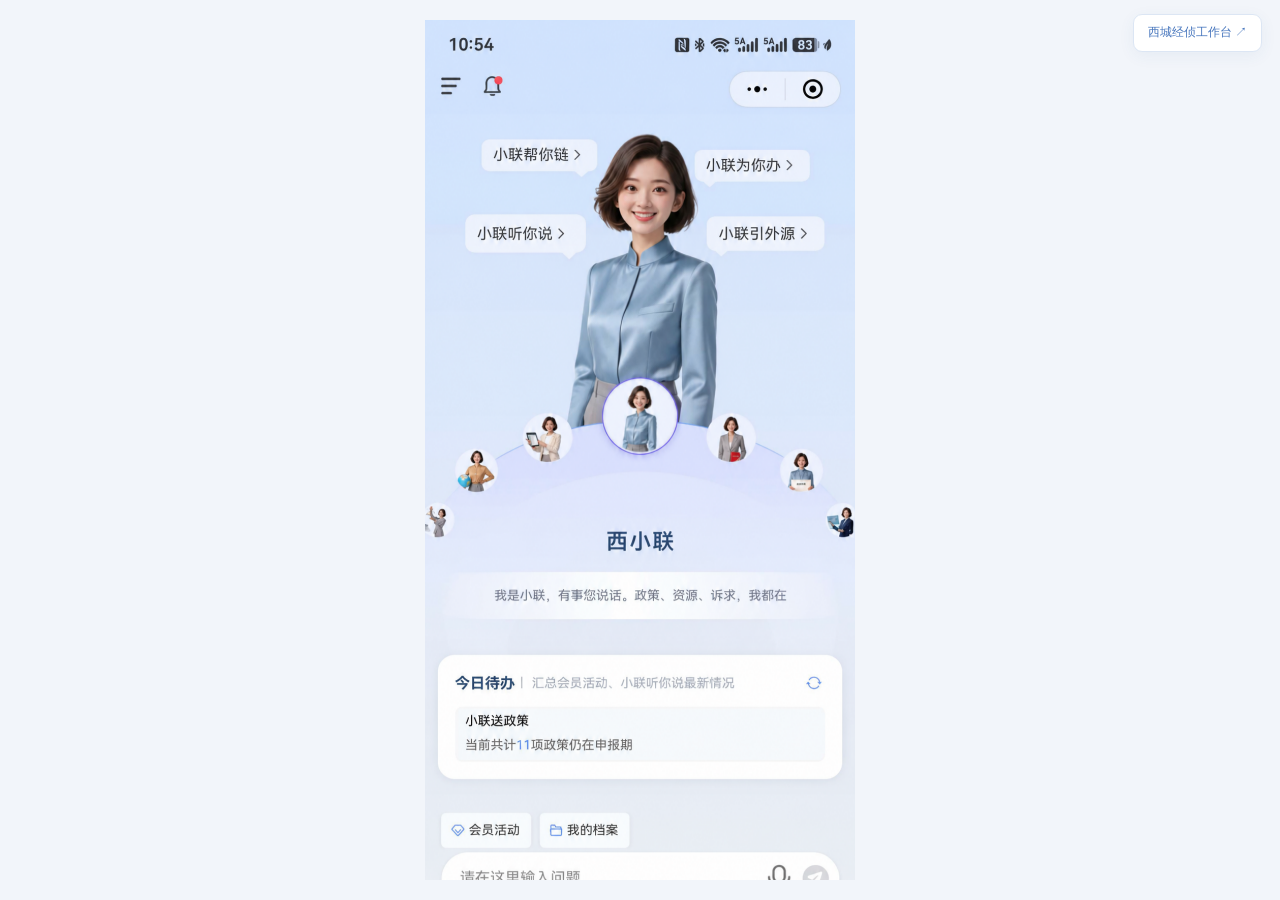
==== index.html @ b833b952 "Add police workspace and monthly topic collection prototype" ====
<!doctype html>
<html lang="zh-CN">
<head>
<meta charset="UTF-8"><meta name="viewport" content="width=device-width,initial-scale=1,viewport-fit=cover">
<title>西小联 · 企业服务</title>
<style>
:root{--blue:#3c69c5;--deep:#284d92;--ink:#273854;--muted:#7e8ca4;--line:#e6edf7;--pale:#eef4ff;--white:#fff;--shadow:0 20px 60px #2b467413}*{box-sizing:border-box}body{margin:0;background:#f2f5fa;color:var(--ink);font:14px/1.65 "PingFang SC","Microsoft YaHei",sans-serif}button,input,textarea{font:inherit}button{cursor:pointer;border:0;color:inherit}button:focus-visible,a:focus-visible,input:focus-visible,textarea:focus-visible{outline:3px solid #648de2;outline-offset:3px}button{touch-action:manipulation}button:disabled{cursor:default;opacity:.45}svg{width:22px;height:22px;vertical-align:middle;flex-shrink:0;fill:none;stroke:currentColor;stroke-width:1.7;stroke-linecap:round;stroke-linejoin:round}h1,h2,h3,p{margin:0}button:active{transform:translateY(1px)}.workbench{max-width:1120px;margin:auto;padding:32px 38px 25px}.topline{display:flex;align-items:center;justify-content:space-between;margin-bottom:25px}.brand{font-size:12px;font-weight:600;letter-spacing:2px;color:#72829c;display:flex;align-items:center;gap:9px}.brandmark{width:27px;height:27px;border-radius:9px;background:#dce8ff;display:grid;place-items:center;color:var(--blue)}.brandmark svg{width:18px}.topline h1{font-size:25px;letter-spacing:1px;margin-top:6px;font-weight:650}.top-tools{display:flex;gap:8px;align-items:center}.tool{background:#fff;border:1px solid #dfe6f1;padding:8px 14px;border-radius:9px;font-size:12px}.tool.active{background:#e3ecfc;color:var(--blue);border-color:#cdddf8}.demo-label{font-size:11px;color:#8693a8;text-align:right;margin-top:8px}.devices{display:grid;grid-template-columns:390px 58px 390px;justify-content:center;align-items:start}.device-label{display:flex;justify-content:space-between;align-items:center;margin:0 5px 10px;font-size:12px;color:#71809a}.step{display:flex;gap:8px;align-items:center}.step b{font-size:10px;width:19px;height:19px;display:grid;place-items:center;border-radius:50%;background:#dfe8f7;color:#5274ac}.device-label span:last-child{font-size:10px}.phone{height:810px;width:390px;background:linear-gradient(170deg,#d0e2ff 0%,#eaf0f8 68%,#f0f4f9 100%);border:5px solid #fff;border-radius:33px;box-shadow:var(--shadow),0 0 0 1px #dfe6ef;display:flex;flex-direction:column;overflow:hidden;position:relative}.nav{height:55px;flex-shrink:0;display:flex;align-items:center;justify-content:center;position:relative;background:#d3e4ff99;padding-top:3px;color:#162338}.nav-title{font-size:16px;font-weight:500}.back{position:absolute;left:10px;padding:8px;background:none;display:grid;place-items:center}.back svg{width:20px}.capsule{position:absolute;right:10px;width:87px;height:29px;border:1px solid #d3deee;border-radius:20px;background:#ffffff90;display:flex;align-items:center;justify-content:space-evenly}.capsule i{height:17px;width:1px;background:#cfdaec}.capsule .dots{font-size:19px;font-weight:bold;letter-spacing:1px;line-height:1}.capsule .round{width:13px;height:13px;border:2px solid #1a283a;border-radius:50%;position:relative}.capsule .round:after{content:"";position:absolute;inset:3px;border-radius:50%;background:#1a283a}.scroll{flex:1;overflow:auto;scrollbar-width:none;padding:0 15px 18px;overscroll-behavior:contain}.scroll::-webkit-scrollbar{display:none}.connector{padding-top:371px;text-align:center;color:#91a7c8}.connector svg{width:32px;height:32px}.connector small{font-size:10px;display:block;margin-top:5px}.avatar-stage{height:121px;position:relative;display:flex;align-items:center;justify-content:center;z-index:2}.avatar{width:101px;height:101px;border-radius:50%;background:#ccdcff;border:2px solid #fff;position:relative;overflow:hidden;box-shadow:0 0 0 11px #ffffff2e,0 0 0 22px #ffffff16}.avatar img{position:absolute;width:125px;max-width:none;top:7px;left:-10px}.intro{background:#f7faffbd;border:1px solid #fff;border-radius:24px;padding:26px 14px 14px;margin-top:-10px;position:relative}.intro h2{text-align:center;color:var(--blue);font-size:27px;font-weight:750;line-height:1.3}.intro .tagline{font-size:13px;text-align:center;background:white;border-radius:6px;width:fit-content;margin:12px auto 13px;padding:2px 14px;color:#59677d}.intro p{font-size:14px;line-height:1.65;color:#4b586e}.intro .capabilities{border-top:1px dashed #d0dbef;margin-top:12px;padding-top:9px;color:#8b97ac;font-size:12px;line-height:1.95}.capabilities div{display:flex;align-items:center;gap:6px}.capabilities svg{width:12px;height:12px}.station-entry{margin:13px 0 12px;width:100%;display:flex;align-items:center;gap:12px;text-align:left;background:linear-gradient(113deg,#fff 0%,#f4f8ff 66%,#e6efff 100%);border:1px solid #ffffff;border-radius:16px;padding:14px 13px;box-shadow:0 5px 16px #5475a912;position:relative;overflow:hidden}.entry-icon{height:49px;width:49px;border-radius:15px;background:linear-gradient(145deg,#e3edff,#c8dcff);display:grid;place-items:center;color:#3a68c2;flex-shrink:0}.entry-icon svg{width:29px;height:29px}.entry-text{flex:1}.entry-title{display:flex;align-items:center;gap:8px;font-size:18px;font-weight:700;color:#315793;line-height:1.4}.entry-title span{font-size:9px;border-radius:4px;padding:0px 5px;background:#e8f0ff;color:#6086c8;font-weight:400}.entry-text p{font-size:11px;color:#7789a8;margin-top:4px;white-space:nowrap}.entry-arrow{width:24px;height:24px;border-radius:50%;background:#fff;display:grid;place-items:center;color:#6e91ce}.entry-arrow svg{width:15px}.question-list{display:grid;gap:8px}.question-row{background:#ffffffdf;border-radius:8px;width:100%;padding:10px 12px;display:flex;gap:7px;text-align:left;align-items:center;justify-content:space-between;font-size:12px;color:#465367;min-height:43px}.question-row svg{width:14px;height:14px;color:#7d8ba1}.legal-input-wrap{padding:11px 14px 7px;flex-shrink:0;background:linear-gradient(transparent,#edf1f7 25%)}.legal-input{background:white;border-radius:25px;display:flex;padding:10px 12px;align-items:center;box-shadow:0 4px 8px #243a5c09;gap:8px}.legal-input input{border:0;outline:0;min-width:0;background:none;width:100%;font-size:13px}.legal-input input::placeholder{color:#9a9ea8}.icon-btn{display:grid;place-items:center;background:none;padding:0;color:#8f96a4}.send-dot{display:grid;place-items:center;background:#dde7f8;border-radius:50%;color:#6c91d1;height:29px;width:29px;flex-shrink:0}.send-dot svg{width:16px}.ai-foot{text-align:center;font-size:10px;color:#909bb0;margin-top:4px}.service-scroll{padding-top:10px;background:linear-gradient(#d4e4ff00,#f2f5fa 50%)}.service-hero{padding:12px 7px 21px;position:relative;min-height:149px;display:flex;align-items:center;justify-content:space-between}.eyebrow{display:flex;gap:5px;align-items:center;color:#6b86b4;font-size:10px;letter-spacing:1px}.eyebrow svg{width:13px;height:13px}.hero-copy h2{font-size:28px;line-height:1.4;font-weight:750;letter-spacing:1px;color:#315b9c;margin:7px 0 6px}.hero-copy p{font-size:12px;color:#6a83a9}.hero-art{height:116px;width:110px;position:relative;flex-shrink:0;display:grid;place-items:center}.hero-art:before{content:"";position:absolute;inset:3px;border:1px solid #ffffff8c;border-radius:50%}.hero-art:after{content:"";position:absolute;inset:16px;border:1px solid #ffffffa0;border-radius:50%}.shield-orb{width:81px;height:92px;border-radius:23px;background:linear-gradient(145deg,#f6fbff,#d8e7ff);transform:rotate(9deg);box-shadow:7px 11px 17px #8eadd441,inset 1px 1px 0 #fff;display:grid;place-items:center;color:#6994d8}.shield-orb svg{width:56px;height:62px;stroke-width:1.15;transform:rotate(-9deg)}.spark{position:absolute;font-size:14px;color:#7f9fcb;right:1px;top:11px}.hero-art .spark:last-child{left:1px;top:84px;font-size:9px}.service-notice{display:flex;align-items:center;gap:7px;color:#8291a7;font-size:10px;margin:-2px 2px 12px}.service-notice svg{width:12px;height:12px}.quick-grid{display:grid;grid-template-columns:1fr 1fr;gap:10px}.quick-card{background:#ffffffed;border:1px solid white;border-radius:15px;display:flex;align-items:center;gap:10px;text-align:left;padding:14px 10px;min-height:80px;box-shadow:0 3px 14px #2d568506}.quick-icon{height:37px;width:37px;border-radius:12px;display:grid;place-items:center;background:#eaf1ff;color:#648bcb;flex-shrink:0}.quick-icon svg{height:23px;width:23px}.quick-card:nth-child(2) .quick-icon{background:#ecf0fc;color:#8c93cd}.quick-card:nth-child(3) .quick-icon{background:#e9f5f8;color:#72a6bc}.quick-card:nth-child(4) .quick-icon{background:#fdf1e7;color:#c7a077}.quick-card strong{font-size:13px;font-weight:600;display:block}.quick-card small{font-size:10px;color:#99a4b5;white-space:nowrap}.ask-card{margin-top:13px;border-radius:17px;background:linear-gradient(105deg,#fefeff,#eef1ff);border:1px solid #fff;padding:14px;box-shadow:0 4px 15px #6481b608}.ask-head{display:flex;align-items:center;gap:9px}.ask-face{width:37px;height:37px;border-radius:12px;overflow:hidden;background:#dee8fc;position:relative}.ask-face img{position:absolute;width:46px;left:-4px;top:0}.ask-title{flex:1}.ask-title strong{font-size:14px;font-weight:650}.ask-title small{display:block;font-size:10px;color:#8c99ae;margin-top:1px}.mini-button{background:#5f82cb;color:#fff;border-radius:15px;padding:4px 10px;font-size:10px}.suggestions{display:flex;gap:6px;margin-top:12px;flex-wrap:wrap}.suggestions button{border:1px solid #e2e9f7;border-radius:7px;padding:4px 8px;background:#ffffffb5;color:#7a8cac;font-size:10px}.section-heading{display:flex;align-items:center;justify-content:space-between;margin:18px 2px 9px}.section-heading h3{font-size:15px;font-weight:650}.text-btn{background:none;color:#8194b3;font-size:10px;display:flex;align-items:center;gap:2px;padding:0}.text-btn svg{width:12px}.article-teaser{display:flex;align-items:center;text-align:left;background:#fff;border-radius:14px;padding:12px;gap:12px;width:100%;margin-bottom:9px}.teaser-art{height:58px;width:64px;border-radius:10px;background:linear-gradient(140deg,#edf3ff,#d8e6fc);display:grid;place-items:center;color:#799aca;flex-shrink:0}.teaser-art svg{width:31px;height:31px;stroke-width:1.3}.teaser-art.lilac{background:linear-gradient(145deg,#f0f0fe,#e2e4f8);color:#8f91bc}.teaser-body{flex:1}.teaser-body strong{display:block;font-size:12px;line-height:1.6;font-weight:600}.teaser-body small{display:block;font-size:9px;color:#9ca9ba;margin-top:5px}.tiny-tag{font-size:9px;border-radius:4px;background:#f0f5fe;color:#7997c7;padding:2px 5px;margin-right:6px}.offline-strip{width:100%;display:flex;align-items:center;gap:9px;background:#eef3fa;border:1px solid #e3eaf4;border-radius:12px;padding:10px;margin-top:13px;text-align:left;color:#6c809f}.offline-strip>svg{width:22px}.offline-strip div{flex:1}.offline-strip strong{font-size:11px;display:block;font-weight:600}.offline-strip small{font-size:9px;color:#95a2b5}.offline-strip>svg:last-child{width:14px}.bottom-nav{display:flex;background:#fffefedb;border-top:1px solid #e8edf4;flex-shrink:0;height:61px;padding-top:7px;padding-bottom:5px}.bottom-nav button{flex:1;background:none;color:#a0adc0;display:flex;flex-direction:column;align-items:center;gap:1px;font-size:9px}.bottom-nav svg{width:20px;height:20px}.bottom-nav button.selected{color:#4d78c6}.bottom-nav button.selected svg{fill:#eaf0fc}.prototype-note{text-align:center;font-size:10px;color:#98a4b6;margin:19px 0 0}.single .devices{display:flex}.single .legal-col,.single .connector{display:none}.single .service-col{display:block}.pulse{animation:pulse .65s ease}@keyframes pulse{50%{box-shadow:var(--shadow),0 0 0 4px #a5bfe9}}.page-intro{padding:10px 2px 15px}.page-intro h2{font-size:22px;color:#315b9c}.page-intro p{font-size:11px;color:#899bb7;margin-top:5px}.search{display:flex;align-items:center;background:#ffffffec;border:1px solid #fff;border-radius:11px;padding:9px 11px;gap:7px;margin-bottom:12px}.search svg{width:16px;color:#9badc5}.search input{border:none;background:none;outline:none;min-width:0;flex:1;font-size:12px}.search input::placeholder{color:#a0aec2}.tabs{display:flex;gap:6px;margin:5px 0 15px}.tabs button{padding:6px 12px;border-radius:8px;background:#ffffff88;font-size:11px;color:#8293af}.tabs .active{background:#527dcc;color:white}.result-count{font-size:10px;color:#91a1b8;margin:5px 2px 12px}.library-card{padding:15px;background:#fff;border-radius:15px;width:100%;margin-bottom:11px;text-align:left}.library-card h3{font-size:15px;font-weight:600;margin:8px 0}.library-card p{font-size:11px;color:#8392a8}.library-card .meta{display:flex;justify-content:space-between;font-size:9px;color:#a2aec0;margin-top:12px}.content-sheet{background:#fff;border-radius:19px;padding:20px 17px;margin:5px 0 14px}.content-sheet h2{font-size:22px;line-height:1.55;font-weight:650;margin:10px 0}.content-sheet .source{font-size:10px;color:#98a5b8;border-bottom:1px solid #edf1f7;padding-bottom:14px;margin-bottom:16px}.content-sheet h3{font-size:14px;margin:17px 0 8px;color:#476790}.content-sheet p,.content-sheet li{font-size:12px;line-height:1.95;color:#687991}.content-sheet ul{padding-left:19px}.article-foot{font-size:10px!important;color:#9aa7ba!important;border-top:1px solid #edf1f7;padding-top:13px;margin-top:15px}.primary{padding:11px 15px;background:#527dcc;color:white;border-radius:11px;font-size:12px;text-align:center;width:100%;font-weight:500}.secondary{padding:10px 15px;border:1px solid #dbe5f5;background:white;color:#6586ba;border-radius:11px;font-size:12px;width:100%;margin-top:9px}.chat-area{display:flex;flex-direction:column;gap:15px;padding:10px 0 8px}.chat-intro{text-align:center;padding:16px 5px 10px}.chat-intro .ask-face{width:59px;height:59px;border-radius:50%;margin:0 auto 10px;border:2px solid white}.chat-intro .ask-face img{width:76px;left:-7px;top:2px}.chat-intro h2{font-size:20px;color:#365d98}.chat-intro p{font-size:11px;color:#8498b5;margin-top:7px}.chat-hint{font-size:9px;color:#96a5ba;text-align:center;margin-bottom:7px}.bubble{padding:13px 14px;font-size:12px;line-height:1.9;border-radius:15px;max-width:94%;background:#fff;box-shadow:0 2px 8px #2d4c7f05}.bubble.user{align-self:flex-end;background:#d4e4ff;color:#3d6093;border-top-right-radius:4px}.bubble.assistant{border-top-left-radius:4px;align-self:flex-start}.bubble label{display:block;font-size:9px;color:#9baac0;margin-bottom:4px}.bubble p{white-space:pre-line}.chat-source{background:#eef4fd;color:#6e8ebc;font-size:10px;border-radius:6px;padding:5px 8px;margin-top:9px;display:block}.chat-choices{display:grid;gap:7px}.chat-choices button{text-align:left;background:#ffffffbf;border:1px solid #fff;border-radius:9px;padding:9px 12px;font-size:11px;color:#7188af}.chat-compose{padding:9px 12px 6px;background:#f5f7fb;border-top:1px solid #e6ecf5;flex-shrink:0}.chat-compose form{display:flex;gap:8px;align-items:center;background:white;border:1px solid #e4ebf6;border-radius:24px;padding:8px 10px}.chat-compose input{border:0;outline:0;background:none;font-size:12px;width:100%;min-width:0}.chat-compose input::placeholder{color:#acb7c7}.chat-compose .send-dot{border:0;background:#5e83c9;color:white}.form-block{background:#fff;padding:16px;border-radius:16px;margin-bottom:11px}.field-label{display:flex;justify-content:space-between;align-items:center;font-size:12px;font-weight:600;margin-bottom:9px}.field-label small{font-weight:400;font-size:9px;color:#98a5b8}.type-chips{display:flex;gap:7px}.type-chips button{background:#f4f6fa;border:1px solid #edf1f7;border-radius:8px;padding:6px 10px;font-size:11px;color:#8b98ad}.type-chips .active{background:#eaf1ff;border-color:#cfdef8;color:#4b75bc}.form-field{display:block;width:100%;border:1px solid #e3eaf4;background:#f9fbfd;border-radius:9px;padding:10px;font-size:12px;color:#455d7e;outline:0}.form-field::placeholder{color:#adb8c8}.form-field+small{display:block;text-align:right;color:#a1aec0;font-size:9px;margin-top:4px}.form-field:is(textarea){resize:vertical;min-height:110px;line-height:1.75}.checkrow{display:flex;align-items:flex-start;gap:7px;font-size:10px;line-height:1.8;color:#8798b1;margin:14px 2px}.checkrow input{accent-color:#527dcc;margin-top:3px;flex-shrink:0}.form-error{font-size:11px;color:#b67663;margin-bottom:8px;line-height:1.7}.status-card{background:#fff;border-radius:15px;padding:15px;margin-bottom:11px}.status-card header{display:flex;align-items:center;justify-content:space-between;font-size:10px;color:#9aa8bc}.status{font-size:9px;color:#6d91c9;background:#edf4ff;padding:2px 6px;border-radius:5px}.status-card h3{font-size:14px;margin:8px 0}.status-card p{font-size:11px;line-height:1.8;color:#8190a6;white-space:pre-line;overflow-wrap:anywhere}.status-card footer{font-size:9px;color:#a6b0c1;margin-top:12px}.empty{text-align:center;padding:60px 12px}.empty>svg{width:47px;height:47px;color:#a7bedf;margin-bottom:14px;stroke-width:1.2}.empty h3{font-size:16px;color:#6e89b1}.empty p{font-size:11px;color:#94a4bb;margin:10px 0 21px}.guide-icon{width:58px;height:58px;background:#ebf2fe;border-radius:17px;margin:8px auto 13px;display:grid;place-items:center;color:#7b9fd6}.guide-icon svg{width:31px;height:31px}.guide-title{text-align:center;font-size:21px;color:#3b639e}.guide-sub{text-align:center;font-size:11px;color:#94a4ba;margin-top:5px}.guide-box{background:white;border-radius:17px;padding:17px;margin-top:18px}.guide-box h3{font-size:14px;margin-bottom:10px}.guide-box p{font-size:12px;color:#75859c;line-height:1.95}.contact-row{padding:13px 0;margin-top:11px;border-top:1px solid #edf1f7;display:flex;align-items:center;justify-content:space-between}.contact-row strong{font-size:22px;letter-spacing:1px;color:#4a71ac}.contact-row small{display:block;font-size:10px;color:#9aabc1}.copy-btn{font-size:10px;background:#eef4fe;padding:5px 9px;border-radius:6px;color:#7896c3}.soft-note{font-size:10px;line-height:1.9;color:#8c9db4;margin:14px 5px}.success-icon{width:66px;height:66px;background:#e8f2fa;border-radius:50%;display:grid;place-items:center;color:#72a4be;margin:36px auto 15px}.success-icon svg{width:35px;height:35px}.success-page{text-align:center}.success-page h2{font-size:22px;color:#4f749d}.success-page p{font-size:12px;color:#879ab4;line-height:1.95;margin:13px 9px 24px}.success-page .secondary{margin-top:10px}.toast{position:fixed;z-index:50;bottom:38px;left:50%;transform:translateX(-50%);max-width:88vw;background:#344965f2;color:white;border-radius:12px;padding:10px 17px;font-size:12px;box-shadow:0 5px 25px #18345822;pointer-events:none;opacity:0;transition:opacity .2s}.toast.show{opacity:1}dialog{border:0;border-radius:21px;padding:23px;color:#425875;max-width:calc(100vw - 35px);width:350px;box-shadow:0 20px 70px #152e6240}dialog::backdrop{background:#26374d66;backdrop-filter:blur(5px)}dialog h2{font-size:19px;margin-bottom:10px}dialog p{font-size:12px;line-height:1.9;color:#8797ae;margin-bottom:17px}.reference-dialog{width:440px;padding:15px;max-height:90vh}.reference-dialog img{width:100%;border-radius:12px;display:block}.reference-dialog .close{position:sticky;top:0;margin-left:auto;display:block;width:30px;height:30px;border-radius:50%;background:#e8effb;margin-bottom:9px;font-size:20px}.demo-banner{font-size:9px;color:#8fa0b8;text-align:center;padding:4px 0 0}.mobile-switch{display:none}.legal-col .phone .intro{margin-top:-7px}.page{animation:fade .2s ease}@keyframes fade{from{opacity:.3;transform:translateY(4px)}to{opacity:1;transform:translateY(0)}}@media(prefers-reduced-motion:reduce){*{animation:none!important;transition:none!important}}@media(max-width:970px) and (min-width:701px){.workbench{padding:24px 15px}.devices{grid-template-columns:350px 30px 350px}.phone{width:350px}.topline h1{font-size:22px}.entry-text p{font-size:10px}.quick-card{padding:12px 8px;gap:7px}.quick-card small{font-size:9px}.quick-icon{width:33px;height:33px}.hero-copy h2{font-size:25px}.hero-art{width:98px}.top-tools .tool{padding:7px 9px}}@media(max-width:700px){body{background:#e3edfa}.workbench{padding:0;max-width:none}.topline,.device-label,.connector,.prototype-note{display:none}.devices{display:block}.phone{width:100%;height:100dvh;border:0;border-radius:0;box-shadow:none}.legal-col{display:block}.service-col{display:none}.mobile-service .legal-col{display:none}.mobile-service .service-col{display:block}.single .legal-col{display:none}.single .service-col{display:block}.scroll{padding-left:15px;padding-right:15px}.bottom-nav{height:calc(61px + env(safe-area-inset-bottom));padding-bottom:calc(5px + env(safe-area-inset-bottom))}.legal-input-wrap,.chat-compose{padding-bottom:calc(7px + env(safe-area-inset-bottom))}.nav{height:59px}.avatar-stage{height:135px}.avatar{width:108px;height:108px}.avatar img{width:135px;top:7px;left:-11px}.intro{padding:27px 14px 15px}.intro h2{font-size:28px}.intro p{font-size:15px}.intro .capabilities{font-size:13px}.station-entry{padding:16px 13px;margin-top:14px}.question-row{font-size:13px;padding:13px 12px}.hero-copy h2{font-size:29px}.service-hero{padding-top:16px;min-height:162px}.quick-card{min-height:87px}.quick-card strong{font-size:14px}.quick-card small{font-size:11px}.service-notice{font-size:10px}.ask-card{margin-top:14px;padding:16px}.article-teaser{padding:13px}.teaser-body strong{font-size:13px}.teaser-body small{font-size:10px}.service-scroll{padding-bottom:22px}.mobile-switch{display:block;position:absolute;left:15px;bottom:80px}.toast{bottom:95px}.legal-input{padding:12px}.legal-input input{font-size:14px}.chat-compose input{font-size:14px}.page-intro{padding-top:15px}.content-sheet p,.content-sheet li{font-size:14px}.form-field{font-size:14px}.form-block{padding:18px}.guide-box p{font-size:14px}}
/* 首页按用户提供的第二版参考图调整 */
.legal-col .phone{background:radial-gradient(ellipse at 82% 29%,#e4edff80 0%,transparent 55%),linear-gradient(170deg,#cfe2ff 0%,#e3edfa 70%,#eef1f5 100%)}
.legal-col .nav{border-bottom:1px solid #ffffff35;background:transparent}
.legal-col .avatar-stage{height:132px;padding-top:8px}
.legal-col .avatar{width:100px;height:100px;box-shadow:0 0 0 11px #ffffff29,0 0 0 23px #ffffff16}
.legal-col .avatar img{width:125px;left:-10px;top:7px}
.legal-col .phone .intro{margin-top:-23px;padding:29px 12px 13px;border:0;border-radius:0;background:none;isolation:isolate}
.intro-surface{position:absolute;inset:0;width:100%;height:100%;z-index:-1;stroke:none;overflow:visible}
.legal-col .intro h2{font-size:25px;font-weight:750;letter-spacing:.5px;color:#3a68bc;text-shadow:0 1px 0 #fff}
.legal-col .intro .tagline{margin:12px auto 13px;font-size:13px;color:#4f596b;padding:3px 15px}
.legal-col .intro p{font-size:14px;line-height:1.5;color:#414c60}
.legal-col .intro .capabilities{font-size:12.5px;line-height:2.05;color:#a1abba;padding-top:8px;margin-top:12px}
.legal-col .station-entry{display:grid;grid-template-columns:40px minmax(0,1fr) 12px;gap:10px;padding:10px 11px;margin:7px 0 7px;background:#ffffffdd;border:0;border-radius:7px;box-shadow:none}
.legal-col .entry-icon{width:40px;height:40px;border-radius:11px;background:linear-gradient(145deg,#e3edff,#cbdcff)}
.legal-col .entry-icon svg{width:26px;height:26px}
.legal-col .entry-title{font-size:15px;gap:7px;color:#262c35;font-weight:700;line-height:1.55;white-space:nowrap}
.legal-col .entry-title span{background:#f9fbff;border:1px solid #b4d0ff;border-radius:4px;color:#3b83f3;font-weight:600;font-size:10px;padding:0 5px}
.legal-col .entry-text p{margin-top:3px;font-size:10.5px;line-height:1.6;color:#3281f6;white-space:normal}
.legal-col .entry-arrow{width:12px;height:20px;background:none;color:#515861}
.legal-col .entry-arrow svg{width:13px;height:16px}
.legal-col .question-list{gap:7px}.legal-col .question-row{color:#292f37;background:#ffffffdf;border-radius:7px;min-height:42px;padding:10px 12px;font-size:12.5px}
.legal-col .question-row svg{color:#656d76}
.legal-col .legal-input-wrap{padding-top:5px;background:linear-gradient(#eaf0f600,#edf1f5 26%)}
.legal-col .legal-input{padding:10px 12px;border-radius:28px;gap:10px}
.legal-col .legal-input input{font-size:14px}.legal-col .legal-input .send-dot{width:27px;height:27px;background:#d9dde2;color:white}
.legal-col .legal-input .send-dot svg{fill:white;width:17px;height:17px;stroke-width:1}
.mic-button{display:grid;place-items:center;padding:0;background:none;color:#81878e;flex-shrink:0}
.mic-button svg{width:25px;height:27px;stroke-width:1.8}
.legal-col .ai-foot{font-size:11px;color:#a0a4aa}
@media(max-width:700px){.legal-col .nav{height:57px}.legal-col .scroll{padding-left:12px;padding-right:12px}.legal-col .intro h2{font-size:25px}.legal-col .intro p{font-size:14px}.legal-col .intro .capabilities{font-size:13px}.legal-col .station-entry{grid-template-columns:40px minmax(0,1fr) 12px;padding:10px 11px}.legal-col .entry-title{font-size:15px}.legal-col .entry-text p{font-size:11px}.legal-col .question-row{font-size:13px;padding:12px;min-height:43px}.legal-col .legal-input-wrap{padding-left:12px;padding-right:12px}.legal-col .legal-input{padding:12px 13px}.legal-col .legal-input input{font-size:15px}}
@media(max-width:360px){.legal-col .entry-title{font-size:14px;gap:5px}.legal-col .entry-title span{font-size:9px;padding:0 4px}.legal-col .entry-text p{font-size:9.5px}.legal-col .station-entry{grid-template-columns:35px minmax(0,1fr) 10px;gap:8px;padding:10px}.legal-col .entry-icon{width:35px;height:37px}.legal-col .intro p{font-size:13px}.legal-col .intro .capabilities{font-size:11.5px}}

/* 2026年9月23日 三入口设计 */
.legal-col .station-entry{display:none}
.legal-col .intro{margin-bottom:9px}
.legal-col .intro .capabilities{padding-right:44px;line-height:1.95;min-height:100px}
.legal-col .intro .capabilities div{align-items:flex-start;margin:3px 0}
.legal-col .intro .capabilities svg{margin-top:7px}
.station-float{position:absolute;right:-3px;bottom:12px;width:39px;min-height:120px;padding:12px 7px;background:linear-gradient(165deg,#4ca5f3,#3478fa);box-shadow:0 5px 16px #387ee74a,inset 1px 1px 0 #83c6ff;color:white;border:1px solid #61adfa;border-radius:26px;display:flex;align-items:center;gap:7px;flex-direction:column;z-index:3}
.station-float svg{width:21px;height:23px;stroke-width:2.3}.station-float span{writing-mode:vertical-rl;text-orientation:upright;letter-spacing:1px;font-size:13px;font-weight:600;line-height:1.2}
#servicePhone{background:linear-gradient(160deg,#d0e3fe 0%,#e5eefb 54%,#edf1f5 100%)}
#servicePhone .nav{background:transparent;border-bottom:1px solid #ffffff42}
.service-scroll{background:none;padding:12px 14px 18px}
.station-cover{margin:0 0 12px}.co-brand{background:linear-gradient(112deg,#56a8e8,#527fff);border-radius:12px 12px 0 0;padding:14px 15px 24px;color:white;min-height:65px;font-size:14px;font-weight:700;line-height:1.7;letter-spacing:-.3px}
.station-menu{position:relative;margin-top:-12px;background:#ffffffed;border-radius:12px;padding:16px 16px 12px}
.scope-copy{color:#7b8190;font-size:13px;line-height:1.75;margin:0 2px 16px}.scope-copy strong{display:block;color:#3d414e;font-weight:700;margin-top:2px;font-size:13px}
.station-rows{display:grid;gap:10px}.station-row{display:flex;align-items:center;justify-content:space-between;text-align:left;width:100%;background:linear-gradient(110deg,#f6f7fa,#f5f6f9);border-radius:7px;padding:11px 13px;min-height:65px;color:#252a32}.station-row strong{display:block;font-size:16px;line-height:1.65;font-weight:500}.station-row small{font-size:12px;line-height:1.7;color:#8b909e}.station-row svg{width:18px;height:21px;color:#50555e}
.station-demo-note{font-size:9px;text-align:right;color:#91a1b9;margin:7px 3px 0}
.station-composer{padding:10px 14px 8px;background:linear-gradient(#edf1f500,#edf1f59e 38%)}
.station-composer form{display:flex;gap:10px;align-items:center;border-radius:30px;padding:13px 15px;background:white;box-shadow:0 4px 9px #2a477015}
.station-composer input{border:0;outline:0;min-width:0;flex:1;width:100%;font-size:15px;color:#485b76;background:none}.station-composer input::placeholder{color:#a1a4ac}
.station-composer .send-plain{padding:0 0 0 10px;border-left:1px solid #d5dbe4;background:none;color:#737780;display:grid;place-items:center}.station-composer .send-plain svg{width:25px;height:25px;fill:currentColor;stroke-width:1}
.station-composer .ai-foot{font-size:9px;color:#929cab;margin-top:8px;white-space:normal}
.page-topline{display:flex;justify-content:space-between;align-items:center;gap:9px}.page-topline .text-btn{font-size:11px;white-space:nowrap}.faq-sub{font-size:11px;color:#889bb7;margin-top:4px}.faq-list{display:grid;gap:8px}.faq-row{background:white;border-radius:11px;padding:13px;text-align:left;display:flex;align-items:center;justify-content:space-between;gap:10px;width:100%;font-size:13px;line-height:1.7}.faq-row small{display:block;color:#96a6bd;font-size:10px;margin-top:3px}.faq-row svg{width:15px;color:#98a9c2}.faq-tags{flex-wrap:wrap;gap:5px}.faq-tags button{font-size:10px;padding:5px 9px}
.faq-links{display:flex;gap:8px;margin-top:13px}.faq-links .secondary{margin:0;flex:1;padding:9px 4px;font-size:11px}
.form-service-note{text-align:center;font-size:10px;color:#95a4b8;margin-top:10px}.guide-route{display:flex;justify-content:space-between;align-items:center;text-align:left;width:100%;background:none;padding:13px 0;border-top:1px solid #edf1f7}.guide-route strong{display:block;font-size:12px;color:#5d759a}.guide-route small{display:block;font-size:10px;color:#97a6ba}.guide-route svg{width:15px;color:#8398b5}
.inline-nav{display:flex;justify-content:space-between;align-items:center;margin:5px 2px 12px;font-size:11px;color:#8298ba}.inline-nav button{padding:4px 0;background:none;color:inherit}
.legal-conversation{padding:13px 0 10px}.legal-conversation .chat-intro{padding-top:17px}.legal-col .capsule,.service-col .capsule{width:99px}.capsule .dash{width:13px;height:3px;border-radius:3px;background:#1a283a}
@media(max-width:700px){.service-scroll{padding:12px 14px 18px}.co-brand{font-size:14px;min-height:65px;padding:14px 15px 24px}.scope-copy{font-size:13px}.scope-copy strong{font-size:13px}.station-row{min-height:66px;padding:11px 13px}.station-row strong{font-size:16px}.station-row small{font-size:12px}.station-composer{padding:10px 14px calc(10px + env(safe-area-inset-bottom))}.station-composer form{padding:14px 16px}.station-composer input{font-size:15px}.station-composer .ai-foot{font-size:9px}.legal-col .intro .capabilities{font-size:12px}.legal-col .question-list{margin-top:8px}}
@media(max-width:360px){.co-brand{font-size:11.7px;padding-left:12px;padding-right:12px;min-height:61px}.station-menu{padding:15px 13px 12px}.scope-copy{font-size:12px}.scope-copy strong{font-size:12px}.station-row strong{font-size:15px}.station-row small{font-size:11px}.legal-col .intro .capabilities{font-size:11px;line-height:1.85}.station-composer .ai-foot{font-size:8px}}


/* Show one application page at a time on every screen size. */
.workbench{max-width:470px;padding:20px 20px 0;margin:0 auto}
.devices{display:block}
.device-label,.prototype-note{display:none}
.legal-col{display:block}
.service-col{display:none}
.mobile-service .legal-col{display:none}
.mobile-service .service-col{display:block}
.phone{width:100%;height:calc(100dvh - 40px);max-height:900px;min-height:480px}
@media(max-width:700px){.workbench{max-width:470px;padding:0}.phone{height:100dvh;max-height:none;min-height:0}}


/* Latest station and frequently asked questions designs. */
.service-col .phone{background:radial-gradient(ellipse at 5% 15%,#fff9,transparent 55%),linear-gradient(155deg,#cfe7ff,#e4f1ff 60%,#f5fafc)}
.service-scroll{background:transparent}
.civic-hero{position:relative;min-height:174px;margin:-10px -14px 0;padding:30px 17px 36px;overflow:hidden;background:linear-gradient(135deg,#e7f5ff66,#add9ff88)}
.civic-copy{position:relative;z-index:2}.civic-copy h2{font-size:21px;line-height:1.45;color:#082961;letter-spacing:-.7px;font-weight:800}.civic-copy p{font-size:11px;color:#6c8baa;letter-spacing:3px}.hero-rule{display:block;width:22px;height:2px;background:#2f70bc;margin:13px 0 9px}
.city-art{position:absolute;right:0;bottom:9px;width:44%;height:160px;opacity:.6;display:flex;align-items:end;gap:4px;transform:skewY(-13deg)}.city-art i{display:block;width:30%;height:80%;background:repeating-linear-gradient(0deg,transparent 0 13px,#d1eeff 14px 15px),repeating-linear-gradient(90deg,#93c8f0 0 10px,#d5eaff 11px 12px);border:1px solid #c9e8ff}.city-art i:nth-child(2){height:100%}.city-art i:nth-child(3){height:68%}.city-art i:nth-child(4){height:95%}
.civic-shield{position:absolute;right:23px;bottom:15px;width:70px;height:89px;z-index:3;filter:drop-shadow(0 5px 8px #458adc55);color:#fff;background:linear-gradient(140deg,#b4e6ff,#1965d4 75%);clip-path:polygon(50% 0,100% 20%,91% 70%,50% 100%,9% 70%,0 20%);display:grid;place-items:center;border:4px solid white}.civic-shield svg{width:45px;height:58px;stroke-width:1.3}.hero-wave{position:absolute;bottom:-36px;left:-15%;width:130%;height:65px;border-radius:50%;background:#b5daff;border-top:3px solid white;transform:rotate(4deg)}
.service-warning{display:flex;align-items:center;gap:12px;background:linear-gradient(120deg,#fff,#fff2f2);border:5px solid #fff9;border-radius:17px;padding:13px 10px;position:relative;z-index:4;box-shadow:0 7px 20px #759ccc18;margin:0 0 12px}.warning-shield{display:grid;place-items:center;width:44px;height:53px;flex-shrink:0;font-size:32px;font-weight:800;color:#fff;background:linear-gradient(135deg,#ff8a89,#df1725);clip-path:polygon(50% 0,95% 16%,92% 62%,75% 83%,50% 100%,25% 83%,8% 62%,5% 16%)}.service-warning p{font-size:11px;color:#536680;line-height:1.65}.service-warning strong{display:block;font-size:17px;color:#b50d15;line-height:1.5;margin-top:4px;font-weight:800}
.feature-routes{display:grid;gap:11px}.feature-route{position:relative;isolation:isolate;overflow:hidden;width:100%;display:flex;align-items:center;gap:15px;padding:16px 14px;min-height:94px;text-align:left;border:1px solid #fff;border-radius:17px;background:linear-gradient(145deg,#fff 25%,#f1f9ff);box-shadow:0 6px 20px #7dabd520}.feature-icon{width:59px;height:59px;flex-shrink:0;border-radius:50%;display:grid;place-items:center;background:linear-gradient(130deg,#ecf9ff,#cbe8ff);color:#2478f4;box-shadow:0 5px 10px #4c94cb13}.feature-icon svg{width:31px;height:31px;stroke-width:2.5}.warm .feature-icon{background:linear-gradient(130deg,#fff8ee,#f8e2ce);color:#ce8745}.feature-copy{position:relative;z-index:2;flex:1}.feature-copy strong{display:block;color:#10264f;font-size:20px;font-weight:750}.feature-copy small{display:block;font-size:13px;color:#7d8ba6;margin-top:3px}.feature-arrow{display:grid;place-items:center;width:33px;height:33px;border-radius:50%;background:#e8f3fd;color:#19345d}.feature-arrow svg{width:19px}.feature-watermark{position:absolute;right:54px;bottom:-14px;color:#b6d9ff;opacity:.3;z-index:-1;transform:rotate(-9deg)}.feature-watermark svg{width:93px;height:93px;stroke-width:3}
.service-col:has(.redesigned-home) .station-composer form{padding:11px 15px}.service-col:has(.redesigned-home) .send-plain{border:0;border-radius:50%;width:41px;height:41px;padding:8px;background:linear-gradient(145deg,#57acff,#1766f9);color:white;flex-shrink:0}.service-col:has(.redesigned-home) .station-composer{background:transparent;padding-top:13px;padding-bottom:13px}
.popular-questions{padding:5px 0 2px}.popular-questions h2{font-size:20px;color:#2775c7;margin:0 3px 12px}.popular-questions .faq-list{gap:9px}.popular-questions .faq-row{min-height:73px;padding:12px 13px;border-radius:10px;font-size:14px;font-weight:600;color:#23396d}.popular-questions .faq-row small{font-size:11px;font-weight:400;color:#94a5c5;line-height:1.65}.popular-questions .faq-row svg{color:#88a5e5}.question-demand{display:flex;align-items:center;justify-content:space-between;width:100%;margin-top:15px;padding:11px 15px;border:1px solid #ccdcff;background:#ffffffda;color:#5b80ce;border-radius:9px;font-size:12px}.question-demand svg{width:17px}
@media(max-width:360px){.civic-copy h2{font-size:18px}.civic-shield{right:13px;width:60px;height:77px}.service-warning{gap:8px;padding:10px 8px}.service-warning strong{font-size:14px}.service-warning p{font-size:10px}.feature-route{padding:12px;gap:12px;min-height:83px}.feature-icon{width:49px;height:49px}.feature-copy strong{font-size:18px}.feature-copy small{font-size:12px}.popular-questions .faq-row{font-size:12px;min-height:68px}.popular-questions .faq-row small{font-size:10px}}


/* Match station landing typography to the other application pages. */
.redesigned-home{font-family:inherit}
.civic-copy h2{font-size:18px;font-weight:600;line-height:1.55;letter-spacing:0}
.civic-copy p{font-size:12px;font-weight:400;letter-spacing:1px}
.service-warning p{font-size:12px;font-weight:400;line-height:1.75}
.service-warning strong{font-size:14px;font-weight:600;line-height:1.65}
.feature-copy strong{font-size:16px;font-weight:600;line-height:1.65}
.feature-copy small{font-size:12px;font-weight:400;line-height:1.7}
@media(max-width:360px){.civic-copy h2{font-size:16px}.civic-copy p{font-size:11px}.service-warning p{font-size:12px}.service-warning strong{font-size:14px}.feature-copy strong{font-size:16px}.feature-copy small{font-size:12px}}


.faq-conversation{display:flex;flex-direction:column;gap:16px;padding:20px 0 6px}
.faq-conversation:empty{display:none}
.faq-message{font-size:14px;line-height:1.85;padding:14px 16px;max-width:100%;overflow-wrap:anywhere}
.faq-message p{white-space:pre-wrap;margin:0}
.faq-message.user{align-self:flex-end;background:linear-gradient(115deg,#56a7ee,#4e82fc);color:#fff;max-width:88%;border-radius:13px 0 13px 13px}
.faq-message.assistant{align-self:flex-start;background:#fff;color:#394453;border-radius:0 13px 13px 13px;width:100%}
.faq-message small{display:block;font-size:10px;color:#94a2b8;margin-top:9px}

.followup-options{display:flex;flex-wrap:wrap;gap:7px;border-top:1px solid #edf2fa;margin-top:12px;padding-top:10px}.followup-options>span{width:100%;font-size:11px;color:#8597b0}.followup-options button{background:#edf4ff;color:#4677bd;border:1px solid #dce8fc;border-radius:16px;padding:6px 10px;font-size:12px;text-align:left}

.portal-col{display:none}.portal-mode .legal-col,.portal-mode .service-col{display:none}.portal-mode .portal-col{display:block}
.portal-content{padding:0 18px 20px}.portal-hero{padding:32px 6px 26px}.portal-hero>span{font-size:12px;color:#6e8eba}.portal-hero h1{font-size:36px;color:#2e61b1;letter-spacing:3px}.portal-hero p{color:#768aa7;font-size:13px}.portal-section-title{font-size:16px;font-weight:600;margin-bottom:13px}.portal-section-title small{float:right;font-size:10px;color:#8b9db7;font-weight:400}.portal-station{position:relative;text-align:left;width:100%;padding:25px 22px;border-radius:22px;background:linear-gradient(120deg,#3f98eb,#4f77dc);color:white;box-shadow:0 10px 24px #457ac733}.portal-station>svg{position:absolute;right:20px;top:48px;width:67px;height:80px;color:#c5e5ff;stroke-width:1}.portal-badge{display:inline-block;background:#ffffff22;border:1px solid #ffffff50;border-radius:5px;padding:2px 7px;font-size:10px}.portal-station h2{font-size:25px;margin:14px 0 5px}.portal-station p{font-size:11px;position:relative}.portal-station strong{display:block;font-size:12px;font-weight:500;margin-top:23px}.portal-legal{display:flex;align-items:center;text-align:left;gap:12px;padding:19px 16px;width:100%;border:1px solid white;background:#ffffffd9;border-radius:18px;margin-top:15px}.portal-legal>span:nth-child(2){flex:1}.portal-legal strong{display:block;font-size:17px}.portal-legal small{display:block;color:#8495ad;font-size:11px;margin-top:3px}.portal-legal>svg{width:16px}.legal-col .intro .capabilities{padding-right:0}
.intake-entry{display:block;width:100%;text-align:left;padding:19px 18px;background:linear-gradient(115deg,#326bc7,#528fed);border-radius:17px;margin-bottom:13px;color:white;box-shadow:0 7px 20px #5687d52a}.intake-entry .tiny-tag{background:#ffffff22;color:#e6f2ff}.intake-entry h2{font-size:23px;margin:5px 0}.intake-entry h2 span{float:right;font-weight:400}.intake-entry p{font-size:12px;color:#eef5ff}.intake-entry div{font-size:11px;margin-top:12px;color:#dceaff}.intake-entry b{padding:0 10px;font-weight:400}
.intake-notice{padding:13px 14px;background:#f6f9ff;border:1px solid #dce8fc;border-radius:12px;color:#6e829e;font-size:12px;line-height:1.8;margin:0 0 15px}.crime-grid{display:grid;gap:9px;margin:16px 0}.crime-grid button{display:flex;align-items:center;gap:12px;text-align:left;padding:16px 13px;background:white;border-radius:12px}.crime-grid button>span{color:#83a3cf;font-size:11px}.crime-grid strong{flex:1;font-size:14px;font-weight:600}.crime-grid svg{width:14px;color:#94aed4}.source-path{font-size:10px;color:#8b9db4;overflow-wrap:anywhere;margin-top:12px}.intake-heading{display:flex;flex-direction:column;gap:5px;padding:12px 2px}.intake-heading small{font-size:12px;color:#7391b9}.intake-heading strong{font-size:23px;color:#365d9b}.intake-heading span{font-size:11px;color:#8196b2}progress{display:block;width:100%;height:6px;border:0;border-radius:8px;accent-color:#518bdf}progress::-webkit-progress-bar{background:#dde7f6;border-radius:8px}progress::-webkit-progress-value{background:#518bdf;border-radius:8px}.intake-question{background:white;border-radius:16px;padding:19px 15px;margin-top:14px}.intake-question h2{font-size:16px;line-height:1.7;margin:12px 0 15px}.intake-options{display:grid;gap:8px}.intake-options label{display:flex;align-items:flex-start;gap:9px;padding:11px 10px;border:1px solid #e3eaf4;border-radius:9px;font-size:13px;line-height:1.75;cursor:pointer}.intake-options input{margin-top:5px;accent-color:#5083cb;flex-shrink:0}.intake-options .selected{background:#eef5ff;border-color:#a9c7f2;color:#345f9a}.intake-actions{display:flex;gap:10px;margin-top:16px}.intake-actions button{flex:1;margin:0}.review-row{padding:16px;background:#fff;border-radius:13px;margin:10px 0;font-size:13px}.review-row p{font-size:12px;color:#7c8fa8;line-height:1.85;margin:6px 0}.review-row strong{font-size:13px}.report-sheet{background:white;padding:21px 17px;border-radius:15px;font-size:13px;line-height:1.9}.report-sheet h2{font-size:24px;text-align:center;color:#345d98}.report-sub{text-align:center;color:#7b94b6;font-size:12px;margin:4px 0 18px}.report-stamp{text-align:center;font-size:10px;color:#7898c0;margin-bottom:7px}.report-sheet h3{font-size:15px;margin:23px 0 10px;color:#406699}.report-sheet ul{padding-left:18px}.report-sheet li{margin:9px 0}.report-sheet small{display:block;color:#8395af}.report-material,.report-answer{padding:10px 0;border-bottom:1px solid #edf1f6}.report-material p,.report-answer p{color:#7c8fa6;font-size:12px}.form-block ol{padding-left:18px;font-size:12px;color:#7289a5;line-height:1.9}.form-block h3{font-size:15px;margin-bottom:8px}.form-block>p{font-size:12px;line-height:1.9;color:#768aa5}


/* 小联引外源：首页与机构服务入口 */
.main-portal{padding:0 14px 15px;background:radial-gradient(ellipse at 50% 25%,#eef5ff99,transparent 70%)}.assistant-scene{height:365px;position:relative;margin:0 -14px;overflow:hidden}.main-person{position:absolute;width:210px;height:525px;object-fit:contain;object-position:top;top:18px;left:50%;transform:translateX(-50%)}.speech{position:absolute;z-index:2;background:#f9fbffdb;border:1px solid #fff8;border-radius:12px;padding:9px 12px;font-size:16px;box-shadow:0 5px 20px #779ed50a;white-space:nowrap}.speech:after{content:'';position:absolute;bottom:-7px;right:14px;border-top:8px solid #f9fbffdb;border-left:9px solid transparent}.speech-one{top:35px;left:16px}.speech-two{top:48px;right:14px}.speech-three{top:118px;left:10px}.speech-four{top:132px;right:10px;color:#254f8d;background:#f8fbff;border-color:#fff;box-shadow:0 5px 18px #688ed521}.assistant-orbit{position:absolute;bottom:-30px;left:-10%;width:120%;height:100px;background:linear-gradient(#d9dfff,#e4ebfc);border-radius:50% 50% 0 0;border-top:1px solid #b6c9f5;display:flex;justify-content:center;gap:46px;align-items:flex-start}.assistant-orbit button,.selected-avatar{width:48px;height:48px;border-radius:50%;background:#f5f8ff;overflow:hidden;border:2px solid #fff;margin-top:0;display:block;padding:0}.assistant-orbit img{width:100%;height:100%;object-fit:cover;object-position:top}.selected-avatar{height:70px;width:70px;margin-top:-33px;border-color:#b2a9f2;box-shadow:0 4px 10px #687bb82a}.main-name{text-align:center;color:#284f7f;font-size:25px;letter-spacing:3px;margin:2px 0 16px}.main-greeting{text-align:center;font-size:12px;color:#7b879b;padding:14px 0;background:#ffffff50;margin:0 -14px 22px}.today-card{background:#ffffffeb;border-radius:21px;padding:17px;box-shadow:0 9px 25px #8294b016}.today-card h2{font-size:18px;color:#244b72}.today-card h2 small{font-size:12px;font-weight:400;color:#9aa8ba;margin-left:10px}.today-card>div{background:#f4f7fb;border-radius:10px;padding:12px;margin-top:12px;font-size:13px}.today-card p{color:#8492a7;font-size:12px;margin-top:4px}.today-card button{background:none;color:#397fd1;padding:5px 0 0;font-size:12px}.main-shortcuts{display:flex;gap:9px;margin-top:21px}.main-shortcuts button{background:#ffffffba;border-radius:7px;padding:7px 13px;font-size:13px}.portal-chat{display:flex;align-items:center;gap:12px;background:white;border-radius:35px;width:100%;padding:15px;color:#989fa9;box-shadow:0 5px 12px #58769c0d}.portal-chat span{flex:1;text-align:left;font-size:15px}.external-intro{position:relative;padding:24px 7px 30px;overflow:hidden}.external-intro h2{font-size:29px;color:#2b61a7;margin:10px 0}.external-intro p{font-size:14px;color:#718aab;line-height:1.9}.external-art{position:absolute;right:10px;top:55px;display:grid;place-items:center;border-radius:30px;width:97px;height:108px;transform:rotate(8deg);background:linear-gradient(140deg,#f6fcff,#adceff);box-shadow:0 12px 25px #719ada2b;color:#558de1}.external-art svg{width:60px;height:65px}.external-heading{display:flex;justify-content:space-between;align-items:center;margin:3px 2px 14px}.external-heading h3{font-size:17px}.external-heading>span{font-size:11px;color:#8b9db4}.external-live{display:flex;align-items:center;gap:13px;text-align:left;width:100%;background:linear-gradient(120deg,#fff,#eff7ff);border:1px solid #fff;border-radius:20px;padding:22px 15px;box-shadow:0 9px 22px #5c85bb13}.external-live>span:nth-child(2){flex:1}.external-live small{color:#6595cb;font-size:11px}.external-live strong{display:block;font-size:20px;margin:4px 0;color:#254d86}.external-live p{font-size:11px;color:#7a92b2}.external-live>svg{width:16px}.external-pending{display:grid;gap:13px;margin-top:16px}.pending-card{display:flex;align-items:center;gap:13px;background:#ffffff9c;border:1px solid #fff;border-radius:18px;padding:20px 15px}.pending-icon{height:43px;width:43px;background:#e9eff8;border-radius:14px;display:grid;place-items:center;color:#91a4bd}.pending-card>div{flex:1}.pending-card strong{font-size:16px;font-weight:500;color:#71829a}.pending-card p{font-size:12px;color:#9caabd;margin-top:4px}.pending-tag{font-size:10px;padding:2px 8px;border-radius:5px;color:#8c9cb2;background:#edf2f8}.external-note{text-align:center;color:#8d9eb5;font-size:11px;margin-top:25px}.intake-blue-hero{position:relative;overflow:hidden;padding:25px 6px 30px;margin-bottom:16px;background:linear-gradient(115deg,#d5eaff,#eaf7ff);border-radius:14px}.intake-blue-hero h2{font-size:34px;color:#183b70;margin:8px 0}.intake-blue-hero p{font-size:12px;color:#4e729d;position:relative;z-index:1}.scale-art{position:absolute;right:6px;top:17px;color:#73a8db;opacity:.55}.scale-art svg{width:110px;height:110px;stroke-width:1}.intake-blue-hero .tiny-tag{background:#b6dafe;color:#305c94}.crime-picker{background:#ffffffb5;border:1px solid #d3e5ff;border-radius:15px;padding:18px 15px;margin-top:16px}.crime-picker h3{font-size:16px;margin-bottom:11px;color:#2f527e}.crime-toggle{display:flex;justify-content:space-between;align-items:center;background:#fff;width:100%;padding:14px;border:1px solid #bad4ff;border-radius:10px;text-align:left;color:#6080aa;font-size:15px}.crime-options{border:1px solid #cbdfff;background:white;border-radius:11px;max-height:285px;overflow:auto;padding:8px 12px;box-shadow:0 8px 18px #7596c319}.crime-options>small{color:#8299b6;display:block;padding:0 3px 7px;font-size:11px}.crime-options button{display:flex;align-items:center;gap:12px;width:100%;text-align:left;padding:12px 4px;background:white;border-top:1px solid #e6eef8;font-size:14px;color:#30537d}.crime-options button>span{color:#4388e0;font-size:13px}.crime-options b{margin-left:auto;color:#4388e0}.crime-options .chosen{background:#f0f6ff}.start-crime{width:100%;margin-top:22px!important;font-size:16px!important;padding:13px!important}.start-crime:disabled{background:#bbcbe0;opacity:1;color:white}.resume-intake{width:100%;text-align:center}.resume-intake span{float:right}.audit-link{display:block;margin:20px auto!important;font-size:11px!important}.service-warning{margin-bottom:12px}

/* 用户确认原稿：原图展示，透明按钮提供真实交互。 */
.approved-phone{padding:0!important;background:#e4edf9!important;border:0!important;border-radius:0!important;box-shadow:none!important}.approved-scroll{height:100%;overflow:auto;scrollbar-width:none}.approved-home{position:relative;width:100%;line-height:0}.approved-home>img{display:block;width:100%;height:auto}.design-hit{position:absolute;display:block;background:transparent;border:0;border-radius:12px;padding:0;z-index:2;cursor:pointer}.design-hit:hover{background:#ffffff0a}.design-hit:focus-visible{outline:3px solid #3488ed;outline-offset:-3px}.home-external{left:64%;top:20.4%;width:29%;height:4.7%}.home-link{left:12%;top:12.5%;width:29%;height:4.4%}.home-work{left:62%;top:13.6%;width:29%;height:4%}.home-listen{left:9%;top:20.4%;width:29%;height:4.8%}.home-law{left:0;top:50.8%;width:8%;height:4.1%}.home-member{left:3.5%;top:83.7%;width:22%;height:4%}.home-files{left:26%;top:83.7%;width:22%;height:4%}
.approved-external .service-col .phone{border:0;border-radius:24px;background:#eaf5ff;box-shadow:none}.approved-external .service-col .nav{display:none}.approved-external #serviceContent{padding:0;background:none}.approved-external #serviceContent>.page{padding:0;margin:0}.approved-services{position:relative;width:100%;aspect-ratio:716/1377;overflow:hidden;line-height:0}.approved-services>img{position:absolute;width:153.771%;max-width:none;height:auto;left:-22.626%;top:-1.961%;display:block}.services-back{left:2%;top:1.4%;width:9%;height:4.5%}.services-station{left:3.4%;top:37.15%;width:93.5%;height:13%}.services-labor{left:3.4%;top:51.7%;width:93.5%;height:12.1%}.services-prosecution{left:3.4%;top:65.4%;width:93.5%;height:12.1%}.services-arbitration{left:3.4%;top:79.1%;width:93.5%;height:12.1%}.coming-soon-dialog{border:0;padding:28px 24px 18px;border-radius:19px;width:min(300px,80vw);text-align:center;color:#27436d;box-shadow:0 20px 70px #183e7133}.coming-soon-dialog::backdrop{background:#152b484d}.coming-soon-dialog h2{font-size:20px;margin:0 0 24px}.coming-soon-dialog button{width:100%;padding:10px;background:#edf4ff;color:#347be0;border-radius:10px;font-size:15px}
</style>
</head>
<body class="portal-mode">
<svg aria-hidden="true" style="position:absolute;width:0;height:0;overflow:hidden"><defs>
<symbol id="i-chevron" viewBox="0 0 24 24"><path d="m9 5 7 7-7 7"/></symbol><symbol id="i-back" viewBox="0 0 24 24"><path d="m15 4-8 8 8 8"/></symbol>
<symbol id="i-shield" viewBox="0 0 24 24"><path d="M12 2.5 21 6v6c0 5-5 8-9 10-4-2-9-5-9-10V6Z"/><path d="m8 12 3 3 5-6"/></symbol>
<symbol id="i-book" viewBox="0 0 24 24"><path d="M12 5v16M3 3h5c2 0 4 2 4 2s2-2 4-2h5v15h-5c-2 0-4 2-4 2s-2-2-4-2H3Z"/><path d="M6 7h2M16 7h2M6 11h2M16 11h2"/></symbol>
<symbol id="i-case" viewBox="0 0 24 24"><rect x="3" y="7" width="18" height="14" rx="3"/><path d="M8 7V4h8v3M3 12c6 3 12 3 18 0M10 13h4v3h-4z"/></symbol>
<symbol id="i-chat" viewBox="0 0 24 24"><path d="M21 11.5c0 5-4 8.5-9 8.5H4l-2 2 1-7C0 7 6 2 12 3c5 0 9 3.5 9 8.5Z"/><path d="M7 9h10M7 13h6"/></symbol>
<symbol id="i-write" viewBox="0 0 24 24"><path d="M12 4H5a2 2 0 0 0-2 2v13a2 2 0 0 0 2 2h13a2 2 0 0 0 2-2v-7M10 14l2-5 7-7 3 3-7 7-5 2Z"/><path d="m16 5 3 3M7 17h7"/></symbol>
<symbol id="i-home" viewBox="0 0 24 24"><path d="m2 10 10-8 10 8M5 8v13h14V8M9 21v-8h6v8"/></symbol>
<symbol id="i-pin" viewBox="0 0 24 24"><path d="M20 10c0 6-8 12-8 12S4 16 4 10a8 8 0 1 1 16 0Z"/><circle cx="12" cy="10" r="3"/></symbol>
<symbol id="i-search" viewBox="0 0 24 24"><circle cx="10.5" cy="10.5" r="7"/><path d="m16 16 5 5"/></symbol>
<symbol id="i-spark" viewBox="0 0 24 24"><path d="m12 3 2.5 6.5L21 12l-6.5 2.5L12 21l-2.5-6.5L3 12l6.5-2.5ZM20 2v4M18 4h4"/></symbol>
<symbol id="i-send" viewBox="0 0 24 24"><path d="m22 2-7 20-4-9-9-4L22 2ZM11 13 22 2"/></symbol>
<symbol id="i-info" viewBox="0 0 24 24"><circle cx="12" cy="12" r="9"/><path d="M12 11v6M12 7h.01"/></symbol>
<symbol id="i-arrow" viewBox="0 0 24 24"><path d="M3 12h17m-6-6 6 6-6 6"/></symbol>
<symbol id="i-check" viewBox="0 0 24 24"><path d="m5 12 5 5L20 6"/></symbol>
<symbol id="i-list" viewBox="0 0 24 24"><rect x="5" y="3" width="15" height="18" rx="3"/><path d="M9 8h7M9 12h7M9 16h4M2 7h3M2 12h3M2 17h3"/></symbol>
<symbol id="i-scale" viewBox="0 0 24 24"><path d="M12 3v18M8 21h8M4 6h16M7 6l-4 8h8L7 6ZM17 6l-4 8h8l-4-8Z"/></symbol>
<symbol id="i-mic" viewBox="0 0 24 24"><rect x="8" y="2" width="8" height="13" rx="4"/><path d="M5 10v2a7 7 0 0 0 14 0v-2M12 19v3"/></symbol>
</defs></svg>
<a href="jingzhen.html" style="position:fixed;right:18px;top:14px;z-index:50;background:white;color:#4776bd;padding:8px 14px;border:1px solid #dce6f4;border-radius:9px;font-size:12px;text-decoration:none;box-shadow:0 4px 16px #315a8910">西城经侦工作台 ↗</a><div class="workbench" id="workbench">

<main class="devices"><section class="portal-col"><div class="phone approved-phone"><div class="approved-scroll"><div class="approved-home"><img src="assets/approved-home.png" alt="西小联首页：数字人、四个服务气泡、今日待办、会员活动和我的档案" draggable="false"><button class="design-hit home-external" data-action="external" aria-label="小联引外源"></button><button class="design-hit home-link" data-action="comingSoon" aria-label="小联帮你链"></button><button class="design-hit home-work" data-action="comingSoon" aria-label="小联为你办"></button><button class="design-hit home-listen" data-action="comingSoon" aria-label="小联听你说"></button><button class="design-hit home-law" data-action="openLegal" aria-label="小联说法务"></button><button class="design-hit home-member" data-action="comingSoon" aria-label="会员活动"></button><button class="design-hit home-files" data-action="comingSoon" aria-label="我的档案"></button></div></div></div></section>
<section class="legal-col"><div class="device-label"><div class="step"><b>01</b>小联说法务</div><span>新增服务入口</span></div><div class="phone" id="legalPhone">
<div class="nav"><button class="back" aria-label="返回小联说法务首页" data-action="legalBack"><svg><use href="#i-back"/></svg></button><span class="nav-title">小联说法务</span><div class="capsule" aria-hidden="true"><span class="dots">•••</span><i></i><span class="dash"></span><i></i><span class="round"></span></div></div>
<div class="scroll" id="legalContent"><div class="avatar-stage"><div class="avatar"><img src="assets/law-assistant.png" alt="小联说法务数字人"></div></div><section class="intro"><svg class="intro-surface" viewBox="0 0 360 255" preserveAspectRatio="none" aria-hidden="true"><path d="M20 .7H120C146 .7 152 24 180 24S214 .7 240 .7H340Q359.3 .7 359.3 20V235Q359.3 254.3 340 254.3H20Q.7 254.3 .7 235V20Q.7 .7 20 .7Z" fill="#f7faff" fill-opacity=".77" stroke="white" stroke-opacity=".9" stroke-width="1"/></svg><h2>小联说法务</h2><div class="tagline">您的专属智慧法律顾问</div><p>我将为您提供专业的法律知识解答、典型案例参考及法律服务指引。</p><div class="capabilities"><div><svg><use href="#i-spark"/></svg>知识问答（解读法律条文、流程指引）</div><div><svg><use href="#i-spark"/></svg>案例展示（参考相似判例、风险提示）</div><div><svg><use href="#i-spark"/></svg>服务信息（获取专业法律服务渠道）</div></div></section>
<div class="question-list"><button class="question-row" data-action="legalCases">涉民企经典案例<svg><use href="#i-chevron"/></svg></button><button class="question-row" data-action="legalQuestion" data-q="企业商标被他人侵权，应如何维权？">企业商标被他人侵权，应如何维权？<svg><use href="#i-chevron"/></svg></button><button class="question-row" data-action="legalQuestion" data-q="签订合同后，对方违约怎么办？">签订合同后，对方违约怎么办？<svg><use href="#i-chevron"/></svg></button><button class="question-row" data-action="legalQuestion" data-q="股东未履行出资义务，其他股东如何追责？">股东未履行出资义务，其他股东如何追责？<svg><use href="#i-chevron"/></svg></button></div></div>
<div class="legal-input-wrap"><form class="legal-input" id="legalForm"><input aria-label="小联说法务问题" placeholder="请在这里输入问题" maxlength="300"><button class="mic-button" type="button" aria-label="语音输入演示" data-action="voice"><svg><use href="#i-mic"/></svg></button><button class="send-dot" type="submit" aria-label="发送法律问题"><svg><use href="#i-send"/></svg></button></form><div class="ai-foot">内容由AI生成，仅供参考</div></div>
</div></section>

<section class="service-col"><div class="device-label"><div class="step"><b>02</b><span id="deviceLabel">警企服务站</span></div><span>可点击演示</span></div><div class="phone" id="servicePhone">
<div class="nav"><button class="back" aria-label="返回上一页" data-action="back"><svg><use href="#i-back"/></svg></button><span class="nav-title" id="serviceTitle">警企服务站</span><div class="capsule" aria-hidden="true"><span class="dots">•••</span><i></i><span class="dash"></span><i></i><span class="round"></span></div></div>
<div class="scroll service-scroll" id="serviceContent"></div><div id="composer"></div>
</div></section>
</main><p class="prototype-note">沿用小联说法务视觉体系 · 浅蓝渐变 / 圆角白卡 / 原有数字人形象 <button class="text-btn" style="display:inline;margin-left:12px" data-action="reset">重置演示记录</button></p>
</div>
<div id="toast" class="toast" role="status" aria-live="polite"></div>

<dialog id="caseDialog"><h2>具体案件请线下咨询</h2><p>这里用于收集普法选题和培训需求。您填写的内容可能涉及具体案件，请勿在此提交案情或证据材料。</p><button class="primary" data-action="caseGuide">查看线下咨询指引</button><button class="secondary" data-action="closeCase">返回修改留言</button></dialog>
<script>
'use strict';
const $=s=>document.querySelector(s), icon=(name)=>`<svg aria-hidden="true"><use href="#i-${name}"/></svg>`;
const esc=s=>String(s).replace(/[&<>"']/g,c=>({'&':'&amp;','<':'&lt;','>':'&gt;','"':'&quot;',"'":'&#39;'}[c]));
const GUIDE='如您想咨询经济犯罪案件相关的问题，可以就近到属地派出所咨询，或到西城公安分局经济犯罪侦查支队受案中心前台咨询（联系电话63565726）。';
const STORAGE='xixiaolian-police-demo-v1';
let records=[];try{const saved=JSON.parse(localStorage.getItem(STORAGE)||'[]');if(Array.isArray(saved))records=saved.filter(x=>x&&typeof x.title==='string'&&typeof x.desc==='string').slice(0,30)}catch{}
const state={page:'home',tab:'risk',search:'',history:[],messages:[],chatKind:'station',faqConversation:false,faqMessages:[],faqCategory:'全部',faqQuery:'',faqId:'internal',legalMode:'home',legalMessages:[],chatInput:'',draft:{type:'普法问题',title:'',desc:'',agree:false}};
const legalHomeHTML=$('#legalContent').innerHTML;
const articles=[
{id:'internal',type:'risk',tag:'内部管理',icon:'shield',title:'企业内部风险，从这几个环节开始防范',summary:'围绕采购、付款和岗位权限，关注日常管理中的风险信号。',blocks:[['从流程里识别风险','采购审批、资金支付、费用报销等环节，应留意职责过度集中、凭证不完整、审批流于形式等管理问题。这些信号用于提示进一步核查，不能直接作为犯罪认定。'],['把关键环节管起来','企业可结合实际建立岗位分工、复核与定期检查机制，明确审批权限和记录要求，减少单一岗位对业务全过程的控制。'],['发现具体问题时','如涉及具体经济犯罪案件，请通过线下正式渠道咨询。不要把涉案材料、人员身份信息或商业秘密上传到本栏目。']]},
{id:'contract',type:'risk',tag:'合同交易',icon:'case',title:'合同签订前，先关注交易中的风险信号',summary:'了解交易对手、合同条款与履约流程中的常见管理风险。',blocks:[['签约前核实基本情况','关注交易主体、对接人员身份、授权范围和交易安排是否一致。资料不足或出现异常时，先进一步核实。'],['执行中留下完整记录','在企业制度下保存合同版本、审批记录、交付确认和结算依据，明确各环节责任。'],['违约与犯罪需要具体分析','一般违约和经济犯罪的判断涉及具体事实与证据，不能仅凭未付款或未交货作出结论。如需咨询具体案件，请线下咨询。']]},
{id:'investment',type:'risk',tag:'金融风险',icon:'shield',title:'面对高收益承诺，企业应保持审慎',summary:'把风险识别前移，关注宣传承诺、资金安排和信息透明度。',blocks:[['关注承诺与实际信息','对异常高收益、保本承诺和不透明资金安排提高警惕，不以宣传材料替代必要的核实。'],['做好内部决策与风险审查','重大资金事项应按照企业制度履行决策、复核和风险评估程序。具体事项可向有资质的专业机构咨询。']]},
{id:'case1',type:'cases',tag:'案例解读',icon:'case',title:'从采购管理情境，看企业内部防范要点',summary:'一个虚构的普法情境，帮助理解供应商审核与岗位制衡。',blocks:[['普法情境','某企业将供应商选择、采购确认与付款申请集中在同一岗位，复核环节较少。此处为产品演示编写的虚构情境，不是真实案件。'],['可以讨论的管理问题','企业如何核实供应商信息？不同岗位如何分工？付款申请和业务交付之间如何复核？这些问题可作为企业内部制度检查的切入点。'],['从情境到日常防范','可结合业务规模完善复核记录与权限管理。情境仅用于普法，不对任何人员或企业作犯罪判断。']]},
{id:'case2',type:'cases',tag:'案例解读',icon:'book',title:'从交易异常情境，看合同履约风险',summary:'通过虚构情境理解交易核实、记录保存与风险沟通。',blocks:[['普法情境','企业签约后发现对方频繁变更收款信息，交付情况与原定安排存在差异。此处为虚构演示情境，不代表真实案件。'],['管理启示','对主体和收款信息变化进行核实，按制度开展风险复核并保存业务记录。是否涉及犯罪应由有权机关结合事实依法判断。']]},
{id:'law1',type:'law',tag:'罪名知识',icon:'scale',title:'认识经济犯罪知识，从概念与边界开始',summary:'通过审核资料了解常见概念，避免把普法知识当作个案结论。',blocks:[['怎样使用法律知识栏目','正式上线后，这里将展示经审核的法条、罪名释义、适用说明和关联案例，并标明来源与更新信息。'],['一般知识与个案判断','普法资料帮助理解概念。具体事项是否符合有关条件，需要结合事实和证据依法判断。'],['演示范围','当前页面仅演示内容结构，不展示未经核验的法条文本、金额标准或量刑结论。']]}
];
function toast(text){$('#toast').textContent=text;$('#toast').classList.add('show');clearTimeout(toast.timer);toast.timer=setTimeout(()=>$('#toast').classList.remove('show'),2600)}
function openService(){document.body.classList.remove('portal-mode');document.body.classList.add('mobile-service');$('#servicePhone').classList.remove('pulse');requestAnimationFrame(()=>$('#servicePhone').classList.add('pulse'))}
function go(page,extra={},push=true){if(push&&page!==state.page)state.history.push({page:state.page,tab:state.tab,article:state.article,faqId:state.faqId,faqCategory:state.faqCategory,faqQuery:state.faqQuery,search:state.search,chatKind:state.chatKind,scroll:$('#serviceContent').scrollTop});Object.assign(state,extra,{page});openService();render();$('#serviceContent').scrollTop=0}
function back(){if(state.history.length){const previous=state.history.pop();Object.assign(state,previous);render();$('#serviceContent').scrollTop=previous.scroll||0}else{state.page='home';render();showPortal();}}
function offlineStrip(){return `<button class="offline-strip" data-action="guide">${icon('pin')}<div><strong>具体案件咨询，请前往线下窗口</strong><small>查看咨询地点及联系方式</small></div>${icon('chevron')}</button>`}
function externalServices(){return `<div class="approved-services"><img src="assets/approved-services.png" alt="小联引外源：汇聚多方专业力量，为企业连接所需服务。机构服务包括警企服务站、用工诊断、检察服务、仲裁服务。" draggable="false"><button class="design-hit services-back" data-action="back" aria-label="返回首页"></button><button class="design-hit services-station" data-action="externalStation" aria-label="警企服务站"></button><button class="design-hit services-labor" data-action="comingSoon" aria-label="用工诊断"></button><button class="design-hit services-prosecution" data-action="comingSoon" aria-label="检察服务"></button><button class="design-hit services-arbitration" data-action="comingSoon" aria-label="仲裁服务"></button></div>`}
function home(){return `<section class="station-cover redesigned-home"><header class="civic-hero"><div class="city-art" aria-hidden="true"><i></i><i></i><i></i><i></i></div><div class="civic-copy"><h2>西城区工商联 ·<br>西城公安分局经侦支队 共建</h2><span class="hero-rule"></span><p>警 企 同 心 · 护 航 发 展</p></div><div class="civic-shield" aria-hidden="true">${icon('shield')}</div><div class="hero-wave"></div></header><div class="service-warning"><span class="warning-shield">!</span><div><p>提供风险防范知识、普法问答与线下报案准备指引。</p><strong>不在线受理报案，不上传证据材料。</strong></div></div><div class="feature-routes"><button class="feature-route" data-action="faq"><span class="feature-icon">${icon('chat')}</span><span class="feature-copy"><strong>常见咨询</strong><small>别人都在担心什么</small></span><span class="feature-arrow">${icon('chevron')}</span></button><button class="feature-route" data-action="intake"><span class="feature-icon">${icon('book')}</span><span class="feature-copy"><strong>报案指引</strong><small>梳理情况，准备报案材料</small></span><span class="feature-arrow">${icon('chevron')}</span></button><button class="feature-route warm" data-action="leave"><span class="feature-icon">${icon('write')}</span><span class="feature-copy"><strong>企业出题</strong><small>有关风险解疑</small></span><span class="feature-arrow">${icon('chevron')}</span></button><button class="feature-route" data-action="guide"><span class="feature-icon">${icon('pin')}</span><span class="feature-copy"><strong>有事找谁</strong><small>这事该找谁说</small></span><span class="feature-arrow">${icon('chevron')}</span></button></div></section><div class="station-demo-note">交互演示 · 示例资料待经侦审核</div>`}
const faqs=[
{id:'internal',category:'内部管理',q:'企业内部风险如何防范？',summary:'采购、审批与付款环节，哪些地方要关注',answer:'可以从企业日常管理流程入手：明确采购、审批、付款等岗位的分工，保留业务凭证和复核记录，并定期检查关键岗位权限与异常业务。\n\n这些是一般防范思路，不能据此认定具体人员或事项是否涉嫌犯罪。',source:'internal'},
{id:'contract',category:'合同交易',q:'签订合同前，要注意哪些风险？',summary:'核实交易信息，关注履约安排',answer:'签约前可关注交易主体、人员授权、合同约定与实际安排是否一致，并按企业制度做好审批及履约记录。\n\n对异常信息应进一步核实，不能仅凭违约直接认定犯罪。',source:'contract'},
{id:'investment',category:'金融风险',q:'面对高收益承诺，企业应注意什么？',summary:'关注收益承诺和资金安排的透明度',answer:'对异常高收益、保本承诺和不透明的资金安排保持审慎；重大资金事项应按企业制度履行决策、复核和风险评估程序。',source:'investment'},
{id:'case-reading',category:'内部管理',q:'典型案例可以怎样帮助企业防范风险？',summary:'从案例中看管理环节，不直接套用个案结论',answer:'可以关注案例中的业务流程、管理缺口与防范措施，并结合企业实际检查内部制度。\n\n案例不能直接替代对具体事项的事实核查或专业判断。',source:'case1'},
{id:'contact',category:'服务指引',q:'经济犯罪案件相关问题，到哪里咨询？',summary:'查看属地派出所或西城经侦窗口指引',answer:GUIDE,guide:true},
{id:'training',category:'服务指引',q:'想请经侦讲解企业风险，在哪里提需求？',summary:'通过企业出题提交普法选题或培训需求',answer:'进入“企业出题”，选择普法问题或培训需求，填写希望了解的主题。工作人员可定期汇总共性需求，择题开展普法答疑或培训。\n\n提交需求不代表培训已预约成功，也不承诺逐条即时回复。',demand:true}
];
function faq(){return `<section class="popular-questions"><h2>大家都在问</h2><div class="faq-list">${faqs.map(f=>`<button class="faq-row" data-action="faqAsk" data-id="${f.id}"><span>${f.q}<small>${f.summary}</small></span>${icon('chevron')}</button>`).join('')}</div><button class="question-demand" data-action="leave"><span>没找到想问的？企业出题</span>${icon('arrow')}</button></section><div class="faq-conversation" role="log" aria-label="常见咨询对话">${state.faqMessages.map(m=>`<div class="faq-message ${m.role}"><p>${esc(m.text)}</p>${m.role==='assistant'?'<small>小联 · 示例答复</small>'+followupButtons(m):''}</div>`).join('')}</div>`}
function faqDetail(){const f=faqs.find(x=>x.id===state.faqId)||faqs[0];return `<article class="content-sheet"><span class="tiny-tag">${f.category}</span><h2>${f.q}</h2><div class="source">常见咨询 · ${f.guide?'对接人员提供的渠道信息':'示例答复，待经侦审核'}</div><p style="white-space:pre-line">${esc(f.answer)}</p>${f.source?`<button class="secondary" data-action="article" data-id="${f.source}">${icon('book')} 查看关联资料</button>`:''}${f.guide?'<button class="secondary" data-action="guide">有事找谁 · 查看完整指引</button>':''}${f.demand?'<button class="secondary" data-action="training">企业出题 · 提出培训需求</button>':''}</article><button class="primary" data-action="ask" data-q="${esc(f.q)}">继续问小联</button>`}
function library(){const visible=articles.filter(a=>a.type===state.tab&&(!state.search||(a.title+a.summary+a.tag).includes(state.search)));return `<div class="page-intro"><h2>经侦知识库</h2><p>了解常见风险，让防范走在前面</p></div><label class="search">${icon('search')}<input id="knowledgeSearch" aria-label="搜索知识" placeholder="搜索风险、案例或法律知识" value="${esc(state.search)}"></label><div class="tabs" role="tablist">${[['risk','风险防范'],['cases','典型案例'],['law','法律知识']].map(([t,n])=>`<button role="tab" aria-selected="${state.tab===t}" class="${state.tab===t?'active':''}" data-action="tab" data-tab="${t}">${n}</button>`).join('')}</div><div id="libraryResults"><div class="result-count">${visible.length}篇内容示例 · 待经侦审核发布</div>${visible.map(a=>`<button class="library-card" data-action="article" data-id="${a.id}"><span class="tiny-tag">${a.tag}</span><h3>${a.title}</h3><p>${a.summary}</p><span class="meta"><span>演示资料 · 约2分钟阅读</span><span>阅读详情 →</span></span></button>`).join('')||`<div class="empty">${icon('search')}<h3>暂未找到相关内容</h3><p>试试其他关键词，或留下您希望了解的主题。</p><button class="primary" data-action="leave">企业出题</button></div>`}</div>`}
function article(){const a=articles.find(x=>x.id===state.article)||articles[0];return `<article class="content-sheet"><span class="tiny-tag">${a.tag}</span><h2>${a.title}</h2><div class="source">内容示例 · 产品演示编写 · 待经侦审核</div>${a.blocks.map(([h,t])=>`<h3>${h}</h3><p>${t}</p>`).join('')}<p class="article-foot">以上内容用于演示页面呈现方式，不能用于具体案件判断。正式上线后展示经审核的来源和更新日期。</p></article><button class="primary" data-action="ask" data-q="${a.type==='risk'&&a.id==='contract'?'签合同前要注意什么？':'企业内部风险如何防范？'}">${icon('chat')} 向小联了解相关防范知识</button>${offlineStrip()}`}
function chat(conversation=state.messages){return `<div class="chat-intro"><div class="ask-face"><img src="assets/law-assistant.png" alt="小联说法务"></div><h2>${state.chatKind==='legal'?'小联说法务':'经侦知识问答'}</h2><p>您可以问一般知识，也可以查看相关资料</p></div><div class="chat-hint">AI问答演示 · 具体案件请线下咨询</div><div class="chat-area">${conversation.length?conversation.map(m=>`<div class="bubble ${m.role}">${m.role==='assistant'?'<label>小联 · 示例答复</label>':''}<p>${esc(m.text)}</p>${m.source?`<button class="chat-source" data-action="article" data-id="${m.source}">${icon('book')} 查看相关内容示例</button>`:''}${m.guide?'<button class="chat-source" data-action="guide">有事找谁 · 查看线下咨询指引 →</button>':''}${m.demand?'<button class="chat-source" data-action="leave">企业出题 · 提出普法需求 →</button>':''}</div>`).join(''):`<div class="bubble assistant"><label>小联 · 示例答复</label><p>您好！您想了解哪方面的风险防范知识？可以从下面的问题开始。</p></div><div class="chat-choices"><button data-action="ask" data-q="企业内部风险如何防范？">企业内部风险如何防范？</button><button data-action="ask" data-q="签合同前要注意什么？">签合同前要注意什么？</button><button data-action="ask" data-q="经济犯罪案件到哪里咨询？">经济犯罪案件到哪里咨询？</button></div>`}</div>`}
function isCase(q){return /报案|报警|立案|受案|案情|案件|证据|我.{0,8}被|我们.{0,8}被骗|涉嫌|是否.{0,5}犯罪|构成.{0,5}罪|算不算|追回|追赃|刑事还是民事/.test(q)}
const followupTopics={"internal": [["采购审批具体怎么做？", "可以把采购申请、供应商核验、审批和付款复核列成流程清单，明确每一步的负责人与留存记录。这里展示的是一般管理思路。"], ["如何开展日常自查？", "围绕刚才的内部管理主题，可以从岗位权限、审批记录、付款复核三项开始，逐项记录检查结果和待完善事项。"]], "contract": [["签约前先核查哪些信息？", "沿着合同风险这个主题，可以先核对交易主体、签约人员授权以及合同约定与实际业务是否一致，并记录核查结果。"], ["付款环节如何复核？", "接着刚才的合同主题，付款前可按企业制度复核合同、收款信息、审批记录及履约安排；有不一致的情况时先进一步核实。"]], "investment": [["高收益承诺有哪些关注点？", "接着刚才的主题，可以关注收益来源是否清楚、资金安排是否透明，以及对方能否清晰解释风险。演示内容不对具体投资作出判断。"], ["企业内部如何复核？", "可以整理项目说明、资金安排和风险信息，交由企业相应岗位按制度复核；遇到信息缺失时，先补充核实。"]], "case-reading": [["看案例时重点看什么？", "可沿着业务经过、管理缺口、防范措施三个方面阅读案例，把可借鉴的管理做法记录下来。"], ["怎样用于企业自查？", "可以将案例涉及的管理环节对应到企业现有流程，记录相似环节和待完善制度；不要将案例结论直接套用到具体事项。"]], "contact": [["可以去哪里咨询？", "如您想咨询经济犯罪案件相关的问题，可以就近到属地派出所咨询，或到西城公安分局经济犯罪侦查支队受案中心前台咨询（联系电话63565726）。"], ["能在这里提交材料吗？", "本页面不接收案情、证据或案件材料。具体事项请通过刚才提供的线下渠道咨询。"]], "training": [["培训需求需要写什么？", "沿着刚才的培训需求，您可以写清希望了解的主题、面向哪些岗位，以及希望采用的普法形式。请勿填写具体案情或上传案件材料。"], ["提交后会如何处理？", "工作人员可定期汇总共性需求，择题进行普法答疑或安排培训。提交不代表预约成功，也不承诺逐条即时回复。"]]};
function topicOf(q){return /培训|出题|普法需求/.test(q)?'training':/合同|签约|付款/.test(q)?'contract':/内部|采购|员工|自查/.test(q)?'internal':/投资|高收益|金融/.test(q)?'investment':/案例/.test(q)?'case-reading':/窗口|咨询渠道|去哪里咨询/.test(q)?'contact':null}
function followupButtons(m){return m.topic&&followupTopics[m.topic]?`<div class="followup-options"><span>继续追问</span>${followupTopics[m.topic].map(([q])=>`<button data-action="followup" data-topic="${m.topic}" data-q="${esc(q)}">${esc(q)}</button>`).join('')}</div>`:''}
function ask(q,kind='station',explicitTopic=null){
 q=q.trim();if(!q)return;if(kind==='legal'){askLegal(q);return}
 const inFaq=state.page==='faq';const conversation=inFaq?state.faqMessages:state.messages;const matched=faqs.find(f=>f.q===q);const previous=[...conversation].reverse().find(x=>x.role==='assistant'&&x.topic);const topic=explicitTopic||(matched&&matched.id)||topicOf(q)||(previous&&previous.topic);const choices=followupTopics[topic]||[];const followup=choices.find(([question])=>question===q);state.chatKind='station';state.chatInput='';conversation.push({role:'user',text:q});let m={role:'assistant',text:'',topic};
 if(matched){m.text=matched.answer;m.source=matched.source;m.guide=matched.guide;m.demand=matched.demand}
 else if(isCase(q)){m.text='具体事项需要通过正式渠道，由专业人员结合事实和证据了解。\n\n'+GUIDE+'\n\n请勿在这里提交案情或案件材料。';m.guide=true}
 else if(followup){m.text=followup[1]}
 else if(topic&&/具体|怎么做|如何做|然后|接下来|还有|详细|展开|举例|需要什么|哪些信息|准备什么/.test(q)){const n=conversation.filter(x=>x.role==='assistant'&&x.topic===topic).length;m.text=choices[Math.max(0,n-1)%choices.length][1]}
 else if(/培训|想听|出题/.test(q)){m.text=faqs.find(f=>f.id==='training').answer;m.demand=true}
 else if(/高收益|金融|投资/.test(q)){m.text=faqs.find(f=>f.id==='investment').answer;m.source='investment'}
 else if(/内部|职务|采购|员工|侵占/.test(q)){m.text=faqs.find(f=>f.id==='internal').answer;m.source='internal'}
 else if(/合同|交易|签约/.test(q)){m.text=faqs.find(f=>f.id==='contract').answer;m.source='contract'}
 else if(/典型案例|案例.{0,6}防范/.test(q)){m.text=faqs.find(f=>f.id==='case-reading').answer;m.source='case1'}
 else{m.text=topic?'您可以继续围绕刚才的问题提问。当前演示暂未覆盖这条追问的具体内容，可以先点选下方相关问题。':'当前演示资料暂未覆盖这个问题。您可以查看常见咨询，或通过企业出题提出希望了解的普法主题。';m.demand=true}
 conversation.push(m);if(inFaq){state.faqConversation=true;render()}else{go('chat',{chatKind:'station'})}requestAnimationFrame(()=>{const scroller=$('#serviceContent');const question=inFaq?scroller.querySelector('.faq-message.user:nth-last-child(2)'):null;if(question)scroller.scrollTo({top:scroller.scrollTop+question.getBoundingClientRect().top-scroller.getBoundingClientRect().top-12,behavior:'smooth'});else scroller.scrollTop=scroller.scrollHeight})
}
function askLegal(q){q=q.trim();if(!q)return;state.legalMode='chat';state.legalMessages.push({role:'user',text:q});state.legalMessages.push({role:'assistant',text:'这里是小联说法务的法律知识问答入口。当前原型未接入原有法务知识库，暂不生成个案建议。\n\n如希望了解经侦风险防范知识，可返回西小联首页进入独立的警企服务站。'});renderLegal();document.body.classList.remove('mobile-service');}
function renderLegal(){
 if(state.legalMode==='home'){$('#legalContent').innerHTML=legalHomeHTML;$('#legalContent').scrollTop=0;return}
 if(state.legalMode==='cases'){$('#legalContent').innerHTML=`<div class="page-intro"><h2>涉民企经典案例</h2><p>小联说法务原有内容入口</p></div><div class="content-sheet"><h3>企业经营中的法律问题</h3><p>正式页面沿用现有法务案例库。当前演示不连接真实案例资料。</p><p class="article-foot">此入口属于小联说法务，独立于警企服务站的经侦资料。</p></div><button class="secondary" data-action="legalBack">返回小联说法务</button>`;return}
 $('#legalContent').innerHTML=`<div class="legal-conversation"><div class="chat-intro"><h2>小联说法务</h2><p>您的专属智慧法律顾问</p></div><div class="chat-area">${state.legalMessages.map(m=>`<div class="bubble ${m.role}">${m.role==='assistant'?'<label>小联 · 演示说明</label>':''}<p>${esc(m.text)}</p></div>`).join('')}</div><button class="secondary" data-action="legalBack">返回法务首页</button></div>`;$('#legalContent').scrollTop=$('#legalContent').scrollHeight;
}
function leave(){const d=state.draft;return `<div class="page-intro"><div class="page-topline"><h2>企业出题</h2><button class="text-btn" data-action="messages">我的出题 →</button></div><p>有关风险想听经侦讲</p></div><form id="demandForm"><div class="form-block"><div class="field-label">您想提出哪类需求</div><div class="type-chips">${['普法问题','培训需求','资料建议'].map(t=>`<button type="button" data-action="demandType" data-type="${t}" class="${d.type===t?'active':''}" aria-pressed="${d.type===t}">${t}</button>`).join('')}</div></div><div class="form-block"><label class="field-label" for="demandTitle">需求主题 <small>必填</small></label><input class="form-field" id="demandTitle" placeholder="如：希望了解企业内部风险防范" maxlength="40" value="${esc(d.title)}" required><small><span id="titleCount">${d.title.length}</span>/40</small><label class="field-label" for="demandDesc" style="margin-top:17px">具体需求 <small>必填</small></label><textarea class="form-field" id="demandDesc" placeholder="请描述希望了解的知识或培训主题，请勿填写具体案情、涉案人员或证据信息。" maxlength="500" required>${esc(d.desc)}</textarea><small><span id="descCount">${d.desc.length}</span>/500</small></div><label class="checkrow"><input id="demandAgree" type="checkbox" ${d.agree?'checked':''} required><span>我已了解：留言用于普法需求收集，不作为报案或案件受理。请勿提交案情、商业秘密及敏感个人信息。</span></label><div class="form-error" id="formError" role="alert"></div><button class="primary" type="submit">提交普法需求</button><div class="soft-note">工作人员将定期汇总主题，择题开展答疑或培训，不承诺逐条即时回复。<br>当前为模拟提交，记录仅保存在本浏览器。</div></form>${offlineStrip()}`}
function messages(){return `<div class="page-intro"><h2>我的出题</h2><p>查看普法需求的提交记录</p></div>${records.length?records.map(r=>`<article class="status-card"><header><span>${esc(r.type)}</span><span class="status">已提交 · 演示</span></header><h3>${esc(r.title)}</h3><p>${esc(r.desc)}</p><footer>${esc(r.date)} · 仅本地保存，未提交至经侦</footer></article>`).join('')+`<button class="secondary" data-action="leave">继续提出普法需求</button><div class="soft-note">正式上线后，可在此查看选题及答疑结果。当前没有真实后台处理。</div>`:`<div class="empty">${icon('write')}<h3>还没有留言</h3><p>您关心的经营风险、想听的普法课，<br>都可以从这里提出。</p><button class="primary" data-action="leave">写下我的需求</button></div>`}`}
function guide(){return `<div class="page-intro"><h2>有事找谁</h2><p>这事该找谁说</p></div><section class="guide-box"><h3>经济犯罪案件相关咨询</h3><p>${GUIDE}</p><div class="contact-row"><div><small>对接人员提供的联系电话</small><strong>63565726</strong></div><button class="copy-btn" data-action="copy">复制号码</button></div><p>前往前请确认最新接待地点与时间。具体专业问题以现场咨询为准。</p></section><section class="guide-box"><h3>其他服务需求</h3><button class="guide-route" data-action="returnLegal"><span><strong>想了解一般法律知识</strong><small>返回小联说法务</small></span>${icon('chevron')}</button><button class="guide-route" data-action="training"><span><strong>想提出普法或培训主题</strong><small>前往企业出题</small></span>${icon('chevron')}</button></section><p class="soft-note">以上为服务渠道说明，不作案件性质或管辖认定。栏目不在线受理报案，不上传证据材料。<br><br>演示说明：电话沿用对接人员提供的信息；接待地址与时间上线前确认。</p>`}
function success(){return `<div class="success-page"><div class="success-icon">${icon('check')}</div><h2>已记录您的普法需求</h2><p>感谢您提出关心的主题。<br>正式上线后，工作人员将定期汇总，<br>通过专题答疑或培训回应共性需求。</p><div class="soft-note">模拟提交成功 · 仅保存在本浏览器<br>本次操作未向工商联或经侦发送信息</div><button class="primary" data-action="messages">查看我的出题</button><button class="secondary" data-action="home">返回服务站首页</button></div>`}

function render(){
 document.body.classList.remove('approved-external');if(state.page==='externalServices')document.body.classList.add('approved-external');
 const pages={externalServices,reportSelect,reportVariants,reportInfo,reportQuestions,reportReview,reportResult,reportAudit,home,faq,faqDetail,library,article,chat,leave,messages,guide,success};
 const titles={externalServices:'小联引外源',reportSelect:'报案指引',reportVariants:'合同类型',reportInfo:'基本信息',reportQuestions:'报案指引',reportReview:'核对信息',reportResult:'准备指引',reportAudit:'资料核对',home:'警企服务站',faq:'常见咨询',faqDetail:'常见咨询',library:'专题资料',article:'资料详情',chat:'警企服务站',leave:'企业出题',messages:'我的出题',guide:'有事找谁',success:'提交结果'};
 $('#serviceTitle').textContent=titles[state.page];$('#deviceLabel').textContent=titles[state.page];
 $('#serviceContent').innerHTML=`<div class="page">${pages[state.page]()}</div>`;
 const showComposer=['home','faq','faqDetail','library','article','chat','guide'].includes(state.page);
 $('#composer').innerHTML=showComposer?`<div class="station-composer"><form id="chatForm"><input name="q" aria-label="输入经侦知识问题" placeholder="请在这里输入问题" value="${esc(state.chatInput)}" maxlength="300" autocomplete="off" required><button class="mic-button" type="button" aria-label="经侦问答语音输入演示" data-action="voice">${icon('mic')}</button><button type="submit" class="send-plain" aria-label="发送经侦知识问题">${icon('send')}</button></form><div class="ai-foot">内容由AI生成，基于经侦校核资料 · 不承接报案</div></div>`:'';
}
document.addEventListener('click',e=>{
 const b=e.target.closest('[data-action]');if(!b)return;const a=b.dataset.action;
 if(a==='external'){state.history=[];go('externalServices',{},false)}
 else if(a==='externalStation')go('home');
 else if(a==='comingSoon')$('#comingSoonDialog').showModal();
 else if(a==='closeComingSoon')$('#comingSoonDialog').close();
 else if(a==='pending')toast('该服务正在规划，暂未接入演示');
 else if(a==='enter'){state.history=[];go('home',{},false)}
 else if(a==='back')back();
 else if(a==='home'){state.history=[];go('home',{},false)}
 else if(a==='faq')go('faq',{faqQuery:'',faqCategory:'全部',faqConversation:false});
 else if(a==='followup')ask(b.dataset.q,'station',b.dataset.topic);
 else if(a==='faqAsk'){const f=faqs.find(x=>x.id===b.dataset.id);if(f)ask(f.q)}
 else if(a==='faqList'){state.faqConversation=false;render();$('#serviceContent').scrollTop=0}
 else if(a==='faqCategory'){state.faqCategory=b.dataset.category;render()}
 else if(a==='faqDetail')go('faqDetail',{faqId:b.dataset.id});
 else if(a==='library')go('library',{tab:b.dataset.tab||'risk',search:''});
 else if(a==='tab'){state.tab=b.dataset.tab;render()}
 else if(a==='article')go('article',{article:b.dataset.id});
 else if(a==='chat')go('chat',{chatKind:'station'});
 else if(a==='ask')ask(b.dataset.q);
 else if(a==='legalQuestion')askLegal(b.dataset.q);
 else if(a==='legalCases'){state.legalMode='cases';renderLegal()}
 else if(['leave','messages','guide'].includes(a))go(a);
 else if(a==='training'){state.draft.type='培训需求';go('leave')}
 else if(a==='returnLegal'){state.page='home';state.history=[];state.legalMode='home';render();showLegal();}
 else if(a==='legalBack'){if(state.legalMode!=='home'){state.legalMode='home';renderLegal()}else showPortal()}
 else if(a==='demandType'){state.draft.type=b.dataset.type;render()}
 else if(a==='reference')$('#referenceDialog').showModal();
 else if(a==='closeReference')$('#referenceDialog').close();
 else if(a==='closeCase')$('#caseDialog').close();
 else if(a==='caseGuide'){$('#caseDialog').close();go('guide')}
 else if(a==='voice')toast('语音输入为界面演示，暂未接入录音能力');
 else if(a==='copy'){if(navigator.clipboard&&window.isSecureContext)navigator.clipboard.writeText('63565726').then(()=>toast('号码已复制：63565726')).catch(()=>toast('联系电话：63565726'));else toast('联系电话：63565726（可长按号码复制）')}
 else if(a==='reset'){records=[];state.messages=[];state.faqMessages=[];state.faqConversation=false;state.legalMessages=[];state.chatInput='';state.legalMode='home';state.draft={type:'普法问题',title:'',desc:'',agree:false};try{localStorage.removeItem(STORAGE)}catch{}state.history=[];renderLegal();go('home',{},false);toast('已清空本浏览器的演示记录')}
});
document.addEventListener('input',e=>{
 if(e.target.id==='knowledgeSearch'){state.search=e.target.value;const temp=document.createElement('div');temp.innerHTML=library();$('#libraryResults').innerHTML=temp.querySelector('#libraryResults').innerHTML}
 else if(e.target.id==='faqSearch'){state.faqQuery=e.target.value;const temp=document.createElement('div');temp.innerHTML=faq();$('#faqResults').innerHTML=temp.querySelector('#faqResults').innerHTML}
 else if(e.target.id==='demandTitle'){state.draft.title=e.target.value;$('#titleCount').textContent=e.target.value.length}
 else if(e.target.id==='demandDesc'){state.draft.desc=e.target.value;$('#descCount').textContent=e.target.value.length}
 else if(e.target.name==='q')state.chatInput=e.target.value;
});
document.addEventListener('change',e=>{if(e.target.id==='demandAgree')state.draft.agree=e.target.checked});
document.addEventListener('submit',e=>{
 e.preventDefault();
 if(e.target.id==='legalForm'){const i=e.target.querySelector('input');askLegal(i.value);i.value=''}
 else if(e.target.id==='chatForm')ask(e.target.querySelector('input[name="q"]').value);
 else if(e.target.id==='demandForm'){
 const d=state.draft;d.title=d.title.trim();d.desc=d.desc.trim();
 if(!d.title||!d.desc||!d.agree){$('#formError').textContent='请填写主题、具体需求，并确认服务范围。';return}
 if(isCase(d.title+' '+d.desc)||/1[3-9]\d{9}|\d{17}[\dXx]|银行卡|身份证/.test(d.title+' '+d.desc)){$('#caseDialog').showModal();return}
 records.unshift({type:d.type,title:d.title,desc:d.desc,date:new Date().toLocaleDateString('zh-CN'),id:Date.now()});records=records.slice(0,30);
 try{localStorage.setItem(STORAGE,JSON.stringify(records))}catch{toast('浏览器未允许本地存储，刷新后记录将消失')}
 state.draft={type:'普法问题',title:'',desc:'',agree:false};go('success');
 }
});
for(const dialog of document.querySelectorAll('dialog'))dialog.addEventListener('click',e=>{if(e.target===dialog){const r=dialog.getBoundingClientRect();if(e.clientX<r.left||e.clientX>r.right||e.clientY<r.top||e.clientY>r.bottom)dialog.close()}});

const intakeData=[{"id": "18", "crime": 1, "name": "合同诈骗罪(买卖合同)", "source": "1期6个罪名/1、合同诈骗罪2023.10.12/1、问题设计（第八稿）/1、买卖合同2023.10.09.docx", "questions": [{"id": "1", "text": "您是本人报案还是代理人报案", "multi": false, "options": [{"key": "A", "label": "本人"}, {"key": "B", "label": "代理人"}]}, {"id": "2", "text": "就同一案件事实，您此前是否报过案", "multi": false, "options": [{"key": "A", "label": "报过案"}, {"key": "B", "label": "没有报过案，本次为第一次报案"}]}, {"id": "3", "text": "报案前，就同一事实，您是否已经向法院提起民事诉讼或已经被他人提起诉讼", "multi": false, "options": [{"key": "A", "label": "已向法院提起诉讼，法院未受理"}, {"key": "B", "label": "法院已立案，且已作出生效裁判文书"}, {"key": "C", "label": "法院已立案，但尚未作出生效裁判文书"}, {"key": "D", "label": "未向法院提起民事诉讼"}]}, {"id": "4", "text": "以下哪些地点在北京市", "multi": true, "options": [{"key": "A", "label": "合同洽商地"}, {"key": "B", "label": "合同签订地"}, {"key": "C", "label": "合同履行地（如财物交付地等）"}, {"key": "D", "label": "被举报人住所地"}, {"key": "E", "label": "结果发生地（如财物取得地、隐匿地、转移地、使用地、销售地等）"}, {"key": "F", "label": "上述地点均不在北京市"}]}, {"id": "5", "text": "具体发生在北京市的哪个区域", "multi": true, "options": [{"key": "A", "label": "东城区"}, {"key": "B", "label": "西城区"}, {"key": "C", "label": "朝阳区"}, {"key": "D", "label": "海淀区"}, {"key": "E", "label": "丰台区"}, {"key": "F", "label": "石景山区"}, {"key": "G", "label": "房山区"}, {"key": "H", "label": "通州区"}, {"key": "I", "label": "昌平区"}, {"key": "J", "label": "延庆区"}, {"key": "K", "label": "平谷区"}, {"key": "L", "label": "怀柔区"}, {"key": "M", "label": "门头沟区"}, {"key": "N", "label": "大兴区"}, {"key": "O", "label": "顺义区"}, {"key": "P", "label": "密云区"}]}, {"id": "6", "text": "您损失的财物数额为", "multi": false, "options": [{"key": "A", "label": "2万元以下（不含2万元）"}, {"key": "B", "label": "2万元（含2万元）--10万元（不含10万元）"}, {"key": "C", "label": "10万元（含10万元）--50万元（不含50万元）"}, {"key": "D", "label": "50万元（含50万元）以上"}]}, {"id": "7", "text": "您最后一次向被举报人交付财物的时间距离您本次报案的时间为", "multi": false, "options": [{"key": "A", "label": "5年以内"}, {"key": "B", "label": "5年以上15年以内"}, {"key": "C", "label": "15年以上20年以内"}]}, {"id": "8", "text": "您签订的合同的形式为", "multi": false, "options": [{"key": "A", "label": "正式书面合同"}, {"key": "B", "label": "非正式书面合同（如微信、电子邮件往来等可体现合同内容、可随时调取的数据电文）"}, {"key": "C", "label": "口头合同"}]}, {"id": "8-a", "text": "您持有书面合同的情况为", "multi": false, "options": [{"key": "A", "label": "持有书面合同原件，可随时提供"}, {"key": "B", "label": "不持有书面合同原件，持有复印件，可随时提供"}, {"key": "C", "label": "不持有书面合同原件及复印件,无法提供"}]}, {"id": "8-b", "text": "您持有非正式书面合同的情况为", "multi": false, "options": [{"key": "A", "label": "已保留微信聊天记录、往来邮件等，可随时提供"}, {"key": "B", "label": "已暂时删除微信聊天记录、往来邮件等，报案时无法提供"}, {"key": "C", "label": "微信、邮件等账号已丢失，无法提供"}, {"key": "D", "label": "其他无法提供情形"}]}, {"id": "8-c", "text": "您可提供哪些材料进一步证明双方存在合同关系", "multi": true, "options": [{"key": "A", "label": "证人证言（书面文件）"}, {"key": "B", "label": "供录音录像"}, {"key": "C", "label": "被举报人认可合同存在的相关证据"}, {"key": "D", "label": "双方已经开始履行合同的相关证据"}, {"key": "E", "label": "无证据证明"}]}, {"id": "9", "text": "您签订的合同种类为", "multi": false, "options": [{"key": "A", "label": "买卖合同"}, {"key": "B", "label": "借款合同"}, {"key": "C", "label": "租赁合同"}, {"key": "D", "label": "担保合同"}, {"key": "E", "label": "合伙或合作合同"}, {"key": "F", "label": "建设工程合同"}, {"key": "G", "label": "其他合同"}]}, {"id": "10", "text": "被举报人实施了下列哪些行为", "multi": true, "options": [{"key": "A", "label": "以虚构的单位或者冒用他人名义签订合同"}, {"key": "B", "label": "提供虚假担保"}, {"key": "C", "label": "被举报人没有实际履行能力，通过部分履行合同的方式，让人以为其有履约能力，进而继续履行合同"}, {"key": "D", "label": "收到货物、货款、预付款或者担保财产后逃匿"}, {"key": "E", "label": "上述行为均不存在"}]}, {"id": "10-a-1", "text": "被举报人的情况为", "multi": false, "options": [{"key": "A", "label": "为单位，但在工商部门无法查询到该单位登记信息"}, {"key": "B", "label": "为单位，该单位存在，但经核实，并未授权、委托或允许以其名义签订合同"}, {"key": "C", "label": "为个人，以虚构的身份信息签订的合同"}, {"key": "D", "label": "为个人，通过伪造、变造了他人身份信息签订合同"}, {"key": "E", "label": "为个人，持伪造、变造的他人的授权书签订合同"}]}, {"id": "10-a-2", "text": "您可提供哪些材料证明被举报人存在虚构单位或冒用他人名义签约的行为", "multi": true, "options": [{"key": "A", "label": "工商部门或者相关部门、网站的查询证明"}, {"key": "B", "label": "被冒用人的证明或说明文件"}, {"key": "C", "label": "鉴定意见"}, {"key": "D", "label": "被举报人自认（如录音录像、聊天记录、往来邮件或函件）"}, {"key": "E", "label": "其他人可证明（书面文件）"}, {"key": "F", "label": "无证据证明"}]}, {"id": "10-b-1", "text": "被举报人提供的担保，是否存在以下情况", "multi": true, "options": [{"key": "A", "label": "以伪造、变造、作废的票据提供担保"}, {"key": "B", "label": "以伪造房屋或机动车等产权证明提供担保"}, {"key": "C", "label": "以依法不得抵押的财产提供担保，且未告知不可抵押"}, {"key": "D", "label": "隐瞒财产已抵押的情况下进行担保"}, {"key": "E", "label": "以伪造其他财产证明提供担保"}]}, {"id": "10-b-2", "text": "您可提供哪些材料证明被举报人提供了虚假担保", "multi": true, "options": [{"key": "A", "label": "伪造、变造、作废的票据或产权证明"}, {"key": "B", "label": "担保物实际归属的证明文件"}, {"key": "C", "label": "鉴定意见"}, {"key": "D", "label": "被举报人承认（如录音录像、聊天记录、往来邮件或函件）"}, {"key": "E", "label": "证人证言（书面文件）"}, {"key": "F", "label": "无证据证明"}]}, {"id": "10-c-1", "text": "签订本次合同前，您与被举报人是否有过交易", "multi": false, "options": [{"key": "A", "label": "没有，本次为第一次交易"}, {"key": "B", "label": "有过交易，金额比本次合同小，被举报人都依约履行了合同"}, {"key": "C", "label": "有过交易，金额比本次合同大，被举报人都依约履行了合同"}, {"key": "D", "label": "有过交易，被举报人此前履约情况较差"}]}, {"id": "10-c-2", "text": "在洽谈及签订合同时，您通过哪些渠道确信被举报人有履约能力", "multi": true, "options": [{"key": "A", "label": "被举报人的口头介绍"}, {"key": "B", "label": "被举报人提供的资金、资质、货源、货物、营业额等文件"}, {"key": "C", "label": "网络、宣传资料、朋友等渠道"}, {"key": "D", "label": "以前合作过，依据以往合作经验判"}, {"key": "E", "label": "未了解被举报人的履约能力"}]}, {"id": "10-c-3", "text": "您可提供哪些材料证明被举报人签订合同时没有履约能力", "multi": true, "options": [{"key": "A", "label": "被举报人不具备履约资质的证明"}, {"key": "B", "label": "签约时被举报人经营状况证明"}, {"key": "C", "label": "司法文书或公告"}, {"key": "D", "label": "证人证言（书面文件）"}, {"key": "E", "label": "被举报人承认没有履约能力（如录音录像、聊天记录、往来邮件或函件）"}, {"key": "F", "label": "无证据证明"}]}, {"id": "10-d", "text": "您通过哪些行为判断被举报人已逃匿", "multi": true, "options": [{"key": "A", "label": "被举报人电话无法联系"}, {"key": "B", "label": "被举报人微信长时间无回应或已被删除、拉黑"}, {"key": "C", "label": "被举报人已搬离预留住所及工作地"}, {"key": "D", "label": "公司已无人经营，人去楼空"}, {"key": "E", "label": "无证据证明"}]}, {"id": "11", "text": "您向被举报人交付财物情况为", "multi": false, "options": [{"key": "A", "label": "已支付预付款或定金"}, {"key": "B", "label": "已支付中介费或好处费"}, {"key": "C", "label": "已部分或全部交付货款（货物）"}, {"key": "D", "label": "已交付担保财产"}]}, {"id": "12", "text": "您可提供哪些材料证明已向被举报人交付财物", "multi": true, "options": [{"key": "A", "label": "付款证明（如银行回单、微信或支付宝转账记录）"}, {"key": "B", "label": "交付货物凭证（如货物交接单、快递单、运输合同）"}, {"key": "C", "label": "交付财物的视频"}, {"key": "D", "label": "被举报人认可（如录音录像、聊天记录、往来邮件或函件）"}, {"key": "E", "label": "无证据证明"}]}, {"id": "13", "text": "您与被举报人签订的合同的履行情况为", "multi": false, "options": [{"key": "A", "label": "双方均已履行主要义务，但就合同中涉及的货物品质、数量、标准、货款、供货时间等存在争议"}, {"key": "B", "label": "合同无法继续履行，但双方就合同的履行情况可以进行沟通"}, {"key": "C", "label": "您作为买方，已履行合同主要义务，但被举报人交付的货物非合同约定的货品种类，且没有价值或价值明显低"}, {"key": "D", "label": "您作为买方，已支付预付款或定金，但被举报人无正当理由不交付货物"}, {"key": "E", "label": "您作为卖方，已按照合同约定交付货物，但被举报人无正当理由拒不支付货款"}]}, {"id": "14", "text": "被举报人在取得财物后，是否存在下列情形", "multi": true, "options": [{"key": "A", "label": "被举报人已将款项用于正常生活支出或生产经营"}, {"key": "B", "label": "对取得的财物进行挥霍或用于违法犯罪"}, {"key": "C", "label": "用于冒险投资或者偿还已有债务等"}, {"key": "D", "label": "无正当理由拒不履行合同，又拒绝退还财物的"}, {"key": "E", "label": "被举报人失联，无法与其取得沟通联络的"}, {"key": "F", "label": "不存在上述行为"}]}], "notes": ["以下为选择买卖合同的情况下，需继续选择的问题："]}, {"id": "16", "crime": 1, "name": "合同诈骗罪(借款合同)", "source": "1期6个罪名/1、合同诈骗罪2023.10.12/1、问题设计（第八稿）/2、借款合同2023.10.09.docx", "questions": [{"id": "1", "text": "您是本人报案还是代理人报案", "multi": false, "options": [{"key": "A", "label": "本人"}, {"key": "B", "label": "代理人"}]}, {"id": "2", "text": "就同一案件事实，您此前是否报过案", "multi": false, "options": [{"key": "A", "label": "报过案"}, {"key": "B", "label": "没有报过案，本次为第一次报案"}]}, {"id": "3", "text": "报案前，就同一事实，您是否已经向法院提起民事诉讼或已经被他人提起诉讼", "multi": false, "options": [{"key": "A", "label": "已向法院提起诉讼，法院未受理"}, {"key": "B", "label": "法院已立案，且已作出生效裁判文书"}, {"key": "C", "label": "法院已立案，但尚未作出生效裁判文书"}, {"key": "D", "label": "未向法院提起民事诉讼"}]}, {"id": "4", "text": "以下哪些地点在北京市", "multi": true, "options": [{"key": "A", "label": "合同洽商地"}, {"key": "B", "label": "合同签订地"}, {"key": "C", "label": "合同履行地（如财物交付地等）"}, {"key": "D", "label": "被举报人住所地"}, {"key": "E", "label": "结果发生地（如财物取得地、隐匿地、转移地、使用地、销售地等）"}, {"key": "F", "label": "上述地点均不在北京市"}]}, {"id": "5", "text": "具体在北京市的哪个区", "multi": true, "options": [{"key": "A", "label": "东城区"}, {"key": "B", "label": "西城区"}, {"key": "C", "label": "朝阳区"}, {"key": "D", "label": "海淀区"}, {"key": "E", "label": "丰台区"}, {"key": "F", "label": "石景山区"}, {"key": "G", "label": "房山区"}, {"key": "H", "label": "通州区"}, {"key": "I", "label": "昌平区"}, {"key": "J", "label": "延庆区"}, {"key": "K", "label": "平谷区"}, {"key": "L", "label": "怀柔区"}, {"key": "M", "label": "门头沟区"}, {"key": "N", "label": "大兴区"}, {"key": "O", "label": "顺义区"}, {"key": "P", "label": "密云区"}]}, {"id": "6", "text": "您损失的财物数额为", "multi": false, "options": [{"key": "A", "label": "2万元以下（不含2万元）"}, {"key": "B", "label": "2万元（含2万元）--10万元（不含10万元）"}, {"key": "C", "label": "10万元（含10万元）--50万元（不含50万元）"}, {"key": "D", "label": "50万元（含50万元）以上"}]}, {"id": "7", "text": "您最后一次向被举报人交付财物的时间距离您本次报案的时间为", "multi": false, "options": [{"key": "A", "label": "5年以内"}, {"key": "B", "label": "5年以上15年以内"}, {"key": "C", "label": "15年以上20年以内"}]}, {"id": "8", "text": "您签订的合同的形式为", "multi": false, "options": [{"key": "A", "label": "正式书面合同"}, {"key": "B", "label": "非正式书面合同（如微信、电子邮件往来等可体现合同内容、可随时调取的数据电文）"}, {"key": "C", "label": "口头合同"}]}, {"id": "8-a", "text": "您持有书面合同的情况为", "multi": false, "options": [{"key": "A", "label": "持有书面合同原件，可随时提供"}, {"key": "B", "label": "不持有书面合同原件，持有复印件，可随时提供"}, {"key": "C", "label": "不持有书面合同原件及复印件,无法提供"}]}, {"id": "8-b", "text": "您持有非正式书面合同的情况为", "multi": false, "options": [{"key": "A", "label": "已保留微信聊天记录、往来邮件等，可随时提供"}, {"key": "B", "label": "已暂时删除微信聊天记录、往来邮件等，报案时无法提供"}, {"key": "C", "label": "微信、邮件等账号已丢失，无法提供"}, {"key": "D", "label": "其他无法提供情形"}]}, {"id": "8-c", "text": "您可提供哪些材料进一步证明双方存在合同关系", "multi": true, "options": [{"key": "A", "label": "证人证言（书面文件）"}, {"key": "B", "label": "录音录像"}, {"key": "C", "label": "被举报人认可合同存在的相关证据"}, {"key": "D", "label": "双方已经开始履行合同的相关证据"}, {"key": "E", "label": "无证据证明"}]}, {"id": "9", "text": "您签订的合同种类为", "multi": false, "options": [{"key": "A", "label": "买卖合同"}, {"key": "B", "label": "借款合同"}, {"key": "C", "label": "租赁合同"}, {"key": "D", "label": "担保合同"}, {"key": "E", "label": "合伙或合作合同"}, {"key": "F", "label": "建设工程合同"}, {"key": "G", "label": "其他合同"}]}, {"id": "10", "text": "被举报人向您实施了下列哪些行为", "multi": true, "options": [{"key": "A", "label": "以虚构的单位或者冒用他人名义签订合同"}, {"key": "B", "label": "提供虚假担保"}, {"key": "C", "label": "被举报人没有实际履行能力，通过先履行小额合同的方式，让人以为其有履约能力，进而继续签订合同"}, {"key": "D", "label": "收到货物、货款、预付款或者担保财产后逃匿"}, {"key": "E", "label": "上述行为均不存在"}]}, {"id": "10-a-1", "text": "被举报人的情况为", "multi": false, "options": [{"key": "A", "label": "为单位，但在工商部门无法查询到该单位登记信息"}, {"key": "B", "label": "为单位，该单位存在，但经核实，并未授权、委托或允许以其名义签订合同"}, {"key": "C", "label": "为个人，以虚构的身份信息签订的合同"}, {"key": "D", "label": "为个人，通过伪造、变造了他人身份信息签订合同"}, {"key": "E", "label": "为个人，持伪造、变造的他人的授权书签订合同"}]}, {"id": "10-a-2", "text": "您可提供哪些材料证明被举报人存在虚构单位或冒用他人名义签约的行为", "multi": true, "options": [{"key": "A", "label": "工商部门或者相关部门、网站的查询证明"}, {"key": "B", "label": "被冒用人的证明或说明文件"}, {"key": "C", "label": "鉴定意见"}, {"key": "D", "label": "被举报人自认（如录音录像、聊天记录、往来邮件或函件）"}, {"key": "E", "label": "其他人可证明（书面文件）"}, {"key": "F", "label": "无证据证明"}]}, {"id": "10-b-1", "text": "被举报人提供的担保，是否存在以下情况", "multi": true, "options": [{"key": "A", "label": "以伪造、变造、作废的票据提供担保"}, {"key": "B", "label": "以伪造房屋或机动车等产权证明提供担保"}, {"key": "C", "label": "以依法不得抵押的财产提供担保，且未告知不可抵押"}, {"key": "D", "label": "隐瞒财产已抵押的情况下进行担保"}, {"key": "E", "label": "以伪造其他财产证明提供担保"}]}, {"id": "10-b-2", "text": "您可提供哪些材料证明被举报人提供了虚假担保", "multi": true, "options": [{"key": "A", "label": "伪造、变造、作废的票据或产权证明"}, {"key": "B", "label": "担保物实际归属的证明文件"}, {"key": "C", "label": "鉴定意见"}, {"key": "D", "label": "被举报人承认（如录音录像、聊天记录、往来邮件或函件）"}, {"key": "E", "label": "证人证言（书面文件）"}, {"key": "F", "label": "无证据证明"}]}, {"id": "10-c-1", "text": "签订本次合同前，您与被举报人是否有过交易", "multi": false, "options": [{"key": "A", "label": "没有，本次为第一次交易"}, {"key": "B", "label": "有过交易，金额比本次合同小，被举报人都依约履行了合同"}, {"key": "C", "label": "有过交易，金额比本次合同大，被举报人都依约履行了合同"}, {"key": "D", "label": "有过交易，被举报人此前履约情况较差"}]}, {"id": "10-c-2", "text": "在洽谈及签订合同时，您主要通过何种渠道确信被举报人有履约能力", "multi": true, "options": [{"key": "A", "label": "被举报人的口头介绍"}, {"key": "B", "label": "被举报人提供的资产、营业额、债权证明、投资计划等文件"}, {"key": "C", "label": "网络、宣传资料、朋友等渠道"}, {"key": "D", "label": "以前合作过，依据以往合作经验判断"}, {"key": "E", "label": "未了解被举报人的履约能力"}]}, {"id": "10-c-3", "text": "您可提供哪些材料证明被举报人签订合同时没有履约能力", "multi": true, "options": [{"key": "A", "label": "被举报人不具备履约资质的证明"}, {"key": "B", "label": "签约时被举报人经营状况证明"}, {"key": "C", "label": "司法文书或公告"}, {"key": "D", "label": "证人证言（书面文件）"}, {"key": "E", "label": "被举报人承认没有履约能力（如录音录像、聊天记录、往来邮件或函件）"}, {"key": "F", "label": "无证据证明"}]}, {"id": "10-d", "text": "您通过哪些行为判断被举报人已逃匿", "multi": true, "options": [{"key": "A", "label": "被举报人电话无法联系"}, {"key": "B", "label": "被举报人微信长时间无回应或已被删除、拉黑"}, {"key": "C", "label": "被举报人已搬离预留住所及工作地"}, {"key": "D", "label": "公司已无人经营，人去楼空"}, {"key": "E", "label": "无证据证明"}]}, {"id": "11", "text": "您向被举报人交付财物情况为", "multi": false, "options": [{"key": "A", "label": "已向被举报人支付部分或全部借款"}, {"key": "B", "label": "已支付中介费或好处费"}, {"key": "C", "label": "已向被举报人交付全部或部分担保物"}]}, {"id": "12", "text": "您可提供哪些材料证明已向被举报人交付财物", "multi": true, "options": [{"key": "A", "label": "付款证明（如银行回单、微信或支付宝转账记录）"}, {"key": "B", "label": "交付担保物凭证（如交接单、运输合同等）"}, {"key": "C", "label": "交付财物的视频"}, {"key": "D", "label": "被举报人认可（如录音录像、聊天记录、往来邮件或函件）"}, {"key": "E", "label": "无证据证明"}]}, {"id": "13", "text": "您与被举报人签订的合同的履行情况为", "multi": false, "options": [{"key": "A", "label": "双方均已履行主要义务，但就合同中涉及的利息、还款时间等存在争议"}, {"key": "B", "label": "合同虽无法继续履行，但双方就合同的履行情况可以进行沟通"}, {"key": "C", "label": "您作为出借人，已向被举报人支付借款，但被举报人无合理理由，到期拒不偿还"}, {"key": "D", "label": "您作为借款人，已向被举报人交付担保物、中介费等财物，但被举报人无合理理由拒不向您支付借款且拒不退还担保物、中介费等"}]}, {"id": "14", "text": "被举报人在取得财物后，是否存在下列情形", "multi": true, "options": [{"key": "A", "label": "被举报人已将款项用于正常生活支出或生产经营"}, {"key": "B", "label": "对取得的财物进行挥霍或用于违法犯罪"}, {"key": "C", "label": "用于冒险投资或者偿还已有债务等"}, {"key": "D", "label": "无正当理由拒不履行合同，又拒绝退还财物的"}, {"key": "E", "label": "被举报人失联，无法与其取得沟通联络的"}, {"key": "F", "label": "不存在上述行为"}]}], "notes": ["以下为选择借款合同的情况下，需继续选择的问题："]}, {"id": "20", "crime": 1, "name": "合同诈骗罪(租赁合同)", "source": "1期6个罪名/1、合同诈骗罪2023.10.12/1、问题设计（第八稿）/3、租赁合同2023.10.09.docx", "questions": [{"id": "1", "text": "您是本人报案还是代理人报案", "multi": false, "options": [{"key": "A", "label": "本人"}, {"key": "B", "label": "代理人"}]}, {"id": "2", "text": "就同一案件事实，您此前是否报过案", "multi": false, "options": [{"key": "A", "label": "报过案"}, {"key": "B", "label": "没有报过案，本次为第一次报案"}]}, {"id": "3", "text": "报案前，就同一事实，您是否已经向法院提起民事诉讼或已经被他人提起诉讼", "multi": false, "options": [{"key": "A", "label": "已向法院提起诉讼，法院未受理"}, {"key": "B", "label": "法院已立案，且已作出生效裁判文书"}, {"key": "C", "label": "法院已立案，但尚未作出生效裁判文书"}, {"key": "D", "label": "未向法院提起民事诉讼"}]}, {"id": "4", "text": "以下哪些地点在北京市", "multi": true, "options": [{"key": "A", "label": "合同洽商地"}, {"key": "B", "label": "合同签订地"}, {"key": "C", "label": "合同履行地（如财物交付地等）"}, {"key": "D", "label": "被举报人住所地"}, {"key": "E", "label": "结果发生地（如财物取得地、隐匿地、转移地、使用地、销售地等）"}, {"key": "F", "label": "上述地点均非北京市"}]}, {"id": "5", "text": "具体在北京市的哪个区", "multi": true, "options": [{"key": "A", "label": "东城区"}, {"key": "B", "label": "西城区"}, {"key": "C", "label": "朝阳区"}, {"key": "D", "label": "海淀区"}, {"key": "E", "label": "丰台区"}, {"key": "F", "label": "石景山区"}, {"key": "G", "label": "房山区"}, {"key": "H", "label": "通州区"}, {"key": "I", "label": "昌平区"}, {"key": "J", "label": "延庆区"}, {"key": "K", "label": "平谷区"}, {"key": "L", "label": "怀柔区"}, {"key": "M", "label": "门头沟区"}, {"key": "N", "label": "大兴区"}, {"key": "O", "label": "顺义区"}, {"key": "P", "label": "密云区"}]}, {"id": "6", "text": "您损失的财物数额为", "multi": false, "options": [{"key": "A", "label": "2万元以下（不含2万元）"}, {"key": "B", "label": "2万元（含2万元）--10万元（不含10万元）"}, {"key": "C", "label": "10万元（含10万元）--50万元（不含50万元）"}, {"key": "D", "label": "50万元（含50万元）以上。"}]}, {"id": "7", "text": "您最后一次向被举报人交付财物的时间距离您本次报案的时间为", "multi": false, "options": [{"key": "A", "label": "5年以内"}, {"key": "B", "label": "5年以上15年以内"}, {"key": "C", "label": "15年以上20年以内"}]}, {"id": "8", "text": "您签订的合同的形式为", "multi": false, "options": [{"key": "A", "label": "正式书面合同"}, {"key": "B", "label": "非正式书面合同（如微信、电子邮件往来等可体现合同内容、可随时调取的数据电文）"}, {"key": "C", "label": "口头合同"}]}, {"id": "8-a", "text": "您持有书面合同的情况为", "multi": false, "options": [{"key": "A", "label": "持有书面合同原件，可随时提供"}, {"key": "B", "label": "不持有书面合同原件，持有复印件，可随时提供"}, {"key": "C", "label": "不持有书面合同原件及复印件,无法提供"}]}, {"id": "8-b", "text": "您持有非正式书面合同的情况为", "multi": false, "options": [{"key": "A", "label": "已保留微信聊天记录、往来邮件等，可随时提供"}, {"key": "B", "label": "已暂时删除微信聊天记录、往来邮件等，报案时无法提供"}, {"key": "C", "label": "微信、邮件等账号已丢失，无法提供"}, {"key": "D", "label": "其他无法提供情形"}]}, {"id": "8-c", "text": "您可提供哪些材料进一步证明双方存在合同关系", "multi": true, "options": [{"key": "A", "label": "可证人证言（书面文件）"}, {"key": "B", "label": "录音录像"}, {"key": "C", "label": "被举报人认可合同存在的相关证据"}, {"key": "D", "label": "双方已经开始履行合同的相关证据"}, {"key": "E", "label": "无证据证明"}]}, {"id": "9", "text": "您签订的合同种类为", "multi": false, "options": [{"key": "A", "label": "买卖合同"}, {"key": "B", "label": "借款合同"}, {"key": "C", "label": "租赁合同"}, {"key": "D", "label": "担保合同"}, {"key": "E", "label": "合伙合同"}, {"key": "F", "label": "建设工程合同"}, {"key": "G", "label": "其他合同"}]}, {"id": "10", "text": "被举报人向您实施了下列哪些行为", "multi": true, "options": [{"key": "A", "label": "以虚构的单位或者冒用他人名义签订合同"}, {"key": "B", "label": "提供虚假担保"}, {"key": "C", "label": "被举报人没有实际履行能力，通过部分履行合同的方式，让人以为其有履约能力，进而继续履行合同"}, {"key": "D", "label": "收到货物、货款、预付款或者担保财产后逃匿"}, {"key": "E", "label": "上述行为均不存在"}]}, {"id": "10-a-1", "text": "被举报人的情况为", "multi": false, "options": [{"key": "A", "label": "为单位，但在工商部门无法查询到该单位登记信息"}, {"key": "B", "label": "为单位，该单位存在，但经核实，并未授权、委托或允许以其名义签订合同"}, {"key": "C", "label": "为个人，以虚构的身份信息签订的合同"}, {"key": "D", "label": "为个人，通过伪造、变造了他人身份信息签订合同"}, {"key": "E", "label": "为个人，持伪造、变造的他人的授权书签订合同"}]}, {"id": "10-a-2", "text": "您可提供哪些材料证明被举报人存在虚构单位或冒用他人名义签约的行为", "multi": true, "options": [{"key": "A", "label": "工商部门或者相关部门、网站的查询证明"}, {"key": "B", "label": "被冒用人的证明或说明文件"}, {"key": "C", "label": "鉴定意见"}, {"key": "D", "label": "被举报人自认（如录音录像、聊天记录、往来邮件或函件）"}, {"key": "E", "label": "其他人可证明（书面文件）"}, {"key": "F", "label": "无证据证明"}]}, {"id": "10-b-1", "text": "被举报人提供的担保，是否存在以下情况", "multi": true, "options": [{"key": "A", "label": "以伪造、变造、作废的票据提供担保"}, {"key": "B", "label": "以伪造房屋或机动车等产权证明提供担保"}, {"key": "C", "label": "以依法不得抵押的财产提供担保，且未告知不可抵押"}, {"key": "D", "label": "隐瞒财产已抵押的情况下进行担保"}, {"key": "E", "label": "以伪造其他财产证明提供担保"}]}, {"id": "10-b-2", "text": "您可提供哪些材料证明被举报人提供了虚假担保：设置多选）", "multi": true, "options": [{"key": "A", "label": "伪造、变造、作废的票据或产权证明"}, {"key": "B", "label": "担保物实际归属的证明文件"}, {"key": "C", "label": "鉴定意见"}, {"key": "D", "label": "被举报人承认（如录音录像、聊天记录、往来邮件或函件）"}, {"key": "E", "label": "证人证言（书面文件）"}, {"key": "F", "label": "无证据证明"}]}, {"id": "10-c-1", "text": "签订本次合同前，您与被举报人是否有过交易", "multi": false, "options": [{"key": "A", "label": "没有，本次为第一次交易"}, {"key": "B", "label": "有过交易，金额比本次合同小，被举报人都依约履行了合同"}, {"key": "C", "label": "有过交易，金额比本次合同大，被举报人都依约履行了合同"}, {"key": "D", "label": "有过交易，被举报人此前履约情况较差"}]}, {"id": "10-c-2", "text": "在洽谈及签订合同时，您通过何种渠道确信被举报人有履约能力", "multi": true, "options": [{"key": "A", "label": "被举报人的口头介绍"}, {"key": "B", "label": "被举报人提供的资产、资质、营业额、商业信誉等证明文件"}, {"key": "C", "label": "网络、宣传资料、朋友等渠道"}, {"key": "D", "label": "以前合作过，依据以往合作经验判断"}, {"key": "E", "label": "未了解被举报人的履约能力"}]}, {"id": "10-c-3", "text": "您可提供哪些材料证明被举报人签订合同时没有履约能力", "multi": true, "options": [{"key": "A", "label": "被举报人不具备履约资质的证明"}, {"key": "B", "label": "签约时被举报人经营状况证明"}, {"key": "C", "label": "司法文书或公告"}, {"key": "D", "label": "证人证言（书面文件）"}, {"key": "E", "label": "被举报人承认没有履约能力（如录音录像、聊天记录、往来邮件或函件）"}, {"key": "F", "label": "无证据证明"}]}, {"id": "10-d", "text": "您通过哪些行为判断被举报人已逃匿", "multi": true, "options": [{"key": "A", "label": "被举报人电话无法联系"}, {"key": "B", "label": "被举报人微信长时间无回应或已被删除、拉黑"}, {"key": "C", "label": "被举报人已搬离预留住所及工作地"}, {"key": "D", "label": "公司已无人经营，人去楼空"}, {"key": "E", "label": "无证据证明"}]}, {"id": "11", "text": "您向被举报人交付财物情况为", "multi": false, "options": [{"key": "A", "label": "已支付预付款或定金"}, {"key": "B", "label": "已支付中介费或好处费"}, {"key": "C", "label": "已部分或全部交付租赁物"}, {"key": "D", "label": "已交付担保财产"}]}, {"id": "12", "text": "您可提供哪些材料证明已向被举报人交付财物", "multi": true, "options": [{"key": "A", "label": "付款证明（如银行回单、微信或支付宝转账记录）"}, {"key": "B", "label": "交付租赁物凭证（如交接单、快递单、运输合同等）"}, {"key": "C", "label": "交付财物的视频"}, {"key": "D", "label": "被举报人认可（如录音录像、聊天记录、往来邮件或函件）"}, {"key": "E", "label": "无证据证明"}]}, {"id": "13", "text": "您与被举报人签订的合同的履行情况为", "multi": false, "options": [{"key": "A", "label": "双方均已履行主要义务，但就合同中涉及的租赁物品质、租期、租金、保证金等事宜存在争议"}, {"key": "B", "label": "合同无法继续履行，但双方就合同的履行情况可以进行沟通"}, {"key": "C", "label": "您作为出租方，已将租赁物部分或全部交付给被举报人，但被举报人无正当理由拒不支付租金且不退还租赁物"}, {"key": "D", "label": "您作为承租方，已支付定金、租金，但被举报人无正当理由不交付租赁物且不退还定金、租金等财物"}]}, {"id": "14", "text": "被举报人在取得财物后，是否存在下列情形", "multi": false, "options": [{"key": "A", "label": "被举报人已将款项用于正常生活支出或生产经营"}, {"key": "B", "label": "对取得的财物进行挥霍或用于违法犯罪"}, {"key": "C", "label": "用于冒险投资或者偿还已有债务等"}, {"key": "D", "label": "无正当理由拒不履行合同，又拒绝退还财物的"}, {"key": "E", "label": "被举报人失联，无法与其取得沟通联络的"}, {"key": "F", "label": "不存在上述行为"}]}], "notes": ["以下为选择租赁合同的情况下，需继续选择的问题："]}, {"id": "19", "crime": 1, "name": "合同诈骗罪(担保合同)", "source": "1期6个罪名/1、合同诈骗罪2023.10.12/1、问题设计（第八稿）/4、担保合同2023.10.09.docx", "questions": [{"id": "1", "text": "您是本人报案还是代理人报案", "multi": false, "options": [{"key": "A", "label": "本人"}, {"key": "B", "label": "代理人"}]}, {"id": "2", "text": "就同一案件事实，您此前是否报过案", "multi": false, "options": [{"key": "A", "label": "报过案"}, {"key": "B", "label": "没有报过案，本次为第一次报案"}]}, {"id": "3", "text": "报案前，就同一事实，您是否已经向法院提起民事诉讼或已经被他人提起诉讼", "multi": false, "options": [{"key": "A", "label": "已向法院提起诉讼，法院未受理"}, {"key": "B", "label": "法院已立案，且已作出生效裁判文书"}, {"key": "C", "label": "法院已立案，但尚未作出生效裁判文书"}, {"key": "D", "label": "未向法院提起民事诉讼"}]}, {"id": "4", "text": "以下哪些地点在北京市", "multi": true, "options": [{"key": "A", "label": "合同洽商地"}, {"key": "B", "label": "合同签订地"}, {"key": "C", "label": "合同履行地（如财物交付地等）"}, {"key": "D", "label": "被举报人住所地"}, {"key": "E", "label": "结果发生地（如财物取得地、隐匿地、转移地、使用地、销售地等）"}, {"key": "F", "label": "上述地点均不在北京市"}]}, {"id": "5", "text": "具体在北京市的哪个区", "multi": true, "options": [{"key": "A", "label": "东城区"}, {"key": "B", "label": "西城区"}, {"key": "C", "label": "朝阳区"}, {"key": "D", "label": "海淀区"}, {"key": "E", "label": "丰台区"}, {"key": "F", "label": "石景山区"}, {"key": "G", "label": "房山区"}, {"key": "H", "label": "通州区"}, {"key": "I", "label": "昌平区"}, {"key": "J", "label": "延庆区"}, {"key": "K", "label": "平谷区"}, {"key": "L", "label": "怀柔区"}, {"key": "M", "label": "门头沟区"}, {"key": "N", "label": "大兴区"}, {"key": "O", "label": "顺义区"}, {"key": "P", "label": "密云区"}]}, {"id": "6", "text": "您损失的财物数额为", "multi": false, "options": [{"key": "A", "label": "2万元以下（不含2万元）"}, {"key": "B", "label": "2万元（含2万元）--10万元（不含10万元）"}, {"key": "C", "label": "10万元（含10万元）--50万元（不含50万元）"}, {"key": "D", "label": "50万元（含50万元）以上"}]}, {"id": "7", "text": "您最后一次向被举报人交付财物的时间距离您本次报案的时间为", "multi": false, "options": [{"key": "A", "label": "5年以内"}, {"key": "B", "label": "5年以上15年以内"}, {"key": "C", "label": "15年以上20年以内"}]}, {"id": "8", "text": "您签订的合同的形式为", "multi": false, "options": [{"key": "A", "label": "正式书面合同"}, {"key": "B", "label": "非正式书面合同（如微信、电子邮件等可体现合同内容、可随时调取的数据电文）"}, {"key": "C", "label": "口头合同"}]}, {"id": "8-a", "text": "您持有书面合同的情况为", "multi": false, "options": [{"key": "A", "label": "持有书面合同原件，可随时提供"}, {"key": "B", "label": "不持有书面合同原件，持有复印件，可随时提供"}, {"key": "C", "label": "不持有书面合同原件及复印件,无法提供"}]}, {"id": "8-b", "text": "您持有非正式书面合同的情况为", "multi": false, "options": [{"key": "A", "label": "已保留微信聊天记录、往来邮件等，可随时提供"}, {"key": "B", "label": "已暂时删除微信聊天记录、往来邮件等，报案时无法提供"}, {"key": "C", "label": "微信、邮件等账号已丢失，无法提供"}, {"key": "D", "label": "其他无法提供情形"}]}, {"id": "8-c", "text": "您可提供哪些材料进一步证明双方存在合同关系", "multi": true, "options": [{"key": "A", "label": "证人证言（书面文件）"}, {"key": "B", "label": "录音录像"}, {"key": "C", "label": "被举报人认可合同存在的相关证据"}, {"key": "D", "label": "双方已经开始履行合同的相关证据"}, {"key": "E", "label": "无证据证明"}]}, {"id": "9", "text": "您签订的合同种类为", "multi": false, "options": [{"key": "A", "label": "买卖合同"}, {"key": "B", "label": "借款合同"}, {"key": "C", "label": "租赁合同"}, {"key": "D", "label": "担保合同"}, {"key": "E", "label": "合伙或合作合同"}, {"key": "F", "label": "建设工程合同"}, {"key": "G", "label": "其他合同"}]}, {"id": "10", "text": "被举报人实施了下列哪些行为", "multi": true, "options": [{"key": "A", "label": "以虚构的单位或者冒用他人名义签订合同"}, {"key": "B", "label": "提供虚假担保"}, {"key": "C", "label": "被举报人没有实际履行能力，通过部分履行合同的方式，让人以为其有履约能力，进而继续履行合同"}, {"key": "D", "label": "收到货物、货款、预付款或者担保财产后逃匿"}, {"key": "E", "label": "上述行为均不存在"}]}, {"id": "10-a-1", "text": "被举报人的情况为", "multi": false, "options": [{"key": "A", "label": "为单位，但在工商部门无法查询到该单位登记信息"}, {"key": "B", "label": "为单位，该单位存在，但经核实，并未授权、委托或允许以其名义签订合同"}, {"key": "C", "label": "为个人，以虚构的身份信息签订的合同"}, {"key": "D", "label": "为个人，通过伪造、变造了他人身份信息签订合同"}, {"key": "E", "label": "为个人，持伪造、变造的他人的授权书签订合同"}]}, {"id": "10-a-2", "text": "您可提供哪些材料证明被举报人存在虚构单位或冒用他人名义签约的行为", "multi": true, "options": [{"key": "A", "label": "工商部门或者相关部门、网站的查询证明"}, {"key": "B", "label": "被冒用人的证明或说明文件"}, {"key": "C", "label": "鉴定意见"}, {"key": "D", "label": "被举报人自认（如录音录像、聊天记录、往来邮件或函件）"}, {"key": "E", "label": "其他人可证明（书面文件）"}, {"key": "F", "label": "无证据证明"}]}, {"id": "10-b-1", "text": "被举报人提供的担保，是否存在以下情况", "multi": true, "options": [{"key": "A", "label": "以伪造、变造、作废的票据提供担保"}, {"key": "B", "label": "以伪造房屋或机动车等产权证明提供担保"}, {"key": "C", "label": "以依法不得抵押的财产提供担保，且未告知不可抵押"}, {"key": "D", "label": "隐瞒财产已抵押的情况下进行担保"}, {"key": "E", "label": "以伪造其他财产证明提供担保"}]}, {"id": "10-b-2", "text": "您可提供哪些材料证明被举报人提供了虚假担保", "multi": true, "options": [{"key": "A", "label": "伪造、变造、作废的票据或产权证明"}, {"key": "B", "label": "担保物实际归属的证明文件"}, {"key": "C", "label": "鉴定意见"}, {"key": "D", "label": "被举报人承认（如录音录像、聊天记录、往来邮件或函件）"}, {"key": "E", "label": "证人证言（书面文件）"}, {"key": "F", "label": "无证据证明"}]}, {"id": "10-c-1", "text": "签订本次合同前，您与被举报人是否有过交易", "multi": false, "options": [{"key": "A", "label": "没有，本次为第一次交易"}, {"key": "B", "label": "有过交易，金额比本次合同小，被举报人都依约履行了合同"}, {"key": "C", "label": "有过交易，金额比本次合同大，被举报人都依约履行了合同"}, {"key": "D", "label": "有过交易，被举报人此前履约情况较差"}]}, {"id": "10-c-2", "text": "在洽谈及签订合同时，您通过何种渠道确信被举报人有履约能力", "multi": true, "options": [{"key": "A", "label": "被举报人的口头介绍"}, {"key": "B", "label": "被举报人提供的资产、资质、商誉、营业额等文件"}, {"key": "C", "label": "网络、宣传资料、朋友等渠道"}, {"key": "D", "label": "以前合作过，依据以往合作经验判断"}, {"key": "E", "label": "未了解被举报人的履约能力"}]}, {"id": "10-c-3", "text": "您可提供哪些材料证明被举报人签订合同时没有履约能力", "multi": true, "options": [{"key": "A", "label": "被举报人不具备履约资质的证明"}, {"key": "B", "label": "签约时被举报人经营状况证明或担保物情况证明"}, {"key": "C", "label": "司法文书或公告"}, {"key": "D", "label": "证人证言（书面文件）"}, {"key": "E", "label": "被举报人承认没有履约能力（如录音录像、聊天记录、往来邮件或函件）"}, {"key": "F", "label": "无证据证明"}]}, {"id": "10-d", "text": "您通过哪些行为判断被举报人已逃匿", "multi": true, "options": [{"key": "A", "label": "被举报人电话无法联系"}, {"key": "B", "label": "被举报人微信长时间无回应或已被删除、拉黑"}, {"key": "C", "label": "被举报人已搬离预留住所及工作地"}, {"key": "D", "label": "公司已无人经营，人去楼空"}, {"key": "E", "label": "无证据证明"}]}, {"id": "11", "text": "您向被举报人交付财物情况为", "multi": false, "options": [{"key": "A", "label": "已支付全部或部分担保金"}, {"key": "B", "label": "已交付全部或部分担保物"}, {"key": "C", "label": "已支付或交付其他财物"}]}, {"id": "12", "text": "您可提供哪些材料证明已向被举报人交付财物", "multi": true, "options": [{"key": "A", "label": "付款证明（如银行回单、微信或支付宝转账记录）"}, {"key": "B", "label": "交付抵押物凭证（如已办理抵押手续的凭证、抵押物交接单等）"}, {"key": "C", "label": "交付财物的视频"}, {"key": "D", "label": "被举报人认可（如录音录像、聊天记录、往来邮件或函件）"}, {"key": "E", "label": "无证据证明"}]}, {"id": "13", "text": "您与被举报人签订的合同的履行情况为", "multi": false, "options": [{"key": "A", "label": "双方均已履行主要义务，但就合同中涉及的金额、履约时间、担保责任方式等存在争议"}, {"key": "B", "label": "合同无法继续履行，但双方就合同的履行情况可以进行沟通"}, {"key": "C", "label": "您已履行合同主要义务，但被举报人无正当理由拒不履行合同主要义务"}]}, {"id": "14", "text": "被举报人在取得财物后，是否存在下列情形", "multi": true, "options": [{"key": "A", "label": "被举报人已将款项用于正常生活支出或生产经营"}, {"key": "B", "label": "对取得的财物进行挥霍或用于违法犯罪"}, {"key": "C", "label": "用于冒险投资或者偿还已有债务等"}, {"key": "D", "label": "无正当理由拒不履行合同，又拒绝退还财物"}, {"key": "E", "label": "被举报人失联，无法与其取得沟通联络"}, {"key": "F", "label": "不存在上述行为"}]}], "notes": ["以下为选择担保合同的情况下，需继续选择的问题："]}, {"id": "17", "crime": 1, "name": "合同诈骗罪(合伙或合作合同)", "source": "1期6个罪名/1、合同诈骗罪2023.10.12/1、问题设计（第八稿）/5、合伙或合作合同2023.10.09.docx", "questions": [{"id": "1", "text": "您是本人报案还是代理人报案", "multi": false, "options": [{"key": "A", "label": "本人"}, {"key": "B", "label": "代理人"}]}, {"id": "2", "text": "就同一案件事实，您此前是否报过案", "multi": false, "options": [{"key": "A", "label": "报过案"}, {"key": "B", "label": "没有报过案，本次为第一次报案"}]}, {"id": "3", "text": "报案前，就同一事实，您是否已经向法院提起民事诉讼或已经被他人提起诉讼", "multi": false, "options": [{"key": "A", "label": "已向法院提起诉讼，法院未受理"}, {"key": "B", "label": "法院已立案，且已作出生效裁判文书"}, {"key": "C", "label": "法院已立案，但尚未作出生效裁判文书"}, {"key": "D", "label": "未向法院提起民事诉讼"}]}, {"id": "4", "text": "以下哪些地点在北京市", "multi": true, "options": [{"key": "A", "label": "合同洽商地"}, {"key": "B", "label": "合同签订地"}, {"key": "C", "label": "合同履行地（如财物交付地等）"}, {"key": "D", "label": "被举报人住所地"}, {"key": "E", "label": "结果发生地（如财物取得地、隐匿地、转移地、使用地、销售地等）"}, {"key": "F", "label": "上述地点均不在北京市"}]}, {"id": "5", "text": "具体在北京市的哪个区", "multi": true, "options": [{"key": "A", "label": "东城区"}, {"key": "B", "label": "西城区"}, {"key": "C", "label": "朝阳区"}, {"key": "D", "label": "海淀区"}, {"key": "E", "label": "丰台区"}, {"key": "F", "label": "石景山区"}, {"key": "G", "label": "房山区"}, {"key": "H", "label": "通州区"}, {"key": "I", "label": "昌平区"}, {"key": "J", "label": "延庆区"}, {"key": "K", "label": "平谷区"}, {"key": "L", "label": "怀柔区"}, {"key": "M", "label": "门头沟区"}, {"key": "N", "label": "大兴区"}, {"key": "O", "label": "顺义区"}, {"key": "P", "label": "密云区"}]}, {"id": "6", "text": "您损失的财物数额为", "multi": false, "options": [{"key": "A", "label": "2万元以下（不含2万元）"}, {"key": "B", "label": "2万元（含2万元）--10万元（不含10万元）"}, {"key": "C", "label": "10万元（含10万元）--50万元（不含50万元）"}, {"key": "D", "label": "50万元（含50万元）以上"}]}, {"id": "7", "text": "您最后一次向被举报人交付财物的时间距离您本次报案的时间为", "multi": false, "options": [{"key": "A", "label": "5年以内"}, {"key": "B", "label": "5年以上15年以内"}, {"key": "C", "label": "15年以上20年以内"}]}, {"id": "8", "text": "您签订的合同的形式为", "multi": false, "options": [{"key": "A", "label": "正式书面合同"}, {"key": "B", "label": "非正式书面合同（如微信、电子邮件往来等可体现合同内容、可随时调取的数据电文）"}, {"key": "C", "label": "口头合同"}]}, {"id": "8-a", "text": "您持有书面合同的情况为", "multi": false, "options": [{"key": "A", "label": "持有书面合同原件，可随时提供"}, {"key": "B", "label": "不持有书面合同原件，持有复印件，可随时提供"}, {"key": "C", "label": "不持有书面合同原件及复印件,无法提供"}]}, {"id": "8-b", "text": "您持有非正式书面合同的情况为", "multi": false, "options": [{"key": "A", "label": "已保留微信聊天记录、往来邮件等，可随时提供"}, {"key": "B", "label": "已暂时删除微信聊天记录、往来邮件等，报案时无法提供"}, {"key": "C", "label": "微信、邮件等账号已丢失，无法提供"}, {"key": "D", "label": "其他无法提供情形"}]}, {"id": "8-c", "text": "您可提供哪些材料进一步证明双方存在合同关系", "multi": true, "options": [{"key": "A", "label": "证人证言（书面文件）"}, {"key": "B", "label": "录音录像"}, {"key": "C", "label": "被举报人认可合同存在的相关证据"}, {"key": "D", "label": "双方已经开始履行合同的相关证据"}, {"key": "E", "label": "无证据证明"}]}, {"id": "9", "text": "您签订的合同种类为", "multi": false, "options": [{"key": "A", "label": "买卖合同"}, {"key": "B", "label": "借款合同"}, {"key": "C", "label": "租赁合同"}, {"key": "D", "label": "担保合同"}, {"key": "E", "label": "合伙或合作合同"}, {"key": "F", "label": "建设工程合同"}, {"key": "G", "label": "其他合同"}]}, {"id": "10", "text": "被举报人实施了下列哪些行为", "multi": true, "options": [{"key": "A", "label": "以虚构的单位或者冒用他人名义签订合同"}, {"key": "B", "label": "提供虚假担保"}, {"key": "C", "label": "被举报人没有实际履行能力，通过部分履行合同的方式，让人以为其有履约能力，进而继续履行合同"}, {"key": "D", "label": "收到货物、货款、预付款或者担保财产后逃匿"}, {"key": "E", "label": "上述行为均不存在"}]}, {"id": "10-a-1", "text": "被举报人的情况为", "multi": false, "options": [{"key": "A", "label": "为单位，但在工商部门无法查询到该单位登记信息"}, {"key": "B", "label": "为单位，该单位存在，但经核实，并未授权、委托或允许以其名义签订合同"}, {"key": "C", "label": "为个人，以虚构的身份信息签订的合同"}, {"key": "D", "label": "为个人，通过伪造、变造了他人身份信息签订合同"}, {"key": "E", "label": "为个人，持伪造、变造的他人的授权书签订合同"}]}, {"id": "10-a-2", "text": "您可提供哪些材料证明被举报人存在虚构单位或冒用他人名义签约的行为", "multi": true, "options": [{"key": "A", "label": "工商部门或者相关部门、网站的查询证明"}, {"key": "B", "label": "被冒用人的证明或说明文件"}, {"key": "C", "label": "鉴定意见"}, {"key": "D", "label": "被举报人自认（如录音录像、聊天记录、往来邮件或函件）"}, {"key": "E", "label": "其他人可证明（书面文件）"}, {"key": "F", "label": "无证据证明"}]}, {"id": "10-b-1", "text": "被举报人提供的担保，是否存在以下情况", "multi": true, "options": [{"key": "A", "label": "以伪造、变造、作废的票据提供担保"}, {"key": "B", "label": "以伪造房屋或机动车等产权证明提供担保"}, {"key": "C", "label": "以依法不得抵押的财产提供担保，且未告知不可抵押"}, {"key": "D", "label": "隐瞒财产已抵押的情况下进行担保"}, {"key": "E", "label": "以伪造其他财产证明提供担保"}]}, {"id": "10-b-2", "text": "您可提供哪些材料证明被举报人提供了虚假担保", "multi": true, "options": [{"key": "A", "label": "伪造、变造、作废的票据或产权证明"}, {"key": "B", "label": "担保物实际归属的证明文件"}, {"key": "C", "label": "鉴定意见"}, {"key": "D", "label": "被举报人承认（如录音录像、聊天记录、往来邮件或函件）"}, {"key": "E", "label": "证人证言（书面文件）"}, {"key": "F", "label": "无证据证明"}]}, {"id": "10-c-1", "text": "签订本次合同前，您与被举报人是否有过交易", "multi": false, "options": [{"key": "A", "label": "没有，本次为第一次交易"}, {"key": "B", "label": "有过交易，金额比本次合同小，被举报人都依约履行了合同"}, {"key": "C", "label": "有过交易，金额比本次合同大，被举报人都依约履行了合同"}, {"key": "D", "label": "有过交易，被举报人此前履约情况较差。"}]}, {"id": "10-c-2", "text": "在洽谈及签订合同时，您通过何种渠道确信被举报人有履约能力", "multi": true, "options": [{"key": "A", "label": "被举报人的口头介绍"}, {"key": "B", "label": "被举报人提供的资产、资质、商誉等文件"}, {"key": "C", "label": "网络、宣传资料、朋友等渠道"}, {"key": "D", "label": "以前合作过，依据以往合作经验判断"}, {"key": "E", "label": "聘请第三方机构进行尽职调查"}, {"key": "F", "label": "未了解被举报人的履约能力"}]}, {"id": "10-c-3", "text": "您可提供哪些材料证明被举报人签订合同时没有履约能力", "multi": true, "options": [{"key": "A", "label": "被举报人不具备履约资质的证明"}, {"key": "B", "label": "签约时被举报人经营状况证明"}, {"key": "C", "label": "司法文书或公告"}, {"key": "D", "label": "证人证言（书面文件）"}, {"key": "E", "label": "被举报人承认没有履约能力（如录音录像、聊天记录、往来邮件或函件）"}, {"key": "F", "label": "无证据证明"}]}, {"id": "10-d", "text": "您通过哪些行为判断被举报人已逃匿", "multi": true, "options": [{"key": "A", "label": "被举报人电话无法联系"}, {"key": "B", "label": "被举报人微信长时间无回应或已被删除、拉黑"}, {"key": "C", "label": "被举报人已搬离预留住所及工作地"}, {"key": "D", "label": "公司已无人经营，人去楼空"}, {"key": "E", "label": "无证据证明"}]}, {"id": "11", "text": "您向被举报人交付财物情况为", "multi": false, "options": [{"key": "A", "label": "已全部或部分交付财物"}, {"key": "B", "label": "已支付中介费或好处费"}, {"key": "C", "label": "已交付担保财产等"}]}, {"id": "12", "text": "您可提供哪些材料证明您已向被举报人交付财物", "multi": true, "options": [{"key": "A", "label": "付款证明（如银行回单、微信或支付宝转账记录）"}, {"key": "B", "label": "交付物品凭证（如交接单、快递单、运输合同）"}, {"key": "C", "label": "交付财物的视频"}, {"key": "D", "label": "被举报人认可（如录音录像、聊天记录、往来邮件或函件）"}, {"key": "E", "label": "无证据证明"}]}, {"id": "13", "text": "您与被举报人签订的合同的履行情况为", "multi": false, "options": [{"key": "A", "label": "双方均已履行主要义务，但就合同中涉及的合作方式、权利义务、分红比例等存在争议"}, {"key": "B", "label": "合同无法继续履行，但双方就合同的履行情况可以进行沟通"}, {"key": "C", "label": "您已履行合同主要义务，但被举报人无正当理由拒不履行合同主要义务且拒绝退还财物"}]}, {"id": "14", "text": "被举报人在取得财物后，是否存在下列情形", "multi": true, "options": [{"key": "A", "label": "被举报人已将款项用于正常生活支出或生产经营"}, {"key": "B", "label": "对取得的财物进行挥霍或用于违法犯罪"}, {"key": "C", "label": "用于冒险投资或者偿还已有债务等"}, {"key": "D", "label": "无正当理由拒不履行合同，又拒绝退还财物的"}, {"key": "E", "label": "被举报人失联，无法与其取得沟通联络的"}, {"key": "F", "label": "不存在上述行为"}]}], "notes": ["以下为选择合伙或合作合同的情况下，需继续选择的问题："]}, {"id": "15", "crime": 1, "name": "合同诈骗罪(建设工程合同)", "source": "1期6个罪名/1、合同诈骗罪2023.10.12/1、问题设计（第八稿）/6、建设工程合同 2023.10.09.docx", "questions": [{"id": "1", "text": "您是本人报案还是代理人报案", "multi": false, "options": [{"key": "A", "label": "本人"}, {"key": "B", "label": "代理人"}]}, {"id": "2", "text": "就同一案件事实，您此前是否报过案", "multi": false, "options": [{"key": "A", "label": "报过案"}, {"key": "B", "label": "没有报过案，本次为第一次报案"}]}, {"id": "3", "text": "报案前，就同一事实，您是否已经向法院提起民事诉讼或已经被他人提起诉讼", "multi": false, "options": [{"key": "A", "label": "已向法院提起诉讼，法院未受理"}, {"key": "B", "label": "法院已立案，且已作出生效裁判文书"}, {"key": "C", "label": "法院已立案，但尚未作出生效裁判文书"}, {"key": "D", "label": "未向法院提起民事诉讼"}]}, {"id": "4", "text": "以下哪些地点在北京市", "multi": true, "options": [{"key": "A", "label": "合同洽商地"}, {"key": "B", "label": "合同签订地"}, {"key": "C", "label": "合同履行地（如财物交付地等）"}, {"key": "D", "label": "被举报人住所地"}, {"key": "E", "label": "结果发生地（如财物取得地、隐匿地、转移地、使用地、销售地等）"}, {"key": "F", "label": "上述地点均不在北京市"}]}, {"id": "5", "text": "具体在北京市的哪个区", "multi": true, "options": [{"key": "A", "label": "东城区"}, {"key": "B", "label": "西城区"}, {"key": "C", "label": "朝阳区"}, {"key": "D", "label": "海淀区"}, {"key": "E", "label": "丰台区"}, {"key": "F", "label": "石景山区"}, {"key": "G", "label": "房山区"}, {"key": "H", "label": "通州区"}, {"key": "I", "label": "昌平区"}, {"key": "J", "label": "延庆区"}, {"key": "K", "label": "平谷区"}, {"key": "L", "label": "怀柔区"}, {"key": "M", "label": "门头沟区"}, {"key": "N", "label": "大兴区"}, {"key": "O", "label": "顺义区"}, {"key": "P", "label": "密云区"}]}, {"id": "6", "text": "您损失的财物数额为", "multi": false, "options": [{"key": "A", "label": "2万元以下（不含2万元）"}, {"key": "B", "label": "2万元（含2万元）--10万元（不含10万元）"}, {"key": "C", "label": "10万元（含10万元）--50万元（不含50万元）"}, {"key": "D", "label": "50万元（含50万元）以上。"}]}, {"id": "7", "text": "您最后一次向被举报人交付财物的时间距离您本次报案的时间为", "multi": false, "options": [{"key": "A", "label": "5年以内"}, {"key": "B", "label": "5年以上15年以内"}, {"key": "C", "label": "15年以上20年以内"}]}, {"id": "8", "text": "您签订的合同的形式为", "multi": false, "options": [{"key": "A", "label": "正式书面合同"}, {"key": "B", "label": "非正式书面合同（如微信、电子邮件往来等可体现合同内容、可随时调取的数据电文）"}, {"key": "C", "label": "口头合同"}]}, {"id": "8-a", "text": "您持有书面合同的情况为", "multi": false, "options": [{"key": "A", "label": "持有书面合同原件，可随时提供"}, {"key": "B", "label": "不持有书面合同原件，持有复印件，可随时提供"}, {"key": "C", "label": "不持有书面合同原件及复印件,无法提供"}]}, {"id": "8-b", "text": "您持有非正式书面合同的情况为", "multi": false, "options": [{"key": "A", "label": "已保留微信聊天记录、往来邮件等，可随时提供"}, {"key": "B", "label": "已暂时删除微信聊天记录、往来邮件等，报案时无法提供"}, {"key": "C", "label": "微信、邮件等账号已丢失，无法提供"}, {"key": "D", "label": "其他无法提供情形"}]}, {"id": "8-c", "text": "您可提供哪些材料进一步证明双方存在合同关系", "multi": true, "options": [{"key": "A", "label": "证人证言（书面文件）"}, {"key": "B", "label": "录音录像"}, {"key": "C", "label": "被举报人认可合同存在的相关证据"}, {"key": "D", "label": "双方已经开始履行合同的相关证据"}, {"key": "E", "label": "无证据证明"}]}, {"id": "9", "text": "您签订的合同种类为", "multi": false, "options": [{"key": "A", "label": "买卖合同"}, {"key": "B", "label": "借款合同"}, {"key": "C", "label": "租赁合同"}, {"key": "D", "label": "担保合同"}, {"key": "E", "label": "合伙或合作合同"}, {"key": "F", "label": "建设工程合同"}, {"key": "G", "label": "其他合同"}]}, {"id": "10", "text": "被举报人向您实施了下列哪些行为", "multi": true, "options": [{"key": "A", "label": "以虚构的单位或者冒用他人名义签订合同"}, {"key": "B", "label": "提供虚假担保"}, {"key": "C", "label": "被举报人没有实际履行能力，通过部分履行合同的方式，让人以为其有履约能力，进而继续履行合同"}, {"key": "D", "label": "收到货物、货款、预付款或者担保财产后逃匿"}, {"key": "E", "label": "上述行为均不存在"}]}, {"id": "10-a-1", "text": "被举报人的情况为", "multi": false, "options": [{"key": "A", "label": "为单位，但在工商部门无法查询到该单位登记信息"}, {"key": "B", "label": "为单位，该单位存在，但经核实，并未授权、委托或允许以其名义签订合同"}, {"key": "C", "label": "为个人，以虚构的身份信息签订的合同"}, {"key": "D", "label": "为个人，通过伪造、变造了他人身份信息签订合同"}, {"key": "E", "label": "为个人，持伪造、变造的他人的授权书签订合同"}]}, {"id": "10-a-2", "text": "您可提供哪些材料证明被举报人存在虚构单位或冒用他人名义签约的行为", "multi": true, "options": [{"key": "A", "label": "工商部门或者相关部门、网站的查询证明"}, {"key": "B", "label": "被冒用人的证明或说明文件"}, {"key": "C", "label": "鉴定意见"}, {"key": "D", "label": "被举报人自认（如录音录像、聊天记录、往来邮件或函件）"}, {"key": "E", "label": "其他人可证明（书面文件）"}, {"key": "F", "label": "无证据证明"}]}, {"id": "10-b-1", "text": "被举报人提供的担保，是否存在以下情况", "multi": true, "options": [{"key": "A", "label": "以伪造、变造、作废的票据提供担保"}, {"key": "B", "label": "以伪造房屋或机动车等产权证明提供担保"}, {"key": "C", "label": "以依法不得抵押的财产提供担保，且未告知不可抵押"}, {"key": "D", "label": "隐瞒财产已抵押的情况下进行担保"}, {"key": "E", "label": "以伪造其他财产证明提供担保"}]}, {"id": "10-b-2", "text": "您可提供哪些材料证明被举报人提供了虚假担保", "multi": true, "options": [{"key": "A", "label": "伪造、变造、作废的票据或产权证明"}, {"key": "B", "label": "担保物实际归属的证明文件"}, {"key": "C", "label": "鉴定意见"}, {"key": "D", "label": "被举报人承认（如录音录像、聊天记录、往来邮件或函件）"}, {"key": "E", "label": "证人证言（书面文件）"}, {"key": "F", "label": "无证据证明"}]}, {"id": "10-c-1", "text": "签订本次合同前，您与被举报人是否有过交易", "multi": false, "options": [{"key": "A", "label": "没有，本次为第一次交易"}, {"key": "B", "label": "有过交易，金额比本次合同小，被举报人都依约履行了合同"}, {"key": "C", "label": "有过交易，金额比本次合同大，被举报人都依约履行了合同"}, {"key": "D", "label": "有过交易，被举报人此前履约情况较差"}]}, {"id": "10-c-2", "text": "在洽谈及签订合同时，您通过何种渠道确信被举报人有履约能力", "multi": true, "options": [{"key": "A", "label": "被举报人的口头介绍"}, {"key": "B", "label": "被举报人提供的资金、资质、商誉、营业额等文件"}, {"key": "C", "label": "网络、宣传资料、朋友等渠道"}, {"key": "D", "label": "以前合作过，依据以往合作经验判断"}, {"key": "E", "label": "未了解被举报人的履约能力"}]}, {"id": "10-c-3", "text": "您可提供哪些材料证明被举报人签订合同时没有履约能力", "multi": true, "options": [{"key": "A", "label": "被举报人不具备履约资质的证明"}, {"key": "B", "label": "签约时被举报人经营状况证明"}, {"key": "C", "label": "司法文书或公告"}, {"key": "D", "label": "证人证言（书面文件）"}, {"key": "E", "label": "被举报人承认没有履约能力（如录音录像、聊天记录、往来邮件或函件）"}, {"key": "F", "label": "无证据证明"}]}, {"id": "10-d", "text": "您通过哪些行为判断被举报人已逃匿", "multi": true, "options": [{"key": "A", "label": "被举报人电话无法联系"}, {"key": "B", "label": "被举报人微信长时间无回应或已被删除、拉黑"}, {"key": "C", "label": "被举报人已搬离预留住所及工作地"}, {"key": "D", "label": "公司已无人经营，人去楼空"}, {"key": "E", "label": "无证据证明"}]}, {"id": "11", "text": "您向被举报人交付财物情况为", "multi": false, "options": [{"key": "A", "label": "已支付履约保证金或其他款项"}, {"key": "B", "label": "已支付中介费或好处费"}, {"key": "C", "label": "已部分或全部交付建筑材料"}, {"key": "D", "label": "已交付担保财产"}]}, {"id": "12", "text": "您可提供哪些材料证明您已向被举报人交付财物", "multi": true, "options": [{"key": "A", "label": "付款证明（如银行回单、微信或支付宝转账记录）"}, {"key": "B", "label": "交付建筑材料凭证（如交接单、快递单、运输合同）"}, {"key": "C", "label": "交付财物的视频"}, {"key": "D", "label": "被举报人认可（如录音录像、聊天记录、往来邮件或函件）"}, {"key": "E", "label": "无证据证明"}]}, {"id": "13", "text": "您与被举报人签订的合同的履行情况为", "multi": false, "options": [{"key": "A", "label": "双方均已履行主要义务，但就合同中涉及的建筑工程质量、工期、工程材料品质、结算款、质保期等存在争议"}, {"key": "B", "label": "合同无法继续履行，但双方就合同的履行情况可以进行沟通"}, {"key": "C", "label": "您已履行合同主要义务，但被举报人拒不履行合同主要内容且拒不退还财物"}]}, {"id": "14", "text": "被举报人在取得财物后，是否存在下列情形", "multi": false, "options": [{"key": "A", "label": "被举报人已将款项用于正常生活支出或生产经营"}, {"key": "B", "label": "对取得的财物进行挥霍或用于违法犯罪"}, {"key": "C", "label": "用于冒险投资或者偿还已有债务等"}, {"key": "D", "label": "无正当理由拒不履行合同，又拒绝退还财物的"}, {"key": "E", "label": "被举报人失联，无法与其取得沟通联络的"}, {"key": "F", "label": "不存在上述行为"}]}], "notes": ["以下为选择建设工程合同的情况下，需继续选择的问题："]}, {"id": "14", "crime": 1, "name": "合同诈骗罪(其他合同)", "source": "1期6个罪名/1、合同诈骗罪2023.10.12/1、问题设计（第八稿）/7、其他合同2023.10.09.docx", "questions": [{"id": "1", "text": "您是本人报案还是代理人报案", "multi": false, "options": [{"key": "A", "label": "本人"}, {"key": "B", "label": "代理人"}]}, {"id": "2", "text": "就同一案件事实，您此前是否报过案", "multi": false, "options": [{"key": "A", "label": "报过案"}, {"key": "B", "label": "没有报过案，本次为第一次报案"}]}, {"id": "3", "text": "报案前，就同一事实，您是否已经向法院提起民事诉讼或已经被他人提起诉讼", "multi": false, "options": [{"key": "A", "label": "已向法院提起诉讼，法院未受理"}, {"key": "B", "label": "法院已立案，且已作出生效裁判文书"}, {"key": "C", "label": "法院已立案，但尚未作出生效裁判文书"}, {"key": "D", "label": "未向法院提起民事诉讼"}]}, {"id": "4", "text": "以下哪些地点在北京市", "multi": true, "options": [{"key": "A", "label": "合同洽商地"}, {"key": "B", "label": "合同签订地"}, {"key": "C", "label": "合同履行地（如财物交付地等）"}, {"key": "D", "label": "被举报人住所地"}, {"key": "E", "label": "结果发生地（如财物取得地、隐匿地、转移地、使用地、销售地等）"}, {"key": "F", "label": "上述地点均不在北京市"}]}, {"id": "5", "text": "具体在北京市的哪个区", "multi": true, "options": [{"key": "A", "label": "东城区"}, {"key": "B", "label": "西城区"}, {"key": "C", "label": "朝阳区"}, {"key": "D", "label": "海淀区"}, {"key": "E", "label": "丰台区"}, {"key": "F", "label": "石景山区"}, {"key": "G", "label": "房山区"}, {"key": "H", "label": "通州区"}, {"key": "I", "label": "昌平区"}, {"key": "J", "label": "延庆区"}, {"key": "K", "label": "平谷区"}, {"key": "L", "label": "怀柔区"}, {"key": "M", "label": "门头沟区"}, {"key": "N", "label": "大兴区"}, {"key": "O", "label": "顺义区"}, {"key": "P", "label": "密云区"}]}, {"id": "6", "text": "您损失的财物数额为", "multi": false, "options": [{"key": "A", "label": "2万元以下（不含2万元）"}, {"key": "B", "label": "2万元（含2万元）--10万元（不含10万元）"}, {"key": "C", "label": "10万元（含10万元）--50万元（不含50万元）"}, {"key": "D", "label": "50万元（含50万元）以上"}]}, {"id": "7", "text": "您最后一次向被举报人交付财物的时间距离您本次报案的时间为", "multi": false, "options": [{"key": "A", "label": "5年以内"}, {"key": "B", "label": "5年以上15年以内"}, {"key": "C", "label": "15年以上20年以内"}]}, {"id": "8", "text": "您签订的合同的形式为", "multi": false, "options": [{"key": "A", "label": "正式书面合同"}, {"key": "B", "label": "非正式书面合同（如微信、电子邮件往来等可体现合同内容、可随时调取的数据电文）"}, {"key": "C", "label": "口头合同"}]}, {"id": "8-a", "text": "您持有书面合同的情况为", "multi": false, "options": [{"key": "A", "label": "持有书面合同原件，可随时提供"}, {"key": "B", "label": "不持有书面合同原件，持有复印件，可随时提供"}, {"key": "C", "label": "不持有书面合同原件及复印件,无法提供"}]}, {"id": "8-b", "text": "您持有非正式书面合同的情况为", "multi": false, "options": [{"key": "A", "label": "已保留微信聊天记录、往来邮件等，可随时提供"}, {"key": "B", "label": "已暂时删除微信聊天记录、往来邮件等，报案时无法提供"}, {"key": "C", "label": "微信、邮件等账号已丢失，无法提供"}, {"key": "D", "label": "其他无法提供情形"}]}, {"id": "8-c", "text": "您可提供哪些材料进一步证明双方存在合同关系", "multi": true, "options": [{"key": "A", "label": "证人证言（书面文件）"}, {"key": "B", "label": "录音录像"}, {"key": "C", "label": "被举报人认可合同存在的相关证据"}, {"key": "D", "label": "双方已经开始履行合同的相关证据"}, {"key": "E", "label": "无证据证明"}]}, {"id": "9", "text": "您签订的合同种类为", "multi": false, "options": [{"key": "A", "label": "买卖合同"}, {"key": "B", "label": "借款合同"}, {"key": "C", "label": "租赁合同"}, {"key": "D", "label": "担保合同"}, {"key": "E", "label": "合伙或合作合同"}, {"key": "F", "label": "建设工程合同"}, {"key": "G", "label": "其他合同"}]}, {"id": "10", "text": "被举报人实施了下列哪些行为", "multi": true, "options": [{"key": "A", "label": "以虚构的单位或者冒用他人名义签订合同"}, {"key": "B", "label": "提供虚假担保"}, {"key": "C", "label": "被举报人没有实际履行能力，通过部分履行合同的方式，让人以为其有履约能力，进而继续履行合同"}, {"key": "D", "label": "收到货物、货款、预付款或者担保财产后逃匿"}, {"key": "E", "label": "上述行为均不存在"}]}, {"id": "10-a-1", "text": "被举报人的情况为", "multi": false, "options": [{"key": "A", "label": "为单位，但在工商部门无法查询到该单位登记信息"}, {"key": "B", "label": "为单位，该单位存在，但经核实，并未授权、委托或允许以其名义签订合同"}, {"key": "C", "label": "为个人，以虚构的身份信息签订的合同"}, {"key": "D", "label": "为个人，通过伪造、变造了他人身份信息签订合同"}, {"key": "E", "label": "为个人，持伪造、变造的他人的授权书签订合同"}]}, {"id": "10-a-2", "text": "您可提供哪些材料证明被举报人存在虚构单位或冒用他人名义签约的行为", "multi": true, "options": [{"key": "A", "label": "工商部门或者相关部门、网站的查询证明"}, {"key": "B", "label": "被冒用人的证明或说明文件"}, {"key": "C", "label": "鉴定意见"}, {"key": "D", "label": "被举报人自认（如录音录像、聊天记录、往来邮件或函件）"}, {"key": "E", "label": "其他人可证明（书面文件）"}, {"key": "F", "label": "无证据证明"}]}, {"id": "10-b-1", "text": "被举报人提供的担保，是否存在以下情况", "multi": true, "options": [{"key": "A", "label": "以伪造、变造、作废的票据提供担保"}, {"key": "B", "label": "以伪造房屋或机动车等产权证明提供担保"}, {"key": "C", "label": "以依法不得抵押的财产提供担保，且未告知不可抵押"}, {"key": "D", "label": "隐瞒财产已抵押的情况下进行担保"}, {"key": "E", "label": "以伪造其他财产证明提供担保"}]}, {"id": "10-b-2", "text": "您可提供哪些材料证明被举报人提供了虚假担保", "multi": true, "options": [{"key": "A", "label": "伪造、变造、作废的票据或产权证明"}, {"key": "B", "label": "担保物实际归属的证明文件"}, {"key": "C", "label": "鉴定意见"}, {"key": "D", "label": "被举报人承认（如录音录像、聊天记录、往来邮件或函件）"}, {"key": "E", "label": "证人证言（书面文件）"}, {"key": "F", "label": "无证据证明"}]}, {"id": "10-c-1", "text": "签订本次合同前，您与被举报人是否有过交易", "multi": false, "options": [{"key": "A", "label": "没有，本次为第一次交易"}, {"key": "B", "label": "有过交易，金额比本次合同小，被举报人都依约履行了合同"}, {"key": "C", "label": "有过交易，金额比本次合同大，被举报人都依约履行了合同"}, {"key": "D", "label": "有过交易，被举报人此前履约情况较差"}]}, {"id": "10-c-2", "text": "在洽谈及签订合同时，您通过哪些渠道确信被举报人有履约能力", "multi": true, "options": [{"key": "A", "label": "被举报人的口头介绍"}, {"key": "B", "label": "被举报人提供的资金、资质、商誉、营业额等文件"}, {"key": "C", "label": "网络、宣传资料、朋友等渠道"}, {"key": "D", "label": "以前合作过，依据以往合作经验判断"}, {"key": "E", "label": "未了解被举报人的履约能力"}]}, {"id": "10-c-3", "text": "您可提供哪些材料证明被举报人签订合同时没有履约能力", "multi": true, "options": [{"key": "A", "label": "被举报人不具备履约资质的证明"}, {"key": "B", "label": "签约时被举报人经营状况证明"}, {"key": "C", "label": "司法文书或公告"}, {"key": "D", "label": "证人证言（书面文件）"}, {"key": "E", "label": "被举报人承认没有履约能力（如录音录像、聊天记录、往来邮件或函件）"}, {"key": "F", "label": "无证据证明"}]}, {"id": "10-d", "text": "您通过哪些行为判断被举报人已逃匿", "multi": true, "options": [{"key": "A", "label": "被举报人电话无法联系"}, {"key": "B", "label": "被举报人微信长时间无回应或已被删除、拉黑"}, {"key": "C", "label": "被举报人已搬离预留住所及工作地"}, {"key": "D", "label": "公司已无人经营，人去楼空"}, {"key": "E", "label": "无证据证明"}]}, {"id": "11", "text": "您向被举报人交付的财物情况为", "multi": false, "options": [{"key": "A", "label": "已支付预付款、定金、保证金"}, {"key": "B", "label": "已支付中介费或好处费"}, {"key": "C", "label": "已部分或全部交付财物"}, {"key": "D", "label": "已交付担保财产"}]}, {"id": "12", "text": "您可提供哪些材料证明已向被举报人交付财物", "multi": true, "options": [{"key": "A", "label": "付款证明（如银行回单、微信或支付宝转账记录）"}, {"key": "B", "label": "交付物品凭证（如交接单、快递单、运输合同）"}, {"key": "C", "label": "交付财物的视频"}, {"key": "D", "label": "被举报人认可（如录音录像、聊天记录、往来邮件或函件）"}, {"key": "E", "label": "无证据证明"}]}, {"id": "13", "text": "您与被举报人签订的合同的履行情况为", "multi": false, "options": [{"key": "A", "label": "双方均已履行主要义务，但就合同中涉及的履约时间、履约方式、财物交付、违约责任等存在争议"}, {"key": "B", "label": "合同无法继续履行，但双方就合同的履行情况可以进行沟通"}, {"key": "C", "label": "您已履行合同主要义务，但被举报人无正当理由拒不履行合同主要义务，且拒绝退还财物"}]}, {"id": "14", "text": "被举报人在取得财物后，是否存在下列情形", "multi": true, "options": [{"key": "A", "label": "被举报人已将款项用于正常生活支出或生产经营"}, {"key": "B", "label": "对取得的财物进行挥霍或用于违法犯罪"}, {"key": "C", "label": "用于冒险投资或者偿还已有债务等"}, {"key": "D", "label": "无正当理由拒不履行合同，又拒绝退还财物的"}, {"key": "E", "label": "被举报人失联，无法与其取得沟通联络的"}, {"key": "F", "label": "不存在上述行为"}]}], "notes": ["以下为选择其他合同的情况下，需继续选择的问题："]}, {"id": "26", "crime": 2, "name": "信用卡诈骗罪", "source": "1期6个罪名/2、信用卡诈骗罪2023.10.11/1、问题设计/信用卡诈骗罪（六稿）2023.10.11.docx", "questions": [{"id": "1", "text": "您是本人报案还是代理人报案", "multi": false, "options": [{"key": "A", "label": "本人"}, {"key": "B", "label": "代理人"}]}, {"id": "2", "text": "就同一案件事实，您此前是否报过案", "multi": false, "options": [{"key": "A", "label": "报过案"}, {"key": "B", "label": "没有报过案，本次为第一次报案"}]}, {"id": "3", "text": "以下哪些地点在北京市", "multi": true, "options": [{"key": "A", "label": "信用卡申领地或激活地"}, {"key": "B", "label": "信用卡使用地（如提现地、支付地、消费地、结算地、交易地等）"}, {"key": "C", "label": "接收开卡行相关短信信息、电子邮件、信函地"}, {"key": "D", "label": "上述地点均不在北京市"}]}, {"id": "4", "text": "具体在北京市的哪个区", "multi": true, "options": [{"key": "A", "label": "东城区"}, {"key": "B", "label": "西城区"}, {"key": "C", "label": "朝阳区"}, {"key": "D", "label": "海淀区"}, {"key": "E", "label": "丰台区"}, {"key": "F", "label": "石景山区"}, {"key": "G", "label": "房山区"}, {"key": "H", "label": "通州区"}, {"key": "I", "label": "昌平区"}, {"key": "J", "label": "延庆区"}, {"key": "K", "label": "平谷区"}, {"key": "L", "label": "怀柔区"}, {"key": "M", "label": "门头沟区"}, {"key": "N", "label": "大兴区"}, {"key": "O", "label": "顺义区"}, {"key": "P", "label": "密云区"}]}, {"id": "5", "text": "被举报人实施了何种行为", "multi": false, "options": [{"key": "A", "label": "使用伪造的信用卡或使用以虚假的身份证明骗领的信用卡"}, {"key": "B", "label": "使用作废的信用卡"}, {"key": "C", "label": "冒用他人的信用卡"}, {"key": "D", "label": "恶意透支，经发卡行催收后仍不归还"}, {"key": "E", "label": "上述行为均不存在"}]}, {"id": "6-1", "text": "您的财产损失数额为", "multi": false, "options": [{"key": "A", "label": "5000元以下（不含5000元）"}, {"key": "B", "label": "5000元（含5000元）--5万元（不含5万元）"}, {"key": "C", "label": "5万元（含5万元）--50万元（不含50万元）"}, {"key": "D", "label": "50万元（含50万元）以上"}]}, {"id": "6-2", "text": "被举报人透支的本金金额为", "multi": false, "options": [{"key": "A", "label": "5万元以下（不含5万元）"}, {"key": "B", "label": "5万元（含5万元）--50万元（不含50万元）"}, {"key": "C", "label": "50万元（含50万元）--500万元（不含500万元）"}, {"key": "D", "label": "500万元（含500万元）以上"}]}, {"id": "7", "text": "您财产损失的时间距离您本次报案的时间为：（5题无论选哪个选项，均需回答）", "multi": false, "options": [{"key": "A", "label": "10年以内"}, {"key": "B", "label": "10年以上15年以内"}, {"key": "C", "label": "15年以上20年以内"}]}, {"id": "8", "text": "您可提供哪些材料证明您的财物损失情况", "multi": true, "options": [{"key": "A", "label": "信用卡账单"}, {"key": "B", "label": "银行消费或还款通知"}, {"key": "C", "label": "其他可证明财物损失的证据"}, {"key": "D", "label": "无证据证明"}]}, {"id": "9-a", "text": "您可提供哪些材料证明被举报人使用了伪造的信用卡或以虚假身份证明骗领的信用卡", "multi": true, "options": [{"key": "A", "label": "交易明细"}, {"key": "B", "label": "视频资料"}, {"key": "C", "label": "银行催收通知"}, {"key": "D", "label": "消费提示等"}, {"key": "E", "label": "无证据证明"}]}, {"id": "9-b-1", "text": "您可提供哪些材料证明您持有的信用卡已经作废", "multi": true, "options": [{"key": "A", "label": "持有已过期作废的信用卡原件或复印件"}, {"key": "B", "label": "银行出具的已作废的证明材料（如业务受理单、录音录像等）"}, {"key": "C", "label": "电子数据（如手机银行、微信小程序的申请及审批记录等）"}, {"key": "D", "label": "视频资料"}, {"key": "E", "label": "无证据证明"}]}, {"id": "9-b-2", "text": "您可提供哪些材料证明被举报人使用了作废的信用卡", "multi": true, "options": [{"key": "A", "label": "交易明细"}, {"key": "B", "label": "视频资料"}, {"key": "C", "label": "银行催收通知"}, {"key": "D", "label": "消费提示等"}, {"key": "E", "label": "无证据证明"}]}, {"id": "9-c", "text": "您可提供哪些材料证明被举报人冒用了您的信用卡", "multi": true, "options": [{"key": "A", "label": "本人不在消费地点的证明材料"}, {"key": "B", "label": "消费凭证非本人签名的证明材料"}, {"key": "C", "label": "被举报人使用信用卡的视频"}, {"key": "D", "label": "被举报人自认（可提供录音、书面文件等）"}, {"key": "E", "label": "无证据证明"}]}, {"id": "9-d-1", "text": "被举报人申领信用卡后，是否存在如下行为", "multi": true, "options": [{"key": "A", "label": "超过规定限额透支或超过规定期限透支"}, {"key": "B", "label": "经发卡行两次有效催收后超过3个月仍不归还"}, {"key": "C", "label": "无上述行为"}]}, {"id": "9-d-2", "text": "您何时对被举报人采取了催收行为", "multi": false, "options": [{"key": "A", "label": "在透支超过规定限额或者规定期限前进行"}, {"key": "B", "label": "在透支超过规定限额或者规定期限后进行"}]}, {"id": "9-d-3", "text": "您向被举报人进行了几次催收", "multi": false, "options": [{"key": "A", "label": "1次"}, {"key": "B", "label": "2次以上（含2次）"}]}, {"id": "9-d-4", "text": "第一次和最后一次催收时间间隔多久", "multi": false, "options": [{"key": "A", "label": "间隔时间不足30日"}, {"key": "B", "label": "间隔至少30日"}]}, {"id": "9-d-5", "text": "您以何种方式进行的催收", "multi": true, "options": [{"key": "A", "label": "拨打预留电话催收"}, {"key": "B", "label": "向预留号码短信催收"}, {"key": "C", "label": "向预留地址邮寄信函催收"}, {"key": "D", "label": "向预留电子邮件催收"}, {"key": "E", "label": "上门催收"}]}, {"id": "9-d-6", "text": "您可提供哪些材料证明已向被举报人进行催收", "multi": true, "options": [{"key": "A", "label": "电话录音"}, {"key": "B", "label": "信息送达记录"}, {"key": "C", "label": "信函送达回执"}, {"key": "D", "label": "电子邮件送达记录"}, {"key": "E", "label": "持卡人或其家属签字的催收文件"}, {"key": "F", "label": "录像资料或证人证言（书面文件）"}, {"key": "G", "label": "无证据证明"}]}, {"id": "9-d-7", "text": "催收后，被举报人是否还款", "multi": false, "options": [{"key": "A", "label": "全部归还"}, {"key": "B", "label": "部分归还，尚有超过本金5万元以上未还"}, {"key": "C", "label": "部分归还，尚未归还本金金额低于5万元"}]}, {"id": "9-d-8", "text": "被举报人是否存在如下情形", "multi": true, "options": [{"key": "A", "label": "明知没有还款能力而大量透支，无法归还"}, {"key": "B", "label": "使用虚假资信证明申请信用卡后透支，无法归还"}, {"key": "C", "label": "透支后，通过逃匿、改变联系方式等手段，逃避银行催收"}, {"key": "D", "label": "抽逃、转移资金，隐匿资产，逃避还款"}, {"key": "E", "label": "使用透支的资金进行犯罪活动"}, {"key": "F", "label": "其他非法占有资金，拒不归还的情形"}]}], "notes": ["备注：选择A B C 选项的，继续回答6-1、7题及8题；选择D选项的，继续回答6-2、7题及8题。选择E，结束答题。", "第8题后：1）如第5题选择A继续回答9-a项下的问题；2）如第5题选择B，继续回答9-b项下的全部问题；3）如第5题选择C，继续回答9-c项下的问题；4）如第5题选择D，继续回答9-d项下的全部问题。"]}, {"id": "3", "crime": 3, "name": "虚假诉讼罪", "source": "1期6个罪名/3、虚假诉讼罪 2023.10.12/1、问题设计/虚假诉讼罪（四稿）2023.10.07.docx", "questions": [{"id": "1", "text": "您是本人报案还是代理人报案", "multi": false, "options": [{"key": "A", "label": "本人"}, {"key": "B", "label": "代理人"}]}, {"id": "2", "text": "就同一案件事实，您此前是否报过案", "multi": false, "options": [{"key": "A", "label": "报过案"}, {"key": "B", "label": "没有报过案，本次为第一次报案"}]}, {"id": "3", "text": "以下哪些地点在北京市", "multi": true, "options": [{"key": "A", "label": "受理法院所在地"}, {"key": "B", "label": "执行法院所在地"}, {"key": "C", "label": "上述地点均不在北京市"}]}, {"id": "4", "text": "具体在北京市的哪个区", "multi": true, "options": [{"key": "A", "label": "东城区"}, {"key": "B", "label": "西城区"}, {"key": "C", "label": "朝阳区"}, {"key": "D", "label": "海淀区"}, {"key": "E", "label": "丰台区"}, {"key": "F", "label": "石景山区"}, {"key": "G", "label": "房山区"}, {"key": "H", "label": "通州区"}, {"key": "I", "label": "昌平区"}, {"key": "J", "label": "延庆区"}, {"key": "K", "label": "平谷区"}, {"key": "L", "label": "怀柔区"}, {"key": "M", "label": "门头沟区"}, {"key": "N", "label": "大兴区"}, {"key": "O", "label": "顺义区"}, {"key": "P", "label": "密云区"}]}, {"id": "5", "text": "被举报人提起诉讼的时间距离您本次报案的时间为", "multi": false, "options": [{"key": "A", "label": "5年以内"}, {"key": "B", "label": "5年以上10年以内"}, {"key": "C", "label": "10年以上"}]}, {"id": "6", "text": "您在民事诉讼中的主体地位为", "multi": false, "options": [{"key": "A", "label": "原告（或申请执行人）"}, {"key": "B", "label": "被告（或被申请执行人）"}, {"key": "C", "label": "案外人"}, {"key": "D", "label": "其他"}]}, {"id": "7", "text": "您可提供哪些材料证明被举报人已提起民事诉讼", "multi": true, "options": [{"key": "A", "label": "起诉状、执行申请书、立案通知书、财产保全裁定书、开庭传票、调解书、判决书、执行通知书等"}, {"key": "B", "label": "法院公告"}, {"key": "C", "label": "法官通知"}, {"key": "D", "label": "无证据证明"}]}, {"id": "8", "text": "在提起民事诉讼时或诉讼过程中，被举报人实施了下列哪些捏造事实的行为", "multi": true, "options": [{"key": "A", "label": "与夫妻一方恶意串通，捏造夫妻共同债务的"}, {"key": "B", "label": "与他人恶意串通，捏造债权债务关系和以物抵债协议的"}, {"key": "C", "label": "与公司、企业的法定代表人、董事、监事、经理或者其他管理人员恶意串通，捏造公司、企业债务或者担保义务的"}, {"key": "D", "label": "捏造知识产权侵权关系或者不正当竞争关系的"}, {"key": "E", "label": "在破产案件审理过程中申报捏造的债权的"}, {"key": "F", "label": "与被执行人恶意串通，捏造债权或者对查封、扣押、冻结财产的优先权、担保物权的"}, {"key": "G", "label": "单方或者与他人恶意串通，捏造身份、合同、侵权、继承等民事法律关系的其他行为"}, {"key": "H", "label": "隐瞒债务已经全部清偿的事实，向人民法院提起民事诉讼，要求他人履行债务的"}, {"key": "I", "label": "向人民法院申请执行的依据系基于捏造的事实作出的仲裁裁决、公证债权文书"}, {"key": "J", "label": "在民事执行过程中以捏造的事实对执行标的提出异议、申请参与执行财产分配"}, {"key": "K", "label": "其他捏造民事法律关系、虚构民事纠纷的行为。"}]}, {"id": "9", "text": "被举报人捏造事实的范围为", "multi": false, "options": [{"key": "A", "label": "捏造全案事实，虚构民事纠纷"}, {"key": "B", "label": "民事纠纷存在，但捏造部分案件事实"}]}, {"id": "10", "text": "您可提供哪些材料证明被举报人存在捏造事实的行为", "multi": true, "options": [{"key": "A", "label": "被举报人在立案或诉讼中提交的证据材料"}, {"key": "B", "label": "已经清偿债务的证明材料（如还款记录等）"}, {"key": "C", "label": "鉴定意见"}, {"key": "D", "label": "法院出具的说明"}, {"key": "E", "label": "证人证言（书面文件）"}, {"key": "F", "label": "录音录像"}, {"key": "G", "label": "无证据证明"}]}], "notes": []}, {"id": "13", "crime": 4, "name": "职务侵占罪", "source": "1期6个罪名/4、职务侵占罪2023.10.12/1、问题设计/职务侵占罪（四稿）2023.10.05.docx", "questions": [{"id": "1", "text": "就同一案件事实，您此前是否报过案", "multi": false, "options": [{"key": "A", "label": "报过案"}, {"key": "B", "label": "没有报过案，本次为第一次报案"}]}, {"id": "2", "text": "以下哪些地点在北京市", "multi": true, "options": [{"key": "A", "label": "被举报人工作单位所在地"}, {"key": "B", "label": "被举报人居住地"}, {"key": "C", "label": "行为实施地"}, {"key": "D", "label": "上述地点均不在北京市"}]}, {"id": "3", "text": "具体在北京市的哪个区", "multi": true, "options": [{"key": "A", "label": "东城区"}, {"key": "B", "label": "西城区"}, {"key": "C", "label": "朝阳区"}, {"key": "D", "label": "海淀区"}, {"key": "E", "label": "丰台区"}, {"key": "F", "label": "石景山区"}, {"key": "G", "label": "房山区"}, {"key": "H", "label": "通州区"}, {"key": "I", "label": "昌平区"}, {"key": "J", "label": "延庆区"}, {"key": "K", "label": "平谷区"}, {"key": "L", "label": "怀柔区"}, {"key": "M", "label": "门头沟区"}, {"key": "N", "label": "大兴区"}, {"key": "O", "label": "顺义区"}, {"key": "P", "label": "密云区"}]}, {"id": "4", "text": "被占有的财物价值为", "multi": false, "options": [{"key": "A", "label": "3万元以下（不含3万元）"}, {"key": "B", "label": "3万元以上（含3万元）"}]}, {"id": "5", "text": "您单位性质为", "multi": false, "options": [{"key": "A", "label": "国有公司、企业或其他国有单位"}, {"key": "B", "label": "非国有公司、企业或其他单位"}, {"key": "C", "label": "个体工商户"}, {"key": "D", "label": "村民委员会、村民小组"}]}, {"id": "6", "text": "您可提供哪些材料证明您单位的性质", "multi": true, "options": [{"key": "A", "label": "工商档案"}, {"key": "B", "label": "工商营业执照、股权结构、公司章程等"}, {"key": "C", "label": "国家企业信用信息公示系统查询结果"}, {"key": "D", "label": "其他证明文件"}, {"key": "E", "label": "无证据证明"}]}, {"id": "7", "text": "被举报人是否为您单位的工作人员", "multi": false, "options": [{"key": "A", "label": "是"}, {"key": "B", "label": "不是"}]}, {"id": "7-a", "text": "您可提供哪些材料证明被举报人为您单位的工作人员", "multi": true, "options": [{"key": "A", "label": "劳动（劳务）合同、任命书、工作证等"}, {"key": "B", "label": "社保缴纳证明或纳税证明"}, {"key": "C", "label": "工资发放证明"}, {"key": "D", "label": "其他证明文件（如被举报人为实际控制、管理单位的证明文件）"}, {"key": "E", "label": "无证据证明"}]}, {"id": "8", "text": "被举报人在您单位的职务为", "multi": false, "options": [{"key": "A", "label": "法定代表人"}, {"key": "B", "label": "董事长或总经理"}, {"key": "C", "label": "部门负责人"}, {"key": "D", "label": "普通员工"}, {"key": "E", "label": "无职务，但为实际控制人"}]}, {"id": "9", "text": "被举报人的职务权限、职责情况为", "multi": false, "options": [{"key": "A", "label": "对单位财物具有统筹、调拨、支配、审批等决定权"}, {"key": "B", "label": "对单位财物负有管理、处分、保管、使用等职权"}, {"key": "C", "label": "不负有管理、处置财物的职权，但因工作需要，被举报人对财物在一定期间内具有实际控制权"}, {"key": "D", "label": "对单位财物不具有上述权力"}]}, {"id": "10", "text": "您可提供哪些材料证明被举报人的职务、职责情况", "multi": true, "options": [{"key": "A", "label": "劳动合同"}, {"key": "B", "label": "任命书"}, {"key": "C", "label": "会议纪要"}, {"key": "D", "label": "工作证等"}, {"key": "E", "label": "无证据证明"}]}, {"id": "11", "text": "损失财物为", "multi": true, "options": [{"key": "A", "label": "不动产"}, {"key": "B", "label": "动产"}, {"key": "C", "label": "财产性权益（如股权、知识产权、应收债权等）"}, {"key": "D", "label": "其他财物"}]}, {"id": "12", "text": "您可提供哪些材料证明损失财物为您单位财产", "multi": true, "options": [{"key": "A", "label": "产权登记证书或资产登记证明"}, {"key": "B", "label": "购买凭证或其他交易证明等"}, {"key": "C", "label": "司法文书"}, {"key": "D", "label": "证人证言（书面文件）"}, {"key": "E", "label": "无证据证明"}]}, {"id": "13", "text": "您可提供哪些材料证明被举报人占有了单位财物", "multi": true, "options": [{"key": "A", "label": "财务账簿或转账凭证"}, {"key": "B", "label": "产权变更登记信息"}, {"key": "C", "label": "第三方鉴定意见或审计报告"}, {"key": "D", "label": "被举报人自认（可提供录音录像或书面文件）"}, {"key": "E", "label": "证人证言（书面文件）"}, {"key": "F", "label": "视频资料"}, {"key": "G", "label": "无证据证明"}]}, {"id": "14", "text": "被举报人占有您单位财物的原因", "multi": true, "options": [{"key": "A", "label": "无任何理由占有"}, {"key": "B", "label": "您单位拖欠被举报人工资、奖金、福利待遇、报销款等费用"}, {"key": "C", "label": "您单位未依法被举报人缴纳社保或公积金"}, {"key": "D", "label": "您单位或实际控制人与被举报人就分红、表决、管理等股东权益存在争议"}, {"key": "E", "label": "您单位与被举报人存在其他争议"}]}, {"id": "15", "text": "被举报人占有金额与拖欠费用金额（或争议金额）相比较", "multi": false, "options": [{"key": "A", "label": "两者金额基本相当"}, {"key": "B", "label": "占有金额明显低于拖欠费用金额（或争议金额）"}, {"key": "C", "label": "占有金额明显高于拖欠费用金额（或争议金额）"}]}], "notes": ["（14题选择a，结束回答；14题如果选择b c d e任一 选项，继续回答15）"]}, {"id": "6", "crime": 5, "name": "非国家工作人员受贿罪", "source": "1期6个罪名/5、非国家工作人员受贿罪2023.10.11/1、问题设计/非国家工作人员受贿罪（四稿）.docx", "questions": [{"id": "1", "text": "您代表单位报案还是本人报案", "multi": false, "options": [{"key": "A", "label": "代表单位报案"}, {"key": "B", "label": "本人报案"}]}, {"id": "2", "text": "就同一案件事实，您此前是否报过案", "multi": false, "options": [{"key": "A", "label": "报过案"}, {"key": "B", "label": "没有报过案，本次为第一次报案"}]}, {"id": "3", "text": "以下哪些地点在北京市", "multi": true, "options": [{"key": "A", "label": "被举报人工作单位住所地"}, {"key": "B", "label": "被举报人居住地"}, {"key": "C", "label": "行为实施地（如收受或索取财物地）"}, {"key": "D", "label": "上述地点均不在北京市"}]}, {"id": "4", "text": "具体在北京市的哪个区", "multi": true, "options": [{"key": "A", "label": "东城区"}, {"key": "B", "label": "西城区"}, {"key": "C", "label": "朝阳区"}, {"key": "D", "label": "海淀区"}, {"key": "E", "label": "丰台区"}, {"key": "F", "label": "石景山区"}, {"key": "G", "label": "房山区"}, {"key": "H", "label": "通州区"}, {"key": "I", "label": "昌平区"}, {"key": "J", "label": "延庆区"}, {"key": "K", "label": "平谷区"}, {"key": "L", "label": "怀柔区"}, {"key": "M", "label": "门头沟区"}, {"key": "N", "label": "大兴区"}, {"key": "O", "label": "顺义区"}, {"key": "P", "label": "密云区"}]}, {"id": "5", "text": "被举报人是否具有国家工作人员身份", "multi": false, "options": [{"key": "A", "label": "有"}, {"key": "B", "label": "没有"}]}, {"id": "6", "text": "被举报人所在单位的性质为", "multi": false, "options": [{"key": "A", "label": "国有公司、企业或其他国有单位"}, {"key": "B", "label": "非国有公司、企业或其他单位"}]}, {"id": "7", "text": "您可提供哪些材料证明被举报人单位的性质", "multi": true, "options": [{"key": "A", "label": "工商档案"}, {"key": "B", "label": "工商营业执照、股权结构、公司章程等"}, {"key": "C", "label": "国家企业信用信息公示系统查询结果"}, {"key": "D", "label": "其他证明文件"}]}, {"id": "8", "text": "被举报人的职务为", "multi": false, "options": [{"key": "A", "label": "法定代表人"}, {"key": "B", "label": "董事长或总经理"}, {"key": "C", "label": "部门负责人"}, {"key": "D", "label": "普通员工"}, {"key": "E", "label": "无职务，但为实际控制人"}]}, {"id": "9", "text": "您可提供哪些材料证明被举报人的职务", "multi": true, "options": [{"key": "A", "label": "劳动合同"}, {"key": "B", "label": "委派书或任命书"}, {"key": "C", "label": "会议纪要"}, {"key": "D", "label": "工作证等"}, {"key": "E", "label": "无证据证明"}]}, {"id": "10", "text": "被举报人的职务是否能完成他人的请托事项", "multi": false, "options": [{"key": "A", "label": "对请托事项具有决定权，可以完成请托事项"}, {"key": "B", "label": "可以在一定程度上影响请托事项的结果"}, {"key": "C", "label": "与请托事项无关，不能完成请托事项"}]}, {"id": "11", "text": "被举报人是否存在索取或收受财物的行为", "multi": false, "options": [{"key": "A", "label": "存在"}, {"key": "B", "label": "不存在"}]}, {"id": "12", "text": "被举报人索取或收取财物的数额为", "multi": false, "options": [{"key": "A", "label": "3万元以下（不含3万元）"}, {"key": "B", "label": "3万元以上（含3万元）"}]}, {"id": "13", "text": "被举报人索取或收受了何种类型的财物", "multi": true, "options": [{"key": "A", "label": "金钱"}, {"key": "B", "label": "动产或不动产"}, {"key": "C", "label": "财产性权益（如股权、知识产权、债权等）"}, {"key": "D", "label": "财产性利益（如提供房屋装修、含有金额的银行卡或会员卡、旅游费用等）"}]}, {"id": "14", "text": "您可提供哪些材料证明被举报人索取或收受了财物", "multi": true, "options": [{"key": "A", "label": "录音录像"}, {"key": "B", "label": "短信、微信、电子邮件等沟通记录"}, {"key": "C", "label": "证人证言（书面文件）"}, {"key": "D", "label": "交付财物的凭证（如转账记录、变更登记文件）"}, {"key": "E", "label": "无证据证明"}]}, {"id": "15", "text": "被举报人是否为他人谋取利益", "multi": false, "options": [{"key": "A", "label": "是"}, {"key": "B", "label": "否"}]}, {"id": "15-a-1", "text": "被举报人为他人谋取了何种利益", "multi": false, "options": [{"key": "A", "label": "谋取交易机会"}, {"key": "B", "label": "谋取工作岗位"}, {"key": "C", "label": "谋取竞争优势"}, {"key": "D", "label": "降低或免除法律责任"}]}, {"id": "15-a-2", "text": "您可提供哪些材料证明被举报人为他人谋取了利益", "multi": true, "options": [{"key": "A", "label": "中标通知"}, {"key": "B", "label": "录用、升职通知"}, {"key": "C", "label": "与被举报人单位签订的买卖、委托、采购等合同文件"}, {"key": "D", "label": "降低或免除他人法律责任的相关证明"}, {"key": "E", "label": "其他证明材料"}, {"key": "F", "label": "无证据证明"}]}], "notes": []}, {"id": "9", "crime": 6, "name": "串通投标罪", "source": "1期6个罪名/6、串通投标罪2023.10.14/1、问题设计/串通投标罪（五稿）.docx", "questions": [{"id": "1", "text": "您是本人报案还是代理人报案", "multi": false, "options": [{"key": "A", "label": "本人"}, {"key": "B", "label": "代理人"}]}, {"id": "2", "text": "就同一案件事实，您此前是否报过案", "multi": false, "options": [{"key": "A", "label": "报过案"}, {"key": "B", "label": "没有报过案，本次为第一次报案"}]}, {"id": "3", "text": "被举报人为", "multi": true, "options": [{"key": "A", "label": "招标人"}, {"key": "B", "label": "投标人"}]}, {"id": "4", "text": "以下哪些地点在北京市", "multi": true, "options": [{"key": "A", "label": "招标人或投标人住所地、办公地"}, {"key": "B", "label": "开标或评标地"}, {"key": "C", "label": "招标项目所在地、合同签订地"}, {"key": "D", "label": "上述地点均不在北京市"}]}, {"id": "5", "text": "具体在北京市的哪个区", "multi": true, "options": [{"key": "A", "label": "东城区"}, {"key": "B", "label": "西城区"}, {"key": "C", "label": "朝阳区"}, {"key": "D", "label": "海淀区"}, {"key": "E", "label": "丰台区"}, {"key": "F", "label": "石景山区"}, {"key": "G", "label": "房山区"}, {"key": "H", "label": "通州区"}, {"key": "I", "label": "昌平区"}, {"key": "J", "label": "延庆区"}, {"key": "K", "label": "平谷区"}, {"key": "L", "label": "怀柔区"}, {"key": "M", "label": "门头沟区"}, {"key": "N", "label": "大兴区"}, {"key": "O", "label": "顺义区"}, {"key": "P", "label": "密云区"}]}, {"id": "6", "text": "招投标时间距离您本次报案的时间为", "multi": false, "options": [{"key": "A", "label": "5年以内"}, {"key": "B", "label": "5年以上"}]}, {"id": "7-1-1", "text": "招标人在招投标活动中是否存在下列行为", "multi": true, "options": [{"key": "A", "label": "招标人在开标前开启投标文件并将有关信息泄露给其他投标人"}, {"key": "B", "label": "招标人直接或者间接向投标人泄露标底、评标委员会成员等信息"}, {"key": "C", "label": "招标人明示或者暗示投标人压低或者抬高投标报价"}, {"key": "D", "label": "招标人授意投标人撤换、修改投标文件"}, {"key": "E", "label": "招标人明示或者暗示投标人为特定投标人中标提供方便"}, {"key": "F", "label": "招标人与投标人为谋求特定投标人中标而采取的其他串通行为"}]}, {"id": "7-1-2", "text": "您可提供哪些材料证明招标人存在上述行为", "multi": true, "options": [{"key": "A", "label": "招标公告及文件、投标文件、中标通知等"}, {"key": "B", "label": "微信、邮件、电话等沟通记录或录音录像"}, {"key": "C", "label": "证人证言（书面文件）"}, {"key": "D", "label": "鉴定意见"}, {"key": "E", "label": "无证据证明"}]}, {"id": "7-2-1", "text": "投标人在招投标活动中是否存在下列行为", "multi": true, "options": [{"key": "A", "label": "投标人之间协商投标报价等投标文件的实质性内容"}, {"key": "B", "label": "投标人之间约定中标人"}, {"key": "C", "label": "投标人之间约定部分投标人放弃投标或者中标"}, {"key": "D", "label": "属于同一集团、协会、商会等组织成员的投标人按照该组织要求协同投标"}, {"key": "E", "label": "投标人之间为谋取中标或者排斥特定投标人而采取的其他联合行动"}, {"key": "F", "label": "不同投标人的投标文件由同一单位或者个人编制"}, {"key": "G", "label": "不同投标人委托同一单位或者个人办理投标事宜"}, {"key": "H", "label": "不同投标人的投标文件载明的项目管理成员为同一人"}, {"key": "I", "label": "不同投标人的投标文件异常一致或者投标报价呈规律性差异"}, {"key": "J", "label": "不同投标人的投标文件相互混装"}, {"key": "K", "label": "不同投标人的投标保证金从同一单位或者个人的账户转出"}]}, {"id": "7-2-2", "text": "您可提供哪些材料证明投标人存在上述行为", "multi": true, "options": [{"key": "A", "label": "招标公告及文件、投标文件、中标通知等"}, {"key": "B", "label": "微信、邮件、电话等沟通记录或录音录像"}, {"key": "C", "label": "证人证言（书面文件）"}, {"key": "D", "label": "鉴定意见"}, {"key": "E", "label": "无证据证明"}]}, {"id": "8", "text": "被举报人的招投标行为，是否涉嫌下列情形", "multi": true, "options": [{"key": "A", "label": "损害招标人、投标人或者国家、集体、公民的合法利益，造成直接经济损失数额在50万元以上的"}, {"key": "B", "label": "违法所得数额在20万元以上的"}, {"key": "C", "label": "中标项目金额在400万元以上的"}, {"key": "D", "label": "采取威胁、欺骗或者贿赂等非法手段的"}, {"key": "E", "label": "虽未达到上述数额标准，但2年内因串通投标受过2次以上行政处罚，又串通投标的"}, {"key": "F", "label": "无上述行为"}]}, {"id": "8-a", "text": "您可提供哪些材料证明造成了直接经济损失及金额", "multi": true, "options": [{"key": "A", "label": "评估报告"}, {"key": "B", "label": "重新招投标发生的费用凭证"}, {"key": "C", "label": "其他证据"}, {"key": "D", "label": "无证据证明"}]}, {"id": "8-b", "text": "您可提供哪些材料证明被举报人违法所得数额在20万以上", "multi": true, "options": [{"key": "A", "label": "银行转账记录或财物交付记录"}, {"key": "B", "label": "评估或审计报告"}, {"key": "C", "label": "其他证据"}, {"key": "D", "label": "无证据证明"}]}, {"id": "8-c", "text": "您可提供哪些材料证明中标项目的金额", "multi": true, "options": [{"key": "A", "label": "中标通知书"}, {"key": "B", "label": "中标公告信息"}, {"key": "C", "label": "签订的合同或协议等文件"}, {"key": "D", "label": "其他证据"}, {"key": "E", "label": "无证据证明"}]}, {"id": "8-d", "text": "您可提供哪些材料证明被举报人采取了威胁、欺骗或者贿赂等非法手段", "multi": true, "options": [{"key": "A", "label": "录音录像"}, {"key": "B", "label": "微信、邮件、电话等沟通记录"}, {"key": "C", "label": "证人证言（书面文件）"}, {"key": "D", "label": "转账记录或交付其他财物的证据"}, {"key": "E", "label": "其他证据"}, {"key": "F", "label": "无证据证明"}]}, {"id": "8-e", "text": "您目前可提供哪些材料证明被举报人在二年内因串通投标受过二次以上行政处罚", "multi": true, "options": [{"key": "A", "label": "行政处罚通知、决定书"}, {"key": "B", "label": "行政机关的处理结果公告"}, {"key": "C", "label": "相关部门通报"}, {"key": "D", "label": "其他证据（需立案时可提供）"}, {"key": "E", "label": "无证据证明"}]}], "notes": ["提示注意：如第3题选A或同时选择A、B,则在回答完3-6题后继续回答7-1项下全部问题；如第3题选B，则在回答完3-6题后继续回答7-2项下全部问题。"]}, {"id": "31", "crime": 7, "name": "保险诈骗罪", "source": "2期6个罪名/7、保险诈骗/5稿：保险诈骗罪2024.06.28.docx", "questions": [{"id": "1", "text": "您是本人报案还是代理人报案", "multi": false, "options": [{"key": "A", "label": "本人"}, {"key": "B", "label": "代理人"}]}, {"id": "2", "text": "就同一案件事实，您此前是否报过案", "multi": false, "options": [{"key": "A", "label": "报过案"}, {"key": "B", "label": "没有报过案，本次为第一次报案"}]}, {"id": "3", "text": "以下哪些地点在北京市", "multi": true, "options": [{"key": "A", "label": "保险公司（含分支机构）住所地"}, {"key": "B", "label": "保险人、被保险人或受益人居住地"}, {"key": "C", "label": "保险合同签订地"}, {"key": "D", "label": "保险标的所在地"}, {"key": "E", "label": "保险事故发生地"}, {"key": "F", "label": "结果发生地（如保险金取得地等）"}, {"key": "G", "label": "上述地点均不在北京市"}]}, {"id": "4", "text": "具体在北京市的哪个区", "multi": true, "options": [{"key": "A", "label": "东城区"}, {"key": "B", "label": "西城区"}, {"key": "C", "label": "朝阳区"}, {"key": "D", "label": "海淀区"}, {"key": "E", "label": "丰台区"}, {"key": "F", "label": "石景山区"}, {"key": "G", "label": "房山区"}, {"key": "H", "label": "通州区"}, {"key": "I", "label": "昌平区"}, {"key": "J", "label": "延庆区"}, {"key": "K", "label": "平谷区"}, {"key": "L", "label": "怀柔区"}, {"key": "M", "label": "门头沟区"}, {"key": "N", "label": "大兴区"}, {"key": "O", "label": "顺义区"}, {"key": "P", "label": "密云区"}]}, {"id": "5", "text": "被举报人为", "multi": true, "options": [{"key": "A", "label": "投保人"}, {"key": "B", "label": "被保险人"}, {"key": "C", "label": "受益人"}, {"key": "D", "label": "共同参与保险诈骗的其他人员"}]}, {"id": "6", "text": "被举报人申请理赔的数额为", "multi": false, "options": [{"key": "A", "label": "5万元以下（不含5万元）"}, {"key": "B", "label": "5万元（含5万元）以上"}]}, {"id": "7", "text": "被举报人采取下列何种行为方式骗取保险金", "multi": true, "options": [{"key": "A", "label": "投保人故意虚构保险标的"}, {"key": "B", "label": "投保人、被保险人或者受益人对发生的保险事故编造虚假的原因或者夸大损失的程度"}, {"key": "C", "label": "投保人、被保险人或者受益人编造未曾发生的保险事故"}, {"key": "D", "label": "投保人、被保险人故意造成财产损失的保险事故"}, {"key": "E", "label": "投保人、受益人故意造成被保险人死亡、伤残或者疾病"}, {"key": "F", "label": "以故意提供虚假证明文件方式，为投保人、被保险人或者受益人骗保提供条件"}, {"key": "G", "label": "上述情形均不存在"}]}, {"id": "7-a-1", "text": "被举报人实施了何种故意虚构保险标的的行为", "multi": true, "options": [{"key": "A", "label": "恶意重复、超过保险标的价值投保"}, {"key": "B", "label": "隐瞒标的物已灭失事实，进行投保"}, {"key": "C", "label": "隐瞒患病情况，订立健康保险合同"}, {"key": "D", "label": "其他虚构保险标的的情形"}]}, {"id": "7-a-2", "text": "您可提供哪些材料证明被举报人实施了故意虚构保险标的行为", "multi": true, "options": [{"key": "A", "label": "与举报人签订的保险合同文件"}, {"key": "B", "label": "资产评估报告、付款凭证等可证明保险标的价值的证明文件"}, {"key": "C", "label": "就同一标的向举报人以外的其他保险公司投保的证明文件（如保险合同等）"}, {"key": "D", "label": "体检报告或既往病例"}, {"key": "E", "label": "相关政府部门认定书、证人证言等可证明标的已灭失的证明文件"}, {"key": "F", "label": "出险、勘察、定损资料或保险事故调查报告"}, {"key": "G", "label": "被举报人自认或其他证明文件（报案时可提供）"}, {"key": "H", "label": "无证据证明"}]}, {"id": "7-b", "text": "您可提供哪些材料证明被举报人对发生的保险事故编造虚假的原因或者夸大损失的程度", "multi": true, "options": [{"key": "A", "label": "视频资料"}, {"key": "B", "label": "证人证言(可提供书面文件)"}, {"key": "C", "label": "费用、发票等单据"}, {"key": "D", "label": "出险、勘察、定损资料或保险事故调查报告"}, {"key": "E", "label": "鉴定意见"}, {"key": "F", "label": "被举报人自认或其他证明文件（报案时可提供）"}, {"key": "G", "label": "无证据证明"}]}, {"id": "7-c", "text": "您可提供哪些材料证明被举报人编造未曾发生的保险事故", "multi": true, "options": [{"key": "A", "label": "视频资料"}, {"key": "B", "label": "证人证言(可提供书面文件)"}, {"key": "C", "label": "出险、勘察、定损资料或保险事故调查报告"}, {"key": "D", "label": "鉴定意见"}, {"key": "E", "label": "被举报人自认或其他证明文件（报案时可提供）"}, {"key": "F", "label": "无证据证明"}]}, {"id": "7-d", "text": "您可提供哪些材料证明被举报人故意造成财产损失", "multi": true, "options": [{"key": "A", "label": "视频资料"}, {"key": "B", "label": "证人证言(可提供书面文件)"}, {"key": "C", "label": "出险、勘察、定损资料或保险事故调查报告"}, {"key": "D", "label": "鉴定意见"}, {"key": "E", "label": "被举报人自认或其他证明文件（报案时可提供）"}, {"key": "F", "label": "无证据证明"}]}, {"id": "7-e", "text": "您可提供哪些材料证明被举报人故意造成被保险人死亡、伤残或者疾病", "multi": true, "options": [{"key": "A", "label": "视频资料"}, {"key": "B", "label": "证人证言(可提供书面文件)"}, {"key": "C", "label": "医院病例或尸检报告"}, {"key": "D", "label": "出险、勘察、定损资料或保险事故调查报告"}, {"key": "E", "label": "司法文书"}, {"key": "F", "label": "被举报人自认或其他证明文件（报案时可提供）"}, {"key": "G", "label": "无证据证明"}]}, {"id": "7-f", "text": "您可提供哪些材料证明被举报人故意提供虚假证明文件，为他人骗保提供条件", "multi": true, "options": [{"key": "A", "label": "视频资料"}, {"key": "B", "label": "证人证言(可提供书面文件)"}, {"key": "C", "label": "评估报告"}, {"key": "D", "label": "鉴定意见"}, {"key": "E", "label": "出险、勘察、定损资料或保险事故调查报告"}, {"key": "F", "label": "被举报人自认或其他证明文件（报案时可提供）"}, {"key": "G", "label": "无证据证明"}]}, {"id": "8", "text": "您可提供哪些材料证明被举报人向您已提出索赔", "multi": true, "options": [{"key": "A", "label": "索赔申请文件"}, {"key": "B", "label": "微信截图、电话录音、视频录像"}, {"key": "C", "label": "其他证明文件（报案时可提供）"}, {"key": "D", "label": "无证据证明"}]}, {"id": "9", "text": "您可提供哪些材料证明您的财物损失情况", "multi": true, "options": [{"key": "A", "label": "理赔付款凭证（银行流水等）"}, {"key": "B", "label": "收据"}, {"key": "C", "label": "其他可证明财物损失的文件（报案时可提供）"}, {"key": "D", "label": "无证据证明"}]}], "notes": []}, {"id": "28", "crime": 8, "name": "贷款诈骗罪", "source": "2期6个罪名/8、贷款诈骗罪/5稿：贷款诈骗罪2024.06.28.docx", "questions": [{"id": "1", "text": "您是本人报案还是代理人报案", "multi": false, "options": [{"key": "A", "label": "本人"}, {"key": "B", "label": "代理人"}]}, {"id": "2", "text": "贷款单位属于", "multi": false, "options": [{"key": "A", "label": "商业银行"}, {"key": "B", "label": "城市信用合作社"}, {"key": "C", "label": "农村信用社"}, {"key": "D", "label": "政策性银行"}, {"key": "E", "label": "其他经国务院银行业监督管理机构审批可发放贷款的金融机构"}, {"key": "F", "label": "小额贷款公司"}]}, {"id": "3", "text": "就同一案件事实，您此前是否报过案", "multi": false, "options": [{"key": "A", "label": "报过案"}, {"key": "B", "label": "没有报过案，本次为第一次报案"}]}, {"id": "4", "text": "以下哪些地点在北京市", "multi": true, "options": [{"key": "A", "label": "银行、金融机构住所地"}, {"key": "B", "label": "被举报人居住地"}, {"key": "C", "label": "贷款合同签订地"}, {"key": "D", "label": "结果发生地（如贷款取得地等）"}, {"key": "E", "label": "上述地点均不在北京市"}]}, {"id": "5", "text": "具体在北京市的哪个区", "multi": true, "options": [{"key": "A", "label": "东城区"}, {"key": "B", "label": "西城区"}, {"key": "C", "label": "朝阳区"}, {"key": "D", "label": "海淀区"}, {"key": "E", "label": "丰台区"}, {"key": "F", "label": "石景山区"}, {"key": "G", "label": "房山区"}, {"key": "H", "label": "通州区"}, {"key": "I", "label": "昌平区"}, {"key": "J", "label": "延庆区"}, {"key": "K", "label": "平谷区"}, {"key": "L", "label": "怀柔区"}, {"key": "M", "label": "门头沟区"}, {"key": "N", "label": "大兴区"}, {"key": "O", "label": "顺义区"}, {"key": "P", "label": "密云区"}]}, {"id": "6", "text": "被举报人贷款数额为", "multi": false, "options": [{"key": "A", "label": "5万元以下（不含5万元）"}, {"key": "B", "label": "5万元（含5万元）以上"}]}, {"id": "7", "text": "被举报人采取下列何种行为方式骗取贷款", "multi": true, "options": [{"key": "A", "label": "编造引进资金、项目等虚假理由"}, {"key": "B", "label": "使用虚假的经济合同"}, {"key": "C", "label": "使用虚假的证明文件"}, {"key": "D", "label": "使用虚假的产权证明作担保或者超出抵押物价值重复担保"}, {"key": "E", "label": "以其他方法诈骗贷款"}, {"key": "F", "label": "上述情形均不存在"}]}, {"id": "7-a", "text": "您可提供哪些材料证明被举报人编造引进资金、项目等虚假理由", "multi": true, "options": [{"key": "A", "label": "编造的引进资金、项目的资料"}, {"key": "B", "label": "贷款业务档案（签订的贷款合同、审批及发放贷款资料等）"}, {"key": "C", "label": "相关部门证明或说明性文件"}, {"key": "D", "label": "调查报告"}, {"key": "E", "label": "证人证言（书面文件）"}, {"key": "F", "label": "被举报人自认或其他证明文件（报案时可提供）"}, {"key": "G", "label": "无证据证明"}]}, {"id": "7-b", "text": "您可提供哪些材料证明被举报人使用虚假的经济合同", "multi": true, "options": [{"key": "A", "label": "被举报人签订的上下游购销合同"}, {"key": "B", "label": "贷款业务档案（签订的贷款合同、审批及发放贷款资料等）"}, {"key": "C", "label": "对公章、签字、文件等的鉴定意见"}, {"key": "D", "label": "调查报告"}, {"key": "E", "label": "证人证言（书面文件）"}, {"key": "F", "label": "被举报人自认或其他证明文件（报案时可提供）"}, {"key": "G", "label": "无证据证明"}]}, {"id": "7-c", "text": "您可提供哪些材料证明被举报人使用虚假的证明文件", "multi": true, "options": [{"key": "A", "label": "虚假的身份证明、银行证明、担保函、划款证明、审计报告等"}, {"key": "B", "label": "对公章、签字、文件等的鉴定意见"}, {"key": "C", "label": "贷款业务档案（签订的贷款合同、审批及发放贷款资料等）"}, {"key": "D", "label": "证人证言（书面文件）"}, {"key": "E", "label": "被举报人自认或其他证明文件（报案时可提供）"}, {"key": "F", "label": "无证据证明"}]}, {"id": "7-d", "text": "您可提供哪些材料证明被举报人使用虚假的产权证明作担保或者超出抵押物价值重复担保", "multi": true, "options": [{"key": "A", "label": "伪造、变造的抵押物的权属证明"}, {"key": "B", "label": "抵押物实际归属的证明文件"}, {"key": "C", "label": "在抵押物上设置的其他抵押合同"}, {"key": "D", "label": "贷款业务档案（签订的贷款合同、审批及发放贷款资料等）"}, {"key": "E", "label": "对公章、签字、文件等的鉴定意见"}, {"key": "F", "label": "资产评估报告"}, {"key": "G", "label": "被举报人自认或其他证明文件（报案时可提供）"}, {"key": "H", "label": "无证据证明"}]}, {"id": "7-e", "text": "您可提供哪些材料证明被举报人实施了诈骗贷款行为", "multi": true, "options": [{"key": "A", "label": "贷款业务档案（签订的贷款合同、审批及发放贷款资料等）"}, {"key": "B", "label": "对公章、签字、文件等的鉴定意见"}, {"key": "C", "label": "调查报告"}, {"key": "D", "label": "证人证言（书面文件）"}, {"key": "E", "label": "被举报人自认或其他证明文件（报案时可提供）"}, {"key": "F", "label": "无证据证明"}]}, {"id": "8", "text": "截至报案之日，被举报人是否归还了贷款", "multi": false, "options": [{"key": "A", "label": "已全部归还"}, {"key": "B", "label": "全部未归还"}, {"key": "C", "label": "部分归还，尚未归还本金部分少于5万元"}, {"key": "D", "label": "部分归还，尚未归还本金部分高于5万元（含5万元）"}]}, {"id": "9", "text": "被举报人未依约偿还贷款是因为", "multi": true, "options": [{"key": "A", "label": "使用贷款进行了违法犯罪活动"}, {"key": "B", "label": "使用贷款进行赌博、肆意挥霍贷款"}, {"key": "C", "label": "贷款后携款潜逃或隐匿贷款、转移贷款或担保物,逃避还款"}, {"key": "D", "label": "改变贷款用途，将贷款用于高风险的经济活动造成重大经济损失"}, {"key": "E", "label": "贷款时根本不具备还款能力"}, {"key": "F", "label": "因经营不善、被骗、市场风险等导致无法还贷"}, {"key": "G", "label": "其他原因未依约还款"}]}, {"id": "10", "text": "您可提供哪些材料证明您的贷款损失情况", "multi": true, "options": [{"key": "A", "label": "贷款支付凭证"}, {"key": "B", "label": "还款明细"}, {"key": "C", "label": "评估或审计报告等可证明贷款损失的材料"}, {"key": "D", "label": "司法文书"}, {"key": "E", "label": "其他可证明贷款损失的证据（报案时可提供）"}, {"key": "F", "label": "无证据证明"}]}], "notes": []}, {"id": "29", "crime": 9, "name": "挪用资金罪", "source": "2期6个罪名/9、挪用资金罪/6稿：挪用资金罪.docx", "questions": [{"id": "1", "text": "就同一案件事实，您此前是否报过案", "multi": false, "options": [{"key": "A", "label": "报过案"}, {"key": "B", "label": "没有报过案，本次为第一次报案"}]}, {"id": "2", "text": "以下哪些地点在北京市", "multi": true, "options": [{"key": "A", "label": "被举报人工作单位所在地"}, {"key": "B", "label": "被举报人居住地"}, {"key": "C", "label": "行为实施地"}, {"key": "D", "label": "上述地点均不在北京市"}]}, {"id": "3", "text": "具体在北京市的哪个区", "multi": true, "options": [{"key": "A", "label": "东城区"}, {"key": "B", "label": "西城区"}, {"key": "C", "label": "朝阳区"}, {"key": "D", "label": "海淀区"}, {"key": "E", "label": "丰台区"}, {"key": "F", "label": "石景山区"}, {"key": "G", "label": "房山区"}, {"key": "H", "label": "通州区"}, {"key": "I", "label": "昌平区"}, {"key": "J", "label": "延庆区"}, {"key": "K", "label": "平谷区"}, {"key": "L", "label": "怀柔区"}, {"key": "M", "label": "门头沟区"}, {"key": "N", "label": "大兴区"}, {"key": "O", "label": "顺义区"}, {"key": "P", "label": "密云区"}]}, {"id": "4", "text": "被挪用的资金金额为", "multi": false, "options": [{"key": "A", "label": "3万元以下（不含3万元）"}, {"key": "B", "label": "3万元以上（含3万元）-5万元（不含5万元）"}, {"key": "C", "label": "5万元以上（含5万元）"}]}, {"id": "5", "text": "您单位的性质为", "multi": false, "options": [{"key": "A", "label": "国有公司、企业或其他国有单位"}, {"key": "B", "label": "非国有公司、企业或其他单位"}, {"key": "C", "label": "村民小组"}, {"key": "D", "label": "个体工商户"}]}, {"id": "6", "text": "您可提供哪些材料证明您单位的性质", "multi": true, "options": [{"key": "A", "label": "工商档案"}, {"key": "B", "label": "工商营业执照、股权结构、公司章程等"}, {"key": "C", "label": "国家企业信用信息公示系统查询结果"}, {"key": "D", "label": "其他证明文件"}]}, {"id": "7", "text": "被举报人是否为您单位的工作人员", "multi": false, "options": [{"key": "A", "label": "是"}, {"key": "B", "label": "不是"}]}, {"id": "7-a", "text": "您可提供哪些材料证明被举报人为您单位的工作人员", "multi": true, "options": [{"key": "A", "label": "劳动（劳务）合同、任命书、委托书、工作证等"}, {"key": "B", "label": "社保缴纳证明或纳税证明"}, {"key": "C", "label": "工资发放证明"}, {"key": "D", "label": "其他证明文件（如被举报人为实际控制、管理单位的证明文件）"}, {"key": "E", "label": "无证据证明"}]}, {"id": "8", "text": "被举报人是否具有国家工作人员身份", "multi": false, "options": [{"key": "A", "label": "有"}, {"key": "B", "label": "没有"}]}, {"id": "9", "text": "被举报人在您单位的职务为", "multi": false, "options": [{"key": "A", "label": "法定代表人"}, {"key": "B", "label": "董事、监事、高级管理人员"}, {"key": "C", "label": "部门负责人"}, {"key": "D", "label": "普通员工"}, {"key": "E", "label": "无职务，但为实际控制人"}]}, {"id": "10", "text": "被举报人的职务权限、职责情况为", "multi": false, "options": [{"key": "A", "label": "对单位资金具有统筹、调拨、支配、审批等决定权"}, {"key": "B", "label": "对单位资金负有管理、处分、保管、使用等职权"}, {"key": "C", "label": "不负有管理、处置资金的职权，但因工作需要，被举报人对资金在一定期间内具有实际控制权"}, {"key": "D", "label": "对单位资金不具有上述权力"}]}, {"id": "11", "text": "您可提供哪些材料证明被举报人的职务、职责情况", "multi": true, "options": [{"key": "A", "label": "劳动合同"}, {"key": "B", "label": "任命书"}, {"key": "C", "label": "会议纪要"}, {"key": "D", "label": "工作证、岗位职责等"}, {"key": "E", "label": "无证据证明"}]}, {"id": "12", "text": "您可提供哪些材料证明被举报人挪用了您单位资金", "multi": true, "options": [{"key": "A", "label": "财务资料"}, {"key": "B", "label": "银行转账记录"}, {"key": "C", "label": "审计报告"}, {"key": "D", "label": "借款、购销、担保等合同文件"}, {"key": "E", "label": "财务管理制度、财务支出审批资料"}, {"key": "F", "label": "证人证言等（报案时可提供）"}, {"key": "G", "label": "无证据证明"}]}, {"id": "13", "text": "被举报人与您单位是否存在经济纠纷", "multi": true, "options": [{"key": "A", "label": "无任何经济纠纷"}, {"key": "B", "label": "您单位拖欠被举报人工资、奖金、福利待遇、报销款等费用"}, {"key": "C", "label": "您单位未依法为被举报人缴纳社保或公积金"}, {"key": "D", "label": "您单位或实际控制人与被举报人就分红、表决、管理等股东权益存在争议"}, {"key": "E", "label": "您单位与被举报人存在其他经济纠纷"}]}, {"id": "14", "text": "被举报人挪用金额与拖欠费用金额（或纠纷争议金额）相比较", "multi": false, "options": [{"key": "A", "label": "两者金额基本相当"}, {"key": "B", "label": "挪用金额明显低于拖欠费用金额（或纠纷争议金额）"}, {"key": "C", "label": "挪用金额明显高于拖欠费用金额（或纠纷争议金额）"}]}, {"id": "15", "text": "被举报人将您单位的资金用于", "multi": false, "options": [{"key": "A", "label": "归个人使用"}, {"key": "B", "label": "借贷给他人使用（自然人或法人单位）"}, {"key": "C", "label": "进行营利活动"}, {"key": "D", "label": "进行非法活动"}]}, {"id": "16", "text": "被举报人挪用资金后多长时间未归还", "multi": false, "options": [{"key": "A", "label": "自挪用之日起超过3个月未归还"}, {"key": "B", "label": "自挪用之日起3个月内给予归还"}]}], "notes": []}, {"id": "30", "crime": 10, "name": "损害商业信誉、商品声誉罪", "source": "2期6个罪名/10、损害商业信誉、商品声誉罪/5稿：损害商业信誉、商品声誉罪2024.06.28.docx", "questions": [{"id": "1", "text": "您是本人报案还是代理人报案", "multi": false, "options": [{"key": "A", "label": "本人"}, {"key": "B", "label": "代理人"}]}, {"id": "2", "text": "就同一案件事实，您此前是否报过案", "multi": false, "options": [{"key": "A", "label": "报过案"}, {"key": "B", "label": "没有报过案，本次为第一次报案"}]}, {"id": "3", "text": "以下哪些地点在北京市", "multi": true, "options": [{"key": "A", "label": "被举报人居住地"}, {"key": "B", "label": "举报人财产损失所在地"}, {"key": "C", "label": "捏造、散布虚假事实行为地"}, {"key": "D", "label": "用于实施捏造散布行为的网络服务器所在地、网络服务提供者所在地"}, {"key": "E", "label": "举报人、被举报人使用的信息网络系统所在地等"}, {"key": "F", "label": "上述地点均不在北京市"}]}, {"id": "4", "text": "具体在北京市的哪个区", "multi": true, "options": [{"key": "A", "label": "东城区"}, {"key": "B", "label": "西城区"}, {"key": "C", "label": "朝阳区"}, {"key": "D", "label": "海淀区"}, {"key": "E", "label": "丰台区"}, {"key": "F", "label": "石景山区"}, {"key": "G", "label": "房山区"}, {"key": "H", "label": "通州区"}, {"key": "I", "label": "昌平区"}, {"key": "J", "label": "延庆区"}, {"key": "K", "label": "平谷区"}, {"key": "L", "label": "怀柔区"}, {"key": "M", "label": "门头沟区"}, {"key": "N", "label": "大兴区"}, {"key": "O", "label": "顺义区"}, {"key": "P", "label": "密云区"}]}, {"id": "5", "text": "被举报人损害了您的何种权益", "multi": true, "options": [{"key": "A", "label": "商业信誉"}, {"key": "B", "label": "商品声誉"}]}, {"id": "6", "text": "被举报人实施了下列哪些行为", "multi": false, "options": [{"key": "A", "label": "仅捏造了虚伪事实"}, {"key": "B", "label": "仅散布了虚伪事实"}, {"key": "C", "label": "捏造并散布了虚伪事实"}]}, {"id": "7", "text": "被举报人存在下列何种行为", "multi": false, "options": [{"key": "A", "label": "虚构、编造根本不存在的事实"}, {"key": "B", "label": "对真实视频进行剪裁，已改变视频的真实意思表示"}, {"key": "C", "label": "在真实视频资料上添加虚假说明，足以使他人误解"}, {"key": "D", "label": "对他人谣传事实信以为真，予以散布"}, {"key": "E", "label": "对举报人及其产品的质量、服务等进行评论"}]}, {"id": "8", "text": "被举报人以何种方式散布虚伪事实", "multi": true, "options": [{"key": "A", "label": "利用网络平台散布虚伪事实"}, {"key": "B", "label": "在公开场合公开宣扬所捏造的事实"}, {"key": "C", "label": "利用公开信、传单、声明性公告等诋毁您单位及产品"}, {"key": "D", "label": "直接向您单位的客户及消费者贬抑您单位及商品"}, {"key": "E", "label": "在商品包装或者说明书上散布虚构的事实"}, {"key": "F", "label": "屡次恶意向有关监管部门（如消费者协会、工商行政管理部门等）及新闻媒体作虚假投诉"}, {"key": "G", "label": "以其他方式向社会公众散布"}]}, {"id": "9", "text": "您可提供哪些材料证明被举报人实施了捏造、散布虚伪事实的行为", "multi": true, "options": [{"key": "A", "label": "录音录像、视频资料、传单、广告、截图、短信、邮件"}, {"key": "B", "label": "公正文书"}, {"key": "C", "label": "鉴定意见"}, {"key": "D", "label": "监管部门及新闻媒体的投诉、报道、调查及处理文件"}, {"key": "E", "label": "被举报人自认"}, {"key": "F", "label": "证人证言（书面文件）及其他证据"}, {"key": "G", "label": "无证据证明"}]}, {"id": "10", "text": "被举报人的行为直接导致了下列何种后果或存在何种情形", "multi": false, "options": [{"key": "A", "label": "造成直接经济损失数额50万元以上"}, {"key": "B", "label": "造成直接经济损失金额虽未达到50万元，但造成公司、企业等单位停业、停产六个月以上或者破产"}, {"key": "C", "label": "有其他严重情节的情形"}, {"key": "D", "label": "无上述后果或情形"}]}, {"id": "10-a", "text": "您可提供哪些材料证明造成了直接经济损失金额", "multi": true, "options": [{"key": "A", "label": "审计报告、评估报告、财务账簿"}, {"key": "B", "label": "商品被大量退货、滞销所致损失的凭证"}, {"key": "C", "label": "销售额及利润额严重降低的证明文件"}, {"key": "D", "label": "股票价格大幅下跌的证明文件"}, {"key": "E", "label": "合同被停止履行"}, {"key": "F", "label": "其他证据（报案时可提供）"}, {"key": "G", "label": "无证据证明"}]}, {"id": "10-b", "text": "您可提供哪些材料证明被举报人造成公司、企业等单位停业、停产六个月以上或者破产的", "multi": true, "options": [{"key": "A", "label": "监管部门停业、停产通知、通告、处罚决定"}, {"key": "B", "label": "破产公告"}, {"key": "C", "label": "其他可证明停业、停产或破产的证据（报案时可提供）"}, {"key": "D", "label": "无证据证明"}]}, {"id": "10-c-1", "text": "被举报人存在哪些其他严重情节", "multi": true, "options": [{"key": "A", "label": "多次损害他人商业信誉、商品声誉"}, {"key": "B", "label": "因损害他人商业信誉、商品声誉被有关部门处罚后又损害他人商业信誉、商品声誉"}, {"key": "C", "label": "利用互联网或者其他媒体公开损害，传播面较广泛"}, {"key": "D", "label": "在社会或消费者全体内产生严重不良影响"}, {"key": "E", "label": "使用恶劣手段、捏造恶毒事实等"}]}, {"id": "10-c-2", "text": "您可提供哪些材料证明被举报人存在上述其他严重情节", "multi": true, "options": [{"key": "A", "label": "新闻报道、视频资料"}, {"key": "B", "label": "公证文书、调查报告"}, {"key": "C", "label": "被举报人损害除举报人外他人商业信誉、商品声誉的证明材料"}, {"key": "D", "label": "因实施损害商业信誉、商品声誉受到行政处罚的证明材料（如行政处罚通知、决定书、行政机关的处理结果公告、通报等）"}, {"key": "E", "label": "其他证据（报案时可提供）"}, {"key": "F", "label": "无证据证明"}]}], "notes": []}, {"id": "32", "crime": 11, "name": "集资诈骗罪", "source": "2期6个罪名/11、集资诈骗罪/5稿：集资诈骗罪2024.09.23.docx", "questions": [{"id": "1", "text": "您是本人报案还是代理人报案", "multi": false, "options": [{"key": "A", "label": "本人"}, {"key": "B", "label": "代理人"}]}, {"id": "2", "text": "就同一案件事实，您此前是否报过案", "multi": false, "options": [{"key": "A", "label": "报过案"}, {"key": "B", "label": "没有报过案，本次为第一次报案"}]}, {"id": "3", "text": "报案前，就同一事实，您是否已经向法院提起民事诉讼", "multi": false, "options": [{"key": "A", "label": "已向法院提起诉讼，法院未受理"}, {"key": "B", "label": "法院已立案，且已作出生效裁判文书"}, {"key": "C", "label": "法院已立案，但尚未作出生效裁判文书"}, {"key": "D", "label": "未向法院提起民事诉讼"}]}, {"id": "4", "text": "以下哪些地点在北京市", "multi": true, "options": [{"key": "A", "label": "被举报人注册地"}, {"key": "B", "label": "被举报人主要营业地"}, {"key": "C", "label": "合同签订地"}, {"key": "D", "label": "付款、收款地"}, {"key": "E", "label": "宣传地"}, {"key": "F", "label": "上述地点均不在北京市"}]}, {"id": "5", "text": "具体在北京市的哪个区", "multi": true, "options": [{"key": "A", "label": "东城区"}, {"key": "B", "label": "西城区"}, {"key": "C", "label": "朝阳区"}, {"key": "D", "label": "海淀区"}, {"key": "E", "label": "丰台区"}, {"key": "F", "label": "石景山区"}, {"key": "G", "label": "房山区"}, {"key": "H", "label": "通州区"}, {"key": "I", "label": "昌平区"}, {"key": "J", "label": "延庆区"}, {"key": "K", "label": "平谷区"}, {"key": "L", "label": "怀柔区"}, {"key": "M", "label": "门头沟区"}, {"key": "N", "label": "大兴区"}, {"key": "O", "label": "顺义区"}, {"key": "P", "label": "密云区"}]}, {"id": "6", "text": "您可提供哪些材料证明您向被举报人支付了资金", "multi": true, "options": [{"key": "A", "label": "银行转账凭证"}, {"key": "B", "label": "网上银行、微信或支付宝等转账截图"}, {"key": "C", "label": "被举报人出具的收据"}, {"key": "D", "label": "其他可证明金额损失的证据（报案时可提供）"}, {"key": "E", "label": "无证据证明"}]}, {"id": "7", "text": "截至您报案之日，被举报人向您归还资金情况为", "multi": false, "options": [{"key": "A", "label": "本金及利息均已全部归还"}, {"key": "B", "label": "本金未归还，仅支付了利息"}, {"key": "C", "label": "归还全部本金及部分利息"}, {"key": "D", "label": "归还部分本金及部分利息"}, {"key": "E", "label": "本金及利息均未归还"}]}, {"id": "8", "text": "您通过何种途径了解到被举报人的项目（产品）", "multi": true, "options": [{"key": "A", "label": "广告、产品推介会"}, {"key": "B", "label": "网络、微信公众号等媒体"}, {"key": "C", "label": "传单、集资说明书"}, {"key": "D", "label": "手机短信、推销电话"}, {"key": "E", "label": "推销员介绍"}, {"key": "F", "label": "其他途径"}]}, {"id": "9", "text": "被举报人是否有向他人宣传项目（产品）行为", "multi": false, "options": [{"key": "A", "label": "有"}, {"key": "B", "label": "没有"}, {"key": "C", "label": "不清楚"}]}, {"id": "10", "text": "被举报人在宣传项目（产品）过程中是否给予您下列承诺", "multi": true, "options": [{"key": "A", "label": "承诺保本付息"}, {"key": "B", "label": "承诺分红"}, {"key": "C", "label": "承诺到期回购"}, {"key": "D", "label": "承诺给予股权、实物等其他投资回报"}, {"key": "E", "label": "未做出任何承诺"}]}, {"id": "11", "text": "您可提供哪些材料证明被举报人向您做出了上述承诺", "multi": true, "options": [{"key": "A", "label": "广告、产品推介会的视频资料"}, {"key": "B", "label": "网络、微信公众号等媒体宣传资料"}, {"key": "C", "label": "传单、集资说明书"}, {"key": "D", "label": "微信聊天记录、推销电话录音、手机短信"}, {"key": "E", "label": "签订的合同文件"}, {"key": "F", "label": "其他材料（报案时可提供）"}, {"key": "G", "label": "无证据证明"}]}, {"id": "12", "text": "您投资的项目（产品）是否真实存在", "multi": false, "options": [{"key": "A", "label": "真实存在"}, {"key": "B", "label": "不存在"}, {"key": "C", "label": "未核实，不清楚"}]}, {"id": "13", "text": "据您了解，是否还有其他人投资了被举报人的项目（产品）", "multi": false, "options": [{"key": "A", "label": "有"}, {"key": "B", "label": "没有"}, {"key": "C", "label": "不清楚"}]}, {"id": "14", "text": "被举报人利用何种项目向您募集资金", "multi": true, "options": [{"key": "A", "label": "房地产开发或售后包租项目"}, {"key": "B", "label": "投资、代理投资、发售理财产品、委托理财、融资租赁等项目"}, {"key": "C", "label": "发售原始股"}, {"key": "D", "label": "虚构保险公司、保险项目"}, {"key": "E", "label": "养老项目"}, {"key": "F", "label": "其他项目"}]}], "notes": []}, {"id": "27", "crime": 12, "name": "非法吸收公众存款罪", "source": "2期6个罪名/12、非法吸收公众存款罪/4稿：非法吸收公众存款罪2024.09.23.docx", "questions": [{"id": "1", "text": "您是本人报案还是代理人报案", "multi": false, "options": [{"key": "A", "label": "本人"}, {"key": "B", "label": "代理人"}]}, {"id": "2", "text": "就同一案件事实，您此前是否报过案", "multi": false, "options": [{"key": "A", "label": "报过案"}, {"key": "B", "label": "没有报过案，本次为第一次报案"}]}, {"id": "3", "text": "报案前，就同一事实，您是否已经向法院提起民事诉讼", "multi": false, "options": [{"key": "A", "label": "已向法院提起诉讼，法院未受理"}, {"key": "B", "label": "法院已立案，且已作出生效裁判文书"}, {"key": "C", "label": "法院已立案，但尚未作出生效裁判文书"}, {"key": "D", "label": "未向法院提起民事诉讼"}]}, {"id": "4", "text": "以下哪些地点在北京市", "multi": true, "options": [{"key": "A", "label": "被举报人注册地"}, {"key": "B", "label": "被举报人主要营业地"}, {"key": "C", "label": "合同签订地"}, {"key": "D", "label": "付款、收款地"}, {"key": "E", "label": "宣传地"}, {"key": "F", "label": "上述地点均不在北京市"}]}, {"id": "5", "text": "具体在北京市的哪个区", "multi": true, "options": [{"key": "A", "label": "东城区"}, {"key": "B", "label": "西城区"}, {"key": "C", "label": "朝阳区"}, {"key": "D", "label": "海淀区"}, {"key": "E", "label": "丰台区"}, {"key": "F", "label": "石景山区"}, {"key": "G", "label": "房山区"}, {"key": "H", "label": "通州区"}, {"key": "I", "label": "昌平区"}, {"key": "J", "label": "延庆区"}, {"key": "K", "label": "平谷区"}, {"key": "L", "label": "怀柔区"}, {"key": "M", "label": "门头沟区"}, {"key": "N", "label": "大兴区"}, {"key": "O", "label": "顺义区"}, {"key": "P", "label": "密云区"}]}, {"id": "6", "text": "被举报人是否存在未经有关部门依法许可或者借用合法经营的形式吸收公众存款的情形", "multi": false, "options": [{"key": "A", "label": "存在未经有关部门依法许可的情形"}, {"key": "B", "label": "存在借用合法经营形式吸收公众存款的情形"}, {"key": "C", "label": "上述A和B情形均存在"}, {"key": "D", "label": "上述情形均不存在"}, {"key": "E", "label": "不清楚"}]}, {"id": "6-a", "text": "您可提供哪些材料证明被举报人存在未经有关部门依法许可", "multi": true, "options": [{"key": "A", "label": "金融管理机构出具的公告、通知、答复、查询结果等文件"}, {"key": "B", "label": "新闻媒体报道"}, {"key": "C", "label": "司法文书"}, {"key": "D", "label": "其他材料（报案时可提供）"}, {"key": "E", "label": "无证据证明"}]}, {"id": "6-b-1", "text": "被举报人利用何种项目吸收资金", "multi": true, "options": [{"key": "A", "label": "房地产开发或售后包租项目"}, {"key": "B", "label": "投资、代理投资、发售理财产品、委托理财、融资租赁等项目"}, {"key": "C", "label": "发售原始股"}, {"key": "D", "label": "虚构保险公司、保险项目"}, {"key": "E", "label": "养老项目"}, {"key": "F", "label": "其他项目"}]}, {"id": "6-b-2", "text": "您可提供哪些材料证明被举报人存在利用上述项目吸收公众存款的行为", "multi": true, "options": [{"key": "A", "label": "广告、产品推介会"}, {"key": "B", "label": "网络、微信公众号等媒体"}, {"key": "C", "label": "传单、推荐会"}, {"key": "D", "label": "手机短信、推销电话"}, {"key": "E", "label": "其他材料（报案时可提供）"}, {"key": "F", "label": "无证据证明"}]}, {"id": "7", "text": "您通过何种途径了解到被举报人的项目（产品）", "multi": true, "options": [{"key": "A", "label": "广告、产品推介会"}, {"key": "B", "label": "网络、微信公众号等媒体"}, {"key": "C", "label": "传单、推荐会"}, {"key": "D", "label": "手机短信、推销电话"}, {"key": "E", "label": "推销员介绍"}, {"key": "F", "label": "其他途径"}]}, {"id": "8", "text": "被举报人是否有向他人宣传、介绍项目（产品）的行为", "multi": false, "options": [{"key": "A", "label": "有"}, {"key": "B", "label": "没有"}, {"key": "C", "label": "不清楚"}]}, {"id": "9", "text": "被举报人在宣传、介绍项目（产品）过程中是否给予您下列承诺", "multi": true, "options": [{"key": "A", "label": "承诺保本付息"}, {"key": "B", "label": "承诺分红"}, {"key": "C", "label": "承诺到期回购"}, {"key": "D", "label": "承诺给予股权、实物等其他投资回报"}, {"key": "E", "label": "未做出任何承诺"}]}, {"id": "10", "text": "您可提供哪些材料证明被举报人向您做出了上述承诺", "multi": true, "options": [{"key": "A", "label": "广告、产品推介会的视频资料"}, {"key": "B", "label": "网络、微信公众号等媒体宣传资料"}, {"key": "C", "label": "传单"}, {"key": "D", "label": "微信聊天记录、推销电话录音、手机短信"}, {"key": "E", "label": "签订的合同文件"}, {"key": "F", "label": "其他材料（报案时可提供）"}, {"key": "G", "label": "无证据证明"}]}, {"id": "11", "text": "被举报人宣传的项目是否真实存在", "multi": false, "options": [{"key": "A", "label": "真实存在"}, {"key": "B", "label": "不存在"}, {"key": "C", "label": "未核实，不清楚"}]}, {"id": "12", "text": "据您了解，是否还有其他人投资了被举报人的项目", "multi": false, "options": [{"key": "A", "label": "有"}, {"key": "B", "label": "没有"}, {"key": "C", "label": "不清楚"}]}, {"id": "13", "text": "您可提供哪些材料证明您的资金损失情况", "multi": true, "options": [{"key": "A", "label": "银行转账凭证"}, {"key": "B", "label": "网上银行、微信或支付宝等转账记录截图"}, {"key": "C", "label": "被举报人出具的收据"}, {"key": "D", "label": "其他可证明金额损失的证据（报案时可提供）"}, {"key": "E", "label": "无证据证明"}]}], "notes": []}];
const crimeNames=['合同诈骗罪','信用卡诈骗罪','虚假诉讼罪','职务侵占罪','非国家工作人员受贿罪','串通投标罪','保险诈骗罪','贷款诈骗罪','挪用资金罪','损害商业信誉、商品声誉罪','集资诈骗罪','非法吸收公众存款罪'];
let intake={dataset:null,answers:{},index:0,date:'',amount:'',started:false};
function showPortal(){document.body.classList.add('portal-mode');document.body.classList.remove('mobile-service');state.history=[];}
function showLegal(){document.body.classList.remove('portal-mode','mobile-service');state.legalMode='home';renderLegal();}
function intakeSet(){return intakeData.find(d=>d.id===intake.dataset)}
function includesAnswer(a,id,keys){return (a[id]||[]).some(k=>keys.includes(k))}
function activeQuestions(d,a){
 return d.questions.filter(q=>{
  const id=q.id,c=d.crime,has=(key,values)=>includesAnswer(a,key,values);
  if(c===1&&id==='9')return false; // Contract kind is chosen before entering its questionnaire.
  if(c===2){if(has('5',['E'])&&Number(id.split('-')[0])>5)return false;if(id==='6-1')return has('5',['A','B','C']);if(id==='6-2')return has('5',['D']);if(id.startsWith('9-'))return has('5',[id.split('-')[1].toUpperCase()]);}
  if(c===6&&id.startsWith('7-'))return id.startsWith('7-1')?has('3',['A']):has('3',['B'])&&!has('3',['A']);
  if(c===5&&['12','13','14'].includes(id))return has('11',['A']);
  if(c===4&&id==='15')return has('14',['B','C','D','E']);
  if(c===9&&id==='14')return has('13',['B','C','D','E']);
  if(c===9&&id==='16')return has('15',['A','B']);
  if(c===8&&['9','10'].includes(id)&&has('8',['A']))return false;
  if(c===11&&id==='11')return has('10',['A','B','C','D']);
  if(c===12&&id==='10')return has('9',['A','B','C','D']);
  if(c===12&&id.startsWith('6-'))return id.startsWith('6-a')?has('6',['A','C']):has('6',['B','C']);
  const branch=id.match(/^(\d+)-([a-z])/);if(branch)return has(branch[1],[branch[2].toUpperCase()]);
  if(/具体.*北京.*(?:区|区域)/.test(q.text)){const prev=d.questions.find(x=>x.id===String(Number(id)-1));if(prev){const selected=a[prev.id]||[];return selected.some(k=>k!=='U'&&!/均不在/.test(prev.options.find(o=>o.key===k)?.label||''));}}
  return true;
 });
}
let crimeSelection=0,crimeDropdownOpen=false;
function reportSelect(){return `<header class="intake-blue-hero"><span class="tiny-tag">线下报案准备</span><h2>报案指引</h2><p>选择希望了解的罪名，逐步梳理信息与材料。</p><div class="scale-art" aria-hidden="true">${icon('scale')}</div></header><div class="intake-notice">本功能辅助准备线下咨询材料，不是在线报案。选择罪名不代表事实已构成该罪名。答题仅在当前页面内存中处理，刷新后清空。</div>${intake.started?'<button class="secondary resume-intake" data-action="intakeResume">继续本次填写 <span>→</span></button>':''}<section class="crime-picker"><h3>选择罪名</h3><button class="crime-toggle" data-action="toggleCrime" aria-expanded="${crimeDropdownOpen}" aria-controls="crimeOptions"><span>${crimeSelection?crimeNames[crimeSelection-1]:'请选择罪名'}</span><span>${crimeDropdownOpen?'⌃':'⌄'}</span></button>${crimeDropdownOpen?`<div id="crimeOptions" class="crime-options"><small>共12项</small>${crimeNames.map((n,i)=>`<button data-action="selectCrime" data-crime="${i+1}" class="${crimeSelection===i+1?'chosen':''}"><span>${String(i+1).padStart(2,'0')}</span>${n}${crimeSelection===i+1?'<b>✓</b>':''}</button>`).join('')}</div>`:''}<button class="primary start-crime" data-action="startCrime" ${crimeSelection?'':'disabled'}>开始梳理</button></section><button class="text-btn audit-link" data-action="audit">资料核对与待确认事项</button>`}
function reportVariants(){return `<div class="page-intro"><h2>选择合同类型</h2><p>合同诈骗材料提供7份不同合同问卷。</p></div><div class="crime-grid">${intakeData.filter(d=>d.crime===1).map(d=>`<button data-action="chooseDataset" data-id="${d.id}"><strong>${esc(d.name.replace('合同诈骗罪','').replace(/[()]/g,''))}</strong>${icon('chevron')}</button>`).join('')}</div>`}
function startIntake(id){intake={dataset:id,answers:{},index:0,date:'',amount:'',started:true};go('reportInfo')}
function reportInfo(){const d=intakeSet();return `<div class="page-intro"><span class="tiny-tag">${esc(crimeNames[d.crime-1])}</span><h2>先记录基本信息</h2><p>补充信息可不填写，后续问卷可选择“暂不清楚”。</p></div><div class="form-block"><label class="field-label" for="incidentDate">相关事件日期 <small>选填</small></label><input class="form-field" id="incidentDate" type="date" value="${esc(intake.date)}"><p class="faq-sub">请填写希望在线下咨询时说明的相关日期。</p></div><div class="form-block"><label class="field-label" for="incidentAmount">涉及金额（元） <small>选填</small></label><input class="form-field" id="incidentAmount" inputmode="decimal" type="number" min="0" step="0.01" placeholder="请输入金额" value="${esc(intake.amount)}"><p class="faq-sub">仅作为自述记录；后续仍按原问卷选择金额区间。</p></div><div class="intake-notice">无需填写姓名、身份证号、银行卡号或上传证据。原始材料请自行保管，并在线下咨询时提供。</div><button class="primary" data-action="beginQuestions">开始逐项填写</button><p class="source-path">问卷来源：${esc(d.source)}</p>`}
function currentQuestion(){return activeQuestions(intakeSet(),intake.answers)[intake.index]}
function answerText(q){return (intake.answers[q.id]||[]).map(k=>k==='U'?'暂不清楚／暂无法确认':q.options.find(o=>o.key===k)?.label||k).join('；')}
function reportQuestions(){const d=intakeSet(),list=activeQuestions(d,intake.answers);intake.index=Math.min(intake.index,list.length-1);const q=list[intake.index],selected=intake.answers[q.id]||[];return `<div class="intake-heading"><small>${esc(d.name)}</small><strong>逐项填写</strong><span>第 ${intake.index+1} 项 · 当前路径 ${list.length} 项</span></div><progress max="${list.length}" value="${intake.index+1}"></progress><p class="faq-sub">问题会随前面的选择自动调整，可返回修改。</p><section class="intake-question"><span class="tiny-tag">${q.multi?'可多选':'单选'} · 原题 ${q.id}</span><h2>${esc(q.text)}</h2><div class="intake-options">${[...q.options,{key:'U',label:'暂不清楚／暂无法确认'}].map(o=>`<label class="${selected.includes(o.key)?'selected':''}"><input type="${q.multi?'checkbox':'radio'}" name="intakeOption" value="${o.key}" ${selected.includes(o.key)?'checked':''}><span>${esc(o.label)}</span></label>`).join('')}</div></section><div class="intake-actions"><button class="secondary" data-action="previousQuestion">上一步</button><button class="primary" data-action="nextQuestion">${intake.index===list.length-1?'核对填写内容':'下一步'}</button></div><p class="faq-sub">“暂不清楚”是原型补充选项；不据此作案件判断。</p>`}
function reportReview(){const d=intakeSet(),list=activeQuestions(d,intake.answers);return `<div class="page-intro"><h2>核对填写内容</h2><p>${esc(d.name)} · 仅汇总当前分支答案</p></div><div class="form-block"><p>相关日期：${esc(intake.date||'未填写')}</p><p>涉及金额：${intake.amount?esc(intake.amount)+' 元':'未填写'}</p><button class="text-btn" data-action="editInfo">修改基本信息</button></div>${list.map((q,i)=>`<div class="review-row"><strong>${esc(q.text)}</strong><p>${esc(answerText(q)||'未填写')}</p><button class="text-btn" data-action="editAnswer" data-index="${i}">修改</button></div>`).join('')}<button class="primary" data-action="generateReport">生成报案准备指引</button>`}
function reportParts(){const d=intakeSet(),list=activeQuestions(d,intake.answers);const material=list.filter(q=>/哪些材料|可提供|持有.*情况/.test(q.text));const unresolved=list.filter(q=>(intake.answers[q.id]||[]).includes('U')||/无证据|无法提供|不清楚|未核实/.test(answerText(q)));return {d,list,material,unresolved}}
function reportResult(){const {d,list,material,unresolved}=reportParts();return `<article class="report-sheet" id="generatedReport"><div class="report-stamp">线下咨询参考 · 评审版</div><h2>报案准备指引</h2><p class="report-sub">${esc(d.name)}</p><p class="intake-notice">本指引根据您自行填写的信息生成，未经核实，不判断是否构成犯罪、是否达到立案条件或应由哪个机关受理。</p><h3>一、您填写的基本信息</h3><p>相关日期：${esc(intake.date||'未填写')}<br>涉及金额：${intake.amount?esc(intake.amount)+' 元':'未填写'}<br>已完成当前路径 ${list.length} 项问答。</p><h3>二、建议线下进一步说明的事项</h3>${unresolved.length?`<ul>${unresolved.map(q=>`<li>${esc(q.text)}<small>您选择：${esc(answerText(q))}</small></li>`).join('')}</ul>`:'<p>当前问答没有标记不清楚的事项。该状态仅表示填写情况，不代表材料完整或符合立案要求。</p>'}<h3>三、材料准备清单</h3><p>请自行准备身份或授权材料、事情经过说明，以及下列问卷涉及的材料。此处只记录持有情况，不接收材料上传。</p>${material.length?material.map(q=>`<div class="report-material"><strong>${esc(q.text)}</strong><p>您选择：${esc(answerText(q))}</p></div>`).join(''):'<p>当前分支未涉及具体材料选择，可携现有相关材料到线下咨询。</p>'}<h3>四、完整问答记录</h3>${list.map(q=>`<div class="report-answer"><strong>${esc(q.text)}</strong><p>${esc(answerText(q))}</p></div>`).join('')}<h3>五、线下咨询渠道</h3><p>${GUIDE}</p><p>前往前请确认最新接待地点与时间。</p><h3>六、资料与结论说明</h3><p class="source-path">${esc(d.source)}</p><p>问卷来自提供的2023—2024年资料。对应报告含“50分以上／以下”等版本，但有效评分表缺失，分数等于50时的规则也待确认。本版本不计算分数、不自动套用涉嫌犯罪或经济纠纷结论。模板结论、数额标准及法律依据须经经侦复核后启用。</p></article><div class="intake-actions"><button class="secondary" data-action="reviewAgain">修改答案</button><button class="primary" data-action="downloadReport">下载指引</button></div><button class="secondary" data-action="restartIntake">重新选择罪名</button>`}
function reportAudit(){return `<div class="page-intro"><h2>资料核对</h2><p>1期、2期各6个罪名 · 原型评审依据</p></div><div class="form-block"><h3>已嵌入</h3><p>12个罪名、18份问卷，共347个问题节点（含重复公共题与分支题）；合同诈骗包含7类合同。单选、多选、分支追问、返回修改及报告下载已实现。</p></div><div class="form-block"><h3>报告处理</h3><p>29份原报告按“基本情况、罪名介绍、案件分析、材料建议、特别提示”等组织，含高低分和特殊结果版本。当前采用问答摘要、待说明事项、材料清单及线下渠道作为可评审报告，未自动输出原模板中的犯罪结论。</p></div><div class="form-block"><h3>需业务确认</h3><ol><li>正式名称暂沿用“警企服务站”。</li><li>补齐评分标准：压缩包仅有2份165字节的“~$”Excel临时文件。</li><li>信用卡第5题E写“结束”，第7题又写“无论选哪个均需回答”；暂按结束处理。</li><li>部分问卷未明确多选，材料类问题按多选演示；跨地区跳过北京区县题、未知选项为产品补充。</li><li>部分报告题号、选项引用与问卷不一致，需统一版本；日期、金额补录为新增产品字段。</li><li>复核2023—2024年资料中的数额标准、法律依据与报告用途。</li></ol></div>${crimeNames.map((n,i)=>`<details class="review-row"><summary>${esc(n)}</summary>${intakeData.filter(d=>d.crime===i+1).map(d=>`<p class="source-path">${esc(d.source)} · ${d.questions.length}题</p>`).join('')}</details>`).join('')}`}
function saveInfo(){const date=$('#incidentDate'),amount=$('#incidentAmount');if(amount&&!amount.checkValidity()){amount.reportValidity();return false}intake.date=date?.value||'';intake.amount=amount?.value||'';return true}
document.addEventListener('change',e=>{
 if(e.target.name!=='intakeOption')return;
 const q=currentQuestion(),old=intake.answers[q.id]||[],key=e.target.value;
 let next=q.multi?(e.target.checked?[...old.filter(k=>k!==key),key]:old.filter(k=>k!==key)):[key];
 const exclusive=k=>k==='U'||/无证据|均不|无上述|无任何|未做出任何|上述情形均/.test(q.options.find(o=>o.key===k)?.label||'');
 if(e.target.checked){if(exclusive(key))next=[key];else next=next.filter(k=>!exclusive(k));}
 const d=intakeSet(),order=d.questions.findIndex(x=>x.id===q.id);for(const tail of d.questions.slice(order+1))delete intake.answers[tail.id];intake.answers[q.id]=next;
 const scroll=$('#serviceContent').scrollTop;render();$('#serviceContent').scrollTop=scroll;
});
document.addEventListener('click',e=>{
 const b=e.target.closest('[data-action]');if(!b)return;const a=b.dataset.action;
 if(a==='portal')showPortal();
 else if(a==='openLegal')showLegal();
 else if(a==='intake')go('reportSelect');
 else if(a==='audit')go('reportAudit');
 else if(a==='toggleCrime'){crimeDropdownOpen=!crimeDropdownOpen;render()}
 else if(a==='selectCrime'){crimeSelection=Number(b.dataset.crime);crimeDropdownOpen=false;render()}
 else if(a==='startCrime'){if(!crimeSelection)return;if(crimeSelection===1)go('reportVariants');else startIntake(intakeData.find(d=>d.crime===crimeSelection).id)}
 else if(a==='chooseCrime'){const c=Number(b.dataset.crime);if(c===1)go('reportVariants');else startIntake(intakeData.find(d=>d.crime===c).id)}
 else if(a==='chooseDataset')startIntake(b.dataset.id);
 else if(a==='beginQuestions'){if(saveInfo())go('reportQuestions')}
 else if(a==='intakeResume')go('reportQuestions');
 else if(a==='previousQuestion'){if(intake.index){intake.index--;render();$('#serviceContent').scrollTop=0}else go('reportInfo')}
 else if(a==='nextQuestion'){const q=currentQuestion();if(!intake.answers[q.id]?.length){toast('请选择一项，或选择暂不清楚');return}const list=activeQuestions(intakeSet(),intake.answers);if(intake.index===list.length-1)go('reportReview');else{intake.index++;render();$('#serviceContent').scrollTop=0}}
 else if(a==='editAnswer'){intake.index=Number(b.dataset.index);go('reportQuestions')}
 else if(a==='editInfo')go('reportInfo');
 else if(a==='generateReport'){if(activeQuestions(intakeSet(),intake.answers).some(q=>!intake.answers[q.id]?.length)){toast('请先补充当前路径未回答的问题');return}go('reportResult')}
 else if(a==='reviewAgain')go('reportReview');
 else if(a==='restartIntake')go('reportSelect');
 else if(a==='downloadReport'){const text=$('#generatedReport').innerText;const url=URL.createObjectURL(new Blob(['\ufeff'+text],{type:'text/plain;charset=utf-8'}));const link=document.createElement('a');link.href=url;link.download=intakeSet().name+'-报案准备指引.txt';link.click();setTimeout(()=>URL.revokeObjectURL(url),1000);toast('已生成下载文件，请在线下咨询时参考')}
});

render();
</script>
<dialog id="comingSoonDialog" class="coming-soon-dialog" aria-labelledby="comingSoonTitle"><h2 id="comingSoonTitle">敬请期待</h2><button data-action="closeComingSoon">我知道了</button></dialog></body>
</html>
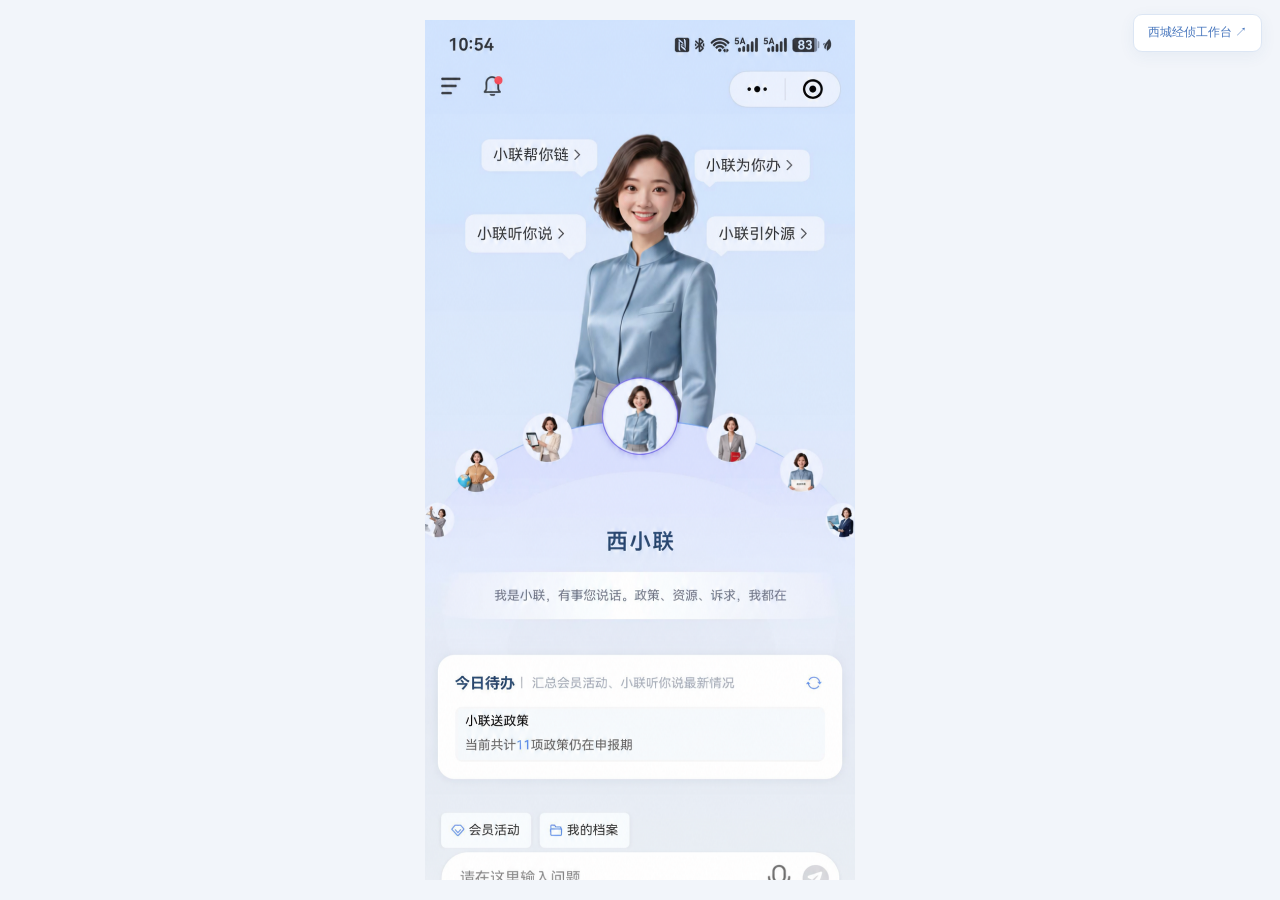
==== commit 304e5d93: "Remove individual-reply plan and keep monthly collection workspace" ====
--- a/index.html
+++ b/index.html
@@ -148,7 +148,7 @@
 <symbol id="i-scale" viewBox="0 0 24 24"><path d="M12 3v18M8 21h8M4 6h16M7 6l-4 8h8L7 6ZM17 6l-4 8h8l-4-8Z"/></symbol>
 <symbol id="i-mic" viewBox="0 0 24 24"><rect x="8" y="2" width="8" height="13" rx="4"/><path d="M5 10v2a7 7 0 0 0 14 0v-2M12 19v3"/></symbol>
 </defs></svg>
-<a href="jingzhen.html" style="position:fixed;right:18px;top:14px;z-index:50;background:white;color:#4776bd;padding:8px 14px;border:1px solid #dce6f4;border-radius:9px;font-size:12px;text-decoration:none;box-shadow:0 4px 16px #315a8910">西城经侦工作台 ↗</a><div class="workbench" id="workbench">
+<a href="jingzhen-plan2.html" style="position:fixed;right:18px;top:14px;z-index:50;background:white;color:#4776bd;padding:8px 14px;border:1px solid #dce6f4;border-radius:9px;font-size:12px;text-decoration:none;box-shadow:0 4px 16px #315a8910">西城经侦工作台 ↗</a><div class="workbench" id="workbench">
 
 <main class="devices"><section class="portal-col"><div class="phone approved-phone"><div class="approved-scroll"><div class="approved-home"><img src="assets/approved-home.png" alt="西小联首页：数字人、四个服务气泡、今日待办、会员活动和我的档案" draggable="false"><button class="design-hit home-external" data-action="external" aria-label="小联引外源"></button><button class="design-hit home-link" data-action="comingSoon" aria-label="小联帮你链"></button><button class="design-hit home-work" data-action="comingSoon" aria-label="小联为你办"></button><button class="design-hit home-listen" data-action="comingSoon" aria-label="小联听你说"></button><button class="design-hit home-law" data-action="openLegal" aria-label="小联说法务"></button><button class="design-hit home-member" data-action="comingSoon" aria-label="会员活动"></button><button class="design-hit home-files" data-action="comingSoon" aria-label="我的档案"></button></div></div></div></section>
 <section class="legal-col"><div class="device-label"><div class="step"><b>01</b>小联说法务</div><span>新增服务入口</span></div><div class="phone" id="legalPhone">
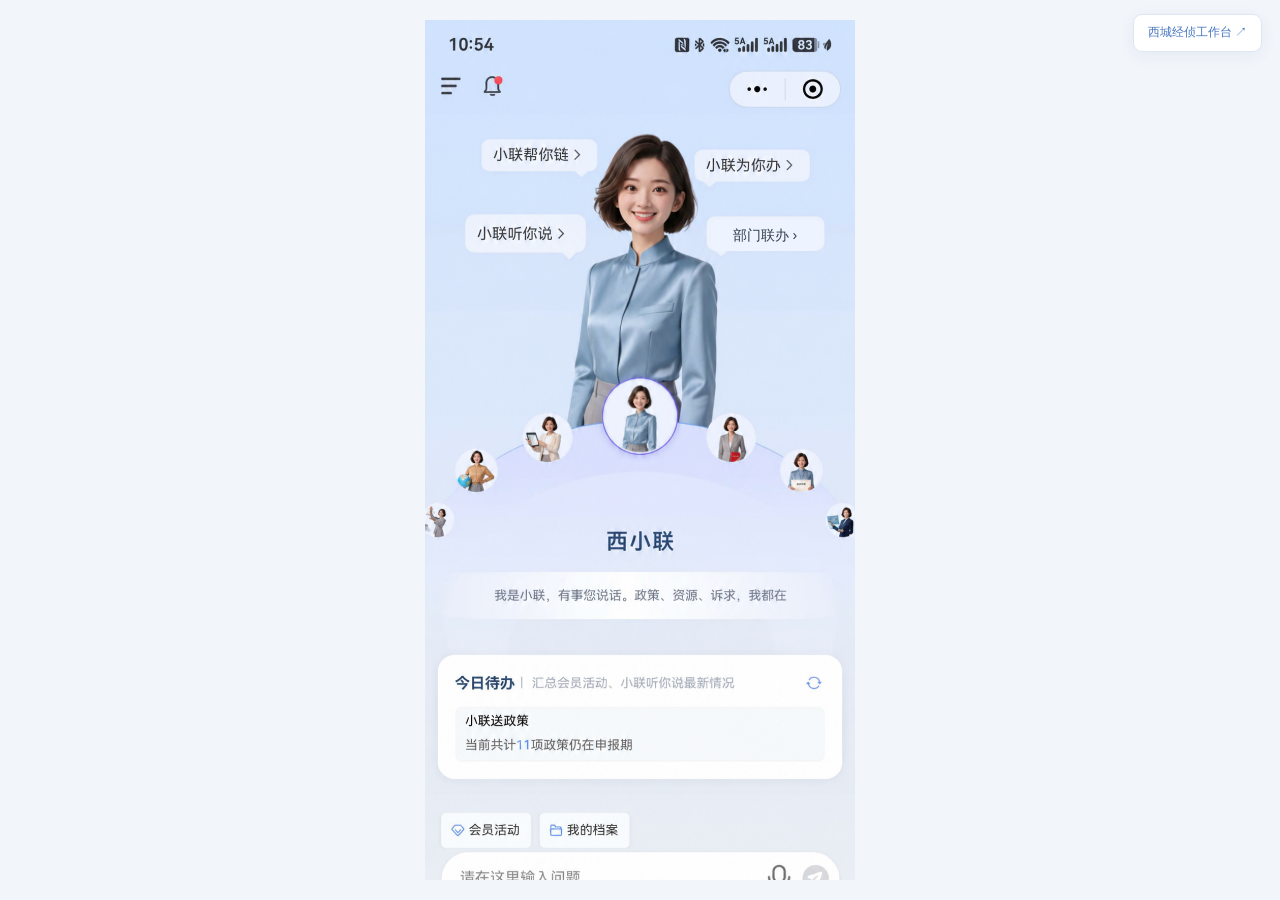
==== commit db84a81e: "Rename external services to department collaboration and remove planned prosecution and arbitration " ====
--- a/index.html
+++ b/index.html
@@ -120,13 +120,15 @@
 .intake-notice{padding:13px 14px;background:#f6f9ff;border:1px solid #dce8fc;border-radius:12px;color:#6e829e;font-size:12px;line-height:1.8;margin:0 0 15px}.crime-grid{display:grid;gap:9px;margin:16px 0}.crime-grid button{display:flex;align-items:center;gap:12px;text-align:left;padding:16px 13px;background:white;border-radius:12px}.crime-grid button>span{color:#83a3cf;font-size:11px}.crime-grid strong{flex:1;font-size:14px;font-weight:600}.crime-grid svg{width:14px;color:#94aed4}.source-path{font-size:10px;color:#8b9db4;overflow-wrap:anywhere;margin-top:12px}.intake-heading{display:flex;flex-direction:column;gap:5px;padding:12px 2px}.intake-heading small{font-size:12px;color:#7391b9}.intake-heading strong{font-size:23px;color:#365d9b}.intake-heading span{font-size:11px;color:#8196b2}progress{display:block;width:100%;height:6px;border:0;border-radius:8px;accent-color:#518bdf}progress::-webkit-progress-bar{background:#dde7f6;border-radius:8px}progress::-webkit-progress-value{background:#518bdf;border-radius:8px}.intake-question{background:white;border-radius:16px;padding:19px 15px;margin-top:14px}.intake-question h2{font-size:16px;line-height:1.7;margin:12px 0 15px}.intake-options{display:grid;gap:8px}.intake-options label{display:flex;align-items:flex-start;gap:9px;padding:11px 10px;border:1px solid #e3eaf4;border-radius:9px;font-size:13px;line-height:1.75;cursor:pointer}.intake-options input{margin-top:5px;accent-color:#5083cb;flex-shrink:0}.intake-options .selected{background:#eef5ff;border-color:#a9c7f2;color:#345f9a}.intake-actions{display:flex;gap:10px;margin-top:16px}.intake-actions button{flex:1;margin:0}.review-row{padding:16px;background:#fff;border-radius:13px;margin:10px 0;font-size:13px}.review-row p{font-size:12px;color:#7c8fa8;line-height:1.85;margin:6px 0}.review-row strong{font-size:13px}.report-sheet{background:white;padding:21px 17px;border-radius:15px;font-size:13px;line-height:1.9}.report-sheet h2{font-size:24px;text-align:center;color:#345d98}.report-sub{text-align:center;color:#7b94b6;font-size:12px;margin:4px 0 18px}.report-stamp{text-align:center;font-size:10px;color:#7898c0;margin-bottom:7px}.report-sheet h3{font-size:15px;margin:23px 0 10px;color:#406699}.report-sheet ul{padding-left:18px}.report-sheet li{margin:9px 0}.report-sheet small{display:block;color:#8395af}.report-material,.report-answer{padding:10px 0;border-bottom:1px solid #edf1f6}.report-material p,.report-answer p{color:#7c8fa6;font-size:12px}.form-block ol{padding-left:18px;font-size:12px;color:#7289a5;line-height:1.9}.form-block h3{font-size:15px;margin-bottom:8px}.form-block>p{font-size:12px;line-height:1.9;color:#768aa5}
 
 
-/* 小联引外源：首页与机构服务入口 */
+/* 部门联办：首页与机构服务入口 */
 .main-portal{padding:0 14px 15px;background:radial-gradient(ellipse at 50% 25%,#eef5ff99,transparent 70%)}.assistant-scene{height:365px;position:relative;margin:0 -14px;overflow:hidden}.main-person{position:absolute;width:210px;height:525px;object-fit:contain;object-position:top;top:18px;left:50%;transform:translateX(-50%)}.speech{position:absolute;z-index:2;background:#f9fbffdb;border:1px solid #fff8;border-radius:12px;padding:9px 12px;font-size:16px;box-shadow:0 5px 20px #779ed50a;white-space:nowrap}.speech:after{content:'';position:absolute;bottom:-7px;right:14px;border-top:8px solid #f9fbffdb;border-left:9px solid transparent}.speech-one{top:35px;left:16px}.speech-two{top:48px;right:14px}.speech-three{top:118px;left:10px}.speech-four{top:132px;right:10px;color:#254f8d;background:#f8fbff;border-color:#fff;box-shadow:0 5px 18px #688ed521}.assistant-orbit{position:absolute;bottom:-30px;left:-10%;width:120%;height:100px;background:linear-gradient(#d9dfff,#e4ebfc);border-radius:50% 50% 0 0;border-top:1px solid #b6c9f5;display:flex;justify-content:center;gap:46px;align-items:flex-start}.assistant-orbit button,.selected-avatar{width:48px;height:48px;border-radius:50%;background:#f5f8ff;overflow:hidden;border:2px solid #fff;margin-top:0;display:block;padding:0}.assistant-orbit img{width:100%;height:100%;object-fit:cover;object-position:top}.selected-avatar{height:70px;width:70px;margin-top:-33px;border-color:#b2a9f2;box-shadow:0 4px 10px #687bb82a}.main-name{text-align:center;color:#284f7f;font-size:25px;letter-spacing:3px;margin:2px 0 16px}.main-greeting{text-align:center;font-size:12px;color:#7b879b;padding:14px 0;background:#ffffff50;margin:0 -14px 22px}.today-card{background:#ffffffeb;border-radius:21px;padding:17px;box-shadow:0 9px 25px #8294b016}.today-card h2{font-size:18px;color:#244b72}.today-card h2 small{font-size:12px;font-weight:400;color:#9aa8ba;margin-left:10px}.today-card>div{background:#f4f7fb;border-radius:10px;padding:12px;margin-top:12px;font-size:13px}.today-card p{color:#8492a7;font-size:12px;margin-top:4px}.today-card button{background:none;color:#397fd1;padding:5px 0 0;font-size:12px}.main-shortcuts{display:flex;gap:9px;margin-top:21px}.main-shortcuts button{background:#ffffffba;border-radius:7px;padding:7px 13px;font-size:13px}.portal-chat{display:flex;align-items:center;gap:12px;background:white;border-radius:35px;width:100%;padding:15px;color:#989fa9;box-shadow:0 5px 12px #58769c0d}.portal-chat span{flex:1;text-align:left;font-size:15px}.external-intro{position:relative;padding:24px 7px 30px;overflow:hidden}.external-intro h2{font-size:29px;color:#2b61a7;margin:10px 0}.external-intro p{font-size:14px;color:#718aab;line-height:1.9}.external-art{position:absolute;right:10px;top:55px;display:grid;place-items:center;border-radius:30px;width:97px;height:108px;transform:rotate(8deg);background:linear-gradient(140deg,#f6fcff,#adceff);box-shadow:0 12px 25px #719ada2b;color:#558de1}.external-art svg{width:60px;height:65px}.external-heading{display:flex;justify-content:space-between;align-items:center;margin:3px 2px 14px}.external-heading h3{font-size:17px}.external-heading>span{font-size:11px;color:#8b9db4}.external-live{display:flex;align-items:center;gap:13px;text-align:left;width:100%;background:linear-gradient(120deg,#fff,#eff7ff);border:1px solid #fff;border-radius:20px;padding:22px 15px;box-shadow:0 9px 22px #5c85bb13}.external-live>span:nth-child(2){flex:1}.external-live small{color:#6595cb;font-size:11px}.external-live strong{display:block;font-size:20px;margin:4px 0;color:#254d86}.external-live p{font-size:11px;color:#7a92b2}.external-live>svg{width:16px}.external-pending{display:grid;gap:13px;margin-top:16px}.pending-card{display:flex;align-items:center;gap:13px;background:#ffffff9c;border:1px solid #fff;border-radius:18px;padding:20px 15px}.pending-icon{height:43px;width:43px;background:#e9eff8;border-radius:14px;display:grid;place-items:center;color:#91a4bd}.pending-card>div{flex:1}.pending-card strong{font-size:16px;font-weight:500;color:#71829a}.pending-card p{font-size:12px;color:#9caabd;margin-top:4px}.pending-tag{font-size:10px;padding:2px 8px;border-radius:5px;color:#8c9cb2;background:#edf2f8}.external-note{text-align:center;color:#8d9eb5;font-size:11px;margin-top:25px}.intake-blue-hero{position:relative;overflow:hidden;padding:25px 6px 30px;margin-bottom:16px;background:linear-gradient(115deg,#d5eaff,#eaf7ff);border-radius:14px}.intake-blue-hero h2{font-size:34px;color:#183b70;margin:8px 0}.intake-blue-hero p{font-size:12px;color:#4e729d;position:relative;z-index:1}.scale-art{position:absolute;right:6px;top:17px;color:#73a8db;opacity:.55}.scale-art svg{width:110px;height:110px;stroke-width:1}.intake-blue-hero .tiny-tag{background:#b6dafe;color:#305c94}.crime-picker{background:#ffffffb5;border:1px solid #d3e5ff;border-radius:15px;padding:18px 15px;margin-top:16px}.crime-picker h3{font-size:16px;margin-bottom:11px;color:#2f527e}.crime-toggle{display:flex;justify-content:space-between;align-items:center;background:#fff;width:100%;padding:14px;border:1px solid #bad4ff;border-radius:10px;text-align:left;color:#6080aa;font-size:15px}.crime-options{border:1px solid #cbdfff;background:white;border-radius:11px;max-height:285px;overflow:auto;padding:8px 12px;box-shadow:0 8px 18px #7596c319}.crime-options>small{color:#8299b6;display:block;padding:0 3px 7px;font-size:11px}.crime-options button{display:flex;align-items:center;gap:12px;width:100%;text-align:left;padding:12px 4px;background:white;border-top:1px solid #e6eef8;font-size:14px;color:#30537d}.crime-options button>span{color:#4388e0;font-size:13px}.crime-options b{margin-left:auto;color:#4388e0}.crime-options .chosen{background:#f0f6ff}.start-crime{width:100%;margin-top:22px!important;font-size:16px!important;padding:13px!important}.start-crime:disabled{background:#bbcbe0;opacity:1;color:white}.resume-intake{width:100%;text-align:center}.resume-intake span{float:right}.audit-link{display:block;margin:20px auto!important;font-size:11px!important}.service-warning{margin-bottom:12px}
 
 /* 用户确认原稿：原图展示，透明按钮提供真实交互。 */
 .approved-phone{padding:0!important;background:#e4edf9!important;border:0!important;border-radius:0!important;box-shadow:none!important}.approved-scroll{height:100%;overflow:auto;scrollbar-width:none}.approved-home{position:relative;width:100%;line-height:0}.approved-home>img{display:block;width:100%;height:auto}.design-hit{position:absolute;display:block;background:transparent;border:0;border-radius:12px;padding:0;z-index:2;cursor:pointer}.design-hit:hover{background:#ffffff0a}.design-hit:focus-visible{outline:3px solid #3488ed;outline-offset:-3px}.home-external{left:64%;top:20.4%;width:29%;height:4.7%}.home-link{left:12%;top:12.5%;width:29%;height:4.4%}.home-work{left:62%;top:13.6%;width:29%;height:4%}.home-listen{left:9%;top:20.4%;width:29%;height:4.8%}.home-law{left:0;top:50.8%;width:8%;height:4.1%}.home-member{left:3.5%;top:83.7%;width:22%;height:4%}.home-files{left:26%;top:83.7%;width:22%;height:4%}
 .approved-external .service-col .phone{border:0;border-radius:24px;background:#eaf5ff;box-shadow:none}.approved-external .service-col .nav{display:none}.approved-external #serviceContent{padding:0;background:none}.approved-external #serviceContent>.page{padding:0;margin:0}.approved-services{position:relative;width:100%;aspect-ratio:716/1377;overflow:hidden;line-height:0}.approved-services>img{position:absolute;width:153.771%;max-width:none;height:auto;left:-22.626%;top:-1.961%;display:block}.services-back{left:2%;top:1.4%;width:9%;height:4.5%}.services-station{left:3.4%;top:37.15%;width:93.5%;height:13%}.services-labor{left:3.4%;top:51.7%;width:93.5%;height:12.1%}.services-prosecution{left:3.4%;top:65.4%;width:93.5%;height:12.1%}.services-arbitration{left:3.4%;top:79.1%;width:93.5%;height:12.1%}.coming-soon-dialog{border:0;padding:28px 24px 18px;border-radius:19px;width:min(300px,80vw);text-align:center;color:#27436d;box-shadow:0 20px 70px #183e7133}.coming-soon-dialog::backdrop{background:#152b484d}.coming-soon-dialog h2{font-size:20px;margin:0 0 24px}.coming-soon-dialog button{width:100%;padding:10px;background:#edf4ff;color:#347be0;border-radius:10px;font-size:15px}
 </style>
+<link rel="stylesheet" href="demand-flow.css?v=20261021">
+<link rel="stylesheet" href="departments.css?v=20261021">
 </head>
 <body class="portal-mode">
 <svg aria-hidden="true" style="position:absolute;width:0;height:0;overflow:hidden"><defs>
@@ -150,7 +152,7 @@
 </defs></svg>
 <a href="jingzhen-plan2.html" style="position:fixed;right:18px;top:14px;z-index:50;background:white;color:#4776bd;padding:8px 14px;border:1px solid #dce6f4;border-radius:9px;font-size:12px;text-decoration:none;box-shadow:0 4px 16px #315a8910">西城经侦工作台 ↗</a><div class="workbench" id="workbench">
 
-<main class="devices"><section class="portal-col"><div class="phone approved-phone"><div class="approved-scroll"><div class="approved-home"><img src="assets/approved-home.png" alt="西小联首页：数字人、四个服务气泡、今日待办、会员活动和我的档案" draggable="false"><button class="design-hit home-external" data-action="external" aria-label="小联引外源"></button><button class="design-hit home-link" data-action="comingSoon" aria-label="小联帮你链"></button><button class="design-hit home-work" data-action="comingSoon" aria-label="小联为你办"></button><button class="design-hit home-listen" data-action="comingSoon" aria-label="小联听你说"></button><button class="design-hit home-law" data-action="openLegal" aria-label="小联说法务"></button><button class="design-hit home-member" data-action="comingSoon" aria-label="会员活动"></button><button class="design-hit home-files" data-action="comingSoon" aria-label="我的档案"></button></div></div></div></section>
+<main class="devices"><section class="portal-col"><div class="phone approved-phone"><div class="approved-scroll"><div class="approved-home"><img src="assets/approved-home.png" alt="西小联首页：数字人、四个服务气泡、今日待办、会员活动和我的档案" draggable="false"><button class="design-hit home-external" data-action="external" aria-label="部门联办"><span class="department-home-label">部门联办 ›</span></button><button class="design-hit home-link" data-action="comingSoon" aria-label="小联帮你链"></button><button class="design-hit home-work" data-action="comingSoon" aria-label="小联为你办"></button><button class="design-hit home-listen" data-action="comingSoon" aria-label="小联听你说"></button><button class="design-hit home-law" data-action="openLegal" aria-label="小联说法务"></button><button class="design-hit home-member" data-action="comingSoon" aria-label="会员活动"></button><button class="design-hit home-files" data-action="comingSoon" aria-label="我的档案"></button></div></div></div></section>
 <section class="legal-col"><div class="device-label"><div class="step"><b>01</b>小联说法务</div><span>新增服务入口</span></div><div class="phone" id="legalPhone">
 <div class="nav"><button class="back" aria-label="返回小联说法务首页" data-action="legalBack"><svg><use href="#i-back"/></svg></button><span class="nav-title">小联说法务</span><div class="capsule" aria-hidden="true"><span class="dots">•••</span><i></i><span class="dash"></span><i></i><span class="round"></span></div></div>
 <div class="scroll" id="legalContent"><div class="avatar-stage"><div class="avatar"><img src="assets/law-assistant.png" alt="小联说法务数字人"></div></div><section class="intro"><svg class="intro-surface" viewBox="0 0 360 255" preserveAspectRatio="none" aria-hidden="true"><path d="M20 .7H120C146 .7 152 24 180 24S214 .7 240 .7H340Q359.3 .7 359.3 20V235Q359.3 254.3 340 254.3H20Q.7 254.3 .7 235V20Q.7 .7 20 .7Z" fill="#f7faff" fill-opacity=".77" stroke="white" stroke-opacity=".9" stroke-width="1"/></svg><h2>小联说法务</h2><div class="tagline">您的专属智慧法律顾问</div><p>我将为您提供专业的法律知识解答、典型案例参考及法律服务指引。</p><div class="capabilities"><div><svg><use href="#i-spark"/></svg>知识问答（解读法律条文、流程指引）</div><div><svg><use href="#i-spark"/></svg>案例展示（参考相似判例、风险提示）</div><div><svg><use href="#i-spark"/></svg>服务信息（获取专业法律服务渠道）</div></div></section>
@@ -189,7 +191,7 @@
 function go(page,extra={},push=true){if(push&&page!==state.page)state.history.push({page:state.page,tab:state.tab,article:state.article,faqId:state.faqId,faqCategory:state.faqCategory,faqQuery:state.faqQuery,search:state.search,chatKind:state.chatKind,scroll:$('#serviceContent').scrollTop});Object.assign(state,extra,{page});openService();render();$('#serviceContent').scrollTop=0}
 function back(){if(state.history.length){const previous=state.history.pop();Object.assign(state,previous);render();$('#serviceContent').scrollTop=previous.scroll||0}else{state.page='home';render();showPortal();}}
 function offlineStrip(){return `<button class="offline-strip" data-action="guide">${icon('pin')}<div><strong>具体案件咨询，请前往线下窗口</strong><small>查看咨询地点及联系方式</small></div>${icon('chevron')}</button>`}
-function externalServices(){return `<div class="approved-services"><img src="assets/approved-services.png" alt="小联引外源：汇聚多方专业力量，为企业连接所需服务。机构服务包括警企服务站、用工诊断、检察服务、仲裁服务。" draggable="false"><button class="design-hit services-back" data-action="back" aria-label="返回首页"></button><button class="design-hit services-station" data-action="externalStation" aria-label="警企服务站"></button><button class="design-hit services-labor" data-action="comingSoon" aria-label="用工诊断"></button><button class="design-hit services-prosecution" data-action="comingSoon" aria-label="检察服务"></button><button class="design-hit services-arbitration" data-action="comingSoon" aria-label="仲裁服务"></button></div>`}
+function externalServices(){return `<section class="department-services"><header class="department-hero"><span class="department-kicker">西城区工商联 · 服务资源</span><h2>部门联办</h2><p>汇聚多方专业力量<br>为企业连接所需服务</p><div class="department-art" aria-hidden="true"><i></i><i></i><span>${icon('shield')}</span></div></header><div class="department-heading"><h3>机构服务</h3><span>按需选择，便捷直达</span></div><div class="department-routes"><button class="department-card" data-action="externalStation"><span class="department-icon police">${icon('shield')}</span><span class="department-copy"><small>公安 · 警企共建</small><strong>警企服务站</strong><span>风险防范 · 普法问答 · 报案指引</span></span>${icon('chevron')}</button><button class="department-card" data-action="comingSoon"><span class="department-icon labor"><svg viewBox="0 0 24 24" aria-hidden="true"><path d="M9 5V4a1 1 0 0 1 1-1h4a1 1 0 0 1 1 1v1M8 5H6a2 2 0 0 0-2 2v13a1 1 0 0 0 1 1h14a1 1 0 0 0 1-1V7a2 2 0 0 0-2-2h-2M8 4h8v4H8zM8 14l3 3 5-6"/></svg></span><span class="department-copy"><strong>用工诊断</strong><span>了解企业用工情况</span></span>${icon('chevron')}</button></div><p class="department-foot">更多机构服务将按实际对接情况逐步完善</p></section>`}
 function home(){return `<section class="station-cover redesigned-home"><header class="civic-hero"><div class="city-art" aria-hidden="true"><i></i><i></i><i></i><i></i></div><div class="civic-copy"><h2>西城区工商联 ·<br>西城公安分局经侦支队 共建</h2><span class="hero-rule"></span><p>警 企 同 心 · 护 航 发 展</p></div><div class="civic-shield" aria-hidden="true">${icon('shield')}</div><div class="hero-wave"></div></header><div class="service-warning"><span class="warning-shield">!</span><div><p>提供风险防范知识、普法问答与线下报案准备指引。</p><strong>不在线受理报案，不上传证据材料。</strong></div></div><div class="feature-routes"><button class="feature-route" data-action="faq"><span class="feature-icon">${icon('chat')}</span><span class="feature-copy"><strong>常见咨询</strong><small>别人都在担心什么</small></span><span class="feature-arrow">${icon('chevron')}</span></button><button class="feature-route" data-action="intake"><span class="feature-icon">${icon('book')}</span><span class="feature-copy"><strong>报案指引</strong><small>梳理情况，准备报案材料</small></span><span class="feature-arrow">${icon('chevron')}</span></button><button class="feature-route warm" data-action="leave"><span class="feature-icon">${icon('write')}</span><span class="feature-copy"><strong>企业出题</strong><small>有关风险解疑</small></span><span class="feature-arrow">${icon('chevron')}</span></button><button class="feature-route" data-action="guide"><span class="feature-icon">${icon('pin')}</span><span class="feature-copy"><strong>有事找谁</strong><small>这事该找谁说</small></span><span class="feature-arrow">${icon('chevron')}</span></button></div></section><div class="station-demo-note">交互演示 · 示例资料待经侦审核</div>`}
 const faqs=[
 {id:'internal',category:'内部管理',q:'企业内部风险如何防范？',summary:'采购、审批与付款环节，哪些地方要关注',answer:'可以从企业日常管理流程入手：明确采购、审批、付款等岗位的分工，保留业务凭证和复核记录，并定期检查关键岗位权限与异常业务。\n\n这些是一般防范思路，不能据此认定具体人员或事项是否涉嫌犯罪。',source:'internal'},
@@ -237,7 +239,7 @@
 function render(){
  document.body.classList.remove('approved-external');if(state.page==='externalServices')document.body.classList.add('approved-external');
  const pages={externalServices,reportSelect,reportVariants,reportInfo,reportQuestions,reportReview,reportResult,reportAudit,home,faq,faqDetail,library,article,chat,leave,messages,guide,success};
- const titles={externalServices:'小联引外源',reportSelect:'报案指引',reportVariants:'合同类型',reportInfo:'基本信息',reportQuestions:'报案指引',reportReview:'核对信息',reportResult:'准备指引',reportAudit:'资料核对',home:'警企服务站',faq:'常见咨询',faqDetail:'常见咨询',library:'专题资料',article:'资料详情',chat:'警企服务站',leave:'企业出题',messages:'我的出题',guide:'有事找谁',success:'提交结果'};
+ const titles={externalServices:'部门联办',reportSelect:'报案指引',reportVariants:'合同类型',reportInfo:'基本信息',reportQuestions:'报案指引',reportReview:'核对信息',reportResult:'准备指引',reportAudit:'资料核对',home:'警企服务站',faq:'常见咨询',faqDetail:'常见咨询',library:'专题资料',article:'资料详情',chat:'警企服务站',leave:'企业出题',messages:'我的出题',guide:'有事找谁',success:'提交结果'};
  $('#serviceTitle').textContent=titles[state.page];$('#deviceLabel').textContent=titles[state.page];
  $('#serviceContent').innerHTML=`<div class="page">${pages[state.page]()}</div>`;
  const showComposer=['home','faq','faqDetail','library','article','chat','guide'].includes(state.page);
@@ -375,5 +377,6 @@
 
 render();
 </script>
-<dialog id="comingSoonDialog" class="coming-soon-dialog" aria-labelledby="comingSoonTitle"><h2 id="comingSoonTitle">敬请期待</h2><button data-action="closeComingSoon">我知道了</button></dialog></body>
+<dialog id="comingSoonDialog" class="coming-soon-dialog" aria-labelledby="comingSoonTitle"><h2 id="comingSoonTitle">敬请期待</h2><button data-action="closeComingSoon">我知道了</button></dialog><script src="demand-flow.js?v=20261021"></script>
+</body>
 </html>
--- a/demand-flow.css
+++ b/demand-flow.css
@@ -0,0 +1,2 @@
+/* Align the enterprise-topic conversation with the existing member-request screens. */
+#servicePhone.df-mode{background:linear-gradient(180deg,#d1e2fc 0%,#d8e8fc 46%,#e9edf5 100%)}.df-mode .nav{background:#d2e2fc}.df-mode #serviceContent{background:none;padding:0 14px 20px;scroll-padding-top:12px}.df-mode #serviceContent>.page{padding-top:10px}.df-conversation{padding:0 0 8px}.df-message{display:flex;margin:10px 0 18px;line-height:1.9;font-size:14px;color:#30383f;overflow-wrap:anywhere}.df-message>div{background:#fff;max-width:100%;padding:12px 14px;border-radius:0 9px 9px 9px}.df-user{justify-content:flex-end;margin:9px 0 18px}.df-user>div{color:white;background:linear-gradient(110deg,#58ace1,#4f83f5);border-radius:9px 0 9px 9px;max-width:90%;padding:10px 14px}.df-service-scope{font-size:10px;color:#8799b2;line-height:1.8;margin:-9px 0 17px 2px}.df-card{background:#fff;border-radius:9px;overflow:hidden;margin:0 0 10px;box-shadow:none}.df-card>header{background:linear-gradient(110deg,#58ace1,#4f83f5);color:#fff;padding:10px 14px;font-size:15px;display:flex;justify-content:space-between;align-items:center;min-height:43px}.df-card>header span{font-size:10px;color:#e8f3ff}.df-card-body{padding:12px 14px 14px}.df-card-label,.df-card form label{color:#92999e;font-size:14px;margin-bottom:4px;display:block}.df-card h2{font-size:14px;line-height:1.8;font-weight:400;color:#30383f;margin:0 0 4px;overflow-wrap:anywhere}.df-tag{display:inline-block;color:#559bc9;background:#e8f4fb;padding:4px 7px;border-radius:5px;font-size:12px;margin-top:1px}.df-content-label{margin-top:13px}.df-card-content{white-space:pre-wrap;overflow-wrap:anywhere;color:#30383f;font-size:14px;line-height:1.85}.df-card-scope{color:#8d9bac;font-size:10px;line-height:1.8;margin:10px 0 14px}.df-actions{display:flex;gap:8px;margin-top:14px}.df-actions button{flex:1;border-radius:5px;font-size:15px;padding:9px 5px;min-height:36px;line-height:1.3}.df-secondary{background:linear-gradient(110deg,#e6effe,#eaf5fa);color:#5ca5d8}.df-primary{background:linear-gradient(110deg,#548bf5,#59b0e4);color:white}.df-actions button:disabled{opacity:.42;cursor:default}.df-card input,.df-card textarea,.df-card select{border:1px solid #e8e8e8;border-radius:0;padding:9px 10px;width:100%;background:#fff;color:#30383f;font:inherit;font-size:14px;line-height:1.8;box-shadow:none}.df-card textarea{min-height:110px;resize:vertical}.df-card input:focus,.df-card textarea:focus,.df-card select:focus{outline:2px solid #abcafa;outline-offset:1px}.df-card form label:not(:first-child){margin-top:12px}.df-field-meta{color:#a0aabd;font-size:10px;text-align:right;margin:2px 0 6px}.df-error{font-size:11px;color:#ba5c5c}.df-receipt{background:#fff;border-radius:0 9px 9px 9px;padding:15px 14px;line-height:1.9;color:#30383f;font-size:14px;margin:10px 0}.df-receipt button{background:none;padding:0;color:#5a9ed7;font-size:inherit;display:inline}.df-receipt p{background:#f5f9fc;border-radius:8px;padding:10px 12px;font-size:12px;color:#7e90a9;margin-top:12px}.df-composer{padding:7px 14px 5px;background:linear-gradient(180deg,#e7edf7cf,#ebeff6);flex-shrink:0}.df-history{display:flex;align-items:center;gap:5px;background:#fafcfe;border-radius:4px;padding:5px 8px;font-size:12px;color:#30383f;margin:0 0 4px}.df-history svg{width:15px;height:15px;color:#629de0}.df-composer form{background:#fff;display:flex;align-items:center;gap:7px;border-radius:28px;min-height:47px;padding:8px 11px 8px 16px}.df-composer textarea{flex:1;min-width:0;border:0;background:none;outline:none;box-shadow:none;resize:none;font:inherit;font-size:14px;line-height:1.7;color:#30383f;max-height:90px}.df-composer textarea::placeholder{color:#a1a1a1}.df-composer textarea:disabled{color:#aaa;opacity:1}.df-mic{background:none;color:#949494;padding:0;display:grid;place-items:center}.df-mic svg{width:24px;height:26px;stroke-width:1.8}.df-send{background:#60a3ea;color:white;width:25px;height:25px;border-radius:50%;display:grid;place-items:center;padding:4px}.df-send svg{width:18px;height:18px}.df-send:disabled{background:#dadde3;opacity:1}.df-mic:disabled{opacity:.55}.df-compose-note{text-align:center;color:#99a1ad;font-size:10px;line-height:1.7;margin-top:2px}.df-record{display:block;text-align:left;width:100%;background:#fff;border-radius:10px;padding:14px;margin:12px 0;overflow-wrap:anywhere}.df-record>div{display:flex;justify-content:space-between;font-size:11px;color:#7e9fc4}.df-record h3{font-size:14px;margin:9px 0;color:#375b88}.df-record p{font-size:12px;color:#8494aa;line-height:1.8;white-space:pre-wrap}.df-record footer{font-size:10px;color:#a0aabd;margin-top:12px;display:flex;justify-content:space-between}.df-record footer span{color:#6b98cf}.df-sr-only{position:absolute;width:1px;height:1px;overflow:hidden;clip:rect(0,0,0,0)}
--- a/departments.css
+++ b/departments.css
@@ -0,0 +1,2 @@
+/* Department services: two active planning entries, with live labels over the approved home artwork. */
+.approved-external .service-col .nav{display:flex;background:#d1e5fc;border-bottom:1px solid #ffffff5c}.approved-external .service-col .phone{background:linear-gradient(145deg,#d0e6ff,#eef7ff 65%,#f3f8fd);border-radius:24px}.approved-external #serviceContent{padding:0;background:transparent}.department-services{padding:0 14px 23px;min-height:100%;background:radial-gradient(ellipse at 90% 2%,#c0e2ff80,transparent 48%),linear-gradient(140deg,#d2e8ff40,#f3f9ff90);overflow:hidden}.department-hero{position:relative;padding:24px 5px 26px;min-height:188px}.department-kicker{font-size:9px;line-height:1.6;display:inline-block;padding:1px 6px;background:#f5fbffd9;color:#3779bd;border-radius:4px;position:relative;z-index:2}.department-hero h2{font-size:31px;line-height:1.35;letter-spacing:1px;color:#0c408f;margin:12px 0 9px;font-weight:750;position:relative;z-index:2}.department-hero p{font-size:15px;line-height:1.55;color:#6b8bb4;position:relative;z-index:2}.department-art{position:absolute;right:-6px;top:43px;width:128px;height:128px;transform:rotate(12deg)}.department-art:before{content:"";position:absolute;inset:-22px -30px -9px -3px;border-radius:50%;background:#acd7ff35;border:1px solid #effbff90}.department-art i{position:absolute;width:77px;height:82px;top:2px;right:13px;border-radius:17px;background:linear-gradient(155deg,#f2ffffbe,#b0dbfc7a);border:1px solid #fff9;box-shadow:0 8px 12px #5f9cda1c}.department-art i:nth-child(2){top:20px;right:34px;background:linear-gradient(155deg,#faffff,#a8d9ff95)}.department-art>span{position:absolute;top:35px;right:43px;width:73px;height:75px;border-radius:16px;background:linear-gradient(145deg,#e4f9ff,#96cdf8);display:grid;place-items:center;border:1px solid #f3ffffc9;box-shadow:4px 10px 14px #488dd748}.department-art svg{width:47px;height:53px;color:#3387f5;stroke-width:2.2;transform:rotate(-12deg)}.department-heading{display:flex;justify-content:space-between;align-items:center;margin:0 1px 12px}.department-heading h3{color:#102d67;font-size:19px;font-weight:700}.department-heading>span{font-size:11px;color:#7895b8}.department-routes{display:grid;gap:12px}.department-card{display:flex;align-items:center;width:100%;padding:17px 14px 17px 12px;background:linear-gradient(120deg,#ffffff,#fbfdff);border:1px solid white;border-radius:19px;gap:13px;text-align:left;min-height:98px;box-shadow:0 5px 22px #77a4cc08}.department-card>.department-copy{flex:1;min-width:0}.department-copy>small{display:block;color:#397de0;font-size:10px;line-height:1.4;margin-bottom:3px}.department-copy>strong{display:block;color:#132d67;font-size:19px;font-weight:700;line-height:1.5;letter-spacing:.3px}.department-copy>span{display:block;font-size:12px;color:#7d96bb;margin-top:2px;line-height:1.6}.department-card>svg{width:16px;height:20px;color:#173e71;flex-shrink:0}.department-icon{width:58px;height:58px;display:grid;place-items:center;flex-shrink:0;border-radius:50%;box-shadow:0 5px 13px #57a9dd0a}.department-icon svg{width:34px;height:38px;stroke-width:2;fill:none}.department-icon.police{background:linear-gradient(135deg,#e4faff,#c4e8ff);color:#3388fb}.department-icon.labor{background:linear-gradient(135deg,#e6fcff,#c9f6fa);color:#22bfd4}.department-foot{text-align:center;color:#95a9c6;font-size:10px;margin-top:25px;line-height:1.8}.department-home-label{position:absolute;inset:17% 5% 15% 9%;background:#edf4ff;color:#303b49;display:flex;align-items:center;justify-content:center;font-size:14px;line-height:1.3;white-space:nowrap;border-radius:6px}.approved-home .home-external:hover{background:transparent}.department-work-label{position:absolute;inset:17% 7% 19%;display:flex;align-items:center;justify-content:center;background:#edf5ff;color:#303b49;border-radius:6px;font-size:13px;line-height:1.3;white-space:nowrap}
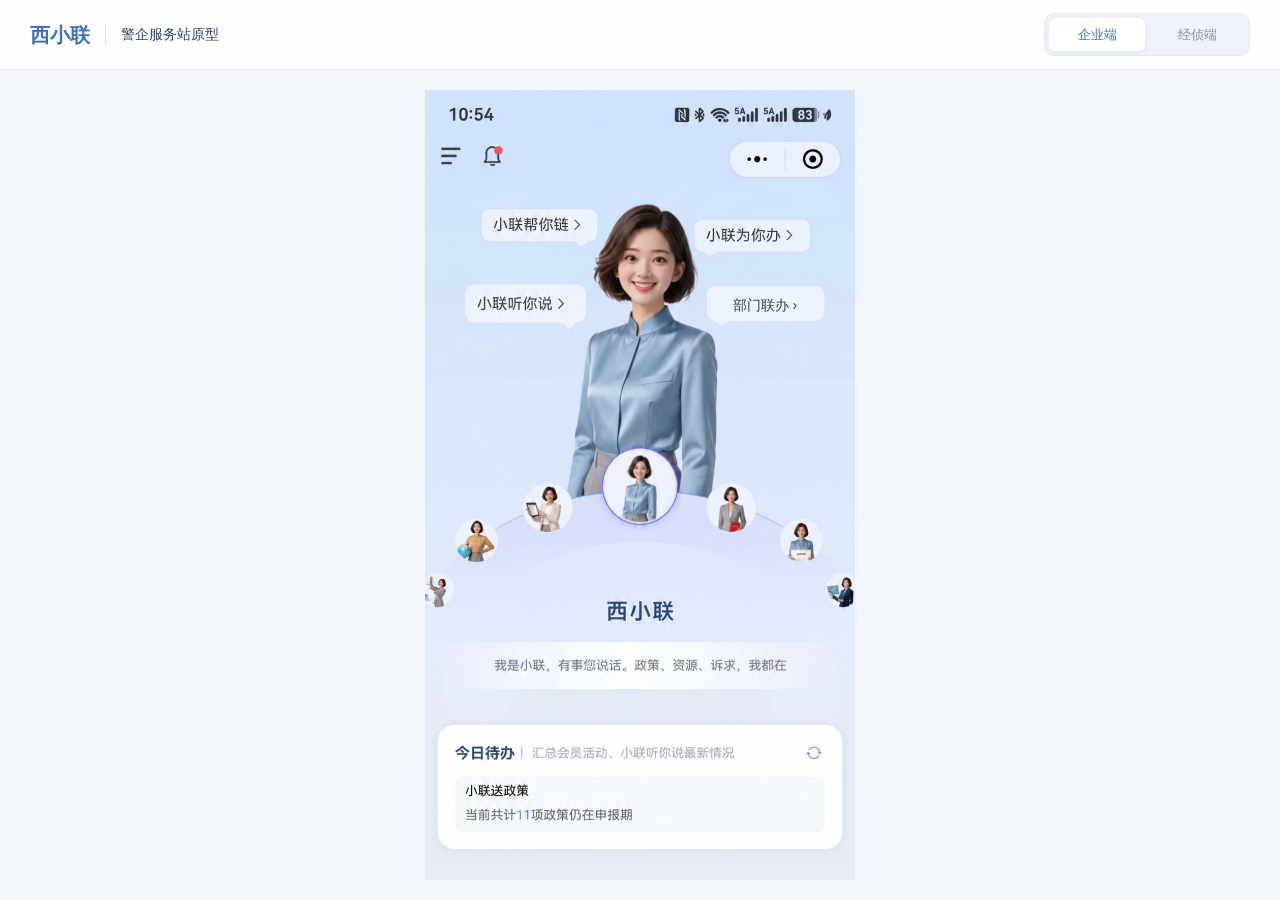
==== commit 401a983e: "Unify enterprise and police prototypes under one entry point" ====
--- a/index.html
+++ b/index.html
@@ -1,382 +1 @@
-<!doctype html>
-<html lang="zh-CN">
-<head>
-<meta charset="UTF-8"><meta name="viewport" content="width=device-width,initial-scale=1,viewport-fit=cover">
-<title>西小联 · 企业服务</title>
-<style>
-:root{--blue:#3c69c5;--deep:#284d92;--ink:#273854;--muted:#7e8ca4;--line:#e6edf7;--pale:#eef4ff;--white:#fff;--shadow:0 20px 60px #2b467413}*{box-sizing:border-box}body{margin:0;background:#f2f5fa;color:var(--ink);font:14px/1.65 "PingFang SC","Microsoft YaHei",sans-serif}button,input,textarea{font:inherit}button{cursor:pointer;border:0;color:inherit}button:focus-visible,a:focus-visible,input:focus-visible,textarea:focus-visible{outline:3px solid #648de2;outline-offset:3px}button{touch-action:manipulation}button:disabled{cursor:default;opacity:.45}svg{width:22px;height:22px;vertical-align:middle;flex-shrink:0;fill:none;stroke:currentColor;stroke-width:1.7;stroke-linecap:round;stroke-linejoin:round}h1,h2,h3,p{margin:0}button:active{transform:translateY(1px)}.workbench{max-width:1120px;margin:auto;padding:32px 38px 25px}.topline{display:flex;align-items:center;justify-content:space-between;margin-bottom:25px}.brand{font-size:12px;font-weight:600;letter-spacing:2px;color:#72829c;display:flex;align-items:center;gap:9px}.brandmark{width:27px;height:27px;border-radius:9px;background:#dce8ff;display:grid;place-items:center;color:var(--blue)}.brandmark svg{width:18px}.topline h1{font-size:25px;letter-spacing:1px;margin-top:6px;font-weight:650}.top-tools{display:flex;gap:8px;align-items:center}.tool{background:#fff;border:1px solid #dfe6f1;padding:8px 14px;border-radius:9px;font-size:12px}.tool.active{background:#e3ecfc;color:var(--blue);border-color:#cdddf8}.demo-label{font-size:11px;color:#8693a8;text-align:right;margin-top:8px}.devices{display:grid;grid-template-columns:390px 58px 390px;justify-content:center;align-items:start}.device-label{display:flex;justify-content:space-between;align-items:center;margin:0 5px 10px;font-size:12px;color:#71809a}.step{display:flex;gap:8px;align-items:center}.step b{font-size:10px;width:19px;height:19px;display:grid;place-items:center;border-radius:50%;background:#dfe8f7;color:#5274ac}.device-label span:last-child{font-size:10px}.phone{height:810px;width:390px;background:linear-gradient(170deg,#d0e2ff 0%,#eaf0f8 68%,#f0f4f9 100%);border:5px solid #fff;border-radius:33px;box-shadow:var(--shadow),0 0 0 1px #dfe6ef;display:flex;flex-direction:column;overflow:hidden;position:relative}.nav{height:55px;flex-shrink:0;display:flex;align-items:center;justify-content:center;position:relative;background:#d3e4ff99;padding-top:3px;color:#162338}.nav-title{font-size:16px;font-weight:500}.back{position:absolute;left:10px;padding:8px;background:none;display:grid;place-items:center}.back svg{width:20px}.capsule{position:absolute;right:10px;width:87px;height:29px;border:1px solid #d3deee;border-radius:20px;background:#ffffff90;display:flex;align-items:center;justify-content:space-evenly}.capsule i{height:17px;width:1px;background:#cfdaec}.capsule .dots{font-size:19px;font-weight:bold;letter-spacing:1px;line-height:1}.capsule .round{width:13px;height:13px;border:2px solid #1a283a;border-radius:50%;position:relative}.capsule .round:after{content:"";position:absolute;inset:3px;border-radius:50%;background:#1a283a}.scroll{flex:1;overflow:auto;scrollbar-width:none;padding:0 15px 18px;overscroll-behavior:contain}.scroll::-webkit-scrollbar{display:none}.connector{padding-top:371px;text-align:center;color:#91a7c8}.connector svg{width:32px;height:32px}.connector small{font-size:10px;display:block;margin-top:5px}.avatar-stage{height:121px;position:relative;display:flex;align-items:center;justify-content:center;z-index:2}.avatar{width:101px;height:101px;border-radius:50%;background:#ccdcff;border:2px solid #fff;position:relative;overflow:hidden;box-shadow:0 0 0 11px #ffffff2e,0 0 0 22px #ffffff16}.avatar img{position:absolute;width:125px;max-width:none;top:7px;left:-10px}.intro{background:#f7faffbd;border:1px solid #fff;border-radius:24px;padding:26px 14px 14px;margin-top:-10px;position:relative}.intro h2{text-align:center;color:var(--blue);font-size:27px;font-weight:750;line-height:1.3}.intro .tagline{font-size:13px;text-align:center;background:white;border-radius:6px;width:fit-content;margin:12px auto 13px;padding:2px 14px;color:#59677d}.intro p{font-size:14px;line-height:1.65;color:#4b586e}.intro .capabilities{border-top:1px dashed #d0dbef;margin-top:12px;padding-top:9px;color:#8b97ac;font-size:12px;line-height:1.95}.capabilities div{display:flex;align-items:center;gap:6px}.capabilities svg{width:12px;height:12px}.station-entry{margin:13px 0 12px;width:100%;display:flex;align-items:center;gap:12px;text-align:left;background:linear-gradient(113deg,#fff 0%,#f4f8ff 66%,#e6efff 100%);border:1px solid #ffffff;border-radius:16px;padding:14px 13px;box-shadow:0 5px 16px #5475a912;position:relative;overflow:hidden}.entry-icon{height:49px;width:49px;border-radius:15px;background:linear-gradient(145deg,#e3edff,#c8dcff);display:grid;place-items:center;color:#3a68c2;flex-shrink:0}.entry-icon svg{width:29px;height:29px}.entry-text{flex:1}.entry-title{display:flex;align-items:center;gap:8px;font-size:18px;font-weight:700;color:#315793;line-height:1.4}.entry-title span{font-size:9px;border-radius:4px;padding:0px 5px;background:#e8f0ff;color:#6086c8;font-weight:400}.entry-text p{font-size:11px;color:#7789a8;margin-top:4px;white-space:nowrap}.entry-arrow{width:24px;height:24px;border-radius:50%;background:#fff;display:grid;place-items:center;color:#6e91ce}.entry-arrow svg{width:15px}.question-list{display:grid;gap:8px}.question-row{background:#ffffffdf;border-radius:8px;width:100%;padding:10px 12px;display:flex;gap:7px;text-align:left;align-items:center;justify-content:space-between;font-size:12px;color:#465367;min-height:43px}.question-row svg{width:14px;height:14px;color:#7d8ba1}.legal-input-wrap{padding:11px 14px 7px;flex-shrink:0;background:linear-gradient(transparent,#edf1f7 25%)}.legal-input{background:white;border-radius:25px;display:flex;padding:10px 12px;align-items:center;box-shadow:0 4px 8px #243a5c09;gap:8px}.legal-input input{border:0;outline:0;min-width:0;background:none;width:100%;font-size:13px}.legal-input input::placeholder{color:#9a9ea8}.icon-btn{display:grid;place-items:center;background:none;padding:0;color:#8f96a4}.send-dot{display:grid;place-items:center;background:#dde7f8;border-radius:50%;color:#6c91d1;height:29px;width:29px;flex-shrink:0}.send-dot svg{width:16px}.ai-foot{text-align:center;font-size:10px;color:#909bb0;margin-top:4px}.service-scroll{padding-top:10px;background:linear-gradient(#d4e4ff00,#f2f5fa 50%)}.service-hero{padding:12px 7px 21px;position:relative;min-height:149px;display:flex;align-items:center;justify-content:space-between}.eyebrow{display:flex;gap:5px;align-items:center;color:#6b86b4;font-size:10px;letter-spacing:1px}.eyebrow svg{width:13px;height:13px}.hero-copy h2{font-size:28px;line-height:1.4;font-weight:750;letter-spacing:1px;color:#315b9c;margin:7px 0 6px}.hero-copy p{font-size:12px;color:#6a83a9}.hero-art{height:116px;width:110px;position:relative;flex-shrink:0;display:grid;place-items:center}.hero-art:before{content:"";position:absolute;inset:3px;border:1px solid #ffffff8c;border-radius:50%}.hero-art:after{content:"";position:absolute;inset:16px;border:1px solid #ffffffa0;border-radius:50%}.shield-orb{width:81px;height:92px;border-radius:23px;background:linear-gradient(145deg,#f6fbff,#d8e7ff);transform:rotate(9deg);box-shadow:7px 11px 17px #8eadd441,inset 1px 1px 0 #fff;display:grid;place-items:center;color:#6994d8}.shield-orb svg{width:56px;height:62px;stroke-width:1.15;transform:rotate(-9deg)}.spark{position:absolute;font-size:14px;color:#7f9fcb;right:1px;top:11px}.hero-art .spark:last-child{left:1px;top:84px;font-size:9px}.service-notice{display:flex;align-items:center;gap:7px;color:#8291a7;font-size:10px;margin:-2px 2px 12px}.service-notice svg{width:12px;height:12px}.quick-grid{display:grid;grid-template-columns:1fr 1fr;gap:10px}.quick-card{background:#ffffffed;border:1px solid white;border-radius:15px;display:flex;align-items:center;gap:10px;text-align:left;padding:14px 10px;min-height:80px;box-shadow:0 3px 14px #2d568506}.quick-icon{height:37px;width:37px;border-radius:12px;display:grid;place-items:center;background:#eaf1ff;color:#648bcb;flex-shrink:0}.quick-icon svg{height:23px;width:23px}.quick-card:nth-child(2) .quick-icon{background:#ecf0fc;color:#8c93cd}.quick-card:nth-child(3) .quick-icon{background:#e9f5f8;color:#72a6bc}.quick-card:nth-child(4) .quick-icon{background:#fdf1e7;color:#c7a077}.quick-card strong{font-size:13px;font-weight:600;display:block}.quick-card small{font-size:10px;color:#99a4b5;white-space:nowrap}.ask-card{margin-top:13px;border-radius:17px;background:linear-gradient(105deg,#fefeff,#eef1ff);border:1px solid #fff;padding:14px;box-shadow:0 4px 15px #6481b608}.ask-head{display:flex;align-items:center;gap:9px}.ask-face{width:37px;height:37px;border-radius:12px;overflow:hidden;background:#dee8fc;position:relative}.ask-face img{position:absolute;width:46px;left:-4px;top:0}.ask-title{flex:1}.ask-title strong{font-size:14px;font-weight:650}.ask-title small{display:block;font-size:10px;color:#8c99ae;margin-top:1px}.mini-button{background:#5f82cb;color:#fff;border-radius:15px;padding:4px 10px;font-size:10px}.suggestions{display:flex;gap:6px;margin-top:12px;flex-wrap:wrap}.suggestions button{border:1px solid #e2e9f7;border-radius:7px;padding:4px 8px;background:#ffffffb5;color:#7a8cac;font-size:10px}.section-heading{display:flex;align-items:center;justify-content:space-between;margin:18px 2px 9px}.section-heading h3{font-size:15px;font-weight:650}.text-btn{background:none;color:#8194b3;font-size:10px;display:flex;align-items:center;gap:2px;padding:0}.text-btn svg{width:12px}.article-teaser{display:flex;align-items:center;text-align:left;background:#fff;border-radius:14px;padding:12px;gap:12px;width:100%;margin-bottom:9px}.teaser-art{height:58px;width:64px;border-radius:10px;background:linear-gradient(140deg,#edf3ff,#d8e6fc);display:grid;place-items:center;color:#799aca;flex-shrink:0}.teaser-art svg{width:31px;height:31px;stroke-width:1.3}.teaser-art.lilac{background:linear-gradient(145deg,#f0f0fe,#e2e4f8);color:#8f91bc}.teaser-body{flex:1}.teaser-body strong{display:block;font-size:12px;line-height:1.6;font-weight:600}.teaser-body small{display:block;font-size:9px;color:#9ca9ba;margin-top:5px}.tiny-tag{font-size:9px;border-radius:4px;background:#f0f5fe;color:#7997c7;padding:2px 5px;margin-right:6px}.offline-strip{width:100%;display:flex;align-items:center;gap:9px;background:#eef3fa;border:1px solid #e3eaf4;border-radius:12px;padding:10px;margin-top:13px;text-align:left;color:#6c809f}.offline-strip>svg{width:22px}.offline-strip div{flex:1}.offline-strip strong{font-size:11px;display:block;font-weight:600}.offline-strip small{font-size:9px;color:#95a2b5}.offline-strip>svg:last-child{width:14px}.bottom-nav{display:flex;background:#fffefedb;border-top:1px solid #e8edf4;flex-shrink:0;height:61px;padding-top:7px;padding-bottom:5px}.bottom-nav button{flex:1;background:none;color:#a0adc0;display:flex;flex-direction:column;align-items:center;gap:1px;font-size:9px}.bottom-nav svg{width:20px;height:20px}.bottom-nav button.selected{color:#4d78c6}.bottom-nav button.selected svg{fill:#eaf0fc}.prototype-note{text-align:center;font-size:10px;color:#98a4b6;margin:19px 0 0}.single .devices{display:flex}.single .legal-col,.single .connector{display:none}.single .service-col{display:block}.pulse{animation:pulse .65s ease}@keyframes pulse{50%{box-shadow:var(--shadow),0 0 0 4px #a5bfe9}}.page-intro{padding:10px 2px 15px}.page-intro h2{font-size:22px;color:#315b9c}.page-intro p{font-size:11px;color:#899bb7;margin-top:5px}.search{display:flex;align-items:center;background:#ffffffec;border:1px solid #fff;border-radius:11px;padding:9px 11px;gap:7px;margin-bottom:12px}.search svg{width:16px;color:#9badc5}.search input{border:none;background:none;outline:none;min-width:0;flex:1;font-size:12px}.search input::placeholder{color:#a0aec2}.tabs{display:flex;gap:6px;margin:5px 0 15px}.tabs button{padding:6px 12px;border-radius:8px;background:#ffffff88;font-size:11px;color:#8293af}.tabs .active{background:#527dcc;color:white}.result-count{font-size:10px;color:#91a1b8;margin:5px 2px 12px}.library-card{padding:15px;background:#fff;border-radius:15px;width:100%;margin-bottom:11px;text-align:left}.library-card h3{font-size:15px;font-weight:600;margin:8px 0}.library-card p{font-size:11px;color:#8392a8}.library-card .meta{display:flex;justify-content:space-between;font-size:9px;color:#a2aec0;margin-top:12px}.content-sheet{background:#fff;border-radius:19px;padding:20px 17px;margin:5px 0 14px}.content-sheet h2{font-size:22px;line-height:1.55;font-weight:650;margin:10px 0}.content-sheet .source{font-size:10px;color:#98a5b8;border-bottom:1px solid #edf1f7;padding-bottom:14px;margin-bottom:16px}.content-sheet h3{font-size:14px;margin:17px 0 8px;color:#476790}.content-sheet p,.content-sheet li{font-size:12px;line-height:1.95;color:#687991}.content-sheet ul{padding-left:19px}.article-foot{font-size:10px!important;color:#9aa7ba!important;border-top:1px solid #edf1f7;padding-top:13px;margin-top:15px}.primary{padding:11px 15px;background:#527dcc;color:white;border-radius:11px;font-size:12px;text-align:center;width:100%;font-weight:500}.secondary{padding:10px 15px;border:1px solid #dbe5f5;background:white;color:#6586ba;border-radius:11px;font-size:12px;width:100%;margin-top:9px}.chat-area{display:flex;flex-direction:column;gap:15px;padding:10px 0 8px}.chat-intro{text-align:center;padding:16px 5px 10px}.chat-intro .ask-face{width:59px;height:59px;border-radius:50%;margin:0 auto 10px;border:2px solid white}.chat-intro .ask-face img{width:76px;left:-7px;top:2px}.chat-intro h2{font-size:20px;color:#365d98}.chat-intro p{font-size:11px;color:#8498b5;margin-top:7px}.chat-hint{font-size:9px;color:#96a5ba;text-align:center;margin-bottom:7px}.bubble{padding:13px 14px;font-size:12px;line-height:1.9;border-radius:15px;max-width:94%;background:#fff;box-shadow:0 2px 8px #2d4c7f05}.bubble.user{align-self:flex-end;background:#d4e4ff;color:#3d6093;border-top-right-radius:4px}.bubble.assistant{border-top-left-radius:4px;align-self:flex-start}.bubble label{display:block;font-size:9px;color:#9baac0;margin-bottom:4px}.bubble p{white-space:pre-line}.chat-source{background:#eef4fd;color:#6e8ebc;font-size:10px;border-radius:6px;padding:5px 8px;margin-top:9px;display:block}.chat-choices{display:grid;gap:7px}.chat-choices button{text-align:left;background:#ffffffbf;border:1px solid #fff;border-radius:9px;padding:9px 12px;font-size:11px;color:#7188af}.chat-compose{padding:9px 12px 6px;background:#f5f7fb;border-top:1px solid #e6ecf5;flex-shrink:0}.chat-compose form{display:flex;gap:8px;align-items:center;background:white;border:1px solid #e4ebf6;border-radius:24px;padding:8px 10px}.chat-compose input{border:0;outline:0;background:none;font-size:12px;width:100%;min-width:0}.chat-compose input::placeholder{color:#acb7c7}.chat-compose .send-dot{border:0;background:#5e83c9;color:white}.form-block{background:#fff;padding:16px;border-radius:16px;margin-bottom:11px}.field-label{display:flex;justify-content:space-between;align-items:center;font-size:12px;font-weight:600;margin-bottom:9px}.field-label small{font-weight:400;font-size:9px;color:#98a5b8}.type-chips{display:flex;gap:7px}.type-chips button{background:#f4f6fa;border:1px solid #edf1f7;border-radius:8px;padding:6px 10px;font-size:11px;color:#8b98ad}.type-chips .active{background:#eaf1ff;border-color:#cfdef8;color:#4b75bc}.form-field{display:block;width:100%;border:1px solid #e3eaf4;background:#f9fbfd;border-radius:9px;padding:10px;font-size:12px;color:#455d7e;outline:0}.form-field::placeholder{color:#adb8c8}.form-field+small{display:block;text-align:right;color:#a1aec0;font-size:9px;margin-top:4px}.form-field:is(textarea){resize:vertical;min-height:110px;line-height:1.75}.checkrow{display:flex;align-items:flex-start;gap:7px;font-size:10px;line-height:1.8;color:#8798b1;margin:14px 2px}.checkrow input{accent-color:#527dcc;margin-top:3px;flex-shrink:0}.form-error{font-size:11px;color:#b67663;margin-bottom:8px;line-height:1.7}.status-card{background:#fff;border-radius:15px;padding:15px;margin-bottom:11px}.status-card header{display:flex;align-items:center;justify-content:space-between;font-size:10px;color:#9aa8bc}.status{font-size:9px;color:#6d91c9;background:#edf4ff;padding:2px 6px;border-radius:5px}.status-card h3{font-size:14px;margin:8px 0}.status-card p{font-size:11px;line-height:1.8;color:#8190a6;white-space:pre-line;overflow-wrap:anywhere}.status-card footer{font-size:9px;color:#a6b0c1;margin-top:12px}.empty{text-align:center;padding:60px 12px}.empty>svg{width:47px;height:47px;color:#a7bedf;margin-bottom:14px;stroke-width:1.2}.empty h3{font-size:16px;color:#6e89b1}.empty p{font-size:11px;color:#94a4bb;margin:10px 0 21px}.guide-icon{width:58px;height:58px;background:#ebf2fe;border-radius:17px;margin:8px auto 13px;display:grid;place-items:center;color:#7b9fd6}.guide-icon svg{width:31px;height:31px}.guide-title{text-align:center;font-size:21px;color:#3b639e}.guide-sub{text-align:center;font-size:11px;color:#94a4ba;margin-top:5px}.guide-box{background:white;border-radius:17px;padding:17px;margin-top:18px}.guide-box h3{font-size:14px;margin-bottom:10px}.guide-box p{font-size:12px;color:#75859c;line-height:1.95}.contact-row{padding:13px 0;margin-top:11px;border-top:1px solid #edf1f7;display:flex;align-items:center;justify-content:space-between}.contact-row strong{font-size:22px;letter-spacing:1px;color:#4a71ac}.contact-row small{display:block;font-size:10px;color:#9aabc1}.copy-btn{font-size:10px;background:#eef4fe;padding:5px 9px;border-radius:6px;color:#7896c3}.soft-note{font-size:10px;line-height:1.9;color:#8c9db4;margin:14px 5px}.success-icon{width:66px;height:66px;background:#e8f2fa;border-radius:50%;display:grid;place-items:center;color:#72a4be;margin:36px auto 15px}.success-icon svg{width:35px;height:35px}.success-page{text-align:center}.success-page h2{font-size:22px;color:#4f749d}.success-page p{font-size:12px;color:#879ab4;line-height:1.95;margin:13px 9px 24px}.success-page .secondary{margin-top:10px}.toast{position:fixed;z-index:50;bottom:38px;left:50%;transform:translateX(-50%);max-width:88vw;background:#344965f2;color:white;border-radius:12px;padding:10px 17px;font-size:12px;box-shadow:0 5px 25px #18345822;pointer-events:none;opacity:0;transition:opacity .2s}.toast.show{opacity:1}dialog{border:0;border-radius:21px;padding:23px;color:#425875;max-width:calc(100vw - 35px);width:350px;box-shadow:0 20px 70px #152e6240}dialog::backdrop{background:#26374d66;backdrop-filter:blur(5px)}dialog h2{font-size:19px;margin-bottom:10px}dialog p{font-size:12px;line-height:1.9;color:#8797ae;margin-bottom:17px}.reference-dialog{width:440px;padding:15px;max-height:90vh}.reference-dialog img{width:100%;border-radius:12px;display:block}.reference-dialog .close{position:sticky;top:0;margin-left:auto;display:block;width:30px;height:30px;border-radius:50%;background:#e8effb;margin-bottom:9px;font-size:20px}.demo-banner{font-size:9px;color:#8fa0b8;text-align:center;padding:4px 0 0}.mobile-switch{display:none}.legal-col .phone .intro{margin-top:-7px}.page{animation:fade .2s ease}@keyframes fade{from{opacity:.3;transform:translateY(4px)}to{opacity:1;transform:translateY(0)}}@media(prefers-reduced-motion:reduce){*{animation:none!important;transition:none!important}}@media(max-width:970px) and (min-width:701px){.workbench{padding:24px 15px}.devices{grid-template-columns:350px 30px 350px}.phone{width:350px}.topline h1{font-size:22px}.entry-text p{font-size:10px}.quick-card{padding:12px 8px;gap:7px}.quick-card small{font-size:9px}.quick-icon{width:33px;height:33px}.hero-copy h2{font-size:25px}.hero-art{width:98px}.top-tools .tool{padding:7px 9px}}@media(max-width:700px){body{background:#e3edfa}.workbench{padding:0;max-width:none}.topline,.device-label,.connector,.prototype-note{display:none}.devices{display:block}.phone{width:100%;height:100dvh;border:0;border-radius:0;box-shadow:none}.legal-col{display:block}.service-col{display:none}.mobile-service .legal-col{display:none}.mobile-service .service-col{display:block}.single .legal-col{display:none}.single .service-col{display:block}.scroll{padding-left:15px;padding-right:15px}.bottom-nav{height:calc(61px + env(safe-area-inset-bottom));padding-bottom:calc(5px + env(safe-area-inset-bottom))}.legal-input-wrap,.chat-compose{padding-bottom:calc(7px + env(safe-area-inset-bottom))}.nav{height:59px}.avatar-stage{height:135px}.avatar{width:108px;height:108px}.avatar img{width:135px;top:7px;left:-11px}.intro{padding:27px 14px 15px}.intro h2{font-size:28px}.intro p{font-size:15px}.intro .capabilities{font-size:13px}.station-entry{padding:16px 13px;margin-top:14px}.question-row{font-size:13px;padding:13px 12px}.hero-copy h2{font-size:29px}.service-hero{padding-top:16px;min-height:162px}.quick-card{min-height:87px}.quick-card strong{font-size:14px}.quick-card small{font-size:11px}.service-notice{font-size:10px}.ask-card{margin-top:14px;padding:16px}.article-teaser{padding:13px}.teaser-body strong{font-size:13px}.teaser-body small{font-size:10px}.service-scroll{padding-bottom:22px}.mobile-switch{display:block;position:absolute;left:15px;bottom:80px}.toast{bottom:95px}.legal-input{padding:12px}.legal-input input{font-size:14px}.chat-compose input{font-size:14px}.page-intro{padding-top:15px}.content-sheet p,.content-sheet li{font-size:14px}.form-field{font-size:14px}.form-block{padding:18px}.guide-box p{font-size:14px}}
-/* 首页按用户提供的第二版参考图调整 */
-.legal-col .phone{background:radial-gradient(ellipse at 82% 29%,#e4edff80 0%,transparent 55%),linear-gradient(170deg,#cfe2ff 0%,#e3edfa 70%,#eef1f5 100%)}
-.legal-col .nav{border-bottom:1px solid #ffffff35;background:transparent}
-.legal-col .avatar-stage{height:132px;padding-top:8px}
-.legal-col .avatar{width:100px;height:100px;box-shadow:0 0 0 11px #ffffff29,0 0 0 23px #ffffff16}
-.legal-col .avatar img{width:125px;left:-10px;top:7px}
-.legal-col .phone .intro{margin-top:-23px;padding:29px 12px 13px;border:0;border-radius:0;background:none;isolation:isolate}
-.intro-surface{position:absolute;inset:0;width:100%;height:100%;z-index:-1;stroke:none;overflow:visible}
-.legal-col .intro h2{font-size:25px;font-weight:750;letter-spacing:.5px;color:#3a68bc;text-shadow:0 1px 0 #fff}
-.legal-col .intro .tagline{margin:12px auto 13px;font-size:13px;color:#4f596b;padding:3px 15px}
-.legal-col .intro p{font-size:14px;line-height:1.5;color:#414c60}
-.legal-col .intro .capabilities{font-size:12.5px;line-height:2.05;color:#a1abba;padding-top:8px;margin-top:12px}
-.legal-col .station-entry{display:grid;grid-template-columns:40px minmax(0,1fr) 12px;gap:10px;padding:10px 11px;margin:7px 0 7px;background:#ffffffdd;border:0;border-radius:7px;box-shadow:none}
-.legal-col .entry-icon{width:40px;height:40px;border-radius:11px;background:linear-gradient(145deg,#e3edff,#cbdcff)}
-.legal-col .entry-icon svg{width:26px;height:26px}
-.legal-col .entry-title{font-size:15px;gap:7px;color:#262c35;font-weight:700;line-height:1.55;white-space:nowrap}
-.legal-col .entry-title span{background:#f9fbff;border:1px solid #b4d0ff;border-radius:4px;color:#3b83f3;font-weight:600;font-size:10px;padding:0 5px}
-.legal-col .entry-text p{margin-top:3px;font-size:10.5px;line-height:1.6;color:#3281f6;white-space:normal}
-.legal-col .entry-arrow{width:12px;height:20px;background:none;color:#515861}
-.legal-col .entry-arrow svg{width:13px;height:16px}
-.legal-col .question-list{gap:7px}.legal-col .question-row{color:#292f37;background:#ffffffdf;border-radius:7px;min-height:42px;padding:10px 12px;font-size:12.5px}
-.legal-col .question-row svg{color:#656d76}
-.legal-col .legal-input-wrap{padding-top:5px;background:linear-gradient(#eaf0f600,#edf1f5 26%)}
-.legal-col .legal-input{padding:10px 12px;border-radius:28px;gap:10px}
-.legal-col .legal-input input{font-size:14px}.legal-col .legal-input .send-dot{width:27px;height:27px;background:#d9dde2;color:white}
-.legal-col .legal-input .send-dot svg{fill:white;width:17px;height:17px;stroke-width:1}
-.mic-button{display:grid;place-items:center;padding:0;background:none;color:#81878e;flex-shrink:0}
-.mic-button svg{width:25px;height:27px;stroke-width:1.8}
-.legal-col .ai-foot{font-size:11px;color:#a0a4aa}
-@media(max-width:700px){.legal-col .nav{height:57px}.legal-col .scroll{padding-left:12px;padding-right:12px}.legal-col .intro h2{font-size:25px}.legal-col .intro p{font-size:14px}.legal-col .intro .capabilities{font-size:13px}.legal-col .station-entry{grid-template-columns:40px minmax(0,1fr) 12px;padding:10px 11px}.legal-col .entry-title{font-size:15px}.legal-col .entry-text p{font-size:11px}.legal-col .question-row{font-size:13px;padding:12px;min-height:43px}.legal-col .legal-input-wrap{padding-left:12px;padding-right:12px}.legal-col .legal-input{padding:12px 13px}.legal-col .legal-input input{font-size:15px}}
-@media(max-width:360px){.legal-col .entry-title{font-size:14px;gap:5px}.legal-col .entry-title span{font-size:9px;padding:0 4px}.legal-col .entry-text p{font-size:9.5px}.legal-col .station-entry{grid-template-columns:35px minmax(0,1fr) 10px;gap:8px;padding:10px}.legal-col .entry-icon{width:35px;height:37px}.legal-col .intro p{font-size:13px}.legal-col .intro .capabilities{font-size:11.5px}}
-
-/* 2026年9月23日 三入口设计 */
-.legal-col .station-entry{display:none}
-.legal-col .intro{margin-bottom:9px}
-.legal-col .intro .capabilities{padding-right:44px;line-height:1.95;min-height:100px}
-.legal-col .intro .capabilities div{align-items:flex-start;margin:3px 0}
-.legal-col .intro .capabilities svg{margin-top:7px}
-.station-float{position:absolute;right:-3px;bottom:12px;width:39px;min-height:120px;padding:12px 7px;background:linear-gradient(165deg,#4ca5f3,#3478fa);box-shadow:0 5px 16px #387ee74a,inset 1px 1px 0 #83c6ff;color:white;border:1px solid #61adfa;border-radius:26px;display:flex;align-items:center;gap:7px;flex-direction:column;z-index:3}
-.station-float svg{width:21px;height:23px;stroke-width:2.3}.station-float span{writing-mode:vertical-rl;text-orientation:upright;letter-spacing:1px;font-size:13px;font-weight:600;line-height:1.2}
-#servicePhone{background:linear-gradient(160deg,#d0e3fe 0%,#e5eefb 54%,#edf1f5 100%)}
-#servicePhone .nav{background:transparent;border-bottom:1px solid #ffffff42}
-.service-scroll{background:none;padding:12px 14px 18px}
-.station-cover{margin:0 0 12px}.co-brand{background:linear-gradient(112deg,#56a8e8,#527fff);border-radius:12px 12px 0 0;padding:14px 15px 24px;color:white;min-height:65px;font-size:14px;font-weight:700;line-height:1.7;letter-spacing:-.3px}
-.station-menu{position:relative;margin-top:-12px;background:#ffffffed;border-radius:12px;padding:16px 16px 12px}
-.scope-copy{color:#7b8190;font-size:13px;line-height:1.75;margin:0 2px 16px}.scope-copy strong{display:block;color:#3d414e;font-weight:700;margin-top:2px;font-size:13px}
-.station-rows{display:grid;gap:10px}.station-row{display:flex;align-items:center;justify-content:space-between;text-align:left;width:100%;background:linear-gradient(110deg,#f6f7fa,#f5f6f9);border-radius:7px;padding:11px 13px;min-height:65px;color:#252a32}.station-row strong{display:block;font-size:16px;line-height:1.65;font-weight:500}.station-row small{font-size:12px;line-height:1.7;color:#8b909e}.station-row svg{width:18px;height:21px;color:#50555e}
-.station-demo-note{font-size:9px;text-align:right;color:#91a1b9;margin:7px 3px 0}
-.station-composer{padding:10px 14px 8px;background:linear-gradient(#edf1f500,#edf1f59e 38%)}
-.station-composer form{display:flex;gap:10px;align-items:center;border-radius:30px;padding:13px 15px;background:white;box-shadow:0 4px 9px #2a477015}
-.station-composer input{border:0;outline:0;min-width:0;flex:1;width:100%;font-size:15px;color:#485b76;background:none}.station-composer input::placeholder{color:#a1a4ac}
-.station-composer .send-plain{padding:0 0 0 10px;border-left:1px solid #d5dbe4;background:none;color:#737780;display:grid;place-items:center}.station-composer .send-plain svg{width:25px;height:25px;fill:currentColor;stroke-width:1}
-.station-composer .ai-foot{font-size:9px;color:#929cab;margin-top:8px;white-space:normal}
-.page-topline{display:flex;justify-content:space-between;align-items:center;gap:9px}.page-topline .text-btn{font-size:11px;white-space:nowrap}.faq-sub{font-size:11px;color:#889bb7;margin-top:4px}.faq-list{display:grid;gap:8px}.faq-row{background:white;border-radius:11px;padding:13px;text-align:left;display:flex;align-items:center;justify-content:space-between;gap:10px;width:100%;font-size:13px;line-height:1.7}.faq-row small{display:block;color:#96a6bd;font-size:10px;margin-top:3px}.faq-row svg{width:15px;color:#98a9c2}.faq-tags{flex-wrap:wrap;gap:5px}.faq-tags button{font-size:10px;padding:5px 9px}
-.faq-links{display:flex;gap:8px;margin-top:13px}.faq-links .secondary{margin:0;flex:1;padding:9px 4px;font-size:11px}
-.form-service-note{text-align:center;font-size:10px;color:#95a4b8;margin-top:10px}.guide-route{display:flex;justify-content:space-between;align-items:center;text-align:left;width:100%;background:none;padding:13px 0;border-top:1px solid #edf1f7}.guide-route strong{display:block;font-size:12px;color:#5d759a}.guide-route small{display:block;font-size:10px;color:#97a6ba}.guide-route svg{width:15px;color:#8398b5}
-.inline-nav{display:flex;justify-content:space-between;align-items:center;margin:5px 2px 12px;font-size:11px;color:#8298ba}.inline-nav button{padding:4px 0;background:none;color:inherit}
-.legal-conversation{padding:13px 0 10px}.legal-conversation .chat-intro{padding-top:17px}.legal-col .capsule,.service-col .capsule{width:99px}.capsule .dash{width:13px;height:3px;border-radius:3px;background:#1a283a}
-@media(max-width:700px){.service-scroll{padding:12px 14px 18px}.co-brand{font-size:14px;min-height:65px;padding:14px 15px 24px}.scope-copy{font-size:13px}.scope-copy strong{font-size:13px}.station-row{min-height:66px;padding:11px 13px}.station-row strong{font-size:16px}.station-row small{font-size:12px}.station-composer{padding:10px 14px calc(10px + env(safe-area-inset-bottom))}.station-composer form{padding:14px 16px}.station-composer input{font-size:15px}.station-composer .ai-foot{font-size:9px}.legal-col .intro .capabilities{font-size:12px}.legal-col .question-list{margin-top:8px}}
-@media(max-width:360px){.co-brand{font-size:11.7px;padding-left:12px;padding-right:12px;min-height:61px}.station-menu{padding:15px 13px 12px}.scope-copy{font-size:12px}.scope-copy strong{font-size:12px}.station-row strong{font-size:15px}.station-row small{font-size:11px}.legal-col .intro .capabilities{font-size:11px;line-height:1.85}.station-composer .ai-foot{font-size:8px}}
-
-
-/* Show one application page at a time on every screen size. */
-.workbench{max-width:470px;padding:20px 20px 0;margin:0 auto}
-.devices{display:block}
-.device-label,.prototype-note{display:none}
-.legal-col{display:block}
-.service-col{display:none}
-.mobile-service .legal-col{display:none}
-.mobile-service .service-col{display:block}
-.phone{width:100%;height:calc(100dvh - 40px);max-height:900px;min-height:480px}
-@media(max-width:700px){.workbench{max-width:470px;padding:0}.phone{height:100dvh;max-height:none;min-height:0}}
-
-
-/* Latest station and frequently asked questions designs. */
-.service-col .phone{background:radial-gradient(ellipse at 5% 15%,#fff9,transparent 55%),linear-gradient(155deg,#cfe7ff,#e4f1ff 60%,#f5fafc)}
-.service-scroll{background:transparent}
-.civic-hero{position:relative;min-height:174px;margin:-10px -14px 0;padding:30px 17px 36px;overflow:hidden;background:linear-gradient(135deg,#e7f5ff66,#add9ff88)}
-.civic-copy{position:relative;z-index:2}.civic-copy h2{font-size:21px;line-height:1.45;color:#082961;letter-spacing:-.7px;font-weight:800}.civic-copy p{font-size:11px;color:#6c8baa;letter-spacing:3px}.hero-rule{display:block;width:22px;height:2px;background:#2f70bc;margin:13px 0 9px}
-.city-art{position:absolute;right:0;bottom:9px;width:44%;height:160px;opacity:.6;display:flex;align-items:end;gap:4px;transform:skewY(-13deg)}.city-art i{display:block;width:30%;height:80%;background:repeating-linear-gradient(0deg,transparent 0 13px,#d1eeff 14px 15px),repeating-linear-gradient(90deg,#93c8f0 0 10px,#d5eaff 11px 12px);border:1px solid #c9e8ff}.city-art i:nth-child(2){height:100%}.city-art i:nth-child(3){height:68%}.city-art i:nth-child(4){height:95%}
-.civic-shield{position:absolute;right:23px;bottom:15px;width:70px;height:89px;z-index:3;filter:drop-shadow(0 5px 8px #458adc55);color:#fff;background:linear-gradient(140deg,#b4e6ff,#1965d4 75%);clip-path:polygon(50% 0,100% 20%,91% 70%,50% 100%,9% 70%,0 20%);display:grid;place-items:center;border:4px solid white}.civic-shield svg{width:45px;height:58px;stroke-width:1.3}.hero-wave{position:absolute;bottom:-36px;left:-15%;width:130%;height:65px;border-radius:50%;background:#b5daff;border-top:3px solid white;transform:rotate(4deg)}
-.service-warning{display:flex;align-items:center;gap:12px;background:linear-gradient(120deg,#fff,#fff2f2);border:5px solid #fff9;border-radius:17px;padding:13px 10px;position:relative;z-index:4;box-shadow:0 7px 20px #759ccc18;margin:0 0 12px}.warning-shield{display:grid;place-items:center;width:44px;height:53px;flex-shrink:0;font-size:32px;font-weight:800;color:#fff;background:linear-gradient(135deg,#ff8a89,#df1725);clip-path:polygon(50% 0,95% 16%,92% 62%,75% 83%,50% 100%,25% 83%,8% 62%,5% 16%)}.service-warning p{font-size:11px;color:#536680;line-height:1.65}.service-warning strong{display:block;font-size:17px;color:#b50d15;line-height:1.5;margin-top:4px;font-weight:800}
-.feature-routes{display:grid;gap:11px}.feature-route{position:relative;isolation:isolate;overflow:hidden;width:100%;display:flex;align-items:center;gap:15px;padding:16px 14px;min-height:94px;text-align:left;border:1px solid #fff;border-radius:17px;background:linear-gradient(145deg,#fff 25%,#f1f9ff);box-shadow:0 6px 20px #7dabd520}.feature-icon{width:59px;height:59px;flex-shrink:0;border-radius:50%;display:grid;place-items:center;background:linear-gradient(130deg,#ecf9ff,#cbe8ff);color:#2478f4;box-shadow:0 5px 10px #4c94cb13}.feature-icon svg{width:31px;height:31px;stroke-width:2.5}.warm .feature-icon{background:linear-gradient(130deg,#fff8ee,#f8e2ce);color:#ce8745}.feature-copy{position:relative;z-index:2;flex:1}.feature-copy strong{display:block;color:#10264f;font-size:20px;font-weight:750}.feature-copy small{display:block;font-size:13px;color:#7d8ba6;margin-top:3px}.feature-arrow{display:grid;place-items:center;width:33px;height:33px;border-radius:50%;background:#e8f3fd;color:#19345d}.feature-arrow svg{width:19px}.feature-watermark{position:absolute;right:54px;bottom:-14px;color:#b6d9ff;opacity:.3;z-index:-1;transform:rotate(-9deg)}.feature-watermark svg{width:93px;height:93px;stroke-width:3}
-.service-col:has(.redesigned-home) .station-composer form{padding:11px 15px}.service-col:has(.redesigned-home) .send-plain{border:0;border-radius:50%;width:41px;height:41px;padding:8px;background:linear-gradient(145deg,#57acff,#1766f9);color:white;flex-shrink:0}.service-col:has(.redesigned-home) .station-composer{background:transparent;padding-top:13px;padding-bottom:13px}
-.popular-questions{padding:5px 0 2px}.popular-questions h2{font-size:20px;color:#2775c7;margin:0 3px 12px}.popular-questions .faq-list{gap:9px}.popular-questions .faq-row{min-height:73px;padding:12px 13px;border-radius:10px;font-size:14px;font-weight:600;color:#23396d}.popular-questions .faq-row small{font-size:11px;font-weight:400;color:#94a5c5;line-height:1.65}.popular-questions .faq-row svg{color:#88a5e5}.question-demand{display:flex;align-items:center;justify-content:space-between;width:100%;margin-top:15px;padding:11px 15px;border:1px solid #ccdcff;background:#ffffffda;color:#5b80ce;border-radius:9px;font-size:12px}.question-demand svg{width:17px}
-@media(max-width:360px){.civic-copy h2{font-size:18px}.civic-shield{right:13px;width:60px;height:77px}.service-warning{gap:8px;padding:10px 8px}.service-warning strong{font-size:14px}.service-warning p{font-size:10px}.feature-route{padding:12px;gap:12px;min-height:83px}.feature-icon{width:49px;height:49px}.feature-copy strong{font-size:18px}.feature-copy small{font-size:12px}.popular-questions .faq-row{font-size:12px;min-height:68px}.popular-questions .faq-row small{font-size:10px}}
-
-
-/* Match station landing typography to the other application pages. */
-.redesigned-home{font-family:inherit}
-.civic-copy h2{font-size:18px;font-weight:600;line-height:1.55;letter-spacing:0}
-.civic-copy p{font-size:12px;font-weight:400;letter-spacing:1px}
-.service-warning p{font-size:12px;font-weight:400;line-height:1.75}
-.service-warning strong{font-size:14px;font-weight:600;line-height:1.65}
-.feature-copy strong{font-size:16px;font-weight:600;line-height:1.65}
-.feature-copy small{font-size:12px;font-weight:400;line-height:1.7}
-@media(max-width:360px){.civic-copy h2{font-size:16px}.civic-copy p{font-size:11px}.service-warning p{font-size:12px}.service-warning strong{font-size:14px}.feature-copy strong{font-size:16px}.feature-copy small{font-size:12px}}
-
-
-.faq-conversation{display:flex;flex-direction:column;gap:16px;padding:20px 0 6px}
-.faq-conversation:empty{display:none}
-.faq-message{font-size:14px;line-height:1.85;padding:14px 16px;max-width:100%;overflow-wrap:anywhere}
-.faq-message p{white-space:pre-wrap;margin:0}
-.faq-message.user{align-self:flex-end;background:linear-gradient(115deg,#56a7ee,#4e82fc);color:#fff;max-width:88%;border-radius:13px 0 13px 13px}
-.faq-message.assistant{align-self:flex-start;background:#fff;color:#394453;border-radius:0 13px 13px 13px;width:100%}
-.faq-message small{display:block;font-size:10px;color:#94a2b8;margin-top:9px}
-
-.followup-options{display:flex;flex-wrap:wrap;gap:7px;border-top:1px solid #edf2fa;margin-top:12px;padding-top:10px}.followup-options>span{width:100%;font-size:11px;color:#8597b0}.followup-options button{background:#edf4ff;color:#4677bd;border:1px solid #dce8fc;border-radius:16px;padding:6px 10px;font-size:12px;text-align:left}
-
-.portal-col{display:none}.portal-mode .legal-col,.portal-mode .service-col{display:none}.portal-mode .portal-col{display:block}
-.portal-content{padding:0 18px 20px}.portal-hero{padding:32px 6px 26px}.portal-hero>span{font-size:12px;color:#6e8eba}.portal-hero h1{font-size:36px;color:#2e61b1;letter-spacing:3px}.portal-hero p{color:#768aa7;font-size:13px}.portal-section-title{font-size:16px;font-weight:600;margin-bottom:13px}.portal-section-title small{float:right;font-size:10px;color:#8b9db7;font-weight:400}.portal-station{position:relative;text-align:left;width:100%;padding:25px 22px;border-radius:22px;background:linear-gradient(120deg,#3f98eb,#4f77dc);color:white;box-shadow:0 10px 24px #457ac733}.portal-station>svg{position:absolute;right:20px;top:48px;width:67px;height:80px;color:#c5e5ff;stroke-width:1}.portal-badge{display:inline-block;background:#ffffff22;border:1px solid #ffffff50;border-radius:5px;padding:2px 7px;font-size:10px}.portal-station h2{font-size:25px;margin:14px 0 5px}.portal-station p{font-size:11px;position:relative}.portal-station strong{display:block;font-size:12px;font-weight:500;margin-top:23px}.portal-legal{display:flex;align-items:center;text-align:left;gap:12px;padding:19px 16px;width:100%;border:1px solid white;background:#ffffffd9;border-radius:18px;margin-top:15px}.portal-legal>span:nth-child(2){flex:1}.portal-legal strong{display:block;font-size:17px}.portal-legal small{display:block;color:#8495ad;font-size:11px;margin-top:3px}.portal-legal>svg{width:16px}.legal-col .intro .capabilities{padding-right:0}
-.intake-entry{display:block;width:100%;text-align:left;padding:19px 18px;background:linear-gradient(115deg,#326bc7,#528fed);border-radius:17px;margin-bottom:13px;color:white;box-shadow:0 7px 20px #5687d52a}.intake-entry .tiny-tag{background:#ffffff22;color:#e6f2ff}.intake-entry h2{font-size:23px;margin:5px 0}.intake-entry h2 span{float:right;font-weight:400}.intake-entry p{font-size:12px;color:#eef5ff}.intake-entry div{font-size:11px;margin-top:12px;color:#dceaff}.intake-entry b{padding:0 10px;font-weight:400}
-.intake-notice{padding:13px 14px;background:#f6f9ff;border:1px solid #dce8fc;border-radius:12px;color:#6e829e;font-size:12px;line-height:1.8;margin:0 0 15px}.crime-grid{display:grid;gap:9px;margin:16px 0}.crime-grid button{display:flex;align-items:center;gap:12px;text-align:left;padding:16px 13px;background:white;border-radius:12px}.crime-grid button>span{color:#83a3cf;font-size:11px}.crime-grid strong{flex:1;font-size:14px;font-weight:600}.crime-grid svg{width:14px;color:#94aed4}.source-path{font-size:10px;color:#8b9db4;overflow-wrap:anywhere;margin-top:12px}.intake-heading{display:flex;flex-direction:column;gap:5px;padding:12px 2px}.intake-heading small{font-size:12px;color:#7391b9}.intake-heading strong{font-size:23px;color:#365d9b}.intake-heading span{font-size:11px;color:#8196b2}progress{display:block;width:100%;height:6px;border:0;border-radius:8px;accent-color:#518bdf}progress::-webkit-progress-bar{background:#dde7f6;border-radius:8px}progress::-webkit-progress-value{background:#518bdf;border-radius:8px}.intake-question{background:white;border-radius:16px;padding:19px 15px;margin-top:14px}.intake-question h2{font-size:16px;line-height:1.7;margin:12px 0 15px}.intake-options{display:grid;gap:8px}.intake-options label{display:flex;align-items:flex-start;gap:9px;padding:11px 10px;border:1px solid #e3eaf4;border-radius:9px;font-size:13px;line-height:1.75;cursor:pointer}.intake-options input{margin-top:5px;accent-color:#5083cb;flex-shrink:0}.intake-options .selected{background:#eef5ff;border-color:#a9c7f2;color:#345f9a}.intake-actions{display:flex;gap:10px;margin-top:16px}.intake-actions button{flex:1;margin:0}.review-row{padding:16px;background:#fff;border-radius:13px;margin:10px 0;font-size:13px}.review-row p{font-size:12px;color:#7c8fa8;line-height:1.85;margin:6px 0}.review-row strong{font-size:13px}.report-sheet{background:white;padding:21px 17px;border-radius:15px;font-size:13px;line-height:1.9}.report-sheet h2{font-size:24px;text-align:center;color:#345d98}.report-sub{text-align:center;color:#7b94b6;font-size:12px;margin:4px 0 18px}.report-stamp{text-align:center;font-size:10px;color:#7898c0;margin-bottom:7px}.report-sheet h3{font-size:15px;margin:23px 0 10px;color:#406699}.report-sheet ul{padding-left:18px}.report-sheet li{margin:9px 0}.report-sheet small{display:block;color:#8395af}.report-material,.report-answer{padding:10px 0;border-bottom:1px solid #edf1f6}.report-material p,.report-answer p{color:#7c8fa6;font-size:12px}.form-block ol{padding-left:18px;font-size:12px;color:#7289a5;line-height:1.9}.form-block h3{font-size:15px;margin-bottom:8px}.form-block>p{font-size:12px;line-height:1.9;color:#768aa5}
-
-
-/* 部门联办：首页与机构服务入口 */
-.main-portal{padding:0 14px 15px;background:radial-gradient(ellipse at 50% 25%,#eef5ff99,transparent 70%)}.assistant-scene{height:365px;position:relative;margin:0 -14px;overflow:hidden}.main-person{position:absolute;width:210px;height:525px;object-fit:contain;object-position:top;top:18px;left:50%;transform:translateX(-50%)}.speech{position:absolute;z-index:2;background:#f9fbffdb;border:1px solid #fff8;border-radius:12px;padding:9px 12px;font-size:16px;box-shadow:0 5px 20px #779ed50a;white-space:nowrap}.speech:after{content:'';position:absolute;bottom:-7px;right:14px;border-top:8px solid #f9fbffdb;border-left:9px solid transparent}.speech-one{top:35px;left:16px}.speech-two{top:48px;right:14px}.speech-three{top:118px;left:10px}.speech-four{top:132px;right:10px;color:#254f8d;background:#f8fbff;border-color:#fff;box-shadow:0 5px 18px #688ed521}.assistant-orbit{position:absolute;bottom:-30px;left:-10%;width:120%;height:100px;background:linear-gradient(#d9dfff,#e4ebfc);border-radius:50% 50% 0 0;border-top:1px solid #b6c9f5;display:flex;justify-content:center;gap:46px;align-items:flex-start}.assistant-orbit button,.selected-avatar{width:48px;height:48px;border-radius:50%;background:#f5f8ff;overflow:hidden;border:2px solid #fff;margin-top:0;display:block;padding:0}.assistant-orbit img{width:100%;height:100%;object-fit:cover;object-position:top}.selected-avatar{height:70px;width:70px;margin-top:-33px;border-color:#b2a9f2;box-shadow:0 4px 10px #687bb82a}.main-name{text-align:center;color:#284f7f;font-size:25px;letter-spacing:3px;margin:2px 0 16px}.main-greeting{text-align:center;font-size:12px;color:#7b879b;padding:14px 0;background:#ffffff50;margin:0 -14px 22px}.today-card{background:#ffffffeb;border-radius:21px;padding:17px;box-shadow:0 9px 25px #8294b016}.today-card h2{font-size:18px;color:#244b72}.today-card h2 small{font-size:12px;font-weight:400;color:#9aa8ba;margin-left:10px}.today-card>div{background:#f4f7fb;border-radius:10px;padding:12px;margin-top:12px;font-size:13px}.today-card p{color:#8492a7;font-size:12px;margin-top:4px}.today-card button{background:none;color:#397fd1;padding:5px 0 0;font-size:12px}.main-shortcuts{display:flex;gap:9px;margin-top:21px}.main-shortcuts button{background:#ffffffba;border-radius:7px;padding:7px 13px;font-size:13px}.portal-chat{display:flex;align-items:center;gap:12px;background:white;border-radius:35px;width:100%;padding:15px;color:#989fa9;box-shadow:0 5px 12px #58769c0d}.portal-chat span{flex:1;text-align:left;font-size:15px}.external-intro{position:relative;padding:24px 7px 30px;overflow:hidden}.external-intro h2{font-size:29px;color:#2b61a7;margin:10px 0}.external-intro p{font-size:14px;color:#718aab;line-height:1.9}.external-art{position:absolute;right:10px;top:55px;display:grid;place-items:center;border-radius:30px;width:97px;height:108px;transform:rotate(8deg);background:linear-gradient(140deg,#f6fcff,#adceff);box-shadow:0 12px 25px #719ada2b;color:#558de1}.external-art svg{width:60px;height:65px}.external-heading{display:flex;justify-content:space-between;align-items:center;margin:3px 2px 14px}.external-heading h3{font-size:17px}.external-heading>span{font-size:11px;color:#8b9db4}.external-live{display:flex;align-items:center;gap:13px;text-align:left;width:100%;background:linear-gradient(120deg,#fff,#eff7ff);border:1px solid #fff;border-radius:20px;padding:22px 15px;box-shadow:0 9px 22px #5c85bb13}.external-live>span:nth-child(2){flex:1}.external-live small{color:#6595cb;font-size:11px}.external-live strong{display:block;font-size:20px;margin:4px 0;color:#254d86}.external-live p{font-size:11px;color:#7a92b2}.external-live>svg{width:16px}.external-pending{display:grid;gap:13px;margin-top:16px}.pending-card{display:flex;align-items:center;gap:13px;background:#ffffff9c;border:1px solid #fff;border-radius:18px;padding:20px 15px}.pending-icon{height:43px;width:43px;background:#e9eff8;border-radius:14px;display:grid;place-items:center;color:#91a4bd}.pending-card>div{flex:1}.pending-card strong{font-size:16px;font-weight:500;color:#71829a}.pending-card p{font-size:12px;color:#9caabd;margin-top:4px}.pending-tag{font-size:10px;padding:2px 8px;border-radius:5px;color:#8c9cb2;background:#edf2f8}.external-note{text-align:center;color:#8d9eb5;font-size:11px;margin-top:25px}.intake-blue-hero{position:relative;overflow:hidden;padding:25px 6px 30px;margin-bottom:16px;background:linear-gradient(115deg,#d5eaff,#eaf7ff);border-radius:14px}.intake-blue-hero h2{font-size:34px;color:#183b70;margin:8px 0}.intake-blue-hero p{font-size:12px;color:#4e729d;position:relative;z-index:1}.scale-art{position:absolute;right:6px;top:17px;color:#73a8db;opacity:.55}.scale-art svg{width:110px;height:110px;stroke-width:1}.intake-blue-hero .tiny-tag{background:#b6dafe;color:#305c94}.crime-picker{background:#ffffffb5;border:1px solid #d3e5ff;border-radius:15px;padding:18px 15px;margin-top:16px}.crime-picker h3{font-size:16px;margin-bottom:11px;color:#2f527e}.crime-toggle{display:flex;justify-content:space-between;align-items:center;background:#fff;width:100%;padding:14px;border:1px solid #bad4ff;border-radius:10px;text-align:left;color:#6080aa;font-size:15px}.crime-options{border:1px solid #cbdfff;background:white;border-radius:11px;max-height:285px;overflow:auto;padding:8px 12px;box-shadow:0 8px 18px #7596c319}.crime-options>small{color:#8299b6;display:block;padding:0 3px 7px;font-size:11px}.crime-options button{display:flex;align-items:center;gap:12px;width:100%;text-align:left;padding:12px 4px;background:white;border-top:1px solid #e6eef8;font-size:14px;color:#30537d}.crime-options button>span{color:#4388e0;font-size:13px}.crime-options b{margin-left:auto;color:#4388e0}.crime-options .chosen{background:#f0f6ff}.start-crime{width:100%;margin-top:22px!important;font-size:16px!important;padding:13px!important}.start-crime:disabled{background:#bbcbe0;opacity:1;color:white}.resume-intake{width:100%;text-align:center}.resume-intake span{float:right}.audit-link{display:block;margin:20px auto!important;font-size:11px!important}.service-warning{margin-bottom:12px}
-
-/* 用户确认原稿：原图展示，透明按钮提供真实交互。 */
-.approved-phone{padding:0!important;background:#e4edf9!important;border:0!important;border-radius:0!important;box-shadow:none!important}.approved-scroll{height:100%;overflow:auto;scrollbar-width:none}.approved-home{position:relative;width:100%;line-height:0}.approved-home>img{display:block;width:100%;height:auto}.design-hit{position:absolute;display:block;background:transparent;border:0;border-radius:12px;padding:0;z-index:2;cursor:pointer}.design-hit:hover{background:#ffffff0a}.design-hit:focus-visible{outline:3px solid #3488ed;outline-offset:-3px}.home-external{left:64%;top:20.4%;width:29%;height:4.7%}.home-link{left:12%;top:12.5%;width:29%;height:4.4%}.home-work{left:62%;top:13.6%;width:29%;height:4%}.home-listen{left:9%;top:20.4%;width:29%;height:4.8%}.home-law{left:0;top:50.8%;width:8%;height:4.1%}.home-member{left:3.5%;top:83.7%;width:22%;height:4%}.home-files{left:26%;top:83.7%;width:22%;height:4%}
-.approved-external .service-col .phone{border:0;border-radius:24px;background:#eaf5ff;box-shadow:none}.approved-external .service-col .nav{display:none}.approved-external #serviceContent{padding:0;background:none}.approved-external #serviceContent>.page{padding:0;margin:0}.approved-services{position:relative;width:100%;aspect-ratio:716/1377;overflow:hidden;line-height:0}.approved-services>img{position:absolute;width:153.771%;max-width:none;height:auto;left:-22.626%;top:-1.961%;display:block}.services-back{left:2%;top:1.4%;width:9%;height:4.5%}.services-station{left:3.4%;top:37.15%;width:93.5%;height:13%}.services-labor{left:3.4%;top:51.7%;width:93.5%;height:12.1%}.services-prosecution{left:3.4%;top:65.4%;width:93.5%;height:12.1%}.services-arbitration{left:3.4%;top:79.1%;width:93.5%;height:12.1%}.coming-soon-dialog{border:0;padding:28px 24px 18px;border-radius:19px;width:min(300px,80vw);text-align:center;color:#27436d;box-shadow:0 20px 70px #183e7133}.coming-soon-dialog::backdrop{background:#152b484d}.coming-soon-dialog h2{font-size:20px;margin:0 0 24px}.coming-soon-dialog button{width:100%;padding:10px;background:#edf4ff;color:#347be0;border-radius:10px;font-size:15px}
-</style>
-<link rel="stylesheet" href="demand-flow.css?v=20261021">
-<link rel="stylesheet" href="departments.css?v=20261021">
-</head>
-<body class="portal-mode">
-<svg aria-hidden="true" style="position:absolute;width:0;height:0;overflow:hidden"><defs>
-<symbol id="i-chevron" viewBox="0 0 24 24"><path d="m9 5 7 7-7 7"/></symbol><symbol id="i-back" viewBox="0 0 24 24"><path d="m15 4-8 8 8 8"/></symbol>
-<symbol id="i-shield" viewBox="0 0 24 24"><path d="M12 2.5 21 6v6c0 5-5 8-9 10-4-2-9-5-9-10V6Z"/><path d="m8 12 3 3 5-6"/></symbol>
-<symbol id="i-book" viewBox="0 0 24 24"><path d="M12 5v16M3 3h5c2 0 4 2 4 2s2-2 4-2h5v15h-5c-2 0-4 2-4 2s-2-2-4-2H3Z"/><path d="M6 7h2M16 7h2M6 11h2M16 11h2"/></symbol>
-<symbol id="i-case" viewBox="0 0 24 24"><rect x="3" y="7" width="18" height="14" rx="3"/><path d="M8 7V4h8v3M3 12c6 3 12 3 18 0M10 13h4v3h-4z"/></symbol>
-<symbol id="i-chat" viewBox="0 0 24 24"><path d="M21 11.5c0 5-4 8.5-9 8.5H4l-2 2 1-7C0 7 6 2 12 3c5 0 9 3.5 9 8.5Z"/><path d="M7 9h10M7 13h6"/></symbol>
-<symbol id="i-write" viewBox="0 0 24 24"><path d="M12 4H5a2 2 0 0 0-2 2v13a2 2 0 0 0 2 2h13a2 2 0 0 0 2-2v-7M10 14l2-5 7-7 3 3-7 7-5 2Z"/><path d="m16 5 3 3M7 17h7"/></symbol>
-<symbol id="i-home" viewBox="0 0 24 24"><path d="m2 10 10-8 10 8M5 8v13h14V8M9 21v-8h6v8"/></symbol>
-<symbol id="i-pin" viewBox="0 0 24 24"><path d="M20 10c0 6-8 12-8 12S4 16 4 10a8 8 0 1 1 16 0Z"/><circle cx="12" cy="10" r="3"/></symbol>
-<symbol id="i-search" viewBox="0 0 24 24"><circle cx="10.5" cy="10.5" r="7"/><path d="m16 16 5 5"/></symbol>
-<symbol id="i-spark" viewBox="0 0 24 24"><path d="m12 3 2.5 6.5L21 12l-6.5 2.5L12 21l-2.5-6.5L3 12l6.5-2.5ZM20 2v4M18 4h4"/></symbol>
-<symbol id="i-send" viewBox="0 0 24 24"><path d="m22 2-7 20-4-9-9-4L22 2ZM11 13 22 2"/></symbol>
-<symbol id="i-info" viewBox="0 0 24 24"><circle cx="12" cy="12" r="9"/><path d="M12 11v6M12 7h.01"/></symbol>
-<symbol id="i-arrow" viewBox="0 0 24 24"><path d="M3 12h17m-6-6 6 6-6 6"/></symbol>
-<symbol id="i-check" viewBox="0 0 24 24"><path d="m5 12 5 5L20 6"/></symbol>
-<symbol id="i-list" viewBox="0 0 24 24"><rect x="5" y="3" width="15" height="18" rx="3"/><path d="M9 8h7M9 12h7M9 16h4M2 7h3M2 12h3M2 17h3"/></symbol>
-<symbol id="i-scale" viewBox="0 0 24 24"><path d="M12 3v18M8 21h8M4 6h16M7 6l-4 8h8L7 6ZM17 6l-4 8h8l-4-8Z"/></symbol>
-<symbol id="i-mic" viewBox="0 0 24 24"><rect x="8" y="2" width="8" height="13" rx="4"/><path d="M5 10v2a7 7 0 0 0 14 0v-2M12 19v3"/></symbol>
-</defs></svg>
-<a href="jingzhen-plan2.html" style="position:fixed;right:18px;top:14px;z-index:50;background:white;color:#4776bd;padding:8px 14px;border:1px solid #dce6f4;border-radius:9px;font-size:12px;text-decoration:none;box-shadow:0 4px 16px #315a8910">西城经侦工作台 ↗</a><div class="workbench" id="workbench">
-
-<main class="devices"><section class="portal-col"><div class="phone approved-phone"><div class="approved-scroll"><div class="approved-home"><img src="assets/approved-home.png" alt="西小联首页：数字人、四个服务气泡、今日待办、会员活动和我的档案" draggable="false"><button class="design-hit home-external" data-action="external" aria-label="部门联办"><span class="department-home-label">部门联办 ›</span></button><button class="design-hit home-link" data-action="comingSoon" aria-label="小联帮你链"></button><button class="design-hit home-work" data-action="comingSoon" aria-label="小联为你办"></button><button class="design-hit home-listen" data-action="comingSoon" aria-label="小联听你说"></button><button class="design-hit home-law" data-action="openLegal" aria-label="小联说法务"></button><button class="design-hit home-member" data-action="comingSoon" aria-label="会员活动"></button><button class="design-hit home-files" data-action="comingSoon" aria-label="我的档案"></button></div></div></div></section>
-<section class="legal-col"><div class="device-label"><div class="step"><b>01</b>小联说法务</div><span>新增服务入口</span></div><div class="phone" id="legalPhone">
-<div class="nav"><button class="back" aria-label="返回小联说法务首页" data-action="legalBack"><svg><use href="#i-back"/></svg></button><span class="nav-title">小联说法务</span><div class="capsule" aria-hidden="true"><span class="dots">•••</span><i></i><span class="dash"></span><i></i><span class="round"></span></div></div>
-<div class="scroll" id="legalContent"><div class="avatar-stage"><div class="avatar"><img src="assets/law-assistant.png" alt="小联说法务数字人"></div></div><section class="intro"><svg class="intro-surface" viewBox="0 0 360 255" preserveAspectRatio="none" aria-hidden="true"><path d="M20 .7H120C146 .7 152 24 180 24S214 .7 240 .7H340Q359.3 .7 359.3 20V235Q359.3 254.3 340 254.3H20Q.7 254.3 .7 235V20Q.7 .7 20 .7Z" fill="#f7faff" fill-opacity=".77" stroke="white" stroke-opacity=".9" stroke-width="1"/></svg><h2>小联说法务</h2><div class="tagline">您的专属智慧法律顾问</div><p>我将为您提供专业的法律知识解答、典型案例参考及法律服务指引。</p><div class="capabilities"><div><svg><use href="#i-spark"/></svg>知识问答（解读法律条文、流程指引）</div><div><svg><use href="#i-spark"/></svg>案例展示（参考相似判例、风险提示）</div><div><svg><use href="#i-spark"/></svg>服务信息（获取专业法律服务渠道）</div></div></section>
-<div class="question-list"><button class="question-row" data-action="legalCases">涉民企经典案例<svg><use href="#i-chevron"/></svg></button><button class="question-row" data-action="legalQuestion" data-q="企业商标被他人侵权，应如何维权？">企业商标被他人侵权，应如何维权？<svg><use href="#i-chevron"/></svg></button><button class="question-row" data-action="legalQuestion" data-q="签订合同后，对方违约怎么办？">签订合同后，对方违约怎么办？<svg><use href="#i-chevron"/></svg></button><button class="question-row" data-action="legalQuestion" data-q="股东未履行出资义务，其他股东如何追责？">股东未履行出资义务，其他股东如何追责？<svg><use href="#i-chevron"/></svg></button></div></div>
-<div class="legal-input-wrap"><form class="legal-input" id="legalForm"><input aria-label="小联说法务问题" placeholder="请在这里输入问题" maxlength="300"><button class="mic-button" type="button" aria-label="语音输入演示" data-action="voice"><svg><use href="#i-mic"/></svg></button><button class="send-dot" type="submit" aria-label="发送法律问题"><svg><use href="#i-send"/></svg></button></form><div class="ai-foot">内容由AI生成，仅供参考</div></div>
-</div></section>
-
-<section class="service-col"><div class="device-label"><div class="step"><b>02</b><span id="deviceLabel">警企服务站</span></div><span>可点击演示</span></div><div class="phone" id="servicePhone">
-<div class="nav"><button class="back" aria-label="返回上一页" data-action="back"><svg><use href="#i-back"/></svg></button><span class="nav-title" id="serviceTitle">警企服务站</span><div class="capsule" aria-hidden="true"><span class="dots">•••</span><i></i><span class="dash"></span><i></i><span class="round"></span></div></div>
-<div class="scroll service-scroll" id="serviceContent"></div><div id="composer"></div>
-</div></section>
-</main><p class="prototype-note">沿用小联说法务视觉体系 · 浅蓝渐变 / 圆角白卡 / 原有数字人形象 <button class="text-btn" style="display:inline;margin-left:12px" data-action="reset">重置演示记录</button></p>
-</div>
-<div id="toast" class="toast" role="status" aria-live="polite"></div>
-
-<dialog id="caseDialog"><h2>具体案件请线下咨询</h2><p>这里用于收集普法选题和培训需求。您填写的内容可能涉及具体案件，请勿在此提交案情或证据材料。</p><button class="primary" data-action="caseGuide">查看线下咨询指引</button><button class="secondary" data-action="closeCase">返回修改留言</button></dialog>
-<script>
-'use strict';
-const $=s=>document.querySelector(s), icon=(name)=>`<svg aria-hidden="true"><use href="#i-${name}"/></svg>`;
-const esc=s=>String(s).replace(/[&<>"']/g,c=>({'&':'&amp;','<':'&lt;','>':'&gt;','"':'&quot;',"'":'&#39;'}[c]));
-const GUIDE='如您想咨询经济犯罪案件相关的问题，可以就近到属地派出所咨询，或到西城公安分局经济犯罪侦查支队受案中心前台咨询（联系电话63565726）。';
-const STORAGE='xixiaolian-police-demo-v1';
-let records=[];try{const saved=JSON.parse(localStorage.getItem(STORAGE)||'[]');if(Array.isArray(saved))records=saved.filter(x=>x&&typeof x.title==='string'&&typeof x.desc==='string').slice(0,30)}catch{}
-const state={page:'home',tab:'risk',search:'',history:[],messages:[],chatKind:'station',faqConversation:false,faqMessages:[],faqCategory:'全部',faqQuery:'',faqId:'internal',legalMode:'home',legalMessages:[],chatInput:'',draft:{type:'普法问题',title:'',desc:'',agree:false}};
-const legalHomeHTML=$('#legalContent').innerHTML;
-const articles=[
-{id:'internal',type:'risk',tag:'内部管理',icon:'shield',title:'企业内部风险，从这几个环节开始防范',summary:'围绕采购、付款和岗位权限，关注日常管理中的风险信号。',blocks:[['从流程里识别风险','采购审批、资金支付、费用报销等环节，应留意职责过度集中、凭证不完整、审批流于形式等管理问题。这些信号用于提示进一步核查，不能直接作为犯罪认定。'],['把关键环节管起来','企业可结合实际建立岗位分工、复核与定期检查机制，明确审批权限和记录要求，减少单一岗位对业务全过程的控制。'],['发现具体问题时','如涉及具体经济犯罪案件，请通过线下正式渠道咨询。不要把涉案材料、人员身份信息或商业秘密上传到本栏目。']]},
-{id:'contract',type:'risk',tag:'合同交易',icon:'case',title:'合同签订前，先关注交易中的风险信号',summary:'了解交易对手、合同条款与履约流程中的常见管理风险。',blocks:[['签约前核实基本情况','关注交易主体、对接人员身份、授权范围和交易安排是否一致。资料不足或出现异常时，先进一步核实。'],['执行中留下完整记录','在企业制度下保存合同版本、审批记录、交付确认和结算依据，明确各环节责任。'],['违约与犯罪需要具体分析','一般违约和经济犯罪的判断涉及具体事实与证据，不能仅凭未付款或未交货作出结论。如需咨询具体案件，请线下咨询。']]},
-{id:'investment',type:'risk',tag:'金融风险',icon:'shield',title:'面对高收益承诺，企业应保持审慎',summary:'把风险识别前移，关注宣传承诺、资金安排和信息透明度。',blocks:[['关注承诺与实际信息','对异常高收益、保本承诺和不透明资金安排提高警惕，不以宣传材料替代必要的核实。'],['做好内部决策与风险审查','重大资金事项应按照企业制度履行决策、复核和风险评估程序。具体事项可向有资质的专业机构咨询。']]},
-{id:'case1',type:'cases',tag:'案例解读',icon:'case',title:'从采购管理情境，看企业内部防范要点',summary:'一个虚构的普法情境，帮助理解供应商审核与岗位制衡。',blocks:[['普法情境','某企业将供应商选择、采购确认与付款申请集中在同一岗位，复核环节较少。此处为产品演示编写的虚构情境，不是真实案件。'],['可以讨论的管理问题','企业如何核实供应商信息？不同岗位如何分工？付款申请和业务交付之间如何复核？这些问题可作为企业内部制度检查的切入点。'],['从情境到日常防范','可结合业务规模完善复核记录与权限管理。情境仅用于普法，不对任何人员或企业作犯罪判断。']]},
-{id:'case2',type:'cases',tag:'案例解读',icon:'book',title:'从交易异常情境，看合同履约风险',summary:'通过虚构情境理解交易核实、记录保存与风险沟通。',blocks:[['普法情境','企业签约后发现对方频繁变更收款信息，交付情况与原定安排存在差异。此处为虚构演示情境，不代表真实案件。'],['管理启示','对主体和收款信息变化进行核实，按制度开展风险复核并保存业务记录。是否涉及犯罪应由有权机关结合事实依法判断。']]},
-{id:'law1',type:'law',tag:'罪名知识',icon:'scale',title:'认识经济犯罪知识，从概念与边界开始',summary:'通过审核资料了解常见概念，避免把普法知识当作个案结论。',blocks:[['怎样使用法律知识栏目','正式上线后，这里将展示经审核的法条、罪名释义、适用说明和关联案例，并标明来源与更新信息。'],['一般知识与个案判断','普法资料帮助理解概念。具体事项是否符合有关条件，需要结合事实和证据依法判断。'],['演示范围','当前页面仅演示内容结构，不展示未经核验的法条文本、金额标准或量刑结论。']]}
-];
-function toast(text){$('#toast').textContent=text;$('#toast').classList.add('show');clearTimeout(toast.timer);toast.timer=setTimeout(()=>$('#toast').classList.remove('show'),2600)}
-function openService(){document.body.classList.remove('portal-mode');document.body.classList.add('mobile-service');$('#servicePhone').classList.remove('pulse');requestAnimationFrame(()=>$('#servicePhone').classList.add('pulse'))}
-function go(page,extra={},push=true){if(push&&page!==state.page)state.history.push({page:state.page,tab:state.tab,article:state.article,faqId:state.faqId,faqCategory:state.faqCategory,faqQuery:state.faqQuery,search:state.search,chatKind:state.chatKind,scroll:$('#serviceContent').scrollTop});Object.assign(state,extra,{page});openService();render();$('#serviceContent').scrollTop=0}
-function back(){if(state.history.length){const previous=state.history.pop();Object.assign(state,previous);render();$('#serviceContent').scrollTop=previous.scroll||0}else{state.page='home';render();showPortal();}}
-function offlineStrip(){return `<button class="offline-strip" data-action="guide">${icon('pin')}<div><strong>具体案件咨询，请前往线下窗口</strong><small>查看咨询地点及联系方式</small></div>${icon('chevron')}</button>`}
-function externalServices(){return `<section class="department-services"><header class="department-hero"><span class="department-kicker">西城区工商联 · 服务资源</span><h2>部门联办</h2><p>汇聚多方专业力量<br>为企业连接所需服务</p><div class="department-art" aria-hidden="true"><i></i><i></i><span>${icon('shield')}</span></div></header><div class="department-heading"><h3>机构服务</h3><span>按需选择，便捷直达</span></div><div class="department-routes"><button class="department-card" data-action="externalStation"><span class="department-icon police">${icon('shield')}</span><span class="department-copy"><small>公安 · 警企共建</small><strong>警企服务站</strong><span>风险防范 · 普法问答 · 报案指引</span></span>${icon('chevron')}</button><button class="department-card" data-action="comingSoon"><span class="department-icon labor"><svg viewBox="0 0 24 24" aria-hidden="true"><path d="M9 5V4a1 1 0 0 1 1-1h4a1 1 0 0 1 1 1v1M8 5H6a2 2 0 0 0-2 2v13a1 1 0 0 0 1 1h14a1 1 0 0 0 1-1V7a2 2 0 0 0-2-2h-2M8 4h8v4H8zM8 14l3 3 5-6"/></svg></span><span class="department-copy"><strong>用工诊断</strong><span>了解企业用工情况</span></span>${icon('chevron')}</button></div><p class="department-foot">更多机构服务将按实际对接情况逐步完善</p></section>`}
-function home(){return `<section class="station-cover redesigned-home"><header class="civic-hero"><div class="city-art" aria-hidden="true"><i></i><i></i><i></i><i></i></div><div class="civic-copy"><h2>西城区工商联 ·<br>西城公安分局经侦支队 共建</h2><span class="hero-rule"></span><p>警 企 同 心 · 护 航 发 展</p></div><div class="civic-shield" aria-hidden="true">${icon('shield')}</div><div class="hero-wave"></div></header><div class="service-warning"><span class="warning-shield">!</span><div><p>提供风险防范知识、普法问答与线下报案准备指引。</p><strong>不在线受理报案，不上传证据材料。</strong></div></div><div class="feature-routes"><button class="feature-route" data-action="faq"><span class="feature-icon">${icon('chat')}</span><span class="feature-copy"><strong>常见咨询</strong><small>别人都在担心什么</small></span><span class="feature-arrow">${icon('chevron')}</span></button><button class="feature-route" data-action="intake"><span class="feature-icon">${icon('book')}</span><span class="feature-copy"><strong>报案指引</strong><small>梳理情况，准备报案材料</small></span><span class="feature-arrow">${icon('chevron')}</span></button><button class="feature-route warm" data-action="leave"><span class="feature-icon">${icon('write')}</span><span class="feature-copy"><strong>企业出题</strong><small>有关风险解疑</small></span><span class="feature-arrow">${icon('chevron')}</span></button><button class="feature-route" data-action="guide"><span class="feature-icon">${icon('pin')}</span><span class="feature-copy"><strong>有事找谁</strong><small>这事该找谁说</small></span><span class="feature-arrow">${icon('chevron')}</span></button></div></section><div class="station-demo-note">交互演示 · 示例资料待经侦审核</div>`}
-const faqs=[
-{id:'internal',category:'内部管理',q:'企业内部风险如何防范？',summary:'采购、审批与付款环节，哪些地方要关注',answer:'可以从企业日常管理流程入手：明确采购、审批、付款等岗位的分工，保留业务凭证和复核记录，并定期检查关键岗位权限与异常业务。\n\n这些是一般防范思路，不能据此认定具体人员或事项是否涉嫌犯罪。',source:'internal'},
-{id:'contract',category:'合同交易',q:'签订合同前，要注意哪些风险？',summary:'核实交易信息，关注履约安排',answer:'签约前可关注交易主体、人员授权、合同约定与实际安排是否一致，并按企业制度做好审批及履约记录。\n\n对异常信息应进一步核实，不能仅凭违约直接认定犯罪。',source:'contract'},
-{id:'investment',category:'金融风险',q:'面对高收益承诺，企业应注意什么？',summary:'关注收益承诺和资金安排的透明度',answer:'对异常高收益、保本承诺和不透明的资金安排保持审慎；重大资金事项应按企业制度履行决策、复核和风险评估程序。',source:'investment'},
-{id:'case-reading',category:'内部管理',q:'典型案例可以怎样帮助企业防范风险？',summary:'从案例中看管理环节，不直接套用个案结论',answer:'可以关注案例中的业务流程、管理缺口与防范措施，并结合企业实际检查内部制度。\n\n案例不能直接替代对具体事项的事实核查或专业判断。',source:'case1'},
-{id:'contact',category:'服务指引',q:'经济犯罪案件相关问题，到哪里咨询？',summary:'查看属地派出所或西城经侦窗口指引',answer:GUIDE,guide:true},
-{id:'training',category:'服务指引',q:'想请经侦讲解企业风险，在哪里提需求？',summary:'通过企业出题提交普法选题或培训需求',answer:'进入“企业出题”，选择普法问题或培训需求，填写希望了解的主题。工作人员可定期汇总共性需求，择题开展普法答疑或培训。\n\n提交需求不代表培训已预约成功，也不承诺逐条即时回复。',demand:true}
-];
-function faq(){return `<section class="popular-questions"><h2>大家都在问</h2><div class="faq-list">${faqs.map(f=>`<button class="faq-row" data-action="faqAsk" data-id="${f.id}"><span>${f.q}<small>${f.summary}</small></span>${icon('chevron')}</button>`).join('')}</div><button class="question-demand" data-action="leave"><span>没找到想问的？企业出题</span>${icon('arrow')}</button></section><div class="faq-conversation" role="log" aria-label="常见咨询对话">${state.faqMessages.map(m=>`<div class="faq-message ${m.role}"><p>${esc(m.text)}</p>${m.role==='assistant'?'<small>小联 · 示例答复</small>'+followupButtons(m):''}</div>`).join('')}</div>`}
-function faqDetail(){const f=faqs.find(x=>x.id===state.faqId)||faqs[0];return `<article class="content-sheet"><span class="tiny-tag">${f.category}</span><h2>${f.q}</h2><div class="source">常见咨询 · ${f.guide?'对接人员提供的渠道信息':'示例答复，待经侦审核'}</div><p style="white-space:pre-line">${esc(f.answer)}</p>${f.source?`<button class="secondary" data-action="article" data-id="${f.source}">${icon('book')} 查看关联资料</button>`:''}${f.guide?'<button class="secondary" data-action="guide">有事找谁 · 查看完整指引</button>':''}${f.demand?'<button class="secondary" data-action="training">企业出题 · 提出培训需求</button>':''}</article><button class="primary" data-action="ask" data-q="${esc(f.q)}">继续问小联</button>`}
-function library(){const visible=articles.filter(a=>a.type===state.tab&&(!state.search||(a.title+a.summary+a.tag).includes(state.search)));return `<div class="page-intro"><h2>经侦知识库</h2><p>了解常见风险，让防范走在前面</p></div><label class="search">${icon('search')}<input id="knowledgeSearch" aria-label="搜索知识" placeholder="搜索风险、案例或法律知识" value="${esc(state.search)}"></label><div class="tabs" role="tablist">${[['risk','风险防范'],['cases','典型案例'],['law','法律知识']].map(([t,n])=>`<button role="tab" aria-selected="${state.tab===t}" class="${state.tab===t?'active':''}" data-action="tab" data-tab="${t}">${n}</button>`).join('')}</div><div id="libraryResults"><div class="result-count">${visible.length}篇内容示例 · 待经侦审核发布</div>${visible.map(a=>`<button class="library-card" data-action="article" data-id="${a.id}"><span class="tiny-tag">${a.tag}</span><h3>${a.title}</h3><p>${a.summary}</p><span class="meta"><span>演示资料 · 约2分钟阅读</span><span>阅读详情 →</span></span></button>`).join('')||`<div class="empty">${icon('search')}<h3>暂未找到相关内容</h3><p>试试其他关键词，或留下您希望了解的主题。</p><button class="primary" data-action="leave">企业出题</button></div>`}</div>`}
-function article(){const a=articles.find(x=>x.id===state.article)||articles[0];return `<article class="content-sheet"><span class="tiny-tag">${a.tag}</span><h2>${a.title}</h2><div class="source">内容示例 · 产品演示编写 · 待经侦审核</div>${a.blocks.map(([h,t])=>`<h3>${h}</h3><p>${t}</p>`).join('')}<p class="article-foot">以上内容用于演示页面呈现方式，不能用于具体案件判断。正式上线后展示经审核的来源和更新日期。</p></article><button class="primary" data-action="ask" data-q="${a.type==='risk'&&a.id==='contract'?'签合同前要注意什么？':'企业内部风险如何防范？'}">${icon('chat')} 向小联了解相关防范知识</button>${offlineStrip()}`}
-function chat(conversation=state.messages){return `<div class="chat-intro"><div class="ask-face"><img src="assets/law-assistant.png" alt="小联说法务"></div><h2>${state.chatKind==='legal'?'小联说法务':'经侦知识问答'}</h2><p>您可以问一般知识，也可以查看相关资料</p></div><div class="chat-hint">AI问答演示 · 具体案件请线下咨询</div><div class="chat-area">${conversation.length?conversation.map(m=>`<div class="bubble ${m.role}">${m.role==='assistant'?'<label>小联 · 示例答复</label>':''}<p>${esc(m.text)}</p>${m.source?`<button class="chat-source" data-action="article" data-id="${m.source}">${icon('book')} 查看相关内容示例</button>`:''}${m.guide?'<button class="chat-source" data-action="guide">有事找谁 · 查看线下咨询指引 →</button>':''}${m.demand?'<button class="chat-source" data-action="leave">企业出题 · 提出普法需求 →</button>':''}</div>`).join(''):`<div class="bubble assistant"><label>小联 · 示例答复</label><p>您好！您想了解哪方面的风险防范知识？可以从下面的问题开始。</p></div><div class="chat-choices"><button data-action="ask" data-q="企业内部风险如何防范？">企业内部风险如何防范？</button><button data-action="ask" data-q="签合同前要注意什么？">签合同前要注意什么？</button><button data-action="ask" data-q="经济犯罪案件到哪里咨询？">经济犯罪案件到哪里咨询？</button></div>`}</div>`}
-function isCase(q){return /报案|报警|立案|受案|案情|案件|证据|我.{0,8}被|我们.{0,8}被骗|涉嫌|是否.{0,5}犯罪|构成.{0,5}罪|算不算|追回|追赃|刑事还是民事/.test(q)}
-const followupTopics={"internal": [["采购审批具体怎么做？", "可以把采购申请、供应商核验、审批和付款复核列成流程清单，明确每一步的负责人与留存记录。这里展示的是一般管理思路。"], ["如何开展日常自查？", "围绕刚才的内部管理主题，可以从岗位权限、审批记录、付款复核三项开始，逐项记录检查结果和待完善事项。"]], "contract": [["签约前先核查哪些信息？", "沿着合同风险这个主题，可以先核对交易主体、签约人员授权以及合同约定与实际业务是否一致，并记录核查结果。"], ["付款环节如何复核？", "接着刚才的合同主题，付款前可按企业制度复核合同、收款信息、审批记录及履约安排；有不一致的情况时先进一步核实。"]], "investment": [["高收益承诺有哪些关注点？", "接着刚才的主题，可以关注收益来源是否清楚、资金安排是否透明，以及对方能否清晰解释风险。演示内容不对具体投资作出判断。"], ["企业内部如何复核？", "可以整理项目说明、资金安排和风险信息，交由企业相应岗位按制度复核；遇到信息缺失时，先补充核实。"]], "case-reading": [["看案例时重点看什么？", "可沿着业务经过、管理缺口、防范措施三个方面阅读案例，把可借鉴的管理做法记录下来。"], ["怎样用于企业自查？", "可以将案例涉及的管理环节对应到企业现有流程，记录相似环节和待完善制度；不要将案例结论直接套用到具体事项。"]], "contact": [["可以去哪里咨询？", "如您想咨询经济犯罪案件相关的问题，可以就近到属地派出所咨询，或到西城公安分局经济犯罪侦查支队受案中心前台咨询（联系电话63565726）。"], ["能在这里提交材料吗？", "本页面不接收案情、证据或案件材料。具体事项请通过刚才提供的线下渠道咨询。"]], "training": [["培训需求需要写什么？", "沿着刚才的培训需求，您可以写清希望了解的主题、面向哪些岗位，以及希望采用的普法形式。请勿填写具体案情或上传案件材料。"], ["提交后会如何处理？", "工作人员可定期汇总共性需求，择题进行普法答疑或安排培训。提交不代表预约成功，也不承诺逐条即时回复。"]]};
-function topicOf(q){return /培训|出题|普法需求/.test(q)?'training':/合同|签约|付款/.test(q)?'contract':/内部|采购|员工|自查/.test(q)?'internal':/投资|高收益|金融/.test(q)?'investment':/案例/.test(q)?'case-reading':/窗口|咨询渠道|去哪里咨询/.test(q)?'contact':null}
-function followupButtons(m){return m.topic&&followupTopics[m.topic]?`<div class="followup-options"><span>继续追问</span>${followupTopics[m.topic].map(([q])=>`<button data-action="followup" data-topic="${m.topic}" data-q="${esc(q)}">${esc(q)}</button>`).join('')}</div>`:''}
-function ask(q,kind='station',explicitTopic=null){
- q=q.trim();if(!q)return;if(kind==='legal'){askLegal(q);return}
- const inFaq=state.page==='faq';const conversation=inFaq?state.faqMessages:state.messages;const matched=faqs.find(f=>f.q===q);const previous=[...conversation].reverse().find(x=>x.role==='assistant'&&x.topic);const topic=explicitTopic||(matched&&matched.id)||topicOf(q)||(previous&&previous.topic);const choices=followupTopics[topic]||[];const followup=choices.find(([question])=>question===q);state.chatKind='station';state.chatInput='';conversation.push({role:'user',text:q});let m={role:'assistant',text:'',topic};
- if(matched){m.text=matched.answer;m.source=matched.source;m.guide=matched.guide;m.demand=matched.demand}
- else if(isCase(q)){m.text='具体事项需要通过正式渠道，由专业人员结合事实和证据了解。\n\n'+GUIDE+'\n\n请勿在这里提交案情或案件材料。';m.guide=true}
- else if(followup){m.text=followup[1]}
- else if(topic&&/具体|怎么做|如何做|然后|接下来|还有|详细|展开|举例|需要什么|哪些信息|准备什么/.test(q)){const n=conversation.filter(x=>x.role==='assistant'&&x.topic===topic).length;m.text=choices[Math.max(0,n-1)%choices.length][1]}
- else if(/培训|想听|出题/.test(q)){m.text=faqs.find(f=>f.id==='training').answer;m.demand=true}
- else if(/高收益|金融|投资/.test(q)){m.text=faqs.find(f=>f.id==='investment').answer;m.source='investment'}
- else if(/内部|职务|采购|员工|侵占/.test(q)){m.text=faqs.find(f=>f.id==='internal').answer;m.source='internal'}
- else if(/合同|交易|签约/.test(q)){m.text=faqs.find(f=>f.id==='contract').answer;m.source='contract'}
- else if(/典型案例|案例.{0,6}防范/.test(q)){m.text=faqs.find(f=>f.id==='case-reading').answer;m.source='case1'}
- else{m.text=topic?'您可以继续围绕刚才的问题提问。当前演示暂未覆盖这条追问的具体内容，可以先点选下方相关问题。':'当前演示资料暂未覆盖这个问题。您可以查看常见咨询，或通过企业出题提出希望了解的普法主题。';m.demand=true}
- conversation.push(m);if(inFaq){state.faqConversation=true;render()}else{go('chat',{chatKind:'station'})}requestAnimationFrame(()=>{const scroller=$('#serviceContent');const question=inFaq?scroller.querySelector('.faq-message.user:nth-last-child(2)'):null;if(question)scroller.scrollTo({top:scroller.scrollTop+question.getBoundingClientRect().top-scroller.getBoundingClientRect().top-12,behavior:'smooth'});else scroller.scrollTop=scroller.scrollHeight})
-}
-function askLegal(q){q=q.trim();if(!q)return;state.legalMode='chat';state.legalMessages.push({role:'user',text:q});state.legalMessages.push({role:'assistant',text:'这里是小联说法务的法律知识问答入口。当前原型未接入原有法务知识库，暂不生成个案建议。\n\n如希望了解经侦风险防范知识，可返回西小联首页进入独立的警企服务站。'});renderLegal();document.body.classList.remove('mobile-service');}
-function renderLegal(){
- if(state.legalMode==='home'){$('#legalContent').innerHTML=legalHomeHTML;$('#legalContent').scrollTop=0;return}
- if(state.legalMode==='cases'){$('#legalContent').innerHTML=`<div class="page-intro"><h2>涉民企经典案例</h2><p>小联说法务原有内容入口</p></div><div class="content-sheet"><h3>企业经营中的法律问题</h3><p>正式页面沿用现有法务案例库。当前演示不连接真实案例资料。</p><p class="article-foot">此入口属于小联说法务，独立于警企服务站的经侦资料。</p></div><button class="secondary" data-action="legalBack">返回小联说法务</button>`;return}
- $('#legalContent').innerHTML=`<div class="legal-conversation"><div class="chat-intro"><h2>小联说法务</h2><p>您的专属智慧法律顾问</p></div><div class="chat-area">${state.legalMessages.map(m=>`<div class="bubble ${m.role}">${m.role==='assistant'?'<label>小联 · 演示说明</label>':''}<p>${esc(m.text)}</p></div>`).join('')}</div><button class="secondary" data-action="legalBack">返回法务首页</button></div>`;$('#legalContent').scrollTop=$('#legalContent').scrollHeight;
-}
-function leave(){const d=state.draft;return `<div class="page-intro"><div class="page-topline"><h2>企业出题</h2><button class="text-btn" data-action="messages">我的出题 →</button></div><p>有关风险想听经侦讲</p></div><form id="demandForm"><div class="form-block"><div class="field-label">您想提出哪类需求</div><div class="type-chips">${['普法问题','培训需求','资料建议'].map(t=>`<button type="button" data-action="demandType" data-type="${t}" class="${d.type===t?'active':''}" aria-pressed="${d.type===t}">${t}</button>`).join('')}</div></div><div class="form-block"><label class="field-label" for="demandTitle">需求主题 <small>必填</small></label><input class="form-field" id="demandTitle" placeholder="如：希望了解企业内部风险防范" maxlength="40" value="${esc(d.title)}" required><small><span id="titleCount">${d.title.length}</span>/40</small><label class="field-label" for="demandDesc" style="margin-top:17px">具体需求 <small>必填</small></label><textarea class="form-field" id="demandDesc" placeholder="请描述希望了解的知识或培训主题，请勿填写具体案情、涉案人员或证据信息。" maxlength="500" required>${esc(d.desc)}</textarea><small><span id="descCount">${d.desc.length}</span>/500</small></div><label class="checkrow"><input id="demandAgree" type="checkbox" ${d.agree?'checked':''} required><span>我已了解：留言用于普法需求收集，不作为报案或案件受理。请勿提交案情、商业秘密及敏感个人信息。</span></label><div class="form-error" id="formError" role="alert"></div><button class="primary" type="submit">提交普法需求</button><div class="soft-note">工作人员将定期汇总主题，择题开展答疑或培训，不承诺逐条即时回复。<br>当前为模拟提交，记录仅保存在本浏览器。</div></form>${offlineStrip()}`}
-function messages(){return `<div class="page-intro"><h2>我的出题</h2><p>查看普法需求的提交记录</p></div>${records.length?records.map(r=>`<article class="status-card"><header><span>${esc(r.type)}</span><span class="status">已提交 · 演示</span></header><h3>${esc(r.title)}</h3><p>${esc(r.desc)}</p><footer>${esc(r.date)} · 仅本地保存，未提交至经侦</footer></article>`).join('')+`<button class="secondary" data-action="leave">继续提出普法需求</button><div class="soft-note">正式上线后，可在此查看选题及答疑结果。当前没有真实后台处理。</div>`:`<div class="empty">${icon('write')}<h3>还没有留言</h3><p>您关心的经营风险、想听的普法课，<br>都可以从这里提出。</p><button class="primary" data-action="leave">写下我的需求</button></div>`}`}
-function guide(){return `<div class="page-intro"><h2>有事找谁</h2><p>这事该找谁说</p></div><section class="guide-box"><h3>经济犯罪案件相关咨询</h3><p>${GUIDE}</p><div class="contact-row"><div><small>对接人员提供的联系电话</small><strong>63565726</strong></div><button class="copy-btn" data-action="copy">复制号码</button></div><p>前往前请确认最新接待地点与时间。具体专业问题以现场咨询为准。</p></section><section class="guide-box"><h3>其他服务需求</h3><button class="guide-route" data-action="returnLegal"><span><strong>想了解一般法律知识</strong><small>返回小联说法务</small></span>${icon('chevron')}</button><button class="guide-route" data-action="training"><span><strong>想提出普法或培训主题</strong><small>前往企业出题</small></span>${icon('chevron')}</button></section><p class="soft-note">以上为服务渠道说明，不作案件性质或管辖认定。栏目不在线受理报案，不上传证据材料。<br><br>演示说明：电话沿用对接人员提供的信息；接待地址与时间上线前确认。</p>`}
-function success(){return `<div class="success-page"><div class="success-icon">${icon('check')}</div><h2>已记录您的普法需求</h2><p>感谢您提出关心的主题。<br>正式上线后，工作人员将定期汇总，<br>通过专题答疑或培训回应共性需求。</p><div class="soft-note">模拟提交成功 · 仅保存在本浏览器<br>本次操作未向工商联或经侦发送信息</div><button class="primary" data-action="messages">查看我的出题</button><button class="secondary" data-action="home">返回服务站首页</button></div>`}
-
-function render(){
- document.body.classList.remove('approved-external');if(state.page==='externalServices')document.body.classList.add('approved-external');
- const pages={externalServices,reportSelect,reportVariants,reportInfo,reportQuestions,reportReview,reportResult,reportAudit,home,faq,faqDetail,library,article,chat,leave,messages,guide,success};
- const titles={externalServices:'部门联办',reportSelect:'报案指引',reportVariants:'合同类型',reportInfo:'基本信息',reportQuestions:'报案指引',reportReview:'核对信息',reportResult:'准备指引',reportAudit:'资料核对',home:'警企服务站',faq:'常见咨询',faqDetail:'常见咨询',library:'专题资料',article:'资料详情',chat:'警企服务站',leave:'企业出题',messages:'我的出题',guide:'有事找谁',success:'提交结果'};
- $('#serviceTitle').textContent=titles[state.page];$('#deviceLabel').textContent=titles[state.page];
- $('#serviceContent').innerHTML=`<div class="page">${pages[state.page]()}</div>`;
- const showComposer=['home','faq','faqDetail','library','article','chat','guide'].includes(state.page);
- $('#composer').innerHTML=showComposer?`<div class="station-composer"><form id="chatForm"><input name="q" aria-label="输入经侦知识问题" placeholder="请在这里输入问题" value="${esc(state.chatInput)}" maxlength="300" autocomplete="off" required><button class="mic-button" type="button" aria-label="经侦问答语音输入演示" data-action="voice">${icon('mic')}</button><button type="submit" class="send-plain" aria-label="发送经侦知识问题">${icon('send')}</button></form><div class="ai-foot">内容由AI生成，基于经侦校核资料 · 不承接报案</div></div>`:'';
-}
-document.addEventListener('click',e=>{
- const b=e.target.closest('[data-action]');if(!b)return;const a=b.dataset.action;
- if(a==='external'){state.history=[];go('externalServices',{},false)}
- else if(a==='externalStation')go('home');
- else if(a==='comingSoon')$('#comingSoonDialog').showModal();
- else if(a==='closeComingSoon')$('#comingSoonDialog').close();
- else if(a==='pending')toast('该服务正在规划，暂未接入演示');
- else if(a==='enter'){state.history=[];go('home',{},false)}
- else if(a==='back')back();
- else if(a==='home'){state.history=[];go('home',{},false)}
- else if(a==='faq')go('faq',{faqQuery:'',faqCategory:'全部',faqConversation:false});
- else if(a==='followup')ask(b.dataset.q,'station',b.dataset.topic);
- else if(a==='faqAsk'){const f=faqs.find(x=>x.id===b.dataset.id);if(f)ask(f.q)}
- else if(a==='faqList'){state.faqConversation=false;render();$('#serviceContent').scrollTop=0}
- else if(a==='faqCategory'){state.faqCategory=b.dataset.category;render()}
- else if(a==='faqDetail')go('faqDetail',{faqId:b.dataset.id});
- else if(a==='library')go('library',{tab:b.dataset.tab||'risk',search:''});
- else if(a==='tab'){state.tab=b.dataset.tab;render()}
- else if(a==='article')go('article',{article:b.dataset.id});
- else if(a==='chat')go('chat',{chatKind:'station'});
- else if(a==='ask')ask(b.dataset.q);
- else if(a==='legalQuestion')askLegal(b.dataset.q);
- else if(a==='legalCases'){state.legalMode='cases';renderLegal()}
- else if(['leave','messages','guide'].includes(a))go(a);
- else if(a==='training'){state.draft.type='培训需求';go('leave')}
- else if(a==='returnLegal'){state.page='home';state.history=[];state.legalMode='home';render();showLegal();}
- else if(a==='legalBack'){if(state.legalMode!=='home'){state.legalMode='home';renderLegal()}else showPortal()}
- else if(a==='demandType'){state.draft.type=b.dataset.type;render()}
- else if(a==='reference')$('#referenceDialog').showModal();
- else if(a==='closeReference')$('#referenceDialog').close();
- else if(a==='closeCase')$('#caseDialog').close();
- else if(a==='caseGuide'){$('#caseDialog').close();go('guide')}
- else if(a==='voice')toast('语音输入为界面演示，暂未接入录音能力');
- else if(a==='copy'){if(navigator.clipboard&&window.isSecureContext)navigator.clipboard.writeText('63565726').then(()=>toast('号码已复制：63565726')).catch(()=>toast('联系电话：63565726'));else toast('联系电话：63565726（可长按号码复制）')}
- else if(a==='reset'){records=[];state.messages=[];state.faqMessages=[];state.faqConversation=false;state.legalMessages=[];state.chatInput='';state.legalMode='home';state.draft={type:'普法问题',title:'',desc:'',agree:false};try{localStorage.removeItem(STORAGE)}catch{}state.history=[];renderLegal();go('home',{},false);toast('已清空本浏览器的演示记录')}
-});
-document.addEventListener('input',e=>{
- if(e.target.id==='knowledgeSearch'){state.search=e.target.value;const temp=document.createElement('div');temp.innerHTML=library();$('#libraryResults').innerHTML=temp.querySelector('#libraryResults').innerHTML}
- else if(e.target.id==='faqSearch'){state.faqQuery=e.target.value;const temp=document.createElement('div');temp.innerHTML=faq();$('#faqResults').innerHTML=temp.querySelector('#faqResults').innerHTML}
- else if(e.target.id==='demandTitle'){state.draft.title=e.target.value;$('#titleCount').textContent=e.target.value.length}
- else if(e.target.id==='demandDesc'){state.draft.desc=e.target.value;$('#descCount').textContent=e.target.value.length}
- else if(e.target.name==='q')state.chatInput=e.target.value;
-});
-document.addEventListener('change',e=>{if(e.target.id==='demandAgree')state.draft.agree=e.target.checked});
-document.addEventListener('submit',e=>{
- e.preventDefault();
- if(e.target.id==='legalForm'){const i=e.target.querySelector('input');askLegal(i.value);i.value=''}
- else if(e.target.id==='chatForm')ask(e.target.querySelector('input[name="q"]').value);
- else if(e.target.id==='demandForm'){
- const d=state.draft;d.title=d.title.trim();d.desc=d.desc.trim();
- if(!d.title||!d.desc||!d.agree){$('#formError').textContent='请填写主题、具体需求，并确认服务范围。';return}
- if(isCase(d.title+' '+d.desc)||/1[3-9]\d{9}|\d{17}[\dXx]|银行卡|身份证/.test(d.title+' '+d.desc)){$('#caseDialog').showModal();return}
- records.unshift({type:d.type,title:d.title,desc:d.desc,date:new Date().toLocaleDateString('zh-CN'),id:Date.now()});records=records.slice(0,30);
- try{localStorage.setItem(STORAGE,JSON.stringify(records))}catch{toast('浏览器未允许本地存储，刷新后记录将消失')}
- state.draft={type:'普法问题',title:'',desc:'',agree:false};go('success');
- }
-});
-for(const dialog of document.querySelectorAll('dialog'))dialog.addEventListener('click',e=>{if(e.target===dialog){const r=dialog.getBoundingClientRect();if(e.clientX<r.left||e.clientX>r.right||e.clientY<r.top||e.clientY>r.bottom)dialog.close()}});
-
-const intakeData=[{"id": "18", "crime": 1, "name": "合同诈骗罪(买卖合同)", "source": "1期6个罪名/1、合同诈骗罪2023.10.12/1、问题设计（第八稿）/1、买卖合同2023.10.09.docx", "questions": [{"id": "1", "text": "您是本人报案还是代理人报案", "multi": false, "options": [{"key": "A", "label": "本人"}, {"key": "B", "label": "代理人"}]}, {"id": "2", "text": "就同一案件事实，您此前是否报过案", "multi": false, "options": [{"key": "A", "label": "报过案"}, {"key": "B", "label": "没有报过案，本次为第一次报案"}]}, {"id": "3", "text": "报案前，就同一事实，您是否已经向法院提起民事诉讼或已经被他人提起诉讼", "multi": false, "options": [{"key": "A", "label": "已向法院提起诉讼，法院未受理"}, {"key": "B", "label": "法院已立案，且已作出生效裁判文书"}, {"key": "C", "label": "法院已立案，但尚未作出生效裁判文书"}, {"key": "D", "label": "未向法院提起民事诉讼"}]}, {"id": "4", "text": "以下哪些地点在北京市", "multi": true, "options": [{"key": "A", "label": "合同洽商地"}, {"key": "B", "label": "合同签订地"}, {"key": "C", "label": "合同履行地（如财物交付地等）"}, {"key": "D", "label": "被举报人住所地"}, {"key": "E", "label": "结果发生地（如财物取得地、隐匿地、转移地、使用地、销售地等）"}, {"key": "F", "label": "上述地点均不在北京市"}]}, {"id": "5", "text": "具体发生在北京市的哪个区域", "multi": true, "options": [{"key": "A", "label": "东城区"}, {"key": "B", "label": "西城区"}, {"key": "C", "label": "朝阳区"}, {"key": "D", "label": "海淀区"}, {"key": "E", "label": "丰台区"}, {"key": "F", "label": "石景山区"}, {"key": "G", "label": "房山区"}, {"key": "H", "label": "通州区"}, {"key": "I", "label": "昌平区"}, {"key": "J", "label": "延庆区"}, {"key": "K", "label": "平谷区"}, {"key": "L", "label": "怀柔区"}, {"key": "M", "label": "门头沟区"}, {"key": "N", "label": "大兴区"}, {"key": "O", "label": "顺义区"}, {"key": "P", "label": "密云区"}]}, {"id": "6", "text": "您损失的财物数额为", "multi": false, "options": [{"key": "A", "label": "2万元以下（不含2万元）"}, {"key": "B", "label": "2万元（含2万元）--10万元（不含10万元）"}, {"key": "C", "label": "10万元（含10万元）--50万元（不含50万元）"}, {"key": "D", "label": "50万元（含50万元）以上"}]}, {"id": "7", "text": "您最后一次向被举报人交付财物的时间距离您本次报案的时间为", "multi": false, "options": [{"key": "A", "label": "5年以内"}, {"key": "B", "label": "5年以上15年以内"}, {"key": "C", "label": "15年以上20年以内"}]}, {"id": "8", "text": "您签订的合同的形式为", "multi": false, "options": [{"key": "A", "label": "正式书面合同"}, {"key": "B", "label": "非正式书面合同（如微信、电子邮件往来等可体现合同内容、可随时调取的数据电文）"}, {"key": "C", "label": "口头合同"}]}, {"id": "8-a", "text": "您持有书面合同的情况为", "multi": false, "options": [{"key": "A", "label": "持有书面合同原件，可随时提供"}, {"key": "B", "label": "不持有书面合同原件，持有复印件，可随时提供"}, {"key": "C", "label": "不持有书面合同原件及复印件,无法提供"}]}, {"id": "8-b", "text": "您持有非正式书面合同的情况为", "multi": false, "options": [{"key": "A", "label": "已保留微信聊天记录、往来邮件等，可随时提供"}, {"key": "B", "label": "已暂时删除微信聊天记录、往来邮件等，报案时无法提供"}, {"key": "C", "label": "微信、邮件等账号已丢失，无法提供"}, {"key": "D", "label": "其他无法提供情形"}]}, {"id": "8-c", "text": "您可提供哪些材料进一步证明双方存在合同关系", "multi": true, "options": [{"key": "A", "label": "证人证言（书面文件）"}, {"key": "B", "label": "供录音录像"}, {"key": "C", "label": "被举报人认可合同存在的相关证据"}, {"key": "D", "label": "双方已经开始履行合同的相关证据"}, {"key": "E", "label": "无证据证明"}]}, {"id": "9", "text": "您签订的合同种类为", "multi": false, "options": [{"key": "A", "label": "买卖合同"}, {"key": "B", "label": "借款合同"}, {"key": "C", "label": "租赁合同"}, {"key": "D", "label": "担保合同"}, {"key": "E", "label": "合伙或合作合同"}, {"key": "F", "label": "建设工程合同"}, {"key": "G", "label": "其他合同"}]}, {"id": "10", "text": "被举报人实施了下列哪些行为", "multi": true, "options": [{"key": "A", "label": "以虚构的单位或者冒用他人名义签订合同"}, {"key": "B", "label": "提供虚假担保"}, {"key": "C", "label": "被举报人没有实际履行能力，通过部分履行合同的方式，让人以为其有履约能力，进而继续履行合同"}, {"key": "D", "label": "收到货物、货款、预付款或者担保财产后逃匿"}, {"key": "E", "label": "上述行为均不存在"}]}, {"id": "10-a-1", "text": "被举报人的情况为", "multi": false, "options": [{"key": "A", "label": "为单位，但在工商部门无法查询到该单位登记信息"}, {"key": "B", "label": "为单位，该单位存在，但经核实，并未授权、委托或允许以其名义签订合同"}, {"key": "C", "label": "为个人，以虚构的身份信息签订的合同"}, {"key": "D", "label": "为个人，通过伪造、变造了他人身份信息签订合同"}, {"key": "E", "label": "为个人，持伪造、变造的他人的授权书签订合同"}]}, {"id": "10-a-2", "text": "您可提供哪些材料证明被举报人存在虚构单位或冒用他人名义签约的行为", "multi": true, "options": [{"key": "A", "label": "工商部门或者相关部门、网站的查询证明"}, {"key": "B", "label": "被冒用人的证明或说明文件"}, {"key": "C", "label": "鉴定意见"}, {"key": "D", "label": "被举报人自认（如录音录像、聊天记录、往来邮件或函件）"}, {"key": "E", "label": "其他人可证明（书面文件）"}, {"key": "F", "label": "无证据证明"}]}, {"id": "10-b-1", "text": "被举报人提供的担保，是否存在以下情况", "multi": true, "options": [{"key": "A", "label": "以伪造、变造、作废的票据提供担保"}, {"key": "B", "label": "以伪造房屋或机动车等产权证明提供担保"}, {"key": "C", "label": "以依法不得抵押的财产提供担保，且未告知不可抵押"}, {"key": "D", "label": "隐瞒财产已抵押的情况下进行担保"}, {"key": "E", "label": "以伪造其他财产证明提供担保"}]}, {"id": "10-b-2", "text": "您可提供哪些材料证明被举报人提供了虚假担保", "multi": true, "options": [{"key": "A", "label": "伪造、变造、作废的票据或产权证明"}, {"key": "B", "label": "担保物实际归属的证明文件"}, {"key": "C", "label": "鉴定意见"}, {"key": "D", "label": "被举报人承认（如录音录像、聊天记录、往来邮件或函件）"}, {"key": "E", "label": "证人证言（书面文件）"}, {"key": "F", "label": "无证据证明"}]}, {"id": "10-c-1", "text": "签订本次合同前，您与被举报人是否有过交易", "multi": false, "options": [{"key": "A", "label": "没有，本次为第一次交易"}, {"key": "B", "label": "有过交易，金额比本次合同小，被举报人都依约履行了合同"}, {"key": "C", "label": "有过交易，金额比本次合同大，被举报人都依约履行了合同"}, {"key": "D", "label": "有过交易，被举报人此前履约情况较差"}]}, {"id": "10-c-2", "text": "在洽谈及签订合同时，您通过哪些渠道确信被举报人有履约能力", "multi": true, "options": [{"key": "A", "label": "被举报人的口头介绍"}, {"key": "B", "label": "被举报人提供的资金、资质、货源、货物、营业额等文件"}, {"key": "C", "label": "网络、宣传资料、朋友等渠道"}, {"key": "D", "label": "以前合作过，依据以往合作经验判"}, {"key": "E", "label": "未了解被举报人的履约能力"}]}, {"id": "10-c-3", "text": "您可提供哪些材料证明被举报人签订合同时没有履约能力", "multi": true, "options": [{"key": "A", "label": "被举报人不具备履约资质的证明"}, {"key": "B", "label": "签约时被举报人经营状况证明"}, {"key": "C", "label": "司法文书或公告"}, {"key": "D", "label": "证人证言（书面文件）"}, {"key": "E", "label": "被举报人承认没有履约能力（如录音录像、聊天记录、往来邮件或函件）"}, {"key": "F", "label": "无证据证明"}]}, {"id": "10-d", "text": "您通过哪些行为判断被举报人已逃匿", "multi": true, "options": [{"key": "A", "label": "被举报人电话无法联系"}, {"key": "B", "label": "被举报人微信长时间无回应或已被删除、拉黑"}, {"key": "C", "label": "被举报人已搬离预留住所及工作地"}, {"key": "D", "label": "公司已无人经营，人去楼空"}, {"key": "E", "label": "无证据证明"}]}, {"id": "11", "text": "您向被举报人交付财物情况为", "multi": false, "options": [{"key": "A", "label": "已支付预付款或定金"}, {"key": "B", "label": "已支付中介费或好处费"}, {"key": "C", "label": "已部分或全部交付货款（货物）"}, {"key": "D", "label": "已交付担保财产"}]}, {"id": "12", "text": "您可提供哪些材料证明已向被举报人交付财物", "multi": true, "options": [{"key": "A", "label": "付款证明（如银行回单、微信或支付宝转账记录）"}, {"key": "B", "label": "交付货物凭证（如货物交接单、快递单、运输合同）"}, {"key": "C", "label": "交付财物的视频"}, {"key": "D", "label": "被举报人认可（如录音录像、聊天记录、往来邮件或函件）"}, {"key": "E", "label": "无证据证明"}]}, {"id": "13", "text": "您与被举报人签订的合同的履行情况为", "multi": false, "options": [{"key": "A", "label": "双方均已履行主要义务，但就合同中涉及的货物品质、数量、标准、货款、供货时间等存在争议"}, {"key": "B", "label": "合同无法继续履行，但双方就合同的履行情况可以进行沟通"}, {"key": "C", "label": "您作为买方，已履行合同主要义务，但被举报人交付的货物非合同约定的货品种类，且没有价值或价值明显低"}, {"key": "D", "label": "您作为买方，已支付预付款或定金，但被举报人无正当理由不交付货物"}, {"key": "E", "label": "您作为卖方，已按照合同约定交付货物，但被举报人无正当理由拒不支付货款"}]}, {"id": "14", "text": "被举报人在取得财物后，是否存在下列情形", "multi": true, "options": [{"key": "A", "label": "被举报人已将款项用于正常生活支出或生产经营"}, {"key": "B", "label": "对取得的财物进行挥霍或用于违法犯罪"}, {"key": "C", "label": "用于冒险投资或者偿还已有债务等"}, {"key": "D", "label": "无正当理由拒不履行合同，又拒绝退还财物的"}, {"key": "E", "label": "被举报人失联，无法与其取得沟通联络的"}, {"key": "F", "label": "不存在上述行为"}]}], "notes": ["以下为选择买卖合同的情况下，需继续选择的问题："]}, {"id": "16", "crime": 1, "name": "合同诈骗罪(借款合同)", "source": "1期6个罪名/1、合同诈骗罪2023.10.12/1、问题设计（第八稿）/2、借款合同2023.10.09.docx", "questions": [{"id": "1", "text": "您是本人报案还是代理人报案", "multi": false, "options": [{"key": "A", "label": "本人"}, {"key": "B", "label": "代理人"}]}, {"id": "2", "text": "就同一案件事实，您此前是否报过案", "multi": false, "options": [{"key": "A", "label": "报过案"}, {"key": "B", "label": "没有报过案，本次为第一次报案"}]}, {"id": "3", "text": "报案前，就同一事实，您是否已经向法院提起民事诉讼或已经被他人提起诉讼", "multi": false, "options": [{"key": "A", "label": "已向法院提起诉讼，法院未受理"}, {"key": "B", "label": "法院已立案，且已作出生效裁判文书"}, {"key": "C", "label": "法院已立案，但尚未作出生效裁判文书"}, {"key": "D", "label": "未向法院提起民事诉讼"}]}, {"id": "4", "text": "以下哪些地点在北京市", "multi": true, "options": [{"key": "A", "label": "合同洽商地"}, {"key": "B", "label": "合同签订地"}, {"key": "C", "label": "合同履行地（如财物交付地等）"}, {"key": "D", "label": "被举报人住所地"}, {"key": "E", "label": "结果发生地（如财物取得地、隐匿地、转移地、使用地、销售地等）"}, {"key": "F", "label": "上述地点均不在北京市"}]}, {"id": "5", "text": "具体在北京市的哪个区", "multi": true, "options": [{"key": "A", "label": "东城区"}, {"key": "B", "label": "西城区"}, {"key": "C", "label": "朝阳区"}, {"key": "D", "label": "海淀区"}, {"key": "E", "label": "丰台区"}, {"key": "F", "label": "石景山区"}, {"key": "G", "label": "房山区"}, {"key": "H", "label": "通州区"}, {"key": "I", "label": "昌平区"}, {"key": "J", "label": "延庆区"}, {"key": "K", "label": "平谷区"}, {"key": "L", "label": "怀柔区"}, {"key": "M", "label": "门头沟区"}, {"key": "N", "label": "大兴区"}, {"key": "O", "label": "顺义区"}, {"key": "P", "label": "密云区"}]}, {"id": "6", "text": "您损失的财物数额为", "multi": false, "options": [{"key": "A", "label": "2万元以下（不含2万元）"}, {"key": "B", "label": "2万元（含2万元）--10万元（不含10万元）"}, {"key": "C", "label": "10万元（含10万元）--50万元（不含50万元）"}, {"key": "D", "label": "50万元（含50万元）以上"}]}, {"id": "7", "text": "您最后一次向被举报人交付财物的时间距离您本次报案的时间为", "multi": false, "options": [{"key": "A", "label": "5年以内"}, {"key": "B", "label": "5年以上15年以内"}, {"key": "C", "label": "15年以上20年以内"}]}, {"id": "8", "text": "您签订的合同的形式为", "multi": false, "options": [{"key": "A", "label": "正式书面合同"}, {"key": "B", "label": "非正式书面合同（如微信、电子邮件往来等可体现合同内容、可随时调取的数据电文）"}, {"key": "C", "label": "口头合同"}]}, {"id": "8-a", "text": "您持有书面合同的情况为", "multi": false, "options": [{"key": "A", "label": "持有书面合同原件，可随时提供"}, {"key": "B", "label": "不持有书面合同原件，持有复印件，可随时提供"}, {"key": "C", "label": "不持有书面合同原件及复印件,无法提供"}]}, {"id": "8-b", "text": "您持有非正式书面合同的情况为", "multi": false, "options": [{"key": "A", "label": "已保留微信聊天记录、往来邮件等，可随时提供"}, {"key": "B", "label": "已暂时删除微信聊天记录、往来邮件等，报案时无法提供"}, {"key": "C", "label": "微信、邮件等账号已丢失，无法提供"}, {"key": "D", "label": "其他无法提供情形"}]}, {"id": "8-c", "text": "您可提供哪些材料进一步证明双方存在合同关系", "multi": true, "options": [{"key": "A", "label": "证人证言（书面文件）"}, {"key": "B", "label": "录音录像"}, {"key": "C", "label": "被举报人认可合同存在的相关证据"}, {"key": "D", "label": "双方已经开始履行合同的相关证据"}, {"key": "E", "label": "无证据证明"}]}, {"id": "9", "text": "您签订的合同种类为", "multi": false, "options": [{"key": "A", "label": "买卖合同"}, {"key": "B", "label": "借款合同"}, {"key": "C", "label": "租赁合同"}, {"key": "D", "label": "担保合同"}, {"key": "E", "label": "合伙或合作合同"}, {"key": "F", "label": "建设工程合同"}, {"key": "G", "label": "其他合同"}]}, {"id": "10", "text": "被举报人向您实施了下列哪些行为", "multi": true, "options": [{"key": "A", "label": "以虚构的单位或者冒用他人名义签订合同"}, {"key": "B", "label": "提供虚假担保"}, {"key": "C", "label": "被举报人没有实际履行能力，通过先履行小额合同的方式，让人以为其有履约能力，进而继续签订合同"}, {"key": "D", "label": "收到货物、货款、预付款或者担保财产后逃匿"}, {"key": "E", "label": "上述行为均不存在"}]}, {"id": "10-a-1", "text": "被举报人的情况为", "multi": false, "options": [{"key": "A", "label": "为单位，但在工商部门无法查询到该单位登记信息"}, {"key": "B", "label": "为单位，该单位存在，但经核实，并未授权、委托或允许以其名义签订合同"}, {"key": "C", "label": "为个人，以虚构的身份信息签订的合同"}, {"key": "D", "label": "为个人，通过伪造、变造了他人身份信息签订合同"}, {"key": "E", "label": "为个人，持伪造、变造的他人的授权书签订合同"}]}, {"id": "10-a-2", "text": "您可提供哪些材料证明被举报人存在虚构单位或冒用他人名义签约的行为", "multi": true, "options": [{"key": "A", "label": "工商部门或者相关部门、网站的查询证明"}, {"key": "B", "label": "被冒用人的证明或说明文件"}, {"key": "C", "label": "鉴定意见"}, {"key": "D", "label": "被举报人自认（如录音录像、聊天记录、往来邮件或函件）"}, {"key": "E", "label": "其他人可证明（书面文件）"}, {"key": "F", "label": "无证据证明"}]}, {"id": "10-b-1", "text": "被举报人提供的担保，是否存在以下情况", "multi": true, "options": [{"key": "A", "label": "以伪造、变造、作废的票据提供担保"}, {"key": "B", "label": "以伪造房屋或机动车等产权证明提供担保"}, {"key": "C", "label": "以依法不得抵押的财产提供担保，且未告知不可抵押"}, {"key": "D", "label": "隐瞒财产已抵押的情况下进行担保"}, {"key": "E", "label": "以伪造其他财产证明提供担保"}]}, {"id": "10-b-2", "text": "您可提供哪些材料证明被举报人提供了虚假担保", "multi": true, "options": [{"key": "A", "label": "伪造、变造、作废的票据或产权证明"}, {"key": "B", "label": "担保物实际归属的证明文件"}, {"key": "C", "label": "鉴定意见"}, {"key": "D", "label": "被举报人承认（如录音录像、聊天记录、往来邮件或函件）"}, {"key": "E", "label": "证人证言（书面文件）"}, {"key": "F", "label": "无证据证明"}]}, {"id": "10-c-1", "text": "签订本次合同前，您与被举报人是否有过交易", "multi": false, "options": [{"key": "A", "label": "没有，本次为第一次交易"}, {"key": "B", "label": "有过交易，金额比本次合同小，被举报人都依约履行了合同"}, {"key": "C", "label": "有过交易，金额比本次合同大，被举报人都依约履行了合同"}, {"key": "D", "label": "有过交易，被举报人此前履约情况较差"}]}, {"id": "10-c-2", "text": "在洽谈及签订合同时，您主要通过何种渠道确信被举报人有履约能力", "multi": true, "options": [{"key": "A", "label": "被举报人的口头介绍"}, {"key": "B", "label": "被举报人提供的资产、营业额、债权证明、投资计划等文件"}, {"key": "C", "label": "网络、宣传资料、朋友等渠道"}, {"key": "D", "label": "以前合作过，依据以往合作经验判断"}, {"key": "E", "label": "未了解被举报人的履约能力"}]}, {"id": "10-c-3", "text": "您可提供哪些材料证明被举报人签订合同时没有履约能力", "multi": true, "options": [{"key": "A", "label": "被举报人不具备履约资质的证明"}, {"key": "B", "label": "签约时被举报人经营状况证明"}, {"key": "C", "label": "司法文书或公告"}, {"key": "D", "label": "证人证言（书面文件）"}, {"key": "E", "label": "被举报人承认没有履约能力（如录音录像、聊天记录、往来邮件或函件）"}, {"key": "F", "label": "无证据证明"}]}, {"id": "10-d", "text": "您通过哪些行为判断被举报人已逃匿", "multi": true, "options": [{"key": "A", "label": "被举报人电话无法联系"}, {"key": "B", "label": "被举报人微信长时间无回应或已被删除、拉黑"}, {"key": "C", "label": "被举报人已搬离预留住所及工作地"}, {"key": "D", "label": "公司已无人经营，人去楼空"}, {"key": "E", "label": "无证据证明"}]}, {"id": "11", "text": "您向被举报人交付财物情况为", "multi": false, "options": [{"key": "A", "label": "已向被举报人支付部分或全部借款"}, {"key": "B", "label": "已支付中介费或好处费"}, {"key": "C", "label": "已向被举报人交付全部或部分担保物"}]}, {"id": "12", "text": "您可提供哪些材料证明已向被举报人交付财物", "multi": true, "options": [{"key": "A", "label": "付款证明（如银行回单、微信或支付宝转账记录）"}, {"key": "B", "label": "交付担保物凭证（如交接单、运输合同等）"}, {"key": "C", "label": "交付财物的视频"}, {"key": "D", "label": "被举报人认可（如录音录像、聊天记录、往来邮件或函件）"}, {"key": "E", "label": "无证据证明"}]}, {"id": "13", "text": "您与被举报人签订的合同的履行情况为", "multi": false, "options": [{"key": "A", "label": "双方均已履行主要义务，但就合同中涉及的利息、还款时间等存在争议"}, {"key": "B", "label": "合同虽无法继续履行，但双方就合同的履行情况可以进行沟通"}, {"key": "C", "label": "您作为出借人，已向被举报人支付借款，但被举报人无合理理由，到期拒不偿还"}, {"key": "D", "label": "您作为借款人，已向被举报人交付担保物、中介费等财物，但被举报人无合理理由拒不向您支付借款且拒不退还担保物、中介费等"}]}, {"id": "14", "text": "被举报人在取得财物后，是否存在下列情形", "multi": true, "options": [{"key": "A", "label": "被举报人已将款项用于正常生活支出或生产经营"}, {"key": "B", "label": "对取得的财物进行挥霍或用于违法犯罪"}, {"key": "C", "label": "用于冒险投资或者偿还已有债务等"}, {"key": "D", "label": "无正当理由拒不履行合同，又拒绝退还财物的"}, {"key": "E", "label": "被举报人失联，无法与其取得沟通联络的"}, {"key": "F", "label": "不存在上述行为"}]}], "notes": ["以下为选择借款合同的情况下，需继续选择的问题："]}, {"id": "20", "crime": 1, "name": "合同诈骗罪(租赁合同)", "source": "1期6个罪名/1、合同诈骗罪2023.10.12/1、问题设计（第八稿）/3、租赁合同2023.10.09.docx", "questions": [{"id": "1", "text": "您是本人报案还是代理人报案", "multi": false, "options": [{"key": "A", "label": "本人"}, {"key": "B", "label": "代理人"}]}, {"id": "2", "text": "就同一案件事实，您此前是否报过案", "multi": false, "options": [{"key": "A", "label": "报过案"}, {"key": "B", "label": "没有报过案，本次为第一次报案"}]}, {"id": "3", "text": "报案前，就同一事实，您是否已经向法院提起民事诉讼或已经被他人提起诉讼", "multi": false, "options": [{"key": "A", "label": "已向法院提起诉讼，法院未受理"}, {"key": "B", "label": "法院已立案，且已作出生效裁判文书"}, {"key": "C", "label": "法院已立案，但尚未作出生效裁判文书"}, {"key": "D", "label": "未向法院提起民事诉讼"}]}, {"id": "4", "text": "以下哪些地点在北京市", "multi": true, "options": [{"key": "A", "label": "合同洽商地"}, {"key": "B", "label": "合同签订地"}, {"key": "C", "label": "合同履行地（如财物交付地等）"}, {"key": "D", "label": "被举报人住所地"}, {"key": "E", "label": "结果发生地（如财物取得地、隐匿地、转移地、使用地、销售地等）"}, {"key": "F", "label": "上述地点均非北京市"}]}, {"id": "5", "text": "具体在北京市的哪个区", "multi": true, "options": [{"key": "A", "label": "东城区"}, {"key": "B", "label": "西城区"}, {"key": "C", "label": "朝阳区"}, {"key": "D", "label": "海淀区"}, {"key": "E", "label": "丰台区"}, {"key": "F", "label": "石景山区"}, {"key": "G", "label": "房山区"}, {"key": "H", "label": "通州区"}, {"key": "I", "label": "昌平区"}, {"key": "J", "label": "延庆区"}, {"key": "K", "label": "平谷区"}, {"key": "L", "label": "怀柔区"}, {"key": "M", "label": "门头沟区"}, {"key": "N", "label": "大兴区"}, {"key": "O", "label": "顺义区"}, {"key": "P", "label": "密云区"}]}, {"id": "6", "text": "您损失的财物数额为", "multi": false, "options": [{"key": "A", "label": "2万元以下（不含2万元）"}, {"key": "B", "label": "2万元（含2万元）--10万元（不含10万元）"}, {"key": "C", "label": "10万元（含10万元）--50万元（不含50万元）"}, {"key": "D", "label": "50万元（含50万元）以上。"}]}, {"id": "7", "text": "您最后一次向被举报人交付财物的时间距离您本次报案的时间为", "multi": false, "options": [{"key": "A", "label": "5年以内"}, {"key": "B", "label": "5年以上15年以内"}, {"key": "C", "label": "15年以上20年以内"}]}, {"id": "8", "text": "您签订的合同的形式为", "multi": false, "options": [{"key": "A", "label": "正式书面合同"}, {"key": "B", "label": "非正式书面合同（如微信、电子邮件往来等可体现合同内容、可随时调取的数据电文）"}, {"key": "C", "label": "口头合同"}]}, {"id": "8-a", "text": "您持有书面合同的情况为", "multi": false, "options": [{"key": "A", "label": "持有书面合同原件，可随时提供"}, {"key": "B", "label": "不持有书面合同原件，持有复印件，可随时提供"}, {"key": "C", "label": "不持有书面合同原件及复印件,无法提供"}]}, {"id": "8-b", "text": "您持有非正式书面合同的情况为", "multi": false, "options": [{"key": "A", "label": "已保留微信聊天记录、往来邮件等，可随时提供"}, {"key": "B", "label": "已暂时删除微信聊天记录、往来邮件等，报案时无法提供"}, {"key": "C", "label": "微信、邮件等账号已丢失，无法提供"}, {"key": "D", "label": "其他无法提供情形"}]}, {"id": "8-c", "text": "您可提供哪些材料进一步证明双方存在合同关系", "multi": true, "options": [{"key": "A", "label": "可证人证言（书面文件）"}, {"key": "B", "label": "录音录像"}, {"key": "C", "label": "被举报人认可合同存在的相关证据"}, {"key": "D", "label": "双方已经开始履行合同的相关证据"}, {"key": "E", "label": "无证据证明"}]}, {"id": "9", "text": "您签订的合同种类为", "multi": false, "options": [{"key": "A", "label": "买卖合同"}, {"key": "B", "label": "借款合同"}, {"key": "C", "label": "租赁合同"}, {"key": "D", "label": "担保合同"}, {"key": "E", "label": "合伙合同"}, {"key": "F", "label": "建设工程合同"}, {"key": "G", "label": "其他合同"}]}, {"id": "10", "text": "被举报人向您实施了下列哪些行为", "multi": true, "options": [{"key": "A", "label": "以虚构的单位或者冒用他人名义签订合同"}, {"key": "B", "label": "提供虚假担保"}, {"key": "C", "label": "被举报人没有实际履行能力，通过部分履行合同的方式，让人以为其有履约能力，进而继续履行合同"}, {"key": "D", "label": "收到货物、货款、预付款或者担保财产后逃匿"}, {"key": "E", "label": "上述行为均不存在"}]}, {"id": "10-a-1", "text": "被举报人的情况为", "multi": false, "options": [{"key": "A", "label": "为单位，但在工商部门无法查询到该单位登记信息"}, {"key": "B", "label": "为单位，该单位存在，但经核实，并未授权、委托或允许以其名义签订合同"}, {"key": "C", "label": "为个人，以虚构的身份信息签订的合同"}, {"key": "D", "label": "为个人，通过伪造、变造了他人身份信息签订合同"}, {"key": "E", "label": "为个人，持伪造、变造的他人的授权书签订合同"}]}, {"id": "10-a-2", "text": "您可提供哪些材料证明被举报人存在虚构单位或冒用他人名义签约的行为", "multi": true, "options": [{"key": "A", "label": "工商部门或者相关部门、网站的查询证明"}, {"key": "B", "label": "被冒用人的证明或说明文件"}, {"key": "C", "label": "鉴定意见"}, {"key": "D", "label": "被举报人自认（如录音录像、聊天记录、往来邮件或函件）"}, {"key": "E", "label": "其他人可证明（书面文件）"}, {"key": "F", "label": "无证据证明"}]}, {"id": "10-b-1", "text": "被举报人提供的担保，是否存在以下情况", "multi": true, "options": [{"key": "A", "label": "以伪造、变造、作废的票据提供担保"}, {"key": "B", "label": "以伪造房屋或机动车等产权证明提供担保"}, {"key": "C", "label": "以依法不得抵押的财产提供担保，且未告知不可抵押"}, {"key": "D", "label": "隐瞒财产已抵押的情况下进行担保"}, {"key": "E", "label": "以伪造其他财产证明提供担保"}]}, {"id": "10-b-2", "text": "您可提供哪些材料证明被举报人提供了虚假担保：设置多选）", "multi": true, "options": [{"key": "A", "label": "伪造、变造、作废的票据或产权证明"}, {"key": "B", "label": "担保物实际归属的证明文件"}, {"key": "C", "label": "鉴定意见"}, {"key": "D", "label": "被举报人承认（如录音录像、聊天记录、往来邮件或函件）"}, {"key": "E", "label": "证人证言（书面文件）"}, {"key": "F", "label": "无证据证明"}]}, {"id": "10-c-1", "text": "签订本次合同前，您与被举报人是否有过交易", "multi": false, "options": [{"key": "A", "label": "没有，本次为第一次交易"}, {"key": "B", "label": "有过交易，金额比本次合同小，被举报人都依约履行了合同"}, {"key": "C", "label": "有过交易，金额比本次合同大，被举报人都依约履行了合同"}, {"key": "D", "label": "有过交易，被举报人此前履约情况较差"}]}, {"id": "10-c-2", "text": "在洽谈及签订合同时，您通过何种渠道确信被举报人有履约能力", "multi": true, "options": [{"key": "A", "label": "被举报人的口头介绍"}, {"key": "B", "label": "被举报人提供的资产、资质、营业额、商业信誉等证明文件"}, {"key": "C", "label": "网络、宣传资料、朋友等渠道"}, {"key": "D", "label": "以前合作过，依据以往合作经验判断"}, {"key": "E", "label": "未了解被举报人的履约能力"}]}, {"id": "10-c-3", "text": "您可提供哪些材料证明被举报人签订合同时没有履约能力", "multi": true, "options": [{"key": "A", "label": "被举报人不具备履约资质的证明"}, {"key": "B", "label": "签约时被举报人经营状况证明"}, {"key": "C", "label": "司法文书或公告"}, {"key": "D", "label": "证人证言（书面文件）"}, {"key": "E", "label": "被举报人承认没有履约能力（如录音录像、聊天记录、往来邮件或函件）"}, {"key": "F", "label": "无证据证明"}]}, {"id": "10-d", "text": "您通过哪些行为判断被举报人已逃匿", "multi": true, "options": [{"key": "A", "label": "被举报人电话无法联系"}, {"key": "B", "label": "被举报人微信长时间无回应或已被删除、拉黑"}, {"key": "C", "label": "被举报人已搬离预留住所及工作地"}, {"key": "D", "label": "公司已无人经营，人去楼空"}, {"key": "E", "label": "无证据证明"}]}, {"id": "11", "text": "您向被举报人交付财物情况为", "multi": false, "options": [{"key": "A", "label": "已支付预付款或定金"}, {"key": "B", "label": "已支付中介费或好处费"}, {"key": "C", "label": "已部分或全部交付租赁物"}, {"key": "D", "label": "已交付担保财产"}]}, {"id": "12", "text": "您可提供哪些材料证明已向被举报人交付财物", "multi": true, "options": [{"key": "A", "label": "付款证明（如银行回单、微信或支付宝转账记录）"}, {"key": "B", "label": "交付租赁物凭证（如交接单、快递单、运输合同等）"}, {"key": "C", "label": "交付财物的视频"}, {"key": "D", "label": "被举报人认可（如录音录像、聊天记录、往来邮件或函件）"}, {"key": "E", "label": "无证据证明"}]}, {"id": "13", "text": "您与被举报人签订的合同的履行情况为", "multi": false, "options": [{"key": "A", "label": "双方均已履行主要义务，但就合同中涉及的租赁物品质、租期、租金、保证金等事宜存在争议"}, {"key": "B", "label": "合同无法继续履行，但双方就合同的履行情况可以进行沟通"}, {"key": "C", "label": "您作为出租方，已将租赁物部分或全部交付给被举报人，但被举报人无正当理由拒不支付租金且不退还租赁物"}, {"key": "D", "label": "您作为承租方，已支付定金、租金，但被举报人无正当理由不交付租赁物且不退还定金、租金等财物"}]}, {"id": "14", "text": "被举报人在取得财物后，是否存在下列情形", "multi": false, "options": [{"key": "A", "label": "被举报人已将款项用于正常生活支出或生产经营"}, {"key": "B", "label": "对取得的财物进行挥霍或用于违法犯罪"}, {"key": "C", "label": "用于冒险投资或者偿还已有债务等"}, {"key": "D", "label": "无正当理由拒不履行合同，又拒绝退还财物的"}, {"key": "E", "label": "被举报人失联，无法与其取得沟通联络的"}, {"key": "F", "label": "不存在上述行为"}]}], "notes": ["以下为选择租赁合同的情况下，需继续选择的问题："]}, {"id": "19", "crime": 1, "name": "合同诈骗罪(担保合同)", "source": "1期6个罪名/1、合同诈骗罪2023.10.12/1、问题设计（第八稿）/4、担保合同2023.10.09.docx", "questions": [{"id": "1", "text": "您是本人报案还是代理人报案", "multi": false, "options": [{"key": "A", "label": "本人"}, {"key": "B", "label": "代理人"}]}, {"id": "2", "text": "就同一案件事实，您此前是否报过案", "multi": false, "options": [{"key": "A", "label": "报过案"}, {"key": "B", "label": "没有报过案，本次为第一次报案"}]}, {"id": "3", "text": "报案前，就同一事实，您是否已经向法院提起民事诉讼或已经被他人提起诉讼", "multi": false, "options": [{"key": "A", "label": "已向法院提起诉讼，法院未受理"}, {"key": "B", "label": "法院已立案，且已作出生效裁判文书"}, {"key": "C", "label": "法院已立案，但尚未作出生效裁判文书"}, {"key": "D", "label": "未向法院提起民事诉讼"}]}, {"id": "4", "text": "以下哪些地点在北京市", "multi": true, "options": [{"key": "A", "label": "合同洽商地"}, {"key": "B", "label": "合同签订地"}, {"key": "C", "label": "合同履行地（如财物交付地等）"}, {"key": "D", "label": "被举报人住所地"}, {"key": "E", "label": "结果发生地（如财物取得地、隐匿地、转移地、使用地、销售地等）"}, {"key": "F", "label": "上述地点均不在北京市"}]}, {"id": "5", "text": "具体在北京市的哪个区", "multi": true, "options": [{"key": "A", "label": "东城区"}, {"key": "B", "label": "西城区"}, {"key": "C", "label": "朝阳区"}, {"key": "D", "label": "海淀区"}, {"key": "E", "label": "丰台区"}, {"key": "F", "label": "石景山区"}, {"key": "G", "label": "房山区"}, {"key": "H", "label": "通州区"}, {"key": "I", "label": "昌平区"}, {"key": "J", "label": "延庆区"}, {"key": "K", "label": "平谷区"}, {"key": "L", "label": "怀柔区"}, {"key": "M", "label": "门头沟区"}, {"key": "N", "label": "大兴区"}, {"key": "O", "label": "顺义区"}, {"key": "P", "label": "密云区"}]}, {"id": "6", "text": "您损失的财物数额为", "multi": false, "options": [{"key": "A", "label": "2万元以下（不含2万元）"}, {"key": "B", "label": "2万元（含2万元）--10万元（不含10万元）"}, {"key": "C", "label": "10万元（含10万元）--50万元（不含50万元）"}, {"key": "D", "label": "50万元（含50万元）以上"}]}, {"id": "7", "text": "您最后一次向被举报人交付财物的时间距离您本次报案的时间为", "multi": false, "options": [{"key": "A", "label": "5年以内"}, {"key": "B", "label": "5年以上15年以内"}, {"key": "C", "label": "15年以上20年以内"}]}, {"id": "8", "text": "您签订的合同的形式为", "multi": false, "options": [{"key": "A", "label": "正式书面合同"}, {"key": "B", "label": "非正式书面合同（如微信、电子邮件等可体现合同内容、可随时调取的数据电文）"}, {"key": "C", "label": "口头合同"}]}, {"id": "8-a", "text": "您持有书面合同的情况为", "multi": false, "options": [{"key": "A", "label": "持有书面合同原件，可随时提供"}, {"key": "B", "label": "不持有书面合同原件，持有复印件，可随时提供"}, {"key": "C", "label": "不持有书面合同原件及复印件,无法提供"}]}, {"id": "8-b", "text": "您持有非正式书面合同的情况为", "multi": false, "options": [{"key": "A", "label": "已保留微信聊天记录、往来邮件等，可随时提供"}, {"key": "B", "label": "已暂时删除微信聊天记录、往来邮件等，报案时无法提供"}, {"key": "C", "label": "微信、邮件等账号已丢失，无法提供"}, {"key": "D", "label": "其他无法提供情形"}]}, {"id": "8-c", "text": "您可提供哪些材料进一步证明双方存在合同关系", "multi": true, "options": [{"key": "A", "label": "证人证言（书面文件）"}, {"key": "B", "label": "录音录像"}, {"key": "C", "label": "被举报人认可合同存在的相关证据"}, {"key": "D", "label": "双方已经开始履行合同的相关证据"}, {"key": "E", "label": "无证据证明"}]}, {"id": "9", "text": "您签订的合同种类为", "multi": false, "options": [{"key": "A", "label": "买卖合同"}, {"key": "B", "label": "借款合同"}, {"key": "C", "label": "租赁合同"}, {"key": "D", "label": "担保合同"}, {"key": "E", "label": "合伙或合作合同"}, {"key": "F", "label": "建设工程合同"}, {"key": "G", "label": "其他合同"}]}, {"id": "10", "text": "被举报人实施了下列哪些行为", "multi": true, "options": [{"key": "A", "label": "以虚构的单位或者冒用他人名义签订合同"}, {"key": "B", "label": "提供虚假担保"}, {"key": "C", "label": "被举报人没有实际履行能力，通过部分履行合同的方式，让人以为其有履约能力，进而继续履行合同"}, {"key": "D", "label": "收到货物、货款、预付款或者担保财产后逃匿"}, {"key": "E", "label": "上述行为均不存在"}]}, {"id": "10-a-1", "text": "被举报人的情况为", "multi": false, "options": [{"key": "A", "label": "为单位，但在工商部门无法查询到该单位登记信息"}, {"key": "B", "label": "为单位，该单位存在，但经核实，并未授权、委托或允许以其名义签订合同"}, {"key": "C", "label": "为个人，以虚构的身份信息签订的合同"}, {"key": "D", "label": "为个人，通过伪造、变造了他人身份信息签订合同"}, {"key": "E", "label": "为个人，持伪造、变造的他人的授权书签订合同"}]}, {"id": "10-a-2", "text": "您可提供哪些材料证明被举报人存在虚构单位或冒用他人名义签约的行为", "multi": true, "options": [{"key": "A", "label": "工商部门或者相关部门、网站的查询证明"}, {"key": "B", "label": "被冒用人的证明或说明文件"}, {"key": "C", "label": "鉴定意见"}, {"key": "D", "label": "被举报人自认（如录音录像、聊天记录、往来邮件或函件）"}, {"key": "E", "label": "其他人可证明（书面文件）"}, {"key": "F", "label": "无证据证明"}]}, {"id": "10-b-1", "text": "被举报人提供的担保，是否存在以下情况", "multi": true, "options": [{"key": "A", "label": "以伪造、变造、作废的票据提供担保"}, {"key": "B", "label": "以伪造房屋或机动车等产权证明提供担保"}, {"key": "C", "label": "以依法不得抵押的财产提供担保，且未告知不可抵押"}, {"key": "D", "label": "隐瞒财产已抵押的情况下进行担保"}, {"key": "E", "label": "以伪造其他财产证明提供担保"}]}, {"id": "10-b-2", "text": "您可提供哪些材料证明被举报人提供了虚假担保", "multi": true, "options": [{"key": "A", "label": "伪造、变造、作废的票据或产权证明"}, {"key": "B", "label": "担保物实际归属的证明文件"}, {"key": "C", "label": "鉴定意见"}, {"key": "D", "label": "被举报人承认（如录音录像、聊天记录、往来邮件或函件）"}, {"key": "E", "label": "证人证言（书面文件）"}, {"key": "F", "label": "无证据证明"}]}, {"id": "10-c-1", "text": "签订本次合同前，您与被举报人是否有过交易", "multi": false, "options": [{"key": "A", "label": "没有，本次为第一次交易"}, {"key": "B", "label": "有过交易，金额比本次合同小，被举报人都依约履行了合同"}, {"key": "C", "label": "有过交易，金额比本次合同大，被举报人都依约履行了合同"}, {"key": "D", "label": "有过交易，被举报人此前履约情况较差"}]}, {"id": "10-c-2", "text": "在洽谈及签订合同时，您通过何种渠道确信被举报人有履约能力", "multi": true, "options": [{"key": "A", "label": "被举报人的口头介绍"}, {"key": "B", "label": "被举报人提供的资产、资质、商誉、营业额等文件"}, {"key": "C", "label": "网络、宣传资料、朋友等渠道"}, {"key": "D", "label": "以前合作过，依据以往合作经验判断"}, {"key": "E", "label": "未了解被举报人的履约能力"}]}, {"id": "10-c-3", "text": "您可提供哪些材料证明被举报人签订合同时没有履约能力", "multi": true, "options": [{"key": "A", "label": "被举报人不具备履约资质的证明"}, {"key": "B", "label": "签约时被举报人经营状况证明或担保物情况证明"}, {"key": "C", "label": "司法文书或公告"}, {"key": "D", "label": "证人证言（书面文件）"}, {"key": "E", "label": "被举报人承认没有履约能力（如录音录像、聊天记录、往来邮件或函件）"}, {"key": "F", "label": "无证据证明"}]}, {"id": "10-d", "text": "您通过哪些行为判断被举报人已逃匿", "multi": true, "options": [{"key": "A", "label": "被举报人电话无法联系"}, {"key": "B", "label": "被举报人微信长时间无回应或已被删除、拉黑"}, {"key": "C", "label": "被举报人已搬离预留住所及工作地"}, {"key": "D", "label": "公司已无人经营，人去楼空"}, {"key": "E", "label": "无证据证明"}]}, {"id": "11", "text": "您向被举报人交付财物情况为", "multi": false, "options": [{"key": "A", "label": "已支付全部或部分担保金"}, {"key": "B", "label": "已交付全部或部分担保物"}, {"key": "C", "label": "已支付或交付其他财物"}]}, {"id": "12", "text": "您可提供哪些材料证明已向被举报人交付财物", "multi": true, "options": [{"key": "A", "label": "付款证明（如银行回单、微信或支付宝转账记录）"}, {"key": "B", "label": "交付抵押物凭证（如已办理抵押手续的凭证、抵押物交接单等）"}, {"key": "C", "label": "交付财物的视频"}, {"key": "D", "label": "被举报人认可（如录音录像、聊天记录、往来邮件或函件）"}, {"key": "E", "label": "无证据证明"}]}, {"id": "13", "text": "您与被举报人签订的合同的履行情况为", "multi": false, "options": [{"key": "A", "label": "双方均已履行主要义务，但就合同中涉及的金额、履约时间、担保责任方式等存在争议"}, {"key": "B", "label": "合同无法继续履行，但双方就合同的履行情况可以进行沟通"}, {"key": "C", "label": "您已履行合同主要义务，但被举报人无正当理由拒不履行合同主要义务"}]}, {"id": "14", "text": "被举报人在取得财物后，是否存在下列情形", "multi": true, "options": [{"key": "A", "label": "被举报人已将款项用于正常生活支出或生产经营"}, {"key": "B", "label": "对取得的财物进行挥霍或用于违法犯罪"}, {"key": "C", "label": "用于冒险投资或者偿还已有债务等"}, {"key": "D", "label": "无正当理由拒不履行合同，又拒绝退还财物"}, {"key": "E", "label": "被举报人失联，无法与其取得沟通联络"}, {"key": "F", "label": "不存在上述行为"}]}], "notes": ["以下为选择担保合同的情况下，需继续选择的问题："]}, {"id": "17", "crime": 1, "name": "合同诈骗罪(合伙或合作合同)", "source": "1期6个罪名/1、合同诈骗罪2023.10.12/1、问题设计（第八稿）/5、合伙或合作合同2023.10.09.docx", "questions": [{"id": "1", "text": "您是本人报案还是代理人报案", "multi": false, "options": [{"key": "A", "label": "本人"}, {"key": "B", "label": "代理人"}]}, {"id": "2", "text": "就同一案件事实，您此前是否报过案", "multi": false, "options": [{"key": "A", "label": "报过案"}, {"key": "B", "label": "没有报过案，本次为第一次报案"}]}, {"id": "3", "text": "报案前，就同一事实，您是否已经向法院提起民事诉讼或已经被他人提起诉讼", "multi": false, "options": [{"key": "A", "label": "已向法院提起诉讼，法院未受理"}, {"key": "B", "label": "法院已立案，且已作出生效裁判文书"}, {"key": "C", "label": "法院已立案，但尚未作出生效裁判文书"}, {"key": "D", "label": "未向法院提起民事诉讼"}]}, {"id": "4", "text": "以下哪些地点在北京市", "multi": true, "options": [{"key": "A", "label": "合同洽商地"}, {"key": "B", "label": "合同签订地"}, {"key": "C", "label": "合同履行地（如财物交付地等）"}, {"key": "D", "label": "被举报人住所地"}, {"key": "E", "label": "结果发生地（如财物取得地、隐匿地、转移地、使用地、销售地等）"}, {"key": "F", "label": "上述地点均不在北京市"}]}, {"id": "5", "text": "具体在北京市的哪个区", "multi": true, "options": [{"key": "A", "label": "东城区"}, {"key": "B", "label": "西城区"}, {"key": "C", "label": "朝阳区"}, {"key": "D", "label": "海淀区"}, {"key": "E", "label": "丰台区"}, {"key": "F", "label": "石景山区"}, {"key": "G", "label": "房山区"}, {"key": "H", "label": "通州区"}, {"key": "I", "label": "昌平区"}, {"key": "J", "label": "延庆区"}, {"key": "K", "label": "平谷区"}, {"key": "L", "label": "怀柔区"}, {"key": "M", "label": "门头沟区"}, {"key": "N", "label": "大兴区"}, {"key": "O", "label": "顺义区"}, {"key": "P", "label": "密云区"}]}, {"id": "6", "text": "您损失的财物数额为", "multi": false, "options": [{"key": "A", "label": "2万元以下（不含2万元）"}, {"key": "B", "label": "2万元（含2万元）--10万元（不含10万元）"}, {"key": "C", "label": "10万元（含10万元）--50万元（不含50万元）"}, {"key": "D", "label": "50万元（含50万元）以上"}]}, {"id": "7", "text": "您最后一次向被举报人交付财物的时间距离您本次报案的时间为", "multi": false, "options": [{"key": "A", "label": "5年以内"}, {"key": "B", "label": "5年以上15年以内"}, {"key": "C", "label": "15年以上20年以内"}]}, {"id": "8", "text": "您签订的合同的形式为", "multi": false, "options": [{"key": "A", "label": "正式书面合同"}, {"key": "B", "label": "非正式书面合同（如微信、电子邮件往来等可体现合同内容、可随时调取的数据电文）"}, {"key": "C", "label": "口头合同"}]}, {"id": "8-a", "text": "您持有书面合同的情况为", "multi": false, "options": [{"key": "A", "label": "持有书面合同原件，可随时提供"}, {"key": "B", "label": "不持有书面合同原件，持有复印件，可随时提供"}, {"key": "C", "label": "不持有书面合同原件及复印件,无法提供"}]}, {"id": "8-b", "text": "您持有非正式书面合同的情况为", "multi": false, "options": [{"key": "A", "label": "已保留微信聊天记录、往来邮件等，可随时提供"}, {"key": "B", "label": "已暂时删除微信聊天记录、往来邮件等，报案时无法提供"}, {"key": "C", "label": "微信、邮件等账号已丢失，无法提供"}, {"key": "D", "label": "其他无法提供情形"}]}, {"id": "8-c", "text": "您可提供哪些材料进一步证明双方存在合同关系", "multi": true, "options": [{"key": "A", "label": "证人证言（书面文件）"}, {"key": "B", "label": "录音录像"}, {"key": "C", "label": "被举报人认可合同存在的相关证据"}, {"key": "D", "label": "双方已经开始履行合同的相关证据"}, {"key": "E", "label": "无证据证明"}]}, {"id": "9", "text": "您签订的合同种类为", "multi": false, "options": [{"key": "A", "label": "买卖合同"}, {"key": "B", "label": "借款合同"}, {"key": "C", "label": "租赁合同"}, {"key": "D", "label": "担保合同"}, {"key": "E", "label": "合伙或合作合同"}, {"key": "F", "label": "建设工程合同"}, {"key": "G", "label": "其他合同"}]}, {"id": "10", "text": "被举报人实施了下列哪些行为", "multi": true, "options": [{"key": "A", "label": "以虚构的单位或者冒用他人名义签订合同"}, {"key": "B", "label": "提供虚假担保"}, {"key": "C", "label": "被举报人没有实际履行能力，通过部分履行合同的方式，让人以为其有履约能力，进而继续履行合同"}, {"key": "D", "label": "收到货物、货款、预付款或者担保财产后逃匿"}, {"key": "E", "label": "上述行为均不存在"}]}, {"id": "10-a-1", "text": "被举报人的情况为", "multi": false, "options": [{"key": "A", "label": "为单位，但在工商部门无法查询到该单位登记信息"}, {"key": "B", "label": "为单位，该单位存在，但经核实，并未授权、委托或允许以其名义签订合同"}, {"key": "C", "label": "为个人，以虚构的身份信息签订的合同"}, {"key": "D", "label": "为个人，通过伪造、变造了他人身份信息签订合同"}, {"key": "E", "label": "为个人，持伪造、变造的他人的授权书签订合同"}]}, {"id": "10-a-2", "text": "您可提供哪些材料证明被举报人存在虚构单位或冒用他人名义签约的行为", "multi": true, "options": [{"key": "A", "label": "工商部门或者相关部门、网站的查询证明"}, {"key": "B", "label": "被冒用人的证明或说明文件"}, {"key": "C", "label": "鉴定意见"}, {"key": "D", "label": "被举报人自认（如录音录像、聊天记录、往来邮件或函件）"}, {"key": "E", "label": "其他人可证明（书面文件）"}, {"key": "F", "label": "无证据证明"}]}, {"id": "10-b-1", "text": "被举报人提供的担保，是否存在以下情况", "multi": true, "options": [{"key": "A", "label": "以伪造、变造、作废的票据提供担保"}, {"key": "B", "label": "以伪造房屋或机动车等产权证明提供担保"}, {"key": "C", "label": "以依法不得抵押的财产提供担保，且未告知不可抵押"}, {"key": "D", "label": "隐瞒财产已抵押的情况下进行担保"}, {"key": "E", "label": "以伪造其他财产证明提供担保"}]}, {"id": "10-b-2", "text": "您可提供哪些材料证明被举报人提供了虚假担保", "multi": true, "options": [{"key": "A", "label": "伪造、变造、作废的票据或产权证明"}, {"key": "B", "label": "担保物实际归属的证明文件"}, {"key": "C", "label": "鉴定意见"}, {"key": "D", "label": "被举报人承认（如录音录像、聊天记录、往来邮件或函件）"}, {"key": "E", "label": "证人证言（书面文件）"}, {"key": "F", "label": "无证据证明"}]}, {"id": "10-c-1", "text": "签订本次合同前，您与被举报人是否有过交易", "multi": false, "options": [{"key": "A", "label": "没有，本次为第一次交易"}, {"key": "B", "label": "有过交易，金额比本次合同小，被举报人都依约履行了合同"}, {"key": "C", "label": "有过交易，金额比本次合同大，被举报人都依约履行了合同"}, {"key": "D", "label": "有过交易，被举报人此前履约情况较差。"}]}, {"id": "10-c-2", "text": "在洽谈及签订合同时，您通过何种渠道确信被举报人有履约能力", "multi": true, "options": [{"key": "A", "label": "被举报人的口头介绍"}, {"key": "B", "label": "被举报人提供的资产、资质、商誉等文件"}, {"key": "C", "label": "网络、宣传资料、朋友等渠道"}, {"key": "D", "label": "以前合作过，依据以往合作经验判断"}, {"key": "E", "label": "聘请第三方机构进行尽职调查"}, {"key": "F", "label": "未了解被举报人的履约能力"}]}, {"id": "10-c-3", "text": "您可提供哪些材料证明被举报人签订合同时没有履约能力", "multi": true, "options": [{"key": "A", "label": "被举报人不具备履约资质的证明"}, {"key": "B", "label": "签约时被举报人经营状况证明"}, {"key": "C", "label": "司法文书或公告"}, {"key": "D", "label": "证人证言（书面文件）"}, {"key": "E", "label": "被举报人承认没有履约能力（如录音录像、聊天记录、往来邮件或函件）"}, {"key": "F", "label": "无证据证明"}]}, {"id": "10-d", "text": "您通过哪些行为判断被举报人已逃匿", "multi": true, "options": [{"key": "A", "label": "被举报人电话无法联系"}, {"key": "B", "label": "被举报人微信长时间无回应或已被删除、拉黑"}, {"key": "C", "label": "被举报人已搬离预留住所及工作地"}, {"key": "D", "label": "公司已无人经营，人去楼空"}, {"key": "E", "label": "无证据证明"}]}, {"id": "11", "text": "您向被举报人交付财物情况为", "multi": false, "options": [{"key": "A", "label": "已全部或部分交付财物"}, {"key": "B", "label": "已支付中介费或好处费"}, {"key": "C", "label": "已交付担保财产等"}]}, {"id": "12", "text": "您可提供哪些材料证明您已向被举报人交付财物", "multi": true, "options": [{"key": "A", "label": "付款证明（如银行回单、微信或支付宝转账记录）"}, {"key": "B", "label": "交付物品凭证（如交接单、快递单、运输合同）"}, {"key": "C", "label": "交付财物的视频"}, {"key": "D", "label": "被举报人认可（如录音录像、聊天记录、往来邮件或函件）"}, {"key": "E", "label": "无证据证明"}]}, {"id": "13", "text": "您与被举报人签订的合同的履行情况为", "multi": false, "options": [{"key": "A", "label": "双方均已履行主要义务，但就合同中涉及的合作方式、权利义务、分红比例等存在争议"}, {"key": "B", "label": "合同无法继续履行，但双方就合同的履行情况可以进行沟通"}, {"key": "C", "label": "您已履行合同主要义务，但被举报人无正当理由拒不履行合同主要义务且拒绝退还财物"}]}, {"id": "14", "text": "被举报人在取得财物后，是否存在下列情形", "multi": true, "options": [{"key": "A", "label": "被举报人已将款项用于正常生活支出或生产经营"}, {"key": "B", "label": "对取得的财物进行挥霍或用于违法犯罪"}, {"key": "C", "label": "用于冒险投资或者偿还已有债务等"}, {"key": "D", "label": "无正当理由拒不履行合同，又拒绝退还财物的"}, {"key": "E", "label": "被举报人失联，无法与其取得沟通联络的"}, {"key": "F", "label": "不存在上述行为"}]}], "notes": ["以下为选择合伙或合作合同的情况下，需继续选择的问题："]}, {"id": "15", "crime": 1, "name": "合同诈骗罪(建设工程合同)", "source": "1期6个罪名/1、合同诈骗罪2023.10.12/1、问题设计（第八稿）/6、建设工程合同 2023.10.09.docx", "questions": [{"id": "1", "text": "您是本人报案还是代理人报案", "multi": false, "options": [{"key": "A", "label": "本人"}, {"key": "B", "label": "代理人"}]}, {"id": "2", "text": "就同一案件事实，您此前是否报过案", "multi": false, "options": [{"key": "A", "label": "报过案"}, {"key": "B", "label": "没有报过案，本次为第一次报案"}]}, {"id": "3", "text": "报案前，就同一事实，您是否已经向法院提起民事诉讼或已经被他人提起诉讼", "multi": false, "options": [{"key": "A", "label": "已向法院提起诉讼，法院未受理"}, {"key": "B", "label": "法院已立案，且已作出生效裁判文书"}, {"key": "C", "label": "法院已立案，但尚未作出生效裁判文书"}, {"key": "D", "label": "未向法院提起民事诉讼"}]}, {"id": "4", "text": "以下哪些地点在北京市", "multi": true, "options": [{"key": "A", "label": "合同洽商地"}, {"key": "B", "label": "合同签订地"}, {"key": "C", "label": "合同履行地（如财物交付地等）"}, {"key": "D", "label": "被举报人住所地"}, {"key": "E", "label": "结果发生地（如财物取得地、隐匿地、转移地、使用地、销售地等）"}, {"key": "F", "label": "上述地点均不在北京市"}]}, {"id": "5", "text": "具体在北京市的哪个区", "multi": true, "options": [{"key": "A", "label": "东城区"}, {"key": "B", "label": "西城区"}, {"key": "C", "label": "朝阳区"}, {"key": "D", "label": "海淀区"}, {"key": "E", "label": "丰台区"}, {"key": "F", "label": "石景山区"}, {"key": "G", "label": "房山区"}, {"key": "H", "label": "通州区"}, {"key": "I", "label": "昌平区"}, {"key": "J", "label": "延庆区"}, {"key": "K", "label": "平谷区"}, {"key": "L", "label": "怀柔区"}, {"key": "M", "label": "门头沟区"}, {"key": "N", "label": "大兴区"}, {"key": "O", "label": "顺义区"}, {"key": "P", "label": "密云区"}]}, {"id": "6", "text": "您损失的财物数额为", "multi": false, "options": [{"key": "A", "label": "2万元以下（不含2万元）"}, {"key": "B", "label": "2万元（含2万元）--10万元（不含10万元）"}, {"key": "C", "label": "10万元（含10万元）--50万元（不含50万元）"}, {"key": "D", "label": "50万元（含50万元）以上。"}]}, {"id": "7", "text": "您最后一次向被举报人交付财物的时间距离您本次报案的时间为", "multi": false, "options": [{"key": "A", "label": "5年以内"}, {"key": "B", "label": "5年以上15年以内"}, {"key": "C", "label": "15年以上20年以内"}]}, {"id": "8", "text": "您签订的合同的形式为", "multi": false, "options": [{"key": "A", "label": "正式书面合同"}, {"key": "B", "label": "非正式书面合同（如微信、电子邮件往来等可体现合同内容、可随时调取的数据电文）"}, {"key": "C", "label": "口头合同"}]}, {"id": "8-a", "text": "您持有书面合同的情况为", "multi": false, "options": [{"key": "A", "label": "持有书面合同原件，可随时提供"}, {"key": "B", "label": "不持有书面合同原件，持有复印件，可随时提供"}, {"key": "C", "label": "不持有书面合同原件及复印件,无法提供"}]}, {"id": "8-b", "text": "您持有非正式书面合同的情况为", "multi": false, "options": [{"key": "A", "label": "已保留微信聊天记录、往来邮件等，可随时提供"}, {"key": "B", "label": "已暂时删除微信聊天记录、往来邮件等，报案时无法提供"}, {"key": "C", "label": "微信、邮件等账号已丢失，无法提供"}, {"key": "D", "label": "其他无法提供情形"}]}, {"id": "8-c", "text": "您可提供哪些材料进一步证明双方存在合同关系", "multi": true, "options": [{"key": "A", "label": "证人证言（书面文件）"}, {"key": "B", "label": "录音录像"}, {"key": "C", "label": "被举报人认可合同存在的相关证据"}, {"key": "D", "label": "双方已经开始履行合同的相关证据"}, {"key": "E", "label": "无证据证明"}]}, {"id": "9", "text": "您签订的合同种类为", "multi": false, "options": [{"key": "A", "label": "买卖合同"}, {"key": "B", "label": "借款合同"}, {"key": "C", "label": "租赁合同"}, {"key": "D", "label": "担保合同"}, {"key": "E", "label": "合伙或合作合同"}, {"key": "F", "label": "建设工程合同"}, {"key": "G", "label": "其他合同"}]}, {"id": "10", "text": "被举报人向您实施了下列哪些行为", "multi": true, "options": [{"key": "A", "label": "以虚构的单位或者冒用他人名义签订合同"}, {"key": "B", "label": "提供虚假担保"}, {"key": "C", "label": "被举报人没有实际履行能力，通过部分履行合同的方式，让人以为其有履约能力，进而继续履行合同"}, {"key": "D", "label": "收到货物、货款、预付款或者担保财产后逃匿"}, {"key": "E", "label": "上述行为均不存在"}]}, {"id": "10-a-1", "text": "被举报人的情况为", "multi": false, "options": [{"key": "A", "label": "为单位，但在工商部门无法查询到该单位登记信息"}, {"key": "B", "label": "为单位，该单位存在，但经核实，并未授权、委托或允许以其名义签订合同"}, {"key": "C", "label": "为个人，以虚构的身份信息签订的合同"}, {"key": "D", "label": "为个人，通过伪造、变造了他人身份信息签订合同"}, {"key": "E", "label": "为个人，持伪造、变造的他人的授权书签订合同"}]}, {"id": "10-a-2", "text": "您可提供哪些材料证明被举报人存在虚构单位或冒用他人名义签约的行为", "multi": true, "options": [{"key": "A", "label": "工商部门或者相关部门、网站的查询证明"}, {"key": "B", "label": "被冒用人的证明或说明文件"}, {"key": "C", "label": "鉴定意见"}, {"key": "D", "label": "被举报人自认（如录音录像、聊天记录、往来邮件或函件）"}, {"key": "E", "label": "其他人可证明（书面文件）"}, {"key": "F", "label": "无证据证明"}]}, {"id": "10-b-1", "text": "被举报人提供的担保，是否存在以下情况", "multi": true, "options": [{"key": "A", "label": "以伪造、变造、作废的票据提供担保"}, {"key": "B", "label": "以伪造房屋或机动车等产权证明提供担保"}, {"key": "C", "label": "以依法不得抵押的财产提供担保，且未告知不可抵押"}, {"key": "D", "label": "隐瞒财产已抵押的情况下进行担保"}, {"key": "E", "label": "以伪造其他财产证明提供担保"}]}, {"id": "10-b-2", "text": "您可提供哪些材料证明被举报人提供了虚假担保", "multi": true, "options": [{"key": "A", "label": "伪造、变造、作废的票据或产权证明"}, {"key": "B", "label": "担保物实际归属的证明文件"}, {"key": "C", "label": "鉴定意见"}, {"key": "D", "label": "被举报人承认（如录音录像、聊天记录、往来邮件或函件）"}, {"key": "E", "label": "证人证言（书面文件）"}, {"key": "F", "label": "无证据证明"}]}, {"id": "10-c-1", "text": "签订本次合同前，您与被举报人是否有过交易", "multi": false, "options": [{"key": "A", "label": "没有，本次为第一次交易"}, {"key": "B", "label": "有过交易，金额比本次合同小，被举报人都依约履行了合同"}, {"key": "C", "label": "有过交易，金额比本次合同大，被举报人都依约履行了合同"}, {"key": "D", "label": "有过交易，被举报人此前履约情况较差"}]}, {"id": "10-c-2", "text": "在洽谈及签订合同时，您通过何种渠道确信被举报人有履约能力", "multi": true, "options": [{"key": "A", "label": "被举报人的口头介绍"}, {"key": "B", "label": "被举报人提供的资金、资质、商誉、营业额等文件"}, {"key": "C", "label": "网络、宣传资料、朋友等渠道"}, {"key": "D", "label": "以前合作过，依据以往合作经验判断"}, {"key": "E", "label": "未了解被举报人的履约能力"}]}, {"id": "10-c-3", "text": "您可提供哪些材料证明被举报人签订合同时没有履约能力", "multi": true, "options": [{"key": "A", "label": "被举报人不具备履约资质的证明"}, {"key": "B", "label": "签约时被举报人经营状况证明"}, {"key": "C", "label": "司法文书或公告"}, {"key": "D", "label": "证人证言（书面文件）"}, {"key": "E", "label": "被举报人承认没有履约能力（如录音录像、聊天记录、往来邮件或函件）"}, {"key": "F", "label": "无证据证明"}]}, {"id": "10-d", "text": "您通过哪些行为判断被举报人已逃匿", "multi": true, "options": [{"key": "A", "label": "被举报人电话无法联系"}, {"key": "B", "label": "被举报人微信长时间无回应或已被删除、拉黑"}, {"key": "C", "label": "被举报人已搬离预留住所及工作地"}, {"key": "D", "label": "公司已无人经营，人去楼空"}, {"key": "E", "label": "无证据证明"}]}, {"id": "11", "text": "您向被举报人交付财物情况为", "multi": false, "options": [{"key": "A", "label": "已支付履约保证金或其他款项"}, {"key": "B", "label": "已支付中介费或好处费"}, {"key": "C", "label": "已部分或全部交付建筑材料"}, {"key": "D", "label": "已交付担保财产"}]}, {"id": "12", "text": "您可提供哪些材料证明您已向被举报人交付财物", "multi": true, "options": [{"key": "A", "label": "付款证明（如银行回单、微信或支付宝转账记录）"}, {"key": "B", "label": "交付建筑材料凭证（如交接单、快递单、运输合同）"}, {"key": "C", "label": "交付财物的视频"}, {"key": "D", "label": "被举报人认可（如录音录像、聊天记录、往来邮件或函件）"}, {"key": "E", "label": "无证据证明"}]}, {"id": "13", "text": "您与被举报人签订的合同的履行情况为", "multi": false, "options": [{"key": "A", "label": "双方均已履行主要义务，但就合同中涉及的建筑工程质量、工期、工程材料品质、结算款、质保期等存在争议"}, {"key": "B", "label": "合同无法继续履行，但双方就合同的履行情况可以进行沟通"}, {"key": "C", "label": "您已履行合同主要义务，但被举报人拒不履行合同主要内容且拒不退还财物"}]}, {"id": "14", "text": "被举报人在取得财物后，是否存在下列情形", "multi": false, "options": [{"key": "A", "label": "被举报人已将款项用于正常生活支出或生产经营"}, {"key": "B", "label": "对取得的财物进行挥霍或用于违法犯罪"}, {"key": "C", "label": "用于冒险投资或者偿还已有债务等"}, {"key": "D", "label": "无正当理由拒不履行合同，又拒绝退还财物的"}, {"key": "E", "label": "被举报人失联，无法与其取得沟通联络的"}, {"key": "F", "label": "不存在上述行为"}]}], "notes": ["以下为选择建设工程合同的情况下，需继续选择的问题："]}, {"id": "14", "crime": 1, "name": "合同诈骗罪(其他合同)", "source": "1期6个罪名/1、合同诈骗罪2023.10.12/1、问题设计（第八稿）/7、其他合同2023.10.09.docx", "questions": [{"id": "1", "text": "您是本人报案还是代理人报案", "multi": false, "options": [{"key": "A", "label": "本人"}, {"key": "B", "label": "代理人"}]}, {"id": "2", "text": "就同一案件事实，您此前是否报过案", "multi": false, "options": [{"key": "A", "label": "报过案"}, {"key": "B", "label": "没有报过案，本次为第一次报案"}]}, {"id": "3", "text": "报案前，就同一事实，您是否已经向法院提起民事诉讼或已经被他人提起诉讼", "multi": false, "options": [{"key": "A", "label": "已向法院提起诉讼，法院未受理"}, {"key": "B", "label": "法院已立案，且已作出生效裁判文书"}, {"key": "C", "label": "法院已立案，但尚未作出生效裁判文书"}, {"key": "D", "label": "未向法院提起民事诉讼"}]}, {"id": "4", "text": "以下哪些地点在北京市", "multi": true, "options": [{"key": "A", "label": "合同洽商地"}, {"key": "B", "label": "合同签订地"}, {"key": "C", "label": "合同履行地（如财物交付地等）"}, {"key": "D", "label": "被举报人住所地"}, {"key": "E", "label": "结果发生地（如财物取得地、隐匿地、转移地、使用地、销售地等）"}, {"key": "F", "label": "上述地点均不在北京市"}]}, {"id": "5", "text": "具体在北京市的哪个区", "multi": true, "options": [{"key": "A", "label": "东城区"}, {"key": "B", "label": "西城区"}, {"key": "C", "label": "朝阳区"}, {"key": "D", "label": "海淀区"}, {"key": "E", "label": "丰台区"}, {"key": "F", "label": "石景山区"}, {"key": "G", "label": "房山区"}, {"key": "H", "label": "通州区"}, {"key": "I", "label": "昌平区"}, {"key": "J", "label": "延庆区"}, {"key": "K", "label": "平谷区"}, {"key": "L", "label": "怀柔区"}, {"key": "M", "label": "门头沟区"}, {"key": "N", "label": "大兴区"}, {"key": "O", "label": "顺义区"}, {"key": "P", "label": "密云区"}]}, {"id": "6", "text": "您损失的财物数额为", "multi": false, "options": [{"key": "A", "label": "2万元以下（不含2万元）"}, {"key": "B", "label": "2万元（含2万元）--10万元（不含10万元）"}, {"key": "C", "label": "10万元（含10万元）--50万元（不含50万元）"}, {"key": "D", "label": "50万元（含50万元）以上"}]}, {"id": "7", "text": "您最后一次向被举报人交付财物的时间距离您本次报案的时间为", "multi": false, "options": [{"key": "A", "label": "5年以内"}, {"key": "B", "label": "5年以上15年以内"}, {"key": "C", "label": "15年以上20年以内"}]}, {"id": "8", "text": "您签订的合同的形式为", "multi": false, "options": [{"key": "A", "label": "正式书面合同"}, {"key": "B", "label": "非正式书面合同（如微信、电子邮件往来等可体现合同内容、可随时调取的数据电文）"}, {"key": "C", "label": "口头合同"}]}, {"id": "8-a", "text": "您持有书面合同的情况为", "multi": false, "options": [{"key": "A", "label": "持有书面合同原件，可随时提供"}, {"key": "B", "label": "不持有书面合同原件，持有复印件，可随时提供"}, {"key": "C", "label": "不持有书面合同原件及复印件,无法提供"}]}, {"id": "8-b", "text": "您持有非正式书面合同的情况为", "multi": false, "options": [{"key": "A", "label": "已保留微信聊天记录、往来邮件等，可随时提供"}, {"key": "B", "label": "已暂时删除微信聊天记录、往来邮件等，报案时无法提供"}, {"key": "C", "label": "微信、邮件等账号已丢失，无法提供"}, {"key": "D", "label": "其他无法提供情形"}]}, {"id": "8-c", "text": "您可提供哪些材料进一步证明双方存在合同关系", "multi": true, "options": [{"key": "A", "label": "证人证言（书面文件）"}, {"key": "B", "label": "录音录像"}, {"key": "C", "label": "被举报人认可合同存在的相关证据"}, {"key": "D", "label": "双方已经开始履行合同的相关证据"}, {"key": "E", "label": "无证据证明"}]}, {"id": "9", "text": "您签订的合同种类为", "multi": false, "options": [{"key": "A", "label": "买卖合同"}, {"key": "B", "label": "借款合同"}, {"key": "C", "label": "租赁合同"}, {"key": "D", "label": "担保合同"}, {"key": "E", "label": "合伙或合作合同"}, {"key": "F", "label": "建设工程合同"}, {"key": "G", "label": "其他合同"}]}, {"id": "10", "text": "被举报人实施了下列哪些行为", "multi": true, "options": [{"key": "A", "label": "以虚构的单位或者冒用他人名义签订合同"}, {"key": "B", "label": "提供虚假担保"}, {"key": "C", "label": "被举报人没有实际履行能力，通过部分履行合同的方式，让人以为其有履约能力，进而继续履行合同"}, {"key": "D", "label": "收到货物、货款、预付款或者担保财产后逃匿"}, {"key": "E", "label": "上述行为均不存在"}]}, {"id": "10-a-1", "text": "被举报人的情况为", "multi": false, "options": [{"key": "A", "label": "为单位，但在工商部门无法查询到该单位登记信息"}, {"key": "B", "label": "为单位，该单位存在，但经核实，并未授权、委托或允许以其名义签订合同"}, {"key": "C", "label": "为个人，以虚构的身份信息签订的合同"}, {"key": "D", "label": "为个人，通过伪造、变造了他人身份信息签订合同"}, {"key": "E", "label": "为个人，持伪造、变造的他人的授权书签订合同"}]}, {"id": "10-a-2", "text": "您可提供哪些材料证明被举报人存在虚构单位或冒用他人名义签约的行为", "multi": true, "options": [{"key": "A", "label": "工商部门或者相关部门、网站的查询证明"}, {"key": "B", "label": "被冒用人的证明或说明文件"}, {"key": "C", "label": "鉴定意见"}, {"key": "D", "label": "被举报人自认（如录音录像、聊天记录、往来邮件或函件）"}, {"key": "E", "label": "其他人可证明（书面文件）"}, {"key": "F", "label": "无证据证明"}]}, {"id": "10-b-1", "text": "被举报人提供的担保，是否存在以下情况", "multi": true, "options": [{"key": "A", "label": "以伪造、变造、作废的票据提供担保"}, {"key": "B", "label": "以伪造房屋或机动车等产权证明提供担保"}, {"key": "C", "label": "以依法不得抵押的财产提供担保，且未告知不可抵押"}, {"key": "D", "label": "隐瞒财产已抵押的情况下进行担保"}, {"key": "E", "label": "以伪造其他财产证明提供担保"}]}, {"id": "10-b-2", "text": "您可提供哪些材料证明被举报人提供了虚假担保", "multi": true, "options": [{"key": "A", "label": "伪造、变造、作废的票据或产权证明"}, {"key": "B", "label": "担保物实际归属的证明文件"}, {"key": "C", "label": "鉴定意见"}, {"key": "D", "label": "被举报人承认（如录音录像、聊天记录、往来邮件或函件）"}, {"key": "E", "label": "证人证言（书面文件）"}, {"key": "F", "label": "无证据证明"}]}, {"id": "10-c-1", "text": "签订本次合同前，您与被举报人是否有过交易", "multi": false, "options": [{"key": "A", "label": "没有，本次为第一次交易"}, {"key": "B", "label": "有过交易，金额比本次合同小，被举报人都依约履行了合同"}, {"key": "C", "label": "有过交易，金额比本次合同大，被举报人都依约履行了合同"}, {"key": "D", "label": "有过交易，被举报人此前履约情况较差"}]}, {"id": "10-c-2", "text": "在洽谈及签订合同时，您通过哪些渠道确信被举报人有履约能力", "multi": true, "options": [{"key": "A", "label": "被举报人的口头介绍"}, {"key": "B", "label": "被举报人提供的资金、资质、商誉、营业额等文件"}, {"key": "C", "label": "网络、宣传资料、朋友等渠道"}, {"key": "D", "label": "以前合作过，依据以往合作经验判断"}, {"key": "E", "label": "未了解被举报人的履约能力"}]}, {"id": "10-c-3", "text": "您可提供哪些材料证明被举报人签订合同时没有履约能力", "multi": true, "options": [{"key": "A", "label": "被举报人不具备履约资质的证明"}, {"key": "B", "label": "签约时被举报人经营状况证明"}, {"key": "C", "label": "司法文书或公告"}, {"key": "D", "label": "证人证言（书面文件）"}, {"key": "E", "label": "被举报人承认没有履约能力（如录音录像、聊天记录、往来邮件或函件）"}, {"key": "F", "label": "无证据证明"}]}, {"id": "10-d", "text": "您通过哪些行为判断被举报人已逃匿", "multi": true, "options": [{"key": "A", "label": "被举报人电话无法联系"}, {"key": "B", "label": "被举报人微信长时间无回应或已被删除、拉黑"}, {"key": "C", "label": "被举报人已搬离预留住所及工作地"}, {"key": "D", "label": "公司已无人经营，人去楼空"}, {"key": "E", "label": "无证据证明"}]}, {"id": "11", "text": "您向被举报人交付的财物情况为", "multi": false, "options": [{"key": "A", "label": "已支付预付款、定金、保证金"}, {"key": "B", "label": "已支付中介费或好处费"}, {"key": "C", "label": "已部分或全部交付财物"}, {"key": "D", "label": "已交付担保财产"}]}, {"id": "12", "text": "您可提供哪些材料证明已向被举报人交付财物", "multi": true, "options": [{"key": "A", "label": "付款证明（如银行回单、微信或支付宝转账记录）"}, {"key": "B", "label": "交付物品凭证（如交接单、快递单、运输合同）"}, {"key": "C", "label": "交付财物的视频"}, {"key": "D", "label": "被举报人认可（如录音录像、聊天记录、往来邮件或函件）"}, {"key": "E", "label": "无证据证明"}]}, {"id": "13", "text": "您与被举报人签订的合同的履行情况为", "multi": false, "options": [{"key": "A", "label": "双方均已履行主要义务，但就合同中涉及的履约时间、履约方式、财物交付、违约责任等存在争议"}, {"key": "B", "label": "合同无法继续履行，但双方就合同的履行情况可以进行沟通"}, {"key": "C", "label": "您已履行合同主要义务，但被举报人无正当理由拒不履行合同主要义务，且拒绝退还财物"}]}, {"id": "14", "text": "被举报人在取得财物后，是否存在下列情形", "multi": true, "options": [{"key": "A", "label": "被举报人已将款项用于正常生活支出或生产经营"}, {"key": "B", "label": "对取得的财物进行挥霍或用于违法犯罪"}, {"key": "C", "label": "用于冒险投资或者偿还已有债务等"}, {"key": "D", "label": "无正当理由拒不履行合同，又拒绝退还财物的"}, {"key": "E", "label": "被举报人失联，无法与其取得沟通联络的"}, {"key": "F", "label": "不存在上述行为"}]}], "notes": ["以下为选择其他合同的情况下，需继续选择的问题："]}, {"id": "26", "crime": 2, "name": "信用卡诈骗罪", "source": "1期6个罪名/2、信用卡诈骗罪2023.10.11/1、问题设计/信用卡诈骗罪（六稿）2023.10.11.docx", "questions": [{"id": "1", "text": "您是本人报案还是代理人报案", "multi": false, "options": [{"key": "A", "label": "本人"}, {"key": "B", "label": "代理人"}]}, {"id": "2", "text": "就同一案件事实，您此前是否报过案", "multi": false, "options": [{"key": "A", "label": "报过案"}, {"key": "B", "label": "没有报过案，本次为第一次报案"}]}, {"id": "3", "text": "以下哪些地点在北京市", "multi": true, "options": [{"key": "A", "label": "信用卡申领地或激活地"}, {"key": "B", "label": "信用卡使用地（如提现地、支付地、消费地、结算地、交易地等）"}, {"key": "C", "label": "接收开卡行相关短信信息、电子邮件、信函地"}, {"key": "D", "label": "上述地点均不在北京市"}]}, {"id": "4", "text": "具体在北京市的哪个区", "multi": true, "options": [{"key": "A", "label": "东城区"}, {"key": "B", "label": "西城区"}, {"key": "C", "label": "朝阳区"}, {"key": "D", "label": "海淀区"}, {"key": "E", "label": "丰台区"}, {"key": "F", "label": "石景山区"}, {"key": "G", "label": "房山区"}, {"key": "H", "label": "通州区"}, {"key": "I", "label": "昌平区"}, {"key": "J", "label": "延庆区"}, {"key": "K", "label": "平谷区"}, {"key": "L", "label": "怀柔区"}, {"key": "M", "label": "门头沟区"}, {"key": "N", "label": "大兴区"}, {"key": "O", "label": "顺义区"}, {"key": "P", "label": "密云区"}]}, {"id": "5", "text": "被举报人实施了何种行为", "multi": false, "options": [{"key": "A", "label": "使用伪造的信用卡或使用以虚假的身份证明骗领的信用卡"}, {"key": "B", "label": "使用作废的信用卡"}, {"key": "C", "label": "冒用他人的信用卡"}, {"key": "D", "label": "恶意透支，经发卡行催收后仍不归还"}, {"key": "E", "label": "上述行为均不存在"}]}, {"id": "6-1", "text": "您的财产损失数额为", "multi": false, "options": [{"key": "A", "label": "5000元以下（不含5000元）"}, {"key": "B", "label": "5000元（含5000元）--5万元（不含5万元）"}, {"key": "C", "label": "5万元（含5万元）--50万元（不含50万元）"}, {"key": "D", "label": "50万元（含50万元）以上"}]}, {"id": "6-2", "text": "被举报人透支的本金金额为", "multi": false, "options": [{"key": "A", "label": "5万元以下（不含5万元）"}, {"key": "B", "label": "5万元（含5万元）--50万元（不含50万元）"}, {"key": "C", "label": "50万元（含50万元）--500万元（不含500万元）"}, {"key": "D", "label": "500万元（含500万元）以上"}]}, {"id": "7", "text": "您财产损失的时间距离您本次报案的时间为：（5题无论选哪个选项，均需回答）", "multi": false, "options": [{"key": "A", "label": "10年以内"}, {"key": "B", "label": "10年以上15年以内"}, {"key": "C", "label": "15年以上20年以内"}]}, {"id": "8", "text": "您可提供哪些材料证明您的财物损失情况", "multi": true, "options": [{"key": "A", "label": "信用卡账单"}, {"key": "B", "label": "银行消费或还款通知"}, {"key": "C", "label": "其他可证明财物损失的证据"}, {"key": "D", "label": "无证据证明"}]}, {"id": "9-a", "text": "您可提供哪些材料证明被举报人使用了伪造的信用卡或以虚假身份证明骗领的信用卡", "multi": true, "options": [{"key": "A", "label": "交易明细"}, {"key": "B", "label": "视频资料"}, {"key": "C", "label": "银行催收通知"}, {"key": "D", "label": "消费提示等"}, {"key": "E", "label": "无证据证明"}]}, {"id": "9-b-1", "text": "您可提供哪些材料证明您持有的信用卡已经作废", "multi": true, "options": [{"key": "A", "label": "持有已过期作废的信用卡原件或复印件"}, {"key": "B", "label": "银行出具的已作废的证明材料（如业务受理单、录音录像等）"}, {"key": "C", "label": "电子数据（如手机银行、微信小程序的申请及审批记录等）"}, {"key": "D", "label": "视频资料"}, {"key": "E", "label": "无证据证明"}]}, {"id": "9-b-2", "text": "您可提供哪些材料证明被举报人使用了作废的信用卡", "multi": true, "options": [{"key": "A", "label": "交易明细"}, {"key": "B", "label": "视频资料"}, {"key": "C", "label": "银行催收通知"}, {"key": "D", "label": "消费提示等"}, {"key": "E", "label": "无证据证明"}]}, {"id": "9-c", "text": "您可提供哪些材料证明被举报人冒用了您的信用卡", "multi": true, "options": [{"key": "A", "label": "本人不在消费地点的证明材料"}, {"key": "B", "label": "消费凭证非本人签名的证明材料"}, {"key": "C", "label": "被举报人使用信用卡的视频"}, {"key": "D", "label": "被举报人自认（可提供录音、书面文件等）"}, {"key": "E", "label": "无证据证明"}]}, {"id": "9-d-1", "text": "被举报人申领信用卡后，是否存在如下行为", "multi": true, "options": [{"key": "A", "label": "超过规定限额透支或超过规定期限透支"}, {"key": "B", "label": "经发卡行两次有效催收后超过3个月仍不归还"}, {"key": "C", "label": "无上述行为"}]}, {"id": "9-d-2", "text": "您何时对被举报人采取了催收行为", "multi": false, "options": [{"key": "A", "label": "在透支超过规定限额或者规定期限前进行"}, {"key": "B", "label": "在透支超过规定限额或者规定期限后进行"}]}, {"id": "9-d-3", "text": "您向被举报人进行了几次催收", "multi": false, "options": [{"key": "A", "label": "1次"}, {"key": "B", "label": "2次以上（含2次）"}]}, {"id": "9-d-4", "text": "第一次和最后一次催收时间间隔多久", "multi": false, "options": [{"key": "A", "label": "间隔时间不足30日"}, {"key": "B", "label": "间隔至少30日"}]}, {"id": "9-d-5", "text": "您以何种方式进行的催收", "multi": true, "options": [{"key": "A", "label": "拨打预留电话催收"}, {"key": "B", "label": "向预留号码短信催收"}, {"key": "C", "label": "向预留地址邮寄信函催收"}, {"key": "D", "label": "向预留电子邮件催收"}, {"key": "E", "label": "上门催收"}]}, {"id": "9-d-6", "text": "您可提供哪些材料证明已向被举报人进行催收", "multi": true, "options": [{"key": "A", "label": "电话录音"}, {"key": "B", "label": "信息送达记录"}, {"key": "C", "label": "信函送达回执"}, {"key": "D", "label": "电子邮件送达记录"}, {"key": "E", "label": "持卡人或其家属签字的催收文件"}, {"key": "F", "label": "录像资料或证人证言（书面文件）"}, {"key": "G", "label": "无证据证明"}]}, {"id": "9-d-7", "text": "催收后，被举报人是否还款", "multi": false, "options": [{"key": "A", "label": "全部归还"}, {"key": "B", "label": "部分归还，尚有超过本金5万元以上未还"}, {"key": "C", "label": "部分归还，尚未归还本金金额低于5万元"}]}, {"id": "9-d-8", "text": "被举报人是否存在如下情形", "multi": true, "options": [{"key": "A", "label": "明知没有还款能力而大量透支，无法归还"}, {"key": "B", "label": "使用虚假资信证明申请信用卡后透支，无法归还"}, {"key": "C", "label": "透支后，通过逃匿、改变联系方式等手段，逃避银行催收"}, {"key": "D", "label": "抽逃、转移资金，隐匿资产，逃避还款"}, {"key": "E", "label": "使用透支的资金进行犯罪活动"}, {"key": "F", "label": "其他非法占有资金，拒不归还的情形"}]}], "notes": ["备注：选择A B C 选项的，继续回答6-1、7题及8题；选择D选项的，继续回答6-2、7题及8题。选择E，结束答题。", "第8题后：1）如第5题选择A继续回答9-a项下的问题；2）如第5题选择B，继续回答9-b项下的全部问题；3）如第5题选择C，继续回答9-c项下的问题；4）如第5题选择D，继续回答9-d项下的全部问题。"]}, {"id": "3", "crime": 3, "name": "虚假诉讼罪", "source": "1期6个罪名/3、虚假诉讼罪 2023.10.12/1、问题设计/虚假诉讼罪（四稿）2023.10.07.docx", "questions": [{"id": "1", "text": "您是本人报案还是代理人报案", "multi": false, "options": [{"key": "A", "label": "本人"}, {"key": "B", "label": "代理人"}]}, {"id": "2", "text": "就同一案件事实，您此前是否报过案", "multi": false, "options": [{"key": "A", "label": "报过案"}, {"key": "B", "label": "没有报过案，本次为第一次报案"}]}, {"id": "3", "text": "以下哪些地点在北京市", "multi": true, "options": [{"key": "A", "label": "受理法院所在地"}, {"key": "B", "label": "执行法院所在地"}, {"key": "C", "label": "上述地点均不在北京市"}]}, {"id": "4", "text": "具体在北京市的哪个区", "multi": true, "options": [{"key": "A", "label": "东城区"}, {"key": "B", "label": "西城区"}, {"key": "C", "label": "朝阳区"}, {"key": "D", "label": "海淀区"}, {"key": "E", "label": "丰台区"}, {"key": "F", "label": "石景山区"}, {"key": "G", "label": "房山区"}, {"key": "H", "label": "通州区"}, {"key": "I", "label": "昌平区"}, {"key": "J", "label": "延庆区"}, {"key": "K", "label": "平谷区"}, {"key": "L", "label": "怀柔区"}, {"key": "M", "label": "门头沟区"}, {"key": "N", "label": "大兴区"}, {"key": "O", "label": "顺义区"}, {"key": "P", "label": "密云区"}]}, {"id": "5", "text": "被举报人提起诉讼的时间距离您本次报案的时间为", "multi": false, "options": [{"key": "A", "label": "5年以内"}, {"key": "B", "label": "5年以上10年以内"}, {"key": "C", "label": "10年以上"}]}, {"id": "6", "text": "您在民事诉讼中的主体地位为", "multi": false, "options": [{"key": "A", "label": "原告（或申请执行人）"}, {"key": "B", "label": "被告（或被申请执行人）"}, {"key": "C", "label": "案外人"}, {"key": "D", "label": "其他"}]}, {"id": "7", "text": "您可提供哪些材料证明被举报人已提起民事诉讼", "multi": true, "options": [{"key": "A", "label": "起诉状、执行申请书、立案通知书、财产保全裁定书、开庭传票、调解书、判决书、执行通知书等"}, {"key": "B", "label": "法院公告"}, {"key": "C", "label": "法官通知"}, {"key": "D", "label": "无证据证明"}]}, {"id": "8", "text": "在提起民事诉讼时或诉讼过程中，被举报人实施了下列哪些捏造事实的行为", "multi": true, "options": [{"key": "A", "label": "与夫妻一方恶意串通，捏造夫妻共同债务的"}, {"key": "B", "label": "与他人恶意串通，捏造债权债务关系和以物抵债协议的"}, {"key": "C", "label": "与公司、企业的法定代表人、董事、监事、经理或者其他管理人员恶意串通，捏造公司、企业债务或者担保义务的"}, {"key": "D", "label": "捏造知识产权侵权关系或者不正当竞争关系的"}, {"key": "E", "label": "在破产案件审理过程中申报捏造的债权的"}, {"key": "F", "label": "与被执行人恶意串通，捏造债权或者对查封、扣押、冻结财产的优先权、担保物权的"}, {"key": "G", "label": "单方或者与他人恶意串通，捏造身份、合同、侵权、继承等民事法律关系的其他行为"}, {"key": "H", "label": "隐瞒债务已经全部清偿的事实，向人民法院提起民事诉讼，要求他人履行债务的"}, {"key": "I", "label": "向人民法院申请执行的依据系基于捏造的事实作出的仲裁裁决、公证债权文书"}, {"key": "J", "label": "在民事执行过程中以捏造的事实对执行标的提出异议、申请参与执行财产分配"}, {"key": "K", "label": "其他捏造民事法律关系、虚构民事纠纷的行为。"}]}, {"id": "9", "text": "被举报人捏造事实的范围为", "multi": false, "options": [{"key": "A", "label": "捏造全案事实，虚构民事纠纷"}, {"key": "B", "label": "民事纠纷存在，但捏造部分案件事实"}]}, {"id": "10", "text": "您可提供哪些材料证明被举报人存在捏造事实的行为", "multi": true, "options": [{"key": "A", "label": "被举报人在立案或诉讼中提交的证据材料"}, {"key": "B", "label": "已经清偿债务的证明材料（如还款记录等）"}, {"key": "C", "label": "鉴定意见"}, {"key": "D", "label": "法院出具的说明"}, {"key": "E", "label": "证人证言（书面文件）"}, {"key": "F", "label": "录音录像"}, {"key": "G", "label": "无证据证明"}]}], "notes": []}, {"id": "13", "crime": 4, "name": "职务侵占罪", "source": "1期6个罪名/4、职务侵占罪2023.10.12/1、问题设计/职务侵占罪（四稿）2023.10.05.docx", "questions": [{"id": "1", "text": "就同一案件事实，您此前是否报过案", "multi": false, "options": [{"key": "A", "label": "报过案"}, {"key": "B", "label": "没有报过案，本次为第一次报案"}]}, {"id": "2", "text": "以下哪些地点在北京市", "multi": true, "options": [{"key": "A", "label": "被举报人工作单位所在地"}, {"key": "B", "label": "被举报人居住地"}, {"key": "C", "label": "行为实施地"}, {"key": "D", "label": "上述地点均不在北京市"}]}, {"id": "3", "text": "具体在北京市的哪个区", "multi": true, "options": [{"key": "A", "label": "东城区"}, {"key": "B", "label": "西城区"}, {"key": "C", "label": "朝阳区"}, {"key": "D", "label": "海淀区"}, {"key": "E", "label": "丰台区"}, {"key": "F", "label": "石景山区"}, {"key": "G", "label": "房山区"}, {"key": "H", "label": "通州区"}, {"key": "I", "label": "昌平区"}, {"key": "J", "label": "延庆区"}, {"key": "K", "label": "平谷区"}, {"key": "L", "label": "怀柔区"}, {"key": "M", "label": "门头沟区"}, {"key": "N", "label": "大兴区"}, {"key": "O", "label": "顺义区"}, {"key": "P", "label": "密云区"}]}, {"id": "4", "text": "被占有的财物价值为", "multi": false, "options": [{"key": "A", "label": "3万元以下（不含3万元）"}, {"key": "B", "label": "3万元以上（含3万元）"}]}, {"id": "5", "text": "您单位性质为", "multi": false, "options": [{"key": "A", "label": "国有公司、企业或其他国有单位"}, {"key": "B", "label": "非国有公司、企业或其他单位"}, {"key": "C", "label": "个体工商户"}, {"key": "D", "label": "村民委员会、村民小组"}]}, {"id": "6", "text": "您可提供哪些材料证明您单位的性质", "multi": true, "options": [{"key": "A", "label": "工商档案"}, {"key": "B", "label": "工商营业执照、股权结构、公司章程等"}, {"key": "C", "label": "国家企业信用信息公示系统查询结果"}, {"key": "D", "label": "其他证明文件"}, {"key": "E", "label": "无证据证明"}]}, {"id": "7", "text": "被举报人是否为您单位的工作人员", "multi": false, "options": [{"key": "A", "label": "是"}, {"key": "B", "label": "不是"}]}, {"id": "7-a", "text": "您可提供哪些材料证明被举报人为您单位的工作人员", "multi": true, "options": [{"key": "A", "label": "劳动（劳务）合同、任命书、工作证等"}, {"key": "B", "label": "社保缴纳证明或纳税证明"}, {"key": "C", "label": "工资发放证明"}, {"key": "D", "label": "其他证明文件（如被举报人为实际控制、管理单位的证明文件）"}, {"key": "E", "label": "无证据证明"}]}, {"id": "8", "text": "被举报人在您单位的职务为", "multi": false, "options": [{"key": "A", "label": "法定代表人"}, {"key": "B", "label": "董事长或总经理"}, {"key": "C", "label": "部门负责人"}, {"key": "D", "label": "普通员工"}, {"key": "E", "label": "无职务，但为实际控制人"}]}, {"id": "9", "text": "被举报人的职务权限、职责情况为", "multi": false, "options": [{"key": "A", "label": "对单位财物具有统筹、调拨、支配、审批等决定权"}, {"key": "B", "label": "对单位财物负有管理、处分、保管、使用等职权"}, {"key": "C", "label": "不负有管理、处置财物的职权，但因工作需要，被举报人对财物在一定期间内具有实际控制权"}, {"key": "D", "label": "对单位财物不具有上述权力"}]}, {"id": "10", "text": "您可提供哪些材料证明被举报人的职务、职责情况", "multi": true, "options": [{"key": "A", "label": "劳动合同"}, {"key": "B", "label": "任命书"}, {"key": "C", "label": "会议纪要"}, {"key": "D", "label": "工作证等"}, {"key": "E", "label": "无证据证明"}]}, {"id": "11", "text": "损失财物为", "multi": true, "options": [{"key": "A", "label": "不动产"}, {"key": "B", "label": "动产"}, {"key": "C", "label": "财产性权益（如股权、知识产权、应收债权等）"}, {"key": "D", "label": "其他财物"}]}, {"id": "12", "text": "您可提供哪些材料证明损失财物为您单位财产", "multi": true, "options": [{"key": "A", "label": "产权登记证书或资产登记证明"}, {"key": "B", "label": "购买凭证或其他交易证明等"}, {"key": "C", "label": "司法文书"}, {"key": "D", "label": "证人证言（书面文件）"}, {"key": "E", "label": "无证据证明"}]}, {"id": "13", "text": "您可提供哪些材料证明被举报人占有了单位财物", "multi": true, "options": [{"key": "A", "label": "财务账簿或转账凭证"}, {"key": "B", "label": "产权变更登记信息"}, {"key": "C", "label": "第三方鉴定意见或审计报告"}, {"key": "D", "label": "被举报人自认（可提供录音录像或书面文件）"}, {"key": "E", "label": "证人证言（书面文件）"}, {"key": "F", "label": "视频资料"}, {"key": "G", "label": "无证据证明"}]}, {"id": "14", "text": "被举报人占有您单位财物的原因", "multi": true, "options": [{"key": "A", "label": "无任何理由占有"}, {"key": "B", "label": "您单位拖欠被举报人工资、奖金、福利待遇、报销款等费用"}, {"key": "C", "label": "您单位未依法被举报人缴纳社保或公积金"}, {"key": "D", "label": "您单位或实际控制人与被举报人就分红、表决、管理等股东权益存在争议"}, {"key": "E", "label": "您单位与被举报人存在其他争议"}]}, {"id": "15", "text": "被举报人占有金额与拖欠费用金额（或争议金额）相比较", "multi": false, "options": [{"key": "A", "label": "两者金额基本相当"}, {"key": "B", "label": "占有金额明显低于拖欠费用金额（或争议金额）"}, {"key": "C", "label": "占有金额明显高于拖欠费用金额（或争议金额）"}]}], "notes": ["（14题选择a，结束回答；14题如果选择b c d e任一 选项，继续回答15）"]}, {"id": "6", "crime": 5, "name": "非国家工作人员受贿罪", "source": "1期6个罪名/5、非国家工作人员受贿罪2023.10.11/1、问题设计/非国家工作人员受贿罪（四稿）.docx", "questions": [{"id": "1", "text": "您代表单位报案还是本人报案", "multi": false, "options": [{"key": "A", "label": "代表单位报案"}, {"key": "B", "label": "本人报案"}]}, {"id": "2", "text": "就同一案件事实，您此前是否报过案", "multi": false, "options": [{"key": "A", "label": "报过案"}, {"key": "B", "label": "没有报过案，本次为第一次报案"}]}, {"id": "3", "text": "以下哪些地点在北京市", "multi": true, "options": [{"key": "A", "label": "被举报人工作单位住所地"}, {"key": "B", "label": "被举报人居住地"}, {"key": "C", "label": "行为实施地（如收受或索取财物地）"}, {"key": "D", "label": "上述地点均不在北京市"}]}, {"id": "4", "text": "具体在北京市的哪个区", "multi": true, "options": [{"key": "A", "label": "东城区"}, {"key": "B", "label": "西城区"}, {"key": "C", "label": "朝阳区"}, {"key": "D", "label": "海淀区"}, {"key": "E", "label": "丰台区"}, {"key": "F", "label": "石景山区"}, {"key": "G", "label": "房山区"}, {"key": "H", "label": "通州区"}, {"key": "I", "label": "昌平区"}, {"key": "J", "label": "延庆区"}, {"key": "K", "label": "平谷区"}, {"key": "L", "label": "怀柔区"}, {"key": "M", "label": "门头沟区"}, {"key": "N", "label": "大兴区"}, {"key": "O", "label": "顺义区"}, {"key": "P", "label": "密云区"}]}, {"id": "5", "text": "被举报人是否具有国家工作人员身份", "multi": false, "options": [{"key": "A", "label": "有"}, {"key": "B", "label": "没有"}]}, {"id": "6", "text": "被举报人所在单位的性质为", "multi": false, "options": [{"key": "A", "label": "国有公司、企业或其他国有单位"}, {"key": "B", "label": "非国有公司、企业或其他单位"}]}, {"id": "7", "text": "您可提供哪些材料证明被举报人单位的性质", "multi": true, "options": [{"key": "A", "label": "工商档案"}, {"key": "B", "label": "工商营业执照、股权结构、公司章程等"}, {"key": "C", "label": "国家企业信用信息公示系统查询结果"}, {"key": "D", "label": "其他证明文件"}]}, {"id": "8", "text": "被举报人的职务为", "multi": false, "options": [{"key": "A", "label": "法定代表人"}, {"key": "B", "label": "董事长或总经理"}, {"key": "C", "label": "部门负责人"}, {"key": "D", "label": "普通员工"}, {"key": "E", "label": "无职务，但为实际控制人"}]}, {"id": "9", "text": "您可提供哪些材料证明被举报人的职务", "multi": true, "options": [{"key": "A", "label": "劳动合同"}, {"key": "B", "label": "委派书或任命书"}, {"key": "C", "label": "会议纪要"}, {"key": "D", "label": "工作证等"}, {"key": "E", "label": "无证据证明"}]}, {"id": "10", "text": "被举报人的职务是否能完成他人的请托事项", "multi": false, "options": [{"key": "A", "label": "对请托事项具有决定权，可以完成请托事项"}, {"key": "B", "label": "可以在一定程度上影响请托事项的结果"}, {"key": "C", "label": "与请托事项无关，不能完成请托事项"}]}, {"id": "11", "text": "被举报人是否存在索取或收受财物的行为", "multi": false, "options": [{"key": "A", "label": "存在"}, {"key": "B", "label": "不存在"}]}, {"id": "12", "text": "被举报人索取或收取财物的数额为", "multi": false, "options": [{"key": "A", "label": "3万元以下（不含3万元）"}, {"key": "B", "label": "3万元以上（含3万元）"}]}, {"id": "13", "text": "被举报人索取或收受了何种类型的财物", "multi": true, "options": [{"key": "A", "label": "金钱"}, {"key": "B", "label": "动产或不动产"}, {"key": "C", "label": "财产性权益（如股权、知识产权、债权等）"}, {"key": "D", "label": "财产性利益（如提供房屋装修、含有金额的银行卡或会员卡、旅游费用等）"}]}, {"id": "14", "text": "您可提供哪些材料证明被举报人索取或收受了财物", "multi": true, "options": [{"key": "A", "label": "录音录像"}, {"key": "B", "label": "短信、微信、电子邮件等沟通记录"}, {"key": "C", "label": "证人证言（书面文件）"}, {"key": "D", "label": "交付财物的凭证（如转账记录、变更登记文件）"}, {"key": "E", "label": "无证据证明"}]}, {"id": "15", "text": "被举报人是否为他人谋取利益", "multi": false, "options": [{"key": "A", "label": "是"}, {"key": "B", "label": "否"}]}, {"id": "15-a-1", "text": "被举报人为他人谋取了何种利益", "multi": false, "options": [{"key": "A", "label": "谋取交易机会"}, {"key": "B", "label": "谋取工作岗位"}, {"key": "C", "label": "谋取竞争优势"}, {"key": "D", "label": "降低或免除法律责任"}]}, {"id": "15-a-2", "text": "您可提供哪些材料证明被举报人为他人谋取了利益", "multi": true, "options": [{"key": "A", "label": "中标通知"}, {"key": "B", "label": "录用、升职通知"}, {"key": "C", "label": "与被举报人单位签订的买卖、委托、采购等合同文件"}, {"key": "D", "label": "降低或免除他人法律责任的相关证明"}, {"key": "E", "label": "其他证明材料"}, {"key": "F", "label": "无证据证明"}]}], "notes": []}, {"id": "9", "crime": 6, "name": "串通投标罪", "source": "1期6个罪名/6、串通投标罪2023.10.14/1、问题设计/串通投标罪（五稿）.docx", "questions": [{"id": "1", "text": "您是本人报案还是代理人报案", "multi": false, "options": [{"key": "A", "label": "本人"}, {"key": "B", "label": "代理人"}]}, {"id": "2", "text": "就同一案件事实，您此前是否报过案", "multi": false, "options": [{"key": "A", "label": "报过案"}, {"key": "B", "label": "没有报过案，本次为第一次报案"}]}, {"id": "3", "text": "被举报人为", "multi": true, "options": [{"key": "A", "label": "招标人"}, {"key": "B", "label": "投标人"}]}, {"id": "4", "text": "以下哪些地点在北京市", "multi": true, "options": [{"key": "A", "label": "招标人或投标人住所地、办公地"}, {"key": "B", "label": "开标或评标地"}, {"key": "C", "label": "招标项目所在地、合同签订地"}, {"key": "D", "label": "上述地点均不在北京市"}]}, {"id": "5", "text": "具体在北京市的哪个区", "multi": true, "options": [{"key": "A", "label": "东城区"}, {"key": "B", "label": "西城区"}, {"key": "C", "label": "朝阳区"}, {"key": "D", "label": "海淀区"}, {"key": "E", "label": "丰台区"}, {"key": "F", "label": "石景山区"}, {"key": "G", "label": "房山区"}, {"key": "H", "label": "通州区"}, {"key": "I", "label": "昌平区"}, {"key": "J", "label": "延庆区"}, {"key": "K", "label": "平谷区"}, {"key": "L", "label": "怀柔区"}, {"key": "M", "label": "门头沟区"}, {"key": "N", "label": "大兴区"}, {"key": "O", "label": "顺义区"}, {"key": "P", "label": "密云区"}]}, {"id": "6", "text": "招投标时间距离您本次报案的时间为", "multi": false, "options": [{"key": "A", "label": "5年以内"}, {"key": "B", "label": "5年以上"}]}, {"id": "7-1-1", "text": "招标人在招投标活动中是否存在下列行为", "multi": true, "options": [{"key": "A", "label": "招标人在开标前开启投标文件并将有关信息泄露给其他投标人"}, {"key": "B", "label": "招标人直接或者间接向投标人泄露标底、评标委员会成员等信息"}, {"key": "C", "label": "招标人明示或者暗示投标人压低或者抬高投标报价"}, {"key": "D", "label": "招标人授意投标人撤换、修改投标文件"}, {"key": "E", "label": "招标人明示或者暗示投标人为特定投标人中标提供方便"}, {"key": "F", "label": "招标人与投标人为谋求特定投标人中标而采取的其他串通行为"}]}, {"id": "7-1-2", "text": "您可提供哪些材料证明招标人存在上述行为", "multi": true, "options": [{"key": "A", "label": "招标公告及文件、投标文件、中标通知等"}, {"key": "B", "label": "微信、邮件、电话等沟通记录或录音录像"}, {"key": "C", "label": "证人证言（书面文件）"}, {"key": "D", "label": "鉴定意见"}, {"key": "E", "label": "无证据证明"}]}, {"id": "7-2-1", "text": "投标人在招投标活动中是否存在下列行为", "multi": true, "options": [{"key": "A", "label": "投标人之间协商投标报价等投标文件的实质性内容"}, {"key": "B", "label": "投标人之间约定中标人"}, {"key": "C", "label": "投标人之间约定部分投标人放弃投标或者中标"}, {"key": "D", "label": "属于同一集团、协会、商会等组织成员的投标人按照该组织要求协同投标"}, {"key": "E", "label": "投标人之间为谋取中标或者排斥特定投标人而采取的其他联合行动"}, {"key": "F", "label": "不同投标人的投标文件由同一单位或者个人编制"}, {"key": "G", "label": "不同投标人委托同一单位或者个人办理投标事宜"}, {"key": "H", "label": "不同投标人的投标文件载明的项目管理成员为同一人"}, {"key": "I", "label": "不同投标人的投标文件异常一致或者投标报价呈规律性差异"}, {"key": "J", "label": "不同投标人的投标文件相互混装"}, {"key": "K", "label": "不同投标人的投标保证金从同一单位或者个人的账户转出"}]}, {"id": "7-2-2", "text": "您可提供哪些材料证明投标人存在上述行为", "multi": true, "options": [{"key": "A", "label": "招标公告及文件、投标文件、中标通知等"}, {"key": "B", "label": "微信、邮件、电话等沟通记录或录音录像"}, {"key": "C", "label": "证人证言（书面文件）"}, {"key": "D", "label": "鉴定意见"}, {"key": "E", "label": "无证据证明"}]}, {"id": "8", "text": "被举报人的招投标行为，是否涉嫌下列情形", "multi": true, "options": [{"key": "A", "label": "损害招标人、投标人或者国家、集体、公民的合法利益，造成直接经济损失数额在50万元以上的"}, {"key": "B", "label": "违法所得数额在20万元以上的"}, {"key": "C", "label": "中标项目金额在400万元以上的"}, {"key": "D", "label": "采取威胁、欺骗或者贿赂等非法手段的"}, {"key": "E", "label": "虽未达到上述数额标准，但2年内因串通投标受过2次以上行政处罚，又串通投标的"}, {"key": "F", "label": "无上述行为"}]}, {"id": "8-a", "text": "您可提供哪些材料证明造成了直接经济损失及金额", "multi": true, "options": [{"key": "A", "label": "评估报告"}, {"key": "B", "label": "重新招投标发生的费用凭证"}, {"key": "C", "label": "其他证据"}, {"key": "D", "label": "无证据证明"}]}, {"id": "8-b", "text": "您可提供哪些材料证明被举报人违法所得数额在20万以上", "multi": true, "options": [{"key": "A", "label": "银行转账记录或财物交付记录"}, {"key": "B", "label": "评估或审计报告"}, {"key": "C", "label": "其他证据"}, {"key": "D", "label": "无证据证明"}]}, {"id": "8-c", "text": "您可提供哪些材料证明中标项目的金额", "multi": true, "options": [{"key": "A", "label": "中标通知书"}, {"key": "B", "label": "中标公告信息"}, {"key": "C", "label": "签订的合同或协议等文件"}, {"key": "D", "label": "其他证据"}, {"key": "E", "label": "无证据证明"}]}, {"id": "8-d", "text": "您可提供哪些材料证明被举报人采取了威胁、欺骗或者贿赂等非法手段", "multi": true, "options": [{"key": "A", "label": "录音录像"}, {"key": "B", "label": "微信、邮件、电话等沟通记录"}, {"key": "C", "label": "证人证言（书面文件）"}, {"key": "D", "label": "转账记录或交付其他财物的证据"}, {"key": "E", "label": "其他证据"}, {"key": "F", "label": "无证据证明"}]}, {"id": "8-e", "text": "您目前可提供哪些材料证明被举报人在二年内因串通投标受过二次以上行政处罚", "multi": true, "options": [{"key": "A", "label": "行政处罚通知、决定书"}, {"key": "B", "label": "行政机关的处理结果公告"}, {"key": "C", "label": "相关部门通报"}, {"key": "D", "label": "其他证据（需立案时可提供）"}, {"key": "E", "label": "无证据证明"}]}], "notes": ["提示注意：如第3题选A或同时选择A、B,则在回答完3-6题后继续回答7-1项下全部问题；如第3题选B，则在回答完3-6题后继续回答7-2项下全部问题。"]}, {"id": "31", "crime": 7, "name": "保险诈骗罪", "source": "2期6个罪名/7、保险诈骗/5稿：保险诈骗罪2024.06.28.docx", "questions": [{"id": "1", "text": "您是本人报案还是代理人报案", "multi": false, "options": [{"key": "A", "label": "本人"}, {"key": "B", "label": "代理人"}]}, {"id": "2", "text": "就同一案件事实，您此前是否报过案", "multi": false, "options": [{"key": "A", "label": "报过案"}, {"key": "B", "label": "没有报过案，本次为第一次报案"}]}, {"id": "3", "text": "以下哪些地点在北京市", "multi": true, "options": [{"key": "A", "label": "保险公司（含分支机构）住所地"}, {"key": "B", "label": "保险人、被保险人或受益人居住地"}, {"key": "C", "label": "保险合同签订地"}, {"key": "D", "label": "保险标的所在地"}, {"key": "E", "label": "保险事故发生地"}, {"key": "F", "label": "结果发生地（如保险金取得地等）"}, {"key": "G", "label": "上述地点均不在北京市"}]}, {"id": "4", "text": "具体在北京市的哪个区", "multi": true, "options": [{"key": "A", "label": "东城区"}, {"key": "B", "label": "西城区"}, {"key": "C", "label": "朝阳区"}, {"key": "D", "label": "海淀区"}, {"key": "E", "label": "丰台区"}, {"key": "F", "label": "石景山区"}, {"key": "G", "label": "房山区"}, {"key": "H", "label": "通州区"}, {"key": "I", "label": "昌平区"}, {"key": "J", "label": "延庆区"}, {"key": "K", "label": "平谷区"}, {"key": "L", "label": "怀柔区"}, {"key": "M", "label": "门头沟区"}, {"key": "N", "label": "大兴区"}, {"key": "O", "label": "顺义区"}, {"key": "P", "label": "密云区"}]}, {"id": "5", "text": "被举报人为", "multi": true, "options": [{"key": "A", "label": "投保人"}, {"key": "B", "label": "被保险人"}, {"key": "C", "label": "受益人"}, {"key": "D", "label": "共同参与保险诈骗的其他人员"}]}, {"id": "6", "text": "被举报人申请理赔的数额为", "multi": false, "options": [{"key": "A", "label": "5万元以下（不含5万元）"}, {"key": "B", "label": "5万元（含5万元）以上"}]}, {"id": "7", "text": "被举报人采取下列何种行为方式骗取保险金", "multi": true, "options": [{"key": "A", "label": "投保人故意虚构保险标的"}, {"key": "B", "label": "投保人、被保险人或者受益人对发生的保险事故编造虚假的原因或者夸大损失的程度"}, {"key": "C", "label": "投保人、被保险人或者受益人编造未曾发生的保险事故"}, {"key": "D", "label": "投保人、被保险人故意造成财产损失的保险事故"}, {"key": "E", "label": "投保人、受益人故意造成被保险人死亡、伤残或者疾病"}, {"key": "F", "label": "以故意提供虚假证明文件方式，为投保人、被保险人或者受益人骗保提供条件"}, {"key": "G", "label": "上述情形均不存在"}]}, {"id": "7-a-1", "text": "被举报人实施了何种故意虚构保险标的的行为", "multi": true, "options": [{"key": "A", "label": "恶意重复、超过保险标的价值投保"}, {"key": "B", "label": "隐瞒标的物已灭失事实，进行投保"}, {"key": "C", "label": "隐瞒患病情况，订立健康保险合同"}, {"key": "D", "label": "其他虚构保险标的的情形"}]}, {"id": "7-a-2", "text": "您可提供哪些材料证明被举报人实施了故意虚构保险标的行为", "multi": true, "options": [{"key": "A", "label": "与举报人签订的保险合同文件"}, {"key": "B", "label": "资产评估报告、付款凭证等可证明保险标的价值的证明文件"}, {"key": "C", "label": "就同一标的向举报人以外的其他保险公司投保的证明文件（如保险合同等）"}, {"key": "D", "label": "体检报告或既往病例"}, {"key": "E", "label": "相关政府部门认定书、证人证言等可证明标的已灭失的证明文件"}, {"key": "F", "label": "出险、勘察、定损资料或保险事故调查报告"}, {"key": "G", "label": "被举报人自认或其他证明文件（报案时可提供）"}, {"key": "H", "label": "无证据证明"}]}, {"id": "7-b", "text": "您可提供哪些材料证明被举报人对发生的保险事故编造虚假的原因或者夸大损失的程度", "multi": true, "options": [{"key": "A", "label": "视频资料"}, {"key": "B", "label": "证人证言(可提供书面文件)"}, {"key": "C", "label": "费用、发票等单据"}, {"key": "D", "label": "出险、勘察、定损资料或保险事故调查报告"}, {"key": "E", "label": "鉴定意见"}, {"key": "F", "label": "被举报人自认或其他证明文件（报案时可提供）"}, {"key": "G", "label": "无证据证明"}]}, {"id": "7-c", "text": "您可提供哪些材料证明被举报人编造未曾发生的保险事故", "multi": true, "options": [{"key": "A", "label": "视频资料"}, {"key": "B", "label": "证人证言(可提供书面文件)"}, {"key": "C", "label": "出险、勘察、定损资料或保险事故调查报告"}, {"key": "D", "label": "鉴定意见"}, {"key": "E", "label": "被举报人自认或其他证明文件（报案时可提供）"}, {"key": "F", "label": "无证据证明"}]}, {"id": "7-d", "text": "您可提供哪些材料证明被举报人故意造成财产损失", "multi": true, "options": [{"key": "A", "label": "视频资料"}, {"key": "B", "label": "证人证言(可提供书面文件)"}, {"key": "C", "label": "出险、勘察、定损资料或保险事故调查报告"}, {"key": "D", "label": "鉴定意见"}, {"key": "E", "label": "被举报人自认或其他证明文件（报案时可提供）"}, {"key": "F", "label": "无证据证明"}]}, {"id": "7-e", "text": "您可提供哪些材料证明被举报人故意造成被保险人死亡、伤残或者疾病", "multi": true, "options": [{"key": "A", "label": "视频资料"}, {"key": "B", "label": "证人证言(可提供书面文件)"}, {"key": "C", "label": "医院病例或尸检报告"}, {"key": "D", "label": "出险、勘察、定损资料或保险事故调查报告"}, {"key": "E", "label": "司法文书"}, {"key": "F", "label": "被举报人自认或其他证明文件（报案时可提供）"}, {"key": "G", "label": "无证据证明"}]}, {"id": "7-f", "text": "您可提供哪些材料证明被举报人故意提供虚假证明文件，为他人骗保提供条件", "multi": true, "options": [{"key": "A", "label": "视频资料"}, {"key": "B", "label": "证人证言(可提供书面文件)"}, {"key": "C", "label": "评估报告"}, {"key": "D", "label": "鉴定意见"}, {"key": "E", "label": "出险、勘察、定损资料或保险事故调查报告"}, {"key": "F", "label": "被举报人自认或其他证明文件（报案时可提供）"}, {"key": "G", "label": "无证据证明"}]}, {"id": "8", "text": "您可提供哪些材料证明被举报人向您已提出索赔", "multi": true, "options": [{"key": "A", "label": "索赔申请文件"}, {"key": "B", "label": "微信截图、电话录音、视频录像"}, {"key": "C", "label": "其他证明文件（报案时可提供）"}, {"key": "D", "label": "无证据证明"}]}, {"id": "9", "text": "您可提供哪些材料证明您的财物损失情况", "multi": true, "options": [{"key": "A", "label": "理赔付款凭证（银行流水等）"}, {"key": "B", "label": "收据"}, {"key": "C", "label": "其他可证明财物损失的文件（报案时可提供）"}, {"key": "D", "label": "无证据证明"}]}], "notes": []}, {"id": "28", "crime": 8, "name": "贷款诈骗罪", "source": "2期6个罪名/8、贷款诈骗罪/5稿：贷款诈骗罪2024.06.28.docx", "questions": [{"id": "1", "text": "您是本人报案还是代理人报案", "multi": false, "options": [{"key": "A", "label": "本人"}, {"key": "B", "label": "代理人"}]}, {"id": "2", "text": "贷款单位属于", "multi": false, "options": [{"key": "A", "label": "商业银行"}, {"key": "B", "label": "城市信用合作社"}, {"key": "C", "label": "农村信用社"}, {"key": "D", "label": "政策性银行"}, {"key": "E", "label": "其他经国务院银行业监督管理机构审批可发放贷款的金融机构"}, {"key": "F", "label": "小额贷款公司"}]}, {"id": "3", "text": "就同一案件事实，您此前是否报过案", "multi": false, "options": [{"key": "A", "label": "报过案"}, {"key": "B", "label": "没有报过案，本次为第一次报案"}]}, {"id": "4", "text": "以下哪些地点在北京市", "multi": true, "options": [{"key": "A", "label": "银行、金融机构住所地"}, {"key": "B", "label": "被举报人居住地"}, {"key": "C", "label": "贷款合同签订地"}, {"key": "D", "label": "结果发生地（如贷款取得地等）"}, {"key": "E", "label": "上述地点均不在北京市"}]}, {"id": "5", "text": "具体在北京市的哪个区", "multi": true, "options": [{"key": "A", "label": "东城区"}, {"key": "B", "label": "西城区"}, {"key": "C", "label": "朝阳区"}, {"key": "D", "label": "海淀区"}, {"key": "E", "label": "丰台区"}, {"key": "F", "label": "石景山区"}, {"key": "G", "label": "房山区"}, {"key": "H", "label": "通州区"}, {"key": "I", "label": "昌平区"}, {"key": "J", "label": "延庆区"}, {"key": "K", "label": "平谷区"}, {"key": "L", "label": "怀柔区"}, {"key": "M", "label": "门头沟区"}, {"key": "N", "label": "大兴区"}, {"key": "O", "label": "顺义区"}, {"key": "P", "label": "密云区"}]}, {"id": "6", "text": "被举报人贷款数额为", "multi": false, "options": [{"key": "A", "label": "5万元以下（不含5万元）"}, {"key": "B", "label": "5万元（含5万元）以上"}]}, {"id": "7", "text": "被举报人采取下列何种行为方式骗取贷款", "multi": true, "options": [{"key": "A", "label": "编造引进资金、项目等虚假理由"}, {"key": "B", "label": "使用虚假的经济合同"}, {"key": "C", "label": "使用虚假的证明文件"}, {"key": "D", "label": "使用虚假的产权证明作担保或者超出抵押物价值重复担保"}, {"key": "E", "label": "以其他方法诈骗贷款"}, {"key": "F", "label": "上述情形均不存在"}]}, {"id": "7-a", "text": "您可提供哪些材料证明被举报人编造引进资金、项目等虚假理由", "multi": true, "options": [{"key": "A", "label": "编造的引进资金、项目的资料"}, {"key": "B", "label": "贷款业务档案（签订的贷款合同、审批及发放贷款资料等）"}, {"key": "C", "label": "相关部门证明或说明性文件"}, {"key": "D", "label": "调查报告"}, {"key": "E", "label": "证人证言（书面文件）"}, {"key": "F", "label": "被举报人自认或其他证明文件（报案时可提供）"}, {"key": "G", "label": "无证据证明"}]}, {"id": "7-b", "text": "您可提供哪些材料证明被举报人使用虚假的经济合同", "multi": true, "options": [{"key": "A", "label": "被举报人签订的上下游购销合同"}, {"key": "B", "label": "贷款业务档案（签订的贷款合同、审批及发放贷款资料等）"}, {"key": "C", "label": "对公章、签字、文件等的鉴定意见"}, {"key": "D", "label": "调查报告"}, {"key": "E", "label": "证人证言（书面文件）"}, {"key": "F", "label": "被举报人自认或其他证明文件（报案时可提供）"}, {"key": "G", "label": "无证据证明"}]}, {"id": "7-c", "text": "您可提供哪些材料证明被举报人使用虚假的证明文件", "multi": true, "options": [{"key": "A", "label": "虚假的身份证明、银行证明、担保函、划款证明、审计报告等"}, {"key": "B", "label": "对公章、签字、文件等的鉴定意见"}, {"key": "C", "label": "贷款业务档案（签订的贷款合同、审批及发放贷款资料等）"}, {"key": "D", "label": "证人证言（书面文件）"}, {"key": "E", "label": "被举报人自认或其他证明文件（报案时可提供）"}, {"key": "F", "label": "无证据证明"}]}, {"id": "7-d", "text": "您可提供哪些材料证明被举报人使用虚假的产权证明作担保或者超出抵押物价值重复担保", "multi": true, "options": [{"key": "A", "label": "伪造、变造的抵押物的权属证明"}, {"key": "B", "label": "抵押物实际归属的证明文件"}, {"key": "C", "label": "在抵押物上设置的其他抵押合同"}, {"key": "D", "label": "贷款业务档案（签订的贷款合同、审批及发放贷款资料等）"}, {"key": "E", "label": "对公章、签字、文件等的鉴定意见"}, {"key": "F", "label": "资产评估报告"}, {"key": "G", "label": "被举报人自认或其他证明文件（报案时可提供）"}, {"key": "H", "label": "无证据证明"}]}, {"id": "7-e", "text": "您可提供哪些材料证明被举报人实施了诈骗贷款行为", "multi": true, "options": [{"key": "A", "label": "贷款业务档案（签订的贷款合同、审批及发放贷款资料等）"}, {"key": "B", "label": "对公章、签字、文件等的鉴定意见"}, {"key": "C", "label": "调查报告"}, {"key": "D", "label": "证人证言（书面文件）"}, {"key": "E", "label": "被举报人自认或其他证明文件（报案时可提供）"}, {"key": "F", "label": "无证据证明"}]}, {"id": "8", "text": "截至报案之日，被举报人是否归还了贷款", "multi": false, "options": [{"key": "A", "label": "已全部归还"}, {"key": "B", "label": "全部未归还"}, {"key": "C", "label": "部分归还，尚未归还本金部分少于5万元"}, {"key": "D", "label": "部分归还，尚未归还本金部分高于5万元（含5万元）"}]}, {"id": "9", "text": "被举报人未依约偿还贷款是因为", "multi": true, "options": [{"key": "A", "label": "使用贷款进行了违法犯罪活动"}, {"key": "B", "label": "使用贷款进行赌博、肆意挥霍贷款"}, {"key": "C", "label": "贷款后携款潜逃或隐匿贷款、转移贷款或担保物,逃避还款"}, {"key": "D", "label": "改变贷款用途，将贷款用于高风险的经济活动造成重大经济损失"}, {"key": "E", "label": "贷款时根本不具备还款能力"}, {"key": "F", "label": "因经营不善、被骗、市场风险等导致无法还贷"}, {"key": "G", "label": "其他原因未依约还款"}]}, {"id": "10", "text": "您可提供哪些材料证明您的贷款损失情况", "multi": true, "options": [{"key": "A", "label": "贷款支付凭证"}, {"key": "B", "label": "还款明细"}, {"key": "C", "label": "评估或审计报告等可证明贷款损失的材料"}, {"key": "D", "label": "司法文书"}, {"key": "E", "label": "其他可证明贷款损失的证据（报案时可提供）"}, {"key": "F", "label": "无证据证明"}]}], "notes": []}, {"id": "29", "crime": 9, "name": "挪用资金罪", "source": "2期6个罪名/9、挪用资金罪/6稿：挪用资金罪.docx", "questions": [{"id": "1", "text": "就同一案件事实，您此前是否报过案", "multi": false, "options": [{"key": "A", "label": "报过案"}, {"key": "B", "label": "没有报过案，本次为第一次报案"}]}, {"id": "2", "text": "以下哪些地点在北京市", "multi": true, "options": [{"key": "A", "label": "被举报人工作单位所在地"}, {"key": "B", "label": "被举报人居住地"}, {"key": "C", "label": "行为实施地"}, {"key": "D", "label": "上述地点均不在北京市"}]}, {"id": "3", "text": "具体在北京市的哪个区", "multi": true, "options": [{"key": "A", "label": "东城区"}, {"key": "B", "label": "西城区"}, {"key": "C", "label": "朝阳区"}, {"key": "D", "label": "海淀区"}, {"key": "E", "label": "丰台区"}, {"key": "F", "label": "石景山区"}, {"key": "G", "label": "房山区"}, {"key": "H", "label": "通州区"}, {"key": "I", "label": "昌平区"}, {"key": "J", "label": "延庆区"}, {"key": "K", "label": "平谷区"}, {"key": "L", "label": "怀柔区"}, {"key": "M", "label": "门头沟区"}, {"key": "N", "label": "大兴区"}, {"key": "O", "label": "顺义区"}, {"key": "P", "label": "密云区"}]}, {"id": "4", "text": "被挪用的资金金额为", "multi": false, "options": [{"key": "A", "label": "3万元以下（不含3万元）"}, {"key": "B", "label": "3万元以上（含3万元）-5万元（不含5万元）"}, {"key": "C", "label": "5万元以上（含5万元）"}]}, {"id": "5", "text": "您单位的性质为", "multi": false, "options": [{"key": "A", "label": "国有公司、企业或其他国有单位"}, {"key": "B", "label": "非国有公司、企业或其他单位"}, {"key": "C", "label": "村民小组"}, {"key": "D", "label": "个体工商户"}]}, {"id": "6", "text": "您可提供哪些材料证明您单位的性质", "multi": true, "options": [{"key": "A", "label": "工商档案"}, {"key": "B", "label": "工商营业执照、股权结构、公司章程等"}, {"key": "C", "label": "国家企业信用信息公示系统查询结果"}, {"key": "D", "label": "其他证明文件"}]}, {"id": "7", "text": "被举报人是否为您单位的工作人员", "multi": false, "options": [{"key": "A", "label": "是"}, {"key": "B", "label": "不是"}]}, {"id": "7-a", "text": "您可提供哪些材料证明被举报人为您单位的工作人员", "multi": true, "options": [{"key": "A", "label": "劳动（劳务）合同、任命书、委托书、工作证等"}, {"key": "B", "label": "社保缴纳证明或纳税证明"}, {"key": "C", "label": "工资发放证明"}, {"key": "D", "label": "其他证明文件（如被举报人为实际控制、管理单位的证明文件）"}, {"key": "E", "label": "无证据证明"}]}, {"id": "8", "text": "被举报人是否具有国家工作人员身份", "multi": false, "options": [{"key": "A", "label": "有"}, {"key": "B", "label": "没有"}]}, {"id": "9", "text": "被举报人在您单位的职务为", "multi": false, "options": [{"key": "A", "label": "法定代表人"}, {"key": "B", "label": "董事、监事、高级管理人员"}, {"key": "C", "label": "部门负责人"}, {"key": "D", "label": "普通员工"}, {"key": "E", "label": "无职务，但为实际控制人"}]}, {"id": "10", "text": "被举报人的职务权限、职责情况为", "multi": false, "options": [{"key": "A", "label": "对单位资金具有统筹、调拨、支配、审批等决定权"}, {"key": "B", "label": "对单位资金负有管理、处分、保管、使用等职权"}, {"key": "C", "label": "不负有管理、处置资金的职权，但因工作需要，被举报人对资金在一定期间内具有实际控制权"}, {"key": "D", "label": "对单位资金不具有上述权力"}]}, {"id": "11", "text": "您可提供哪些材料证明被举报人的职务、职责情况", "multi": true, "options": [{"key": "A", "label": "劳动合同"}, {"key": "B", "label": "任命书"}, {"key": "C", "label": "会议纪要"}, {"key": "D", "label": "工作证、岗位职责等"}, {"key": "E", "label": "无证据证明"}]}, {"id": "12", "text": "您可提供哪些材料证明被举报人挪用了您单位资金", "multi": true, "options": [{"key": "A", "label": "财务资料"}, {"key": "B", "label": "银行转账记录"}, {"key": "C", "label": "审计报告"}, {"key": "D", "label": "借款、购销、担保等合同文件"}, {"key": "E", "label": "财务管理制度、财务支出审批资料"}, {"key": "F", "label": "证人证言等（报案时可提供）"}, {"key": "G", "label": "无证据证明"}]}, {"id": "13", "text": "被举报人与您单位是否存在经济纠纷", "multi": true, "options": [{"key": "A", "label": "无任何经济纠纷"}, {"key": "B", "label": "您单位拖欠被举报人工资、奖金、福利待遇、报销款等费用"}, {"key": "C", "label": "您单位未依法为被举报人缴纳社保或公积金"}, {"key": "D", "label": "您单位或实际控制人与被举报人就分红、表决、管理等股东权益存在争议"}, {"key": "E", "label": "您单位与被举报人存在其他经济纠纷"}]}, {"id": "14", "text": "被举报人挪用金额与拖欠费用金额（或纠纷争议金额）相比较", "multi": false, "options": [{"key": "A", "label": "两者金额基本相当"}, {"key": "B", "label": "挪用金额明显低于拖欠费用金额（或纠纷争议金额）"}, {"key": "C", "label": "挪用金额明显高于拖欠费用金额（或纠纷争议金额）"}]}, {"id": "15", "text": "被举报人将您单位的资金用于", "multi": false, "options": [{"key": "A", "label": "归个人使用"}, {"key": "B", "label": "借贷给他人使用（自然人或法人单位）"}, {"key": "C", "label": "进行营利活动"}, {"key": "D", "label": "进行非法活动"}]}, {"id": "16", "text": "被举报人挪用资金后多长时间未归还", "multi": false, "options": [{"key": "A", "label": "自挪用之日起超过3个月未归还"}, {"key": "B", "label": "自挪用之日起3个月内给予归还"}]}], "notes": []}, {"id": "30", "crime": 10, "name": "损害商业信誉、商品声誉罪", "source": "2期6个罪名/10、损害商业信誉、商品声誉罪/5稿：损害商业信誉、商品声誉罪2024.06.28.docx", "questions": [{"id": "1", "text": "您是本人报案还是代理人报案", "multi": false, "options": [{"key": "A", "label": "本人"}, {"key": "B", "label": "代理人"}]}, {"id": "2", "text": "就同一案件事实，您此前是否报过案", "multi": false, "options": [{"key": "A", "label": "报过案"}, {"key": "B", "label": "没有报过案，本次为第一次报案"}]}, {"id": "3", "text": "以下哪些地点在北京市", "multi": true, "options": [{"key": "A", "label": "被举报人居住地"}, {"key": "B", "label": "举报人财产损失所在地"}, {"key": "C", "label": "捏造、散布虚假事实行为地"}, {"key": "D", "label": "用于实施捏造散布行为的网络服务器所在地、网络服务提供者所在地"}, {"key": "E", "label": "举报人、被举报人使用的信息网络系统所在地等"}, {"key": "F", "label": "上述地点均不在北京市"}]}, {"id": "4", "text": "具体在北京市的哪个区", "multi": true, "options": [{"key": "A", "label": "东城区"}, {"key": "B", "label": "西城区"}, {"key": "C", "label": "朝阳区"}, {"key": "D", "label": "海淀区"}, {"key": "E", "label": "丰台区"}, {"key": "F", "label": "石景山区"}, {"key": "G", "label": "房山区"}, {"key": "H", "label": "通州区"}, {"key": "I", "label": "昌平区"}, {"key": "J", "label": "延庆区"}, {"key": "K", "label": "平谷区"}, {"key": "L", "label": "怀柔区"}, {"key": "M", "label": "门头沟区"}, {"key": "N", "label": "大兴区"}, {"key": "O", "label": "顺义区"}, {"key": "P", "label": "密云区"}]}, {"id": "5", "text": "被举报人损害了您的何种权益", "multi": true, "options": [{"key": "A", "label": "商业信誉"}, {"key": "B", "label": "商品声誉"}]}, {"id": "6", "text": "被举报人实施了下列哪些行为", "multi": false, "options": [{"key": "A", "label": "仅捏造了虚伪事实"}, {"key": "B", "label": "仅散布了虚伪事实"}, {"key": "C", "label": "捏造并散布了虚伪事实"}]}, {"id": "7", "text": "被举报人存在下列何种行为", "multi": false, "options": [{"key": "A", "label": "虚构、编造根本不存在的事实"}, {"key": "B", "label": "对真实视频进行剪裁，已改变视频的真实意思表示"}, {"key": "C", "label": "在真实视频资料上添加虚假说明，足以使他人误解"}, {"key": "D", "label": "对他人谣传事实信以为真，予以散布"}, {"key": "E", "label": "对举报人及其产品的质量、服务等进行评论"}]}, {"id": "8", "text": "被举报人以何种方式散布虚伪事实", "multi": true, "options": [{"key": "A", "label": "利用网络平台散布虚伪事实"}, {"key": "B", "label": "在公开场合公开宣扬所捏造的事实"}, {"key": "C", "label": "利用公开信、传单、声明性公告等诋毁您单位及产品"}, {"key": "D", "label": "直接向您单位的客户及消费者贬抑您单位及商品"}, {"key": "E", "label": "在商品包装或者说明书上散布虚构的事实"}, {"key": "F", "label": "屡次恶意向有关监管部门（如消费者协会、工商行政管理部门等）及新闻媒体作虚假投诉"}, {"key": "G", "label": "以其他方式向社会公众散布"}]}, {"id": "9", "text": "您可提供哪些材料证明被举报人实施了捏造、散布虚伪事实的行为", "multi": true, "options": [{"key": "A", "label": "录音录像、视频资料、传单、广告、截图、短信、邮件"}, {"key": "B", "label": "公正文书"}, {"key": "C", "label": "鉴定意见"}, {"key": "D", "label": "监管部门及新闻媒体的投诉、报道、调查及处理文件"}, {"key": "E", "label": "被举报人自认"}, {"key": "F", "label": "证人证言（书面文件）及其他证据"}, {"key": "G", "label": "无证据证明"}]}, {"id": "10", "text": "被举报人的行为直接导致了下列何种后果或存在何种情形", "multi": false, "options": [{"key": "A", "label": "造成直接经济损失数额50万元以上"}, {"key": "B", "label": "造成直接经济损失金额虽未达到50万元，但造成公司、企业等单位停业、停产六个月以上或者破产"}, {"key": "C", "label": "有其他严重情节的情形"}, {"key": "D", "label": "无上述后果或情形"}]}, {"id": "10-a", "text": "您可提供哪些材料证明造成了直接经济损失金额", "multi": true, "options": [{"key": "A", "label": "审计报告、评估报告、财务账簿"}, {"key": "B", "label": "商品被大量退货、滞销所致损失的凭证"}, {"key": "C", "label": "销售额及利润额严重降低的证明文件"}, {"key": "D", "label": "股票价格大幅下跌的证明文件"}, {"key": "E", "label": "合同被停止履行"}, {"key": "F", "label": "其他证据（报案时可提供）"}, {"key": "G", "label": "无证据证明"}]}, {"id": "10-b", "text": "您可提供哪些材料证明被举报人造成公司、企业等单位停业、停产六个月以上或者破产的", "multi": true, "options": [{"key": "A", "label": "监管部门停业、停产通知、通告、处罚决定"}, {"key": "B", "label": "破产公告"}, {"key": "C", "label": "其他可证明停业、停产或破产的证据（报案时可提供）"}, {"key": "D", "label": "无证据证明"}]}, {"id": "10-c-1", "text": "被举报人存在哪些其他严重情节", "multi": true, "options": [{"key": "A", "label": "多次损害他人商业信誉、商品声誉"}, {"key": "B", "label": "因损害他人商业信誉、商品声誉被有关部门处罚后又损害他人商业信誉、商品声誉"}, {"key": "C", "label": "利用互联网或者其他媒体公开损害，传播面较广泛"}, {"key": "D", "label": "在社会或消费者全体内产生严重不良影响"}, {"key": "E", "label": "使用恶劣手段、捏造恶毒事实等"}]}, {"id": "10-c-2", "text": "您可提供哪些材料证明被举报人存在上述其他严重情节", "multi": true, "options": [{"key": "A", "label": "新闻报道、视频资料"}, {"key": "B", "label": "公证文书、调查报告"}, {"key": "C", "label": "被举报人损害除举报人外他人商业信誉、商品声誉的证明材料"}, {"key": "D", "label": "因实施损害商业信誉、商品声誉受到行政处罚的证明材料（如行政处罚通知、决定书、行政机关的处理结果公告、通报等）"}, {"key": "E", "label": "其他证据（报案时可提供）"}, {"key": "F", "label": "无证据证明"}]}], "notes": []}, {"id": "32", "crime": 11, "name": "集资诈骗罪", "source": "2期6个罪名/11、集资诈骗罪/5稿：集资诈骗罪2024.09.23.docx", "questions": [{"id": "1", "text": "您是本人报案还是代理人报案", "multi": false, "options": [{"key": "A", "label": "本人"}, {"key": "B", "label": "代理人"}]}, {"id": "2", "text": "就同一案件事实，您此前是否报过案", "multi": false, "options": [{"key": "A", "label": "报过案"}, {"key": "B", "label": "没有报过案，本次为第一次报案"}]}, {"id": "3", "text": "报案前，就同一事实，您是否已经向法院提起民事诉讼", "multi": false, "options": [{"key": "A", "label": "已向法院提起诉讼，法院未受理"}, {"key": "B", "label": "法院已立案，且已作出生效裁判文书"}, {"key": "C", "label": "法院已立案，但尚未作出生效裁判文书"}, {"key": "D", "label": "未向法院提起民事诉讼"}]}, {"id": "4", "text": "以下哪些地点在北京市", "multi": true, "options": [{"key": "A", "label": "被举报人注册地"}, {"key": "B", "label": "被举报人主要营业地"}, {"key": "C", "label": "合同签订地"}, {"key": "D", "label": "付款、收款地"}, {"key": "E", "label": "宣传地"}, {"key": "F", "label": "上述地点均不在北京市"}]}, {"id": "5", "text": "具体在北京市的哪个区", "multi": true, "options": [{"key": "A", "label": "东城区"}, {"key": "B", "label": "西城区"}, {"key": "C", "label": "朝阳区"}, {"key": "D", "label": "海淀区"}, {"key": "E", "label": "丰台区"}, {"key": "F", "label": "石景山区"}, {"key": "G", "label": "房山区"}, {"key": "H", "label": "通州区"}, {"key": "I", "label": "昌平区"}, {"key": "J", "label": "延庆区"}, {"key": "K", "label": "平谷区"}, {"key": "L", "label": "怀柔区"}, {"key": "M", "label": "门头沟区"}, {"key": "N", "label": "大兴区"}, {"key": "O", "label": "顺义区"}, {"key": "P", "label": "密云区"}]}, {"id": "6", "text": "您可提供哪些材料证明您向被举报人支付了资金", "multi": true, "options": [{"key": "A", "label": "银行转账凭证"}, {"key": "B", "label": "网上银行、微信或支付宝等转账截图"}, {"key": "C", "label": "被举报人出具的收据"}, {"key": "D", "label": "其他可证明金额损失的证据（报案时可提供）"}, {"key": "E", "label": "无证据证明"}]}, {"id": "7", "text": "截至您报案之日，被举报人向您归还资金情况为", "multi": false, "options": [{"key": "A", "label": "本金及利息均已全部归还"}, {"key": "B", "label": "本金未归还，仅支付了利息"}, {"key": "C", "label": "归还全部本金及部分利息"}, {"key": "D", "label": "归还部分本金及部分利息"}, {"key": "E", "label": "本金及利息均未归还"}]}, {"id": "8", "text": "您通过何种途径了解到被举报人的项目（产品）", "multi": true, "options": [{"key": "A", "label": "广告、产品推介会"}, {"key": "B", "label": "网络、微信公众号等媒体"}, {"key": "C", "label": "传单、集资说明书"}, {"key": "D", "label": "手机短信、推销电话"}, {"key": "E", "label": "推销员介绍"}, {"key": "F", "label": "其他途径"}]}, {"id": "9", "text": "被举报人是否有向他人宣传项目（产品）行为", "multi": false, "options": [{"key": "A", "label": "有"}, {"key": "B", "label": "没有"}, {"key": "C", "label": "不清楚"}]}, {"id": "10", "text": "被举报人在宣传项目（产品）过程中是否给予您下列承诺", "multi": true, "options": [{"key": "A", "label": "承诺保本付息"}, {"key": "B", "label": "承诺分红"}, {"key": "C", "label": "承诺到期回购"}, {"key": "D", "label": "承诺给予股权、实物等其他投资回报"}, {"key": "E", "label": "未做出任何承诺"}]}, {"id": "11", "text": "您可提供哪些材料证明被举报人向您做出了上述承诺", "multi": true, "options": [{"key": "A", "label": "广告、产品推介会的视频资料"}, {"key": "B", "label": "网络、微信公众号等媒体宣传资料"}, {"key": "C", "label": "传单、集资说明书"}, {"key": "D", "label": "微信聊天记录、推销电话录音、手机短信"}, {"key": "E", "label": "签订的合同文件"}, {"key": "F", "label": "其他材料（报案时可提供）"}, {"key": "G", "label": "无证据证明"}]}, {"id": "12", "text": "您投资的项目（产品）是否真实存在", "multi": false, "options": [{"key": "A", "label": "真实存在"}, {"key": "B", "label": "不存在"}, {"key": "C", "label": "未核实，不清楚"}]}, {"id": "13", "text": "据您了解，是否还有其他人投资了被举报人的项目（产品）", "multi": false, "options": [{"key": "A", "label": "有"}, {"key": "B", "label": "没有"}, {"key": "C", "label": "不清楚"}]}, {"id": "14", "text": "被举报人利用何种项目向您募集资金", "multi": true, "options": [{"key": "A", "label": "房地产开发或售后包租项目"}, {"key": "B", "label": "投资、代理投资、发售理财产品、委托理财、融资租赁等项目"}, {"key": "C", "label": "发售原始股"}, {"key": "D", "label": "虚构保险公司、保险项目"}, {"key": "E", "label": "养老项目"}, {"key": "F", "label": "其他项目"}]}], "notes": []}, {"id": "27", "crime": 12, "name": "非法吸收公众存款罪", "source": "2期6个罪名/12、非法吸收公众存款罪/4稿：非法吸收公众存款罪2024.09.23.docx", "questions": [{"id": "1", "text": "您是本人报案还是代理人报案", "multi": false, "options": [{"key": "A", "label": "本人"}, {"key": "B", "label": "代理人"}]}, {"id": "2", "text": "就同一案件事实，您此前是否报过案", "multi": false, "options": [{"key": "A", "label": "报过案"}, {"key": "B", "label": "没有报过案，本次为第一次报案"}]}, {"id": "3", "text": "报案前，就同一事实，您是否已经向法院提起民事诉讼", "multi": false, "options": [{"key": "A", "label": "已向法院提起诉讼，法院未受理"}, {"key": "B", "label": "法院已立案，且已作出生效裁判文书"}, {"key": "C", "label": "法院已立案，但尚未作出生效裁判文书"}, {"key": "D", "label": "未向法院提起民事诉讼"}]}, {"id": "4", "text": "以下哪些地点在北京市", "multi": true, "options": [{"key": "A", "label": "被举报人注册地"}, {"key": "B", "label": "被举报人主要营业地"}, {"key": "C", "label": "合同签订地"}, {"key": "D", "label": "付款、收款地"}, {"key": "E", "label": "宣传地"}, {"key": "F", "label": "上述地点均不在北京市"}]}, {"id": "5", "text": "具体在北京市的哪个区", "multi": true, "options": [{"key": "A", "label": "东城区"}, {"key": "B", "label": "西城区"}, {"key": "C", "label": "朝阳区"}, {"key": "D", "label": "海淀区"}, {"key": "E", "label": "丰台区"}, {"key": "F", "label": "石景山区"}, {"key": "G", "label": "房山区"}, {"key": "H", "label": "通州区"}, {"key": "I", "label": "昌平区"}, {"key": "J", "label": "延庆区"}, {"key": "K", "label": "平谷区"}, {"key": "L", "label": "怀柔区"}, {"key": "M", "label": "门头沟区"}, {"key": "N", "label": "大兴区"}, {"key": "O", "label": "顺义区"}, {"key": "P", "label": "密云区"}]}, {"id": "6", "text": "被举报人是否存在未经有关部门依法许可或者借用合法经营的形式吸收公众存款的情形", "multi": false, "options": [{"key": "A", "label": "存在未经有关部门依法许可的情形"}, {"key": "B", "label": "存在借用合法经营形式吸收公众存款的情形"}, {"key": "C", "label": "上述A和B情形均存在"}, {"key": "D", "label": "上述情形均不存在"}, {"key": "E", "label": "不清楚"}]}, {"id": "6-a", "text": "您可提供哪些材料证明被举报人存在未经有关部门依法许可", "multi": true, "options": [{"key": "A", "label": "金融管理机构出具的公告、通知、答复、查询结果等文件"}, {"key": "B", "label": "新闻媒体报道"}, {"key": "C", "label": "司法文书"}, {"key": "D", "label": "其他材料（报案时可提供）"}, {"key": "E", "label": "无证据证明"}]}, {"id": "6-b-1", "text": "被举报人利用何种项目吸收资金", "multi": true, "options": [{"key": "A", "label": "房地产开发或售后包租项目"}, {"key": "B", "label": "投资、代理投资、发售理财产品、委托理财、融资租赁等项目"}, {"key": "C", "label": "发售原始股"}, {"key": "D", "label": "虚构保险公司、保险项目"}, {"key": "E", "label": "养老项目"}, {"key": "F", "label": "其他项目"}]}, {"id": "6-b-2", "text": "您可提供哪些材料证明被举报人存在利用上述项目吸收公众存款的行为", "multi": true, "options": [{"key": "A", "label": "广告、产品推介会"}, {"key": "B", "label": "网络、微信公众号等媒体"}, {"key": "C", "label": "传单、推荐会"}, {"key": "D", "label": "手机短信、推销电话"}, {"key": "E", "label": "其他材料（报案时可提供）"}, {"key": "F", "label": "无证据证明"}]}, {"id": "7", "text": "您通过何种途径了解到被举报人的项目（产品）", "multi": true, "options": [{"key": "A", "label": "广告、产品推介会"}, {"key": "B", "label": "网络、微信公众号等媒体"}, {"key": "C", "label": "传单、推荐会"}, {"key": "D", "label": "手机短信、推销电话"}, {"key": "E", "label": "推销员介绍"}, {"key": "F", "label": "其他途径"}]}, {"id": "8", "text": "被举报人是否有向他人宣传、介绍项目（产品）的行为", "multi": false, "options": [{"key": "A", "label": "有"}, {"key": "B", "label": "没有"}, {"key": "C", "label": "不清楚"}]}, {"id": "9", "text": "被举报人在宣传、介绍项目（产品）过程中是否给予您下列承诺", "multi": true, "options": [{"key": "A", "label": "承诺保本付息"}, {"key": "B", "label": "承诺分红"}, {"key": "C", "label": "承诺到期回购"}, {"key": "D", "label": "承诺给予股权、实物等其他投资回报"}, {"key": "E", "label": "未做出任何承诺"}]}, {"id": "10", "text": "您可提供哪些材料证明被举报人向您做出了上述承诺", "multi": true, "options": [{"key": "A", "label": "广告、产品推介会的视频资料"}, {"key": "B", "label": "网络、微信公众号等媒体宣传资料"}, {"key": "C", "label": "传单"}, {"key": "D", "label": "微信聊天记录、推销电话录音、手机短信"}, {"key": "E", "label": "签订的合同文件"}, {"key": "F", "label": "其他材料（报案时可提供）"}, {"key": "G", "label": "无证据证明"}]}, {"id": "11", "text": "被举报人宣传的项目是否真实存在", "multi": false, "options": [{"key": "A", "label": "真实存在"}, {"key": "B", "label": "不存在"}, {"key": "C", "label": "未核实，不清楚"}]}, {"id": "12", "text": "据您了解，是否还有其他人投资了被举报人的项目", "multi": false, "options": [{"key": "A", "label": "有"}, {"key": "B", "label": "没有"}, {"key": "C", "label": "不清楚"}]}, {"id": "13", "text": "您可提供哪些材料证明您的资金损失情况", "multi": true, "options": [{"key": "A", "label": "银行转账凭证"}, {"key": "B", "label": "网上银行、微信或支付宝等转账记录截图"}, {"key": "C", "label": "被举报人出具的收据"}, {"key": "D", "label": "其他可证明金额损失的证据（报案时可提供）"}, {"key": "E", "label": "无证据证明"}]}], "notes": []}];
-const crimeNames=['合同诈骗罪','信用卡诈骗罪','虚假诉讼罪','职务侵占罪','非国家工作人员受贿罪','串通投标罪','保险诈骗罪','贷款诈骗罪','挪用资金罪','损害商业信誉、商品声誉罪','集资诈骗罪','非法吸收公众存款罪'];
-let intake={dataset:null,answers:{},index:0,date:'',amount:'',started:false};
-function showPortal(){document.body.classList.add('portal-mode');document.body.classList.remove('mobile-service');state.history=[];}
-function showLegal(){document.body.classList.remove('portal-mode','mobile-service');state.legalMode='home';renderLegal();}
-function intakeSet(){return intakeData.find(d=>d.id===intake.dataset)}
-function includesAnswer(a,id,keys){return (a[id]||[]).some(k=>keys.includes(k))}
-function activeQuestions(d,a){
- return d.questions.filter(q=>{
-  const id=q.id,c=d.crime,has=(key,values)=>includesAnswer(a,key,values);
-  if(c===1&&id==='9')return false; // Contract kind is chosen before entering its questionnaire.
-  if(c===2){if(has('5',['E'])&&Number(id.split('-')[0])>5)return false;if(id==='6-1')return has('5',['A','B','C']);if(id==='6-2')return has('5',['D']);if(id.startsWith('9-'))return has('5',[id.split('-')[1].toUpperCase()]);}
-  if(c===6&&id.startsWith('7-'))return id.startsWith('7-1')?has('3',['A']):has('3',['B'])&&!has('3',['A']);
-  if(c===5&&['12','13','14'].includes(id))return has('11',['A']);
-  if(c===4&&id==='15')return has('14',['B','C','D','E']);
-  if(c===9&&id==='14')return has('13',['B','C','D','E']);
-  if(c===9&&id==='16')return has('15',['A','B']);
-  if(c===8&&['9','10'].includes(id)&&has('8',['A']))return false;
-  if(c===11&&id==='11')return has('10',['A','B','C','D']);
-  if(c===12&&id==='10')return has('9',['A','B','C','D']);
-  if(c===12&&id.startsWith('6-'))return id.startsWith('6-a')?has('6',['A','C']):has('6',['B','C']);
-  const branch=id.match(/^(\d+)-([a-z])/);if(branch)return has(branch[1],[branch[2].toUpperCase()]);
-  if(/具体.*北京.*(?:区|区域)/.test(q.text)){const prev=d.questions.find(x=>x.id===String(Number(id)-1));if(prev){const selected=a[prev.id]||[];return selected.some(k=>k!=='U'&&!/均不在/.test(prev.options.find(o=>o.key===k)?.label||''));}}
-  return true;
- });
-}
-let crimeSelection=0,crimeDropdownOpen=false;
-function reportSelect(){return `<header class="intake-blue-hero"><span class="tiny-tag">线下报案准备</span><h2>报案指引</h2><p>选择希望了解的罪名，逐步梳理信息与材料。</p><div class="scale-art" aria-hidden="true">${icon('scale')}</div></header><div class="intake-notice">本功能辅助准备线下咨询材料，不是在线报案。选择罪名不代表事实已构成该罪名。答题仅在当前页面内存中处理，刷新后清空。</div>${intake.started?'<button class="secondary resume-intake" data-action="intakeResume">继续本次填写 <span>→</span></button>':''}<section class="crime-picker"><h3>选择罪名</h3><button class="crime-toggle" data-action="toggleCrime" aria-expanded="${crimeDropdownOpen}" aria-controls="crimeOptions"><span>${crimeSelection?crimeNames[crimeSelection-1]:'请选择罪名'}</span><span>${crimeDropdownOpen?'⌃':'⌄'}</span></button>${crimeDropdownOpen?`<div id="crimeOptions" class="crime-options"><small>共12项</small>${crimeNames.map((n,i)=>`<button data-action="selectCrime" data-crime="${i+1}" class="${crimeSelection===i+1?'chosen':''}"><span>${String(i+1).padStart(2,'0')}</span>${n}${crimeSelection===i+1?'<b>✓</b>':''}</button>`).join('')}</div>`:''}<button class="primary start-crime" data-action="startCrime" ${crimeSelection?'':'disabled'}>开始梳理</button></section><button class="text-btn audit-link" data-action="audit">资料核对与待确认事项</button>`}
-function reportVariants(){return `<div class="page-intro"><h2>选择合同类型</h2><p>合同诈骗材料提供7份不同合同问卷。</p></div><div class="crime-grid">${intakeData.filter(d=>d.crime===1).map(d=>`<button data-action="chooseDataset" data-id="${d.id}"><strong>${esc(d.name.replace('合同诈骗罪','').replace(/[()]/g,''))}</strong>${icon('chevron')}</button>`).join('')}</div>`}
-function startIntake(id){intake={dataset:id,answers:{},index:0,date:'',amount:'',started:true};go('reportInfo')}
-function reportInfo(){const d=intakeSet();return `<div class="page-intro"><span class="tiny-tag">${esc(crimeNames[d.crime-1])}</span><h2>先记录基本信息</h2><p>补充信息可不填写，后续问卷可选择“暂不清楚”。</p></div><div class="form-block"><label class="field-label" for="incidentDate">相关事件日期 <small>选填</small></label><input class="form-field" id="incidentDate" type="date" value="${esc(intake.date)}"><p class="faq-sub">请填写希望在线下咨询时说明的相关日期。</p></div><div class="form-block"><label class="field-label" for="incidentAmount">涉及金额（元） <small>选填</small></label><input class="form-field" id="incidentAmount" inputmode="decimal" type="number" min="0" step="0.01" placeholder="请输入金额" value="${esc(intake.amount)}"><p class="faq-sub">仅作为自述记录；后续仍按原问卷选择金额区间。</p></div><div class="intake-notice">无需填写姓名、身份证号、银行卡号或上传证据。原始材料请自行保管，并在线下咨询时提供。</div><button class="primary" data-action="beginQuestions">开始逐项填写</button><p class="source-path">问卷来源：${esc(d.source)}</p>`}
-function currentQuestion(){return activeQuestions(intakeSet(),intake.answers)[intake.index]}
-function answerText(q){return (intake.answers[q.id]||[]).map(k=>k==='U'?'暂不清楚／暂无法确认':q.options.find(o=>o.key===k)?.label||k).join('；')}
-function reportQuestions(){const d=intakeSet(),list=activeQuestions(d,intake.answers);intake.index=Math.min(intake.index,list.length-1);const q=list[intake.index],selected=intake.answers[q.id]||[];return `<div class="intake-heading"><small>${esc(d.name)}</small><strong>逐项填写</strong><span>第 ${intake.index+1} 项 · 当前路径 ${list.length} 项</span></div><progress max="${list.length}" value="${intake.index+1}"></progress><p class="faq-sub">问题会随前面的选择自动调整，可返回修改。</p><section class="intake-question"><span class="tiny-tag">${q.multi?'可多选':'单选'} · 原题 ${q.id}</span><h2>${esc(q.text)}</h2><div class="intake-options">${[...q.options,{key:'U',label:'暂不清楚／暂无法确认'}].map(o=>`<label class="${selected.includes(o.key)?'selected':''}"><input type="${q.multi?'checkbox':'radio'}" name="intakeOption" value="${o.key}" ${selected.includes(o.key)?'checked':''}><span>${esc(o.label)}</span></label>`).join('')}</div></section><div class="intake-actions"><button class="secondary" data-action="previousQuestion">上一步</button><button class="primary" data-action="nextQuestion">${intake.index===list.length-1?'核对填写内容':'下一步'}</button></div><p class="faq-sub">“暂不清楚”是原型补充选项；不据此作案件判断。</p>`}
-function reportReview(){const d=intakeSet(),list=activeQuestions(d,intake.answers);return `<div class="page-intro"><h2>核对填写内容</h2><p>${esc(d.name)} · 仅汇总当前分支答案</p></div><div class="form-block"><p>相关日期：${esc(intake.date||'未填写')}</p><p>涉及金额：${intake.amount?esc(intake.amount)+' 元':'未填写'}</p><button class="text-btn" data-action="editInfo">修改基本信息</button></div>${list.map((q,i)=>`<div class="review-row"><strong>${esc(q.text)}</strong><p>${esc(answerText(q)||'未填写')}</p><button class="text-btn" data-action="editAnswer" data-index="${i}">修改</button></div>`).join('')}<button class="primary" data-action="generateReport">生成报案准备指引</button>`}
-function reportParts(){const d=intakeSet(),list=activeQuestions(d,intake.answers);const material=list.filter(q=>/哪些材料|可提供|持有.*情况/.test(q.text));const unresolved=list.filter(q=>(intake.answers[q.id]||[]).includes('U')||/无证据|无法提供|不清楚|未核实/.test(answerText(q)));return {d,list,material,unresolved}}
-function reportResult(){const {d,list,material,unresolved}=reportParts();return `<article class="report-sheet" id="generatedReport"><div class="report-stamp">线下咨询参考 · 评审版</div><h2>报案准备指引</h2><p class="report-sub">${esc(d.name)}</p><p class="intake-notice">本指引根据您自行填写的信息生成，未经核实，不判断是否构成犯罪、是否达到立案条件或应由哪个机关受理。</p><h3>一、您填写的基本信息</h3><p>相关日期：${esc(intake.date||'未填写')}<br>涉及金额：${intake.amount?esc(intake.amount)+' 元':'未填写'}<br>已完成当前路径 ${list.length} 项问答。</p><h3>二、建议线下进一步说明的事项</h3>${unresolved.length?`<ul>${unresolved.map(q=>`<li>${esc(q.text)}<small>您选择：${esc(answerText(q))}</small></li>`).join('')}</ul>`:'<p>当前问答没有标记不清楚的事项。该状态仅表示填写情况，不代表材料完整或符合立案要求。</p>'}<h3>三、材料准备清单</h3><p>请自行准备身份或授权材料、事情经过说明，以及下列问卷涉及的材料。此处只记录持有情况，不接收材料上传。</p>${material.length?material.map(q=>`<div class="report-material"><strong>${esc(q.text)}</strong><p>您选择：${esc(answerText(q))}</p></div>`).join(''):'<p>当前分支未涉及具体材料选择，可携现有相关材料到线下咨询。</p>'}<h3>四、完整问答记录</h3>${list.map(q=>`<div class="report-answer"><strong>${esc(q.text)}</strong><p>${esc(answerText(q))}</p></div>`).join('')}<h3>五、线下咨询渠道</h3><p>${GUIDE}</p><p>前往前请确认最新接待地点与时间。</p><h3>六、资料与结论说明</h3><p class="source-path">${esc(d.source)}</p><p>问卷来自提供的2023—2024年资料。对应报告含“50分以上／以下”等版本，但有效评分表缺失，分数等于50时的规则也待确认。本版本不计算分数、不自动套用涉嫌犯罪或经济纠纷结论。模板结论、数额标准及法律依据须经经侦复核后启用。</p></article><div class="intake-actions"><button class="secondary" data-action="reviewAgain">修改答案</button><button class="primary" data-action="downloadReport">下载指引</button></div><button class="secondary" data-action="restartIntake">重新选择罪名</button>`}
-function reportAudit(){return `<div class="page-intro"><h2>资料核对</h2><p>1期、2期各6个罪名 · 原型评审依据</p></div><div class="form-block"><h3>已嵌入</h3><p>12个罪名、18份问卷，共347个问题节点（含重复公共题与分支题）；合同诈骗包含7类合同。单选、多选、分支追问、返回修改及报告下载已实现。</p></div><div class="form-block"><h3>报告处理</h3><p>29份原报告按“基本情况、罪名介绍、案件分析、材料建议、特别提示”等组织，含高低分和特殊结果版本。当前采用问答摘要、待说明事项、材料清单及线下渠道作为可评审报告，未自动输出原模板中的犯罪结论。</p></div><div class="form-block"><h3>需业务确认</h3><ol><li>正式名称暂沿用“警企服务站”。</li><li>补齐评分标准：压缩包仅有2份165字节的“~$”Excel临时文件。</li><li>信用卡第5题E写“结束”，第7题又写“无论选哪个均需回答”；暂按结束处理。</li><li>部分问卷未明确多选，材料类问题按多选演示；跨地区跳过北京区县题、未知选项为产品补充。</li><li>部分报告题号、选项引用与问卷不一致，需统一版本；日期、金额补录为新增产品字段。</li><li>复核2023—2024年资料中的数额标准、法律依据与报告用途。</li></ol></div>${crimeNames.map((n,i)=>`<details class="review-row"><summary>${esc(n)}</summary>${intakeData.filter(d=>d.crime===i+1).map(d=>`<p class="source-path">${esc(d.source)} · ${d.questions.length}题</p>`).join('')}</details>`).join('')}`}
-function saveInfo(){const date=$('#incidentDate'),amount=$('#incidentAmount');if(amount&&!amount.checkValidity()){amount.reportValidity();return false}intake.date=date?.value||'';intake.amount=amount?.value||'';return true}
-document.addEventListener('change',e=>{
- if(e.target.name!=='intakeOption')return;
- const q=currentQuestion(),old=intake.answers[q.id]||[],key=e.target.value;
- let next=q.multi?(e.target.checked?[...old.filter(k=>k!==key),key]:old.filter(k=>k!==key)):[key];
- const exclusive=k=>k==='U'||/无证据|均不|无上述|无任何|未做出任何|上述情形均/.test(q.options.find(o=>o.key===k)?.label||'');
- if(e.target.checked){if(exclusive(key))next=[key];else next=next.filter(k=>!exclusive(k));}
- const d=intakeSet(),order=d.questions.findIndex(x=>x.id===q.id);for(const tail of d.questions.slice(order+1))delete intake.answers[tail.id];intake.answers[q.id]=next;
- const scroll=$('#serviceContent').scrollTop;render();$('#serviceContent').scrollTop=scroll;
-});
-document.addEventListener('click',e=>{
- const b=e.target.closest('[data-action]');if(!b)return;const a=b.dataset.action;
- if(a==='portal')showPortal();
- else if(a==='openLegal')showLegal();
- else if(a==='intake')go('reportSelect');
- else if(a==='audit')go('reportAudit');
- else if(a==='toggleCrime'){crimeDropdownOpen=!crimeDropdownOpen;render()}
- else if(a==='selectCrime'){crimeSelection=Number(b.dataset.crime);crimeDropdownOpen=false;render()}
- else if(a==='startCrime'){if(!crimeSelection)return;if(crimeSelection===1)go('reportVariants');else startIntake(intakeData.find(d=>d.crime===crimeSelection).id)}
- else if(a==='chooseCrime'){const c=Number(b.dataset.crime);if(c===1)go('reportVariants');else startIntake(intakeData.find(d=>d.crime===c).id)}
- else if(a==='chooseDataset')startIntake(b.dataset.id);
- else if(a==='beginQuestions'){if(saveInfo())go('reportQuestions')}
- else if(a==='intakeResume')go('reportQuestions');
- else if(a==='previousQuestion'){if(intake.index){intake.index--;render();$('#serviceContent').scrollTop=0}else go('reportInfo')}
- else if(a==='nextQuestion'){const q=currentQuestion();if(!intake.answers[q.id]?.length){toast('请选择一项，或选择暂不清楚');return}const list=activeQuestions(intakeSet(),intake.answers);if(intake.index===list.length-1)go('reportReview');else{intake.index++;render();$('#serviceContent').scrollTop=0}}
- else if(a==='editAnswer'){intake.index=Number(b.dataset.index);go('reportQuestions')}
- else if(a==='editInfo')go('reportInfo');
- else if(a==='generateReport'){if(activeQuestions(intakeSet(),intake.answers).some(q=>!intake.answers[q.id]?.length)){toast('请先补充当前路径未回答的问题');return}go('reportResult')}
- else if(a==='reviewAgain')go('reportReview');
- else if(a==='restartIntake')go('reportSelect');
- else if(a==='downloadReport'){const text=$('#generatedReport').innerText;const url=URL.createObjectURL(new Blob(['\ufeff'+text],{type:'text/plain;charset=utf-8'}));const link=document.createElement('a');link.href=url;link.download=intakeSet().name+'-报案准备指引.txt';link.click();setTimeout(()=>URL.revokeObjectURL(url),1000);toast('已生成下载文件，请在线下咨询时参考')}
-});
-
-render();
-</script>
-<dialog id="comingSoonDialog" class="coming-soon-dialog" aria-labelledby="comingSoonTitle"><h2 id="comingSoonTitle">敬请期待</h2><button data-action="closeComingSoon">我知道了</button></dialog><script src="demand-flow.js?v=20261021"></script>
-</body>
-</html>
+<!doctype html><html lang="zh-CN"><head><meta charset="utf-8"><meta name="viewport" content="width=device-width,initial-scale=1"><title>西小联 · 警企服务站原型</title><link rel="stylesheet" href="prototype-shell.css?v=20261021-unified"></head><body class="prototype-hub"><header class="prototype-header"><a class="prototype-brand" href="#enterprise"><span>西小联</span><strong>警企服务站原型</strong></a><nav aria-label="切换原型端口"><button type="button" data-view="enterprise" aria-pressed="true">企业端</button><button type="button" data-view="police" aria-pressed="false">经侦端</button></nav></header><main class="prototype-stage"><iframe id="enterprise-frame" title="企业端完整原型" src="about:blank"></iframe><iframe id="police-frame" title="经侦端工作台" src="about:blank" hidden></iframe></main><script src="prototype-shell.js?v=20261021-unified"></script></body></html>
--- a/prototype-shell.css
+++ b/prototype-shell.css
@@ -0,0 +1 @@
+*{box-sizing:border-box}.prototype-hub{margin:0;background:#f2f5fa;color:#2c4265;font:14px/1.5 "PingFang SC","Microsoft YaHei",sans-serif;overflow:hidden}.prototype-header{height:70px;display:flex;align-items:center;justify-content:space-between;padding:0 30px;background:#ffffffec;border-bottom:1px solid #e0e8f3;gap:16px}.prototype-brand{display:flex;align-items:center;gap:15px;color:#2c4265;text-decoration:none}.prototype-brand>span{font-weight:700;font-size:20px;color:#3d70b4}.prototype-brand>strong{font-size:14px;font-weight:500;border-left:1px solid #dce5f1;padding-left:15px}.prototype-header nav{display:flex;gap:4px;background:#eff3f9;border:1px solid #e6ecf5;border-radius:10px;padding:4px}.prototype-header button{border:0;background:none;font:inherit;font-size:13px;color:#7e8fa8;min-width:96px;padding:7px 20px;border-radius:7px;cursor:pointer}.prototype-header button[aria-pressed="true"]{background:#fff;color:#3b73c4;box-shadow:0 2px 7px #375b8c12}.prototype-header button:focus-visible{outline:2px solid #578cdf;outline-offset:2px}.prototype-stage{height:calc(100dvh - 70px);position:relative}.prototype-stage iframe{display:block;width:100%;height:100%;border:0;background:#f2f5fa}.prototype-stage iframe[hidden]{display:none}.prototype-embedded .standalone-nav{display:none!important}.prototype-embedded .shell>.top{display:none}.prototype-embedded .shell{padding-top:22px}.standalone-nav{position:fixed;right:18px;top:14px;z-index:50;background:#fff;color:#4776bd;padding:8px 14px;border:1px solid #dce6f4;border-radius:9px;font-size:12px;text-decoration:none}.shell>.top>.standalone-nav{position:static;padding:0;border:0;background:none}@media(max-width:600px){.prototype-header{height:59px;padding:0 12px;gap:8px}.prototype-brand{gap:8px}.prototype-brand>span{font-size:17px}.prototype-brand>strong{display:none}.prototype-header button{min-width:73px;padding:5px 12px;font-size:12px}.prototype-stage{height:calc(100dvh - 59px)}.prototype-embedded .shell{padding-top:12px}}
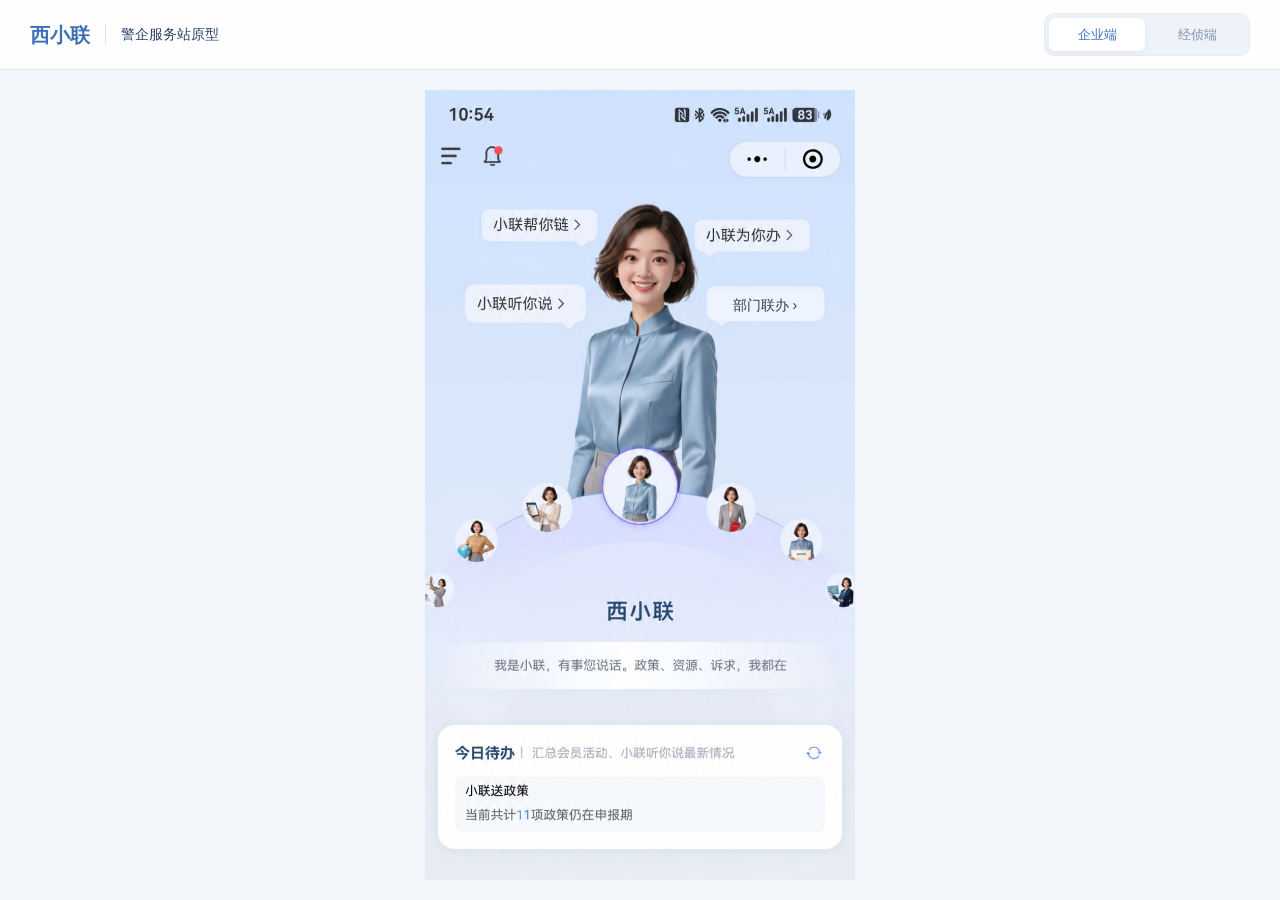
==== commit 76f51a4b: "Convert enterprise report guidance into a continuous conversation" ====
--- a/index.html
+++ b/index.html
@@ -1 +1 @@
-<!doctype html><html lang="zh-CN"><head><meta charset="utf-8"><meta name="viewport" content="width=device-width,initial-scale=1"><title>西小联 · 警企服务站原型</title><link rel="stylesheet" href="prototype-shell.css?v=20261021-unified"></head><body class="prototype-hub"><header class="prototype-header"><a class="prototype-brand" href="#enterprise"><span>西小联</span><strong>警企服务站原型</strong></a><nav aria-label="切换原型端口"><button type="button" data-view="enterprise" aria-pressed="true">企业端</button><button type="button" data-view="police" aria-pressed="false">经侦端</button></nav></header><main class="prototype-stage"><iframe id="enterprise-frame" title="企业端完整原型" src="about:blank"></iframe><iframe id="police-frame" title="经侦端工作台" src="about:blank" hidden></iframe></main><script src="prototype-shell.js?v=20261021-unified"></script></body></html>+<!doctype html><html lang="zh-CN"><head><meta charset="utf-8"><meta name="viewport" content="width=device-width,initial-scale=1"><title>西小联 · 警企服务站原型</title><link rel="stylesheet" href="prototype-shell.css?v=20261021-unified"></head><body class="prototype-hub"><header class="prototype-header"><a class="prototype-brand" href="#enterprise"><span>西小联</span><strong>警企服务站原型</strong></a><nav aria-label="切换原型端口"><button type="button" data-view="enterprise" aria-pressed="true">企业端</button><button type="button" data-view="police" aria-pressed="false">经侦端</button></nav></header><main class="prototype-stage"><iframe id="enterprise-frame" title="企业端完整原型" src="about:blank"></iframe><iframe id="police-frame" title="经侦端工作台" src="about:blank" hidden></iframe></main><script src="prototype-shell.js?v=20261026-report-flow"></script></body></html>
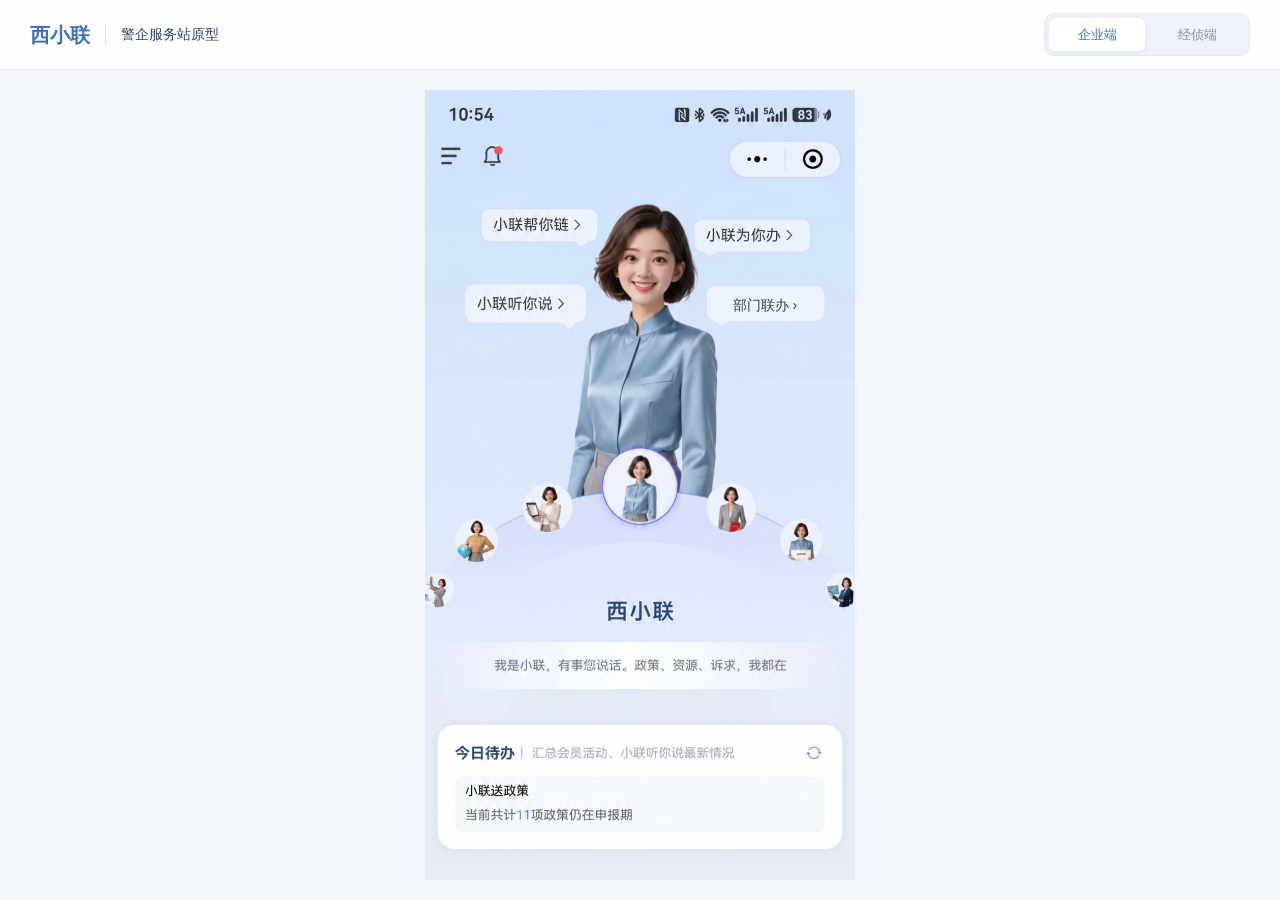
==== commit b0db28d7: "Replace department services page with Xiaolian legal services home" ====
--- a/index.html
+++ b/index.html
@@ -1 +1 @@
-<!doctype html><html lang="zh-CN"><head><meta charset="utf-8"><meta name="viewport" content="width=device-width,initial-scale=1"><title>西小联 · 警企服务站原型</title><link rel="stylesheet" href="prototype-shell.css?v=20261021-unified"></head><body class="prototype-hub"><header class="prototype-header"><a class="prototype-brand" href="#enterprise"><span>西小联</span><strong>警企服务站原型</strong></a><nav aria-label="切换原型端口"><button type="button" data-view="enterprise" aria-pressed="true">企业端</button><button type="button" data-view="police" aria-pressed="false">经侦端</button></nav></header><main class="prototype-stage"><iframe id="enterprise-frame" title="企业端完整原型" src="about:blank"></iframe><iframe id="police-frame" title="经侦端工作台" src="about:blank" hidden></iframe></main><script src="prototype-shell.js?v=20261026-report-flow"></script></body></html>+<!doctype html><html lang="zh-CN"><head><meta charset="utf-8"><meta name="viewport" content="width=device-width,initial-scale=1"><title>西小联 · 警企服务站原型</title><link rel="stylesheet" href="prototype-shell.css?v=20261021-unified"></head><body class="prototype-hub"><header class="prototype-header"><a class="prototype-brand" href="#enterprise"><span>西小联</span><strong>警企服务站原型</strong></a><nav aria-label="切换原型端口"><button type="button" data-view="enterprise" aria-pressed="true">企业端</button><button type="button" data-view="police" aria-pressed="false">经侦端</button></nav></header><main class="prototype-stage"><iframe id="enterprise-frame" title="企业端完整原型" src="about:blank"></iframe><iframe id="police-frame" title="经侦端工作台" src="about:blank" hidden></iframe></main><script src="prototype-shell.js?v=20261104-legal-services"></script></body></html>
